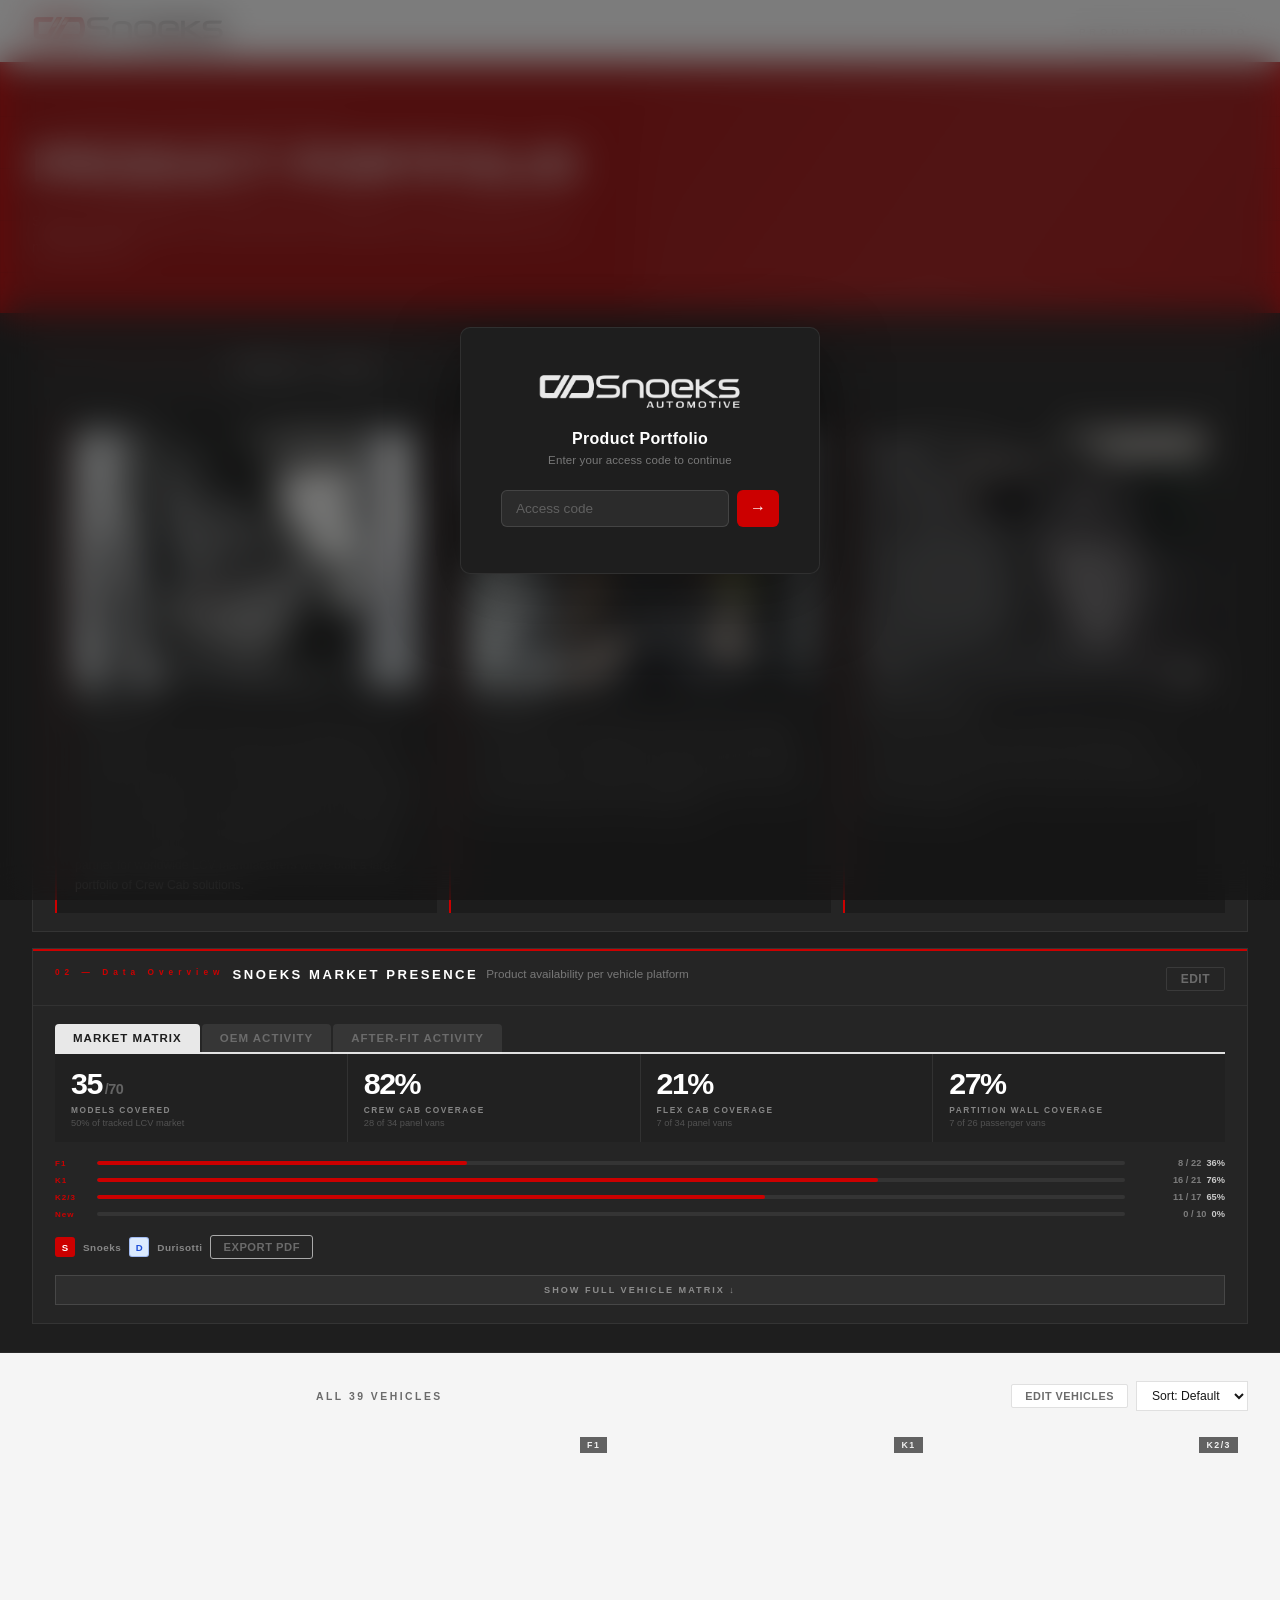
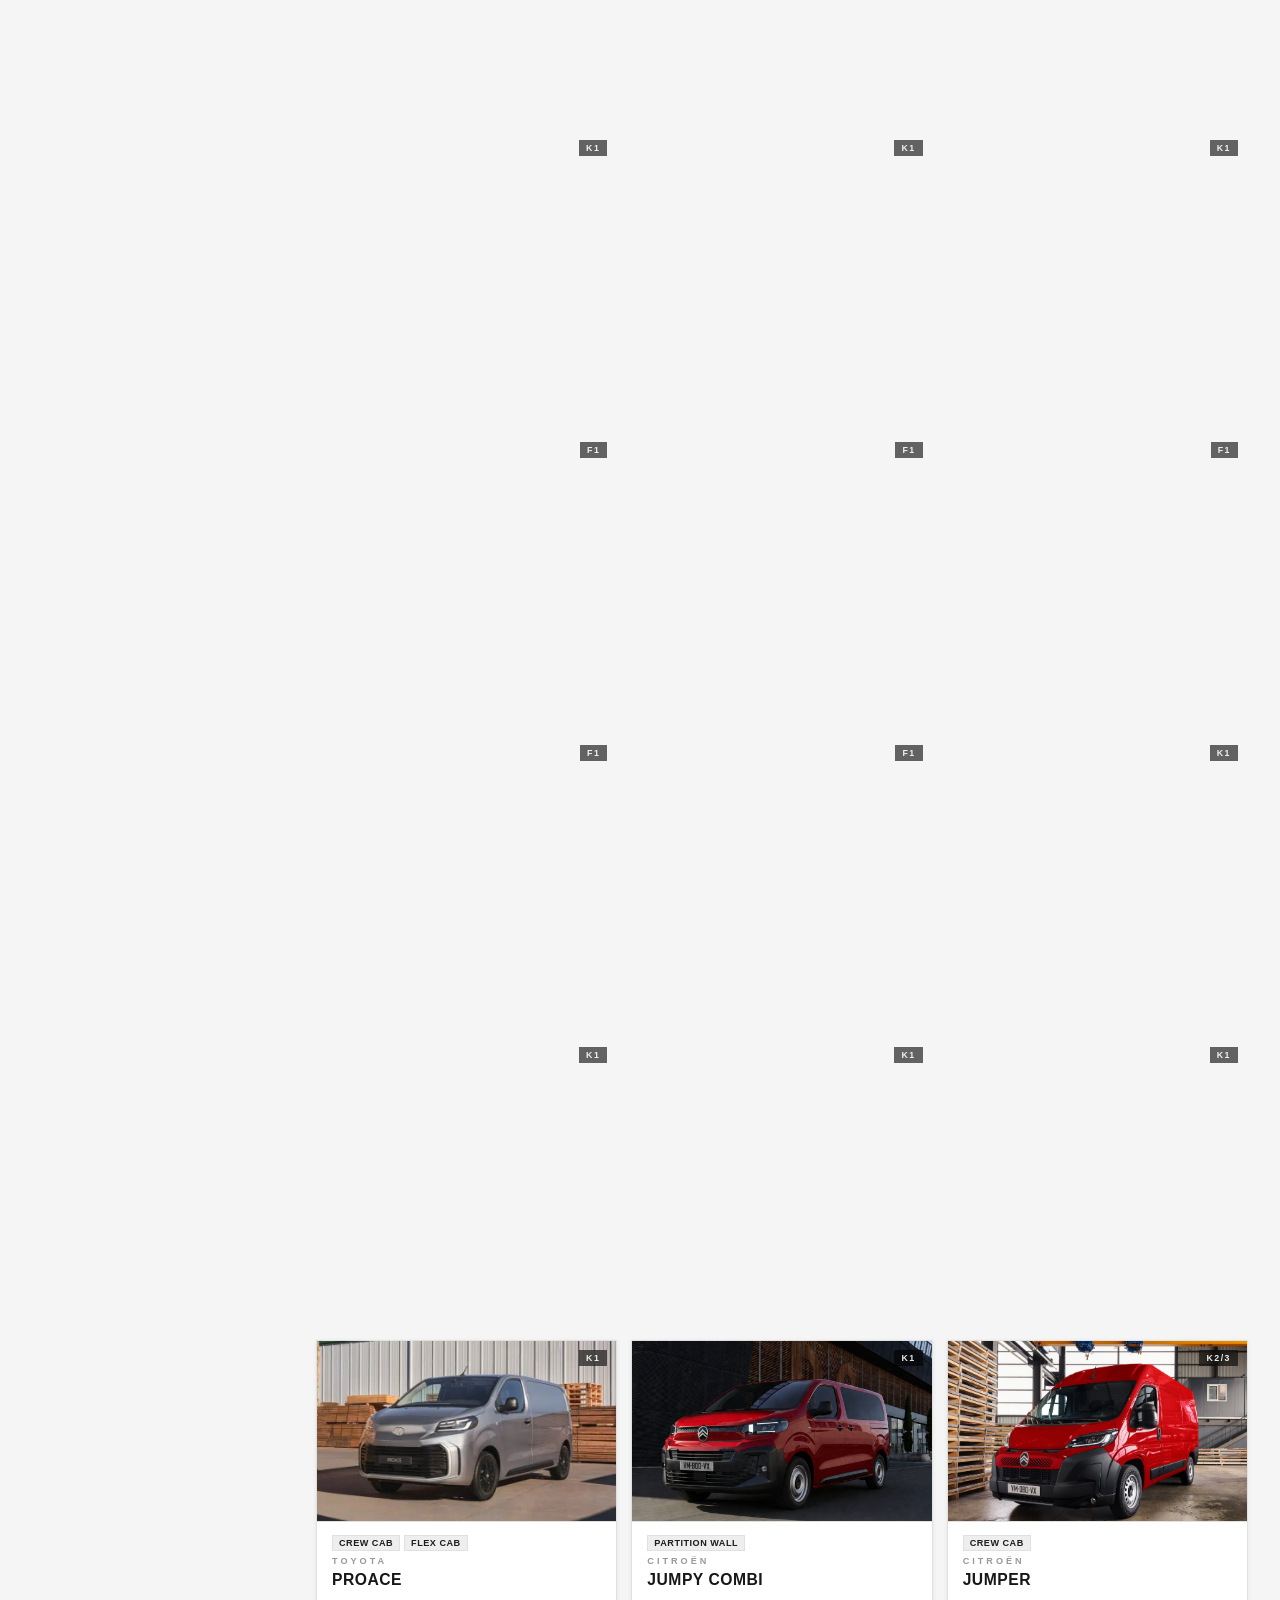
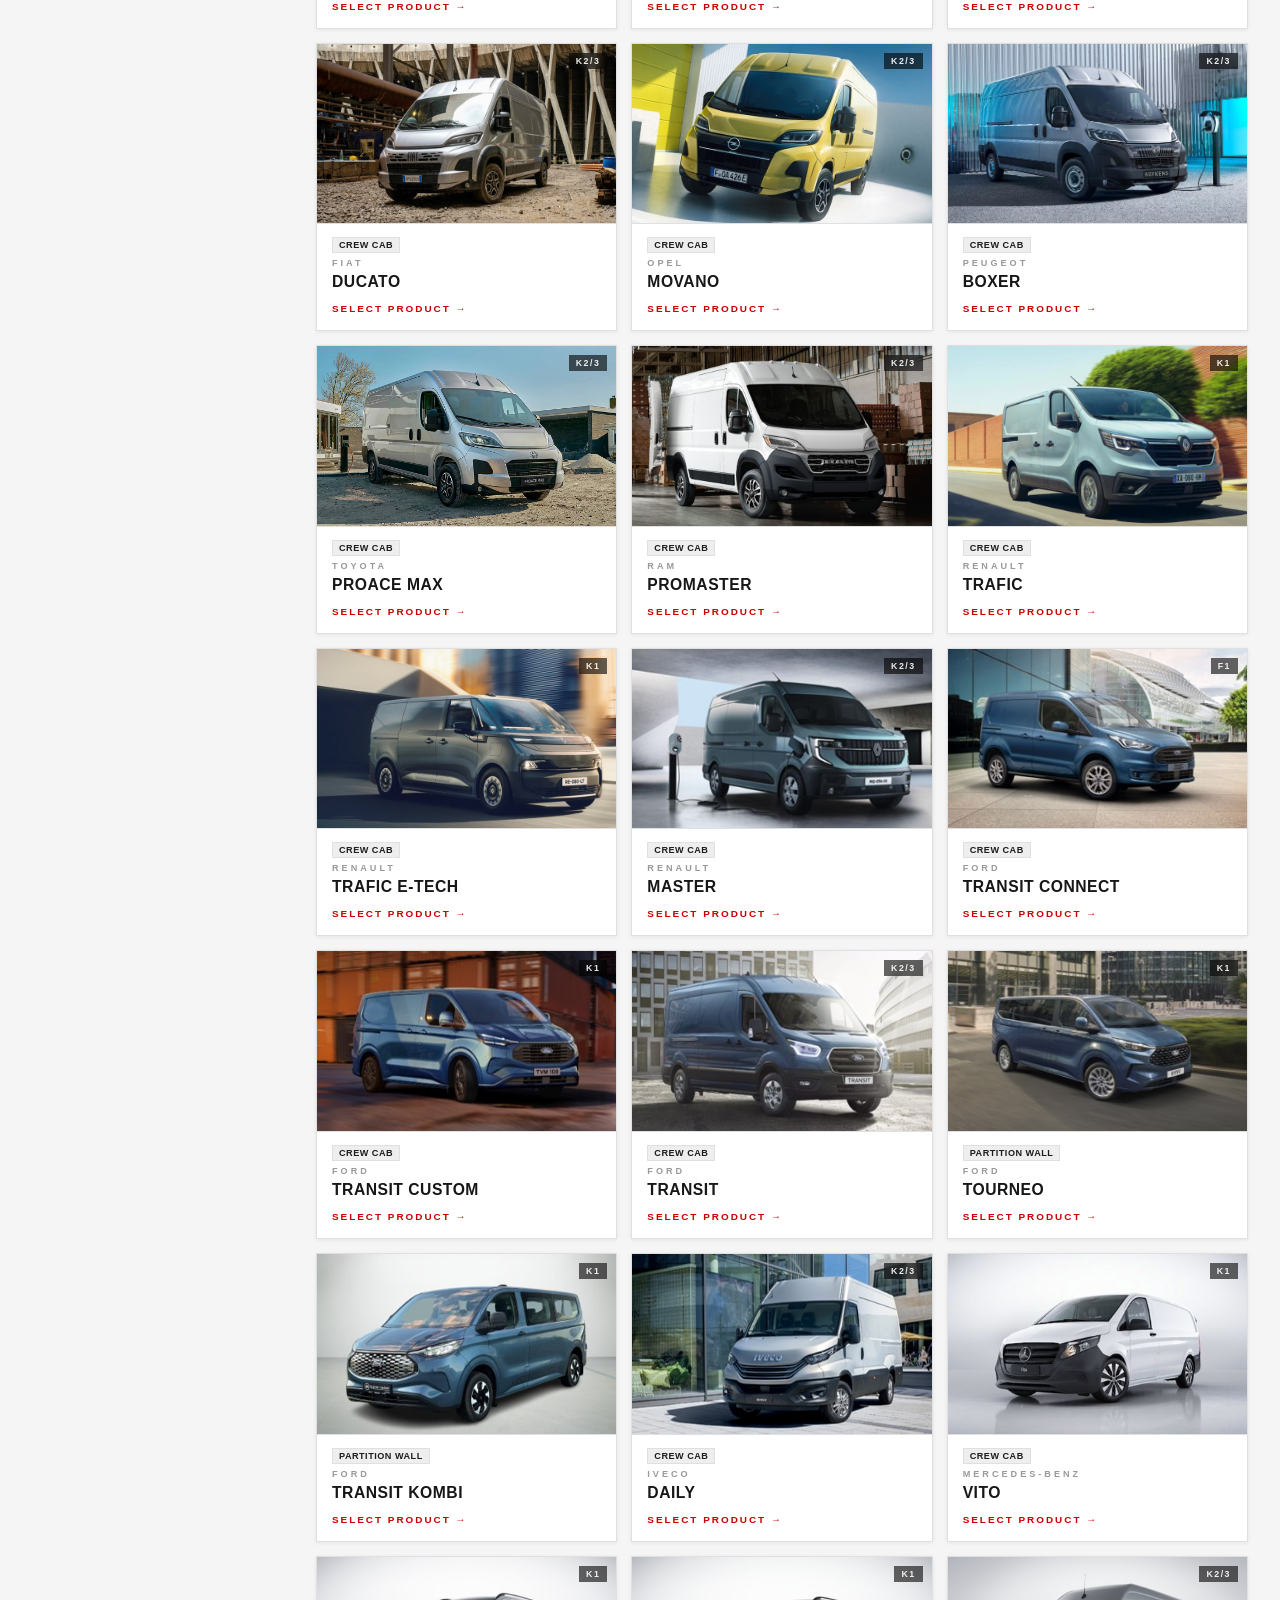
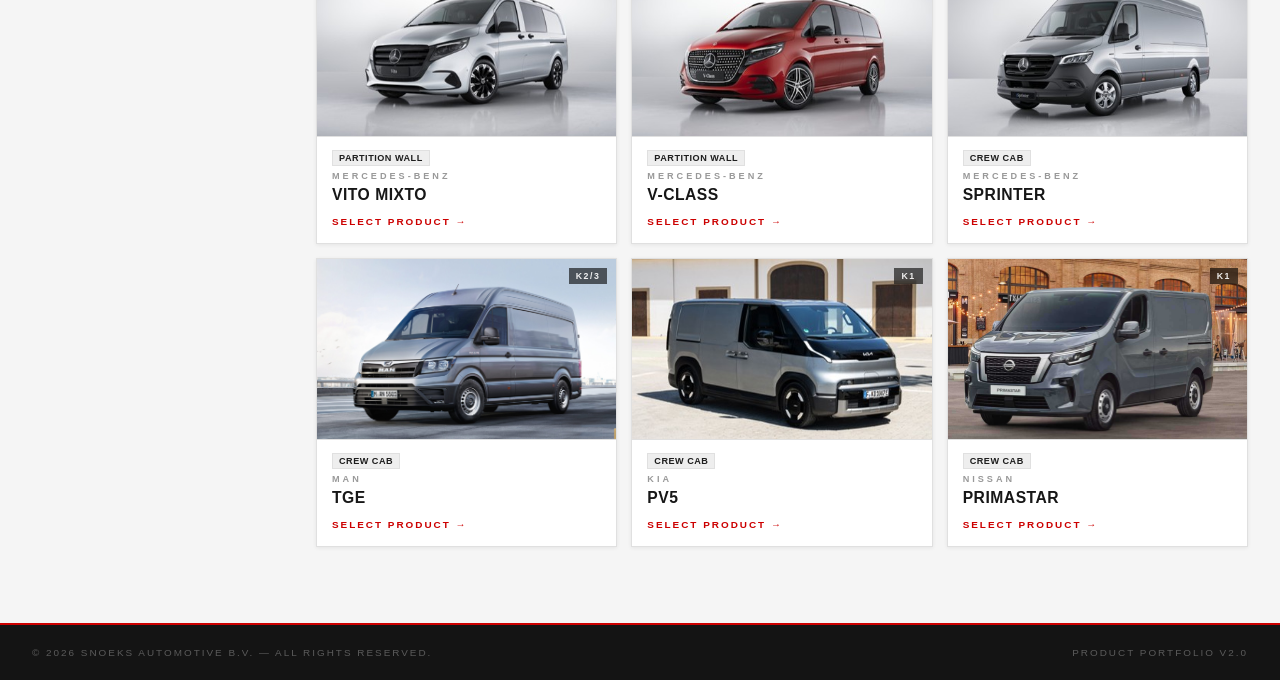
==== index.html @ d0c31b48 "Unlock all product columns for Incoming/Asian Market group Rows in the 'Incoming / Asian Market (202" ====
<!DOCTYPE html>
<html lang="en">
<head>
  <meta charset="UTF-8" />
  <meta name="viewport" content="width=device-width, initial-scale=1.0" />
  <title>Snoeks Automotive – Product Portfolio</title>
  <link rel="stylesheet" href="styles.css" />
</head>
<body>

  <!-- ── Login overlay ─────────────────────────────────────────────── -->
  <div id="login-overlay">
    <div id="login-card">
      <img src="Snoeks brand.png" alt="Snoeks Automotive" id="login-logo" />
      <p id="login-title">Product Portfolio</p>
      <p id="login-subtitle">Enter your access code to continue</p>
      <div id="login-field-wrap">
        <input id="login-pw" type="password" placeholder="Access code" autocomplete="current-password" />
        <button id="login-btn">→</button>
      </div>
      <p id="login-error">Incorrect access code</p>
    </div>
  </div>

  <script>
    (function () {
      function checkPw(v) { return v === atob('QUlAc25vZWtzMjY='); }
      const overlay = document.getElementById('login-overlay');
      if (sessionStorage.getItem('snoeks_auth') === '1') {
        overlay.style.display = 'none';
        return;
      }
      document.body.classList.add('login-active');
      function tryLogin() {
        const val = document.getElementById('login-pw').value;
        if (checkPw(val)) {
          sessionStorage.setItem('snoeks_auth', '1');
          overlay.classList.add('login-overlay--out');
          setTimeout(() => {
            overlay.style.display = 'none';
            document.body.classList.remove('login-active');
          }, 400);
        } else {
          document.getElementById('login-error').style.display = 'block';
          document.getElementById('login-pw').value = '';
          document.getElementById('login-pw').focus();
        }
      }
      document.getElementById('login-btn').addEventListener('click', tryLogin);
      document.getElementById('login-pw').addEventListener('keydown', e => {
        if (e.key === 'Enter') tryLogin();
        document.getElementById('login-error').style.display = 'none';
      });
    })();
  </script>

  <header>
    <div class="header-inner">
      <a href="index.html" class="logo">
        <img src="Snoeks brand.png" alt="Snoeks Automotive" class="logo-img" />
      </a>
      <div class="header-right">
        <span class="header-tag">Product Portfolio</span>
      </div>
    </div>
  </header>

  <section class="hero">
    <div class="hero-inner">
      <p class="hero-eyebrow">Internal Product Overview</p>
      <h1>Product Portfolio</h1>
      <p class="hero-desc">
        Select a vehicle platform to explore product configurations, market presence, and marketing tools.
      </p>
    </div>
  </section>

  <!-- ── Overview Info Squares ─────────────────────────────────────── -->
  <section class="overview-section">
    <div class="overview-inner">

      <!-- Card 1: Product Type Explanations -->
      <div class="overview-card overview-card--wide">
        <div class="overview-card-header">
          <div class="overview-card-eyebrow">01 — Product Guide</div>
          <h3 class="overview-card-title">Product Types</h3>
          <p class="overview-card-sub">Snoeks conversion product range explained</p>
        </div>
        <div class="overview-card-body">
          <div class="product-type-list">
            <div class="product-type-item">
              <div class="pt-img"><img src="Crew Cab.JPG" alt="Crew Cab" loading="lazy" /></div>
              <div class="pt-label">Crew Cab</div>
              <div class="pt-desc">The Crew Cab is a perfect solution for combining the transport of passengers and cargo. Transport safely, efficiently, and comfortably in one drive. The ideal solution for entrepreneurs to move crew and gear on the job and enjoy family outings during free time. We develop in close collaboration with our partners to ensure the product fits seamlessly with the vehicle and meets the needs of the customer and the end-user. As a preferred partner for worldwide LCV manufacturers we've built a large portfolio of Crew Cab solutions.</div>
            </div>
            <div class="product-type-item">
              <div class="pt-img"><img src="FlexCab.webp" alt="Flex Cab" loading="lazy" /></div>
              <div class="pt-label">Flex Cab</div>
              <div class="pt-desc">The FlexCab solution offers the best of both worlds. Offering more flexibility in the usability of the vehicle. The comfortable three-seater bench and partition wall can be folded as a whole in a forward position, creating a substantially larger cargo area that is easy accessible from the sliding door.</div>
            </div>
            <div class="product-type-item">
              <div class="pt-img"><img src="Partition wall.jpg" alt="Partition Wall" loading="lazy" /></div>
              <div class="pt-label">Partition Wall</div>
              <div class="pt-desc">By adding a partition wall in a closed panel van, both the driver and passengers will be protected from shifting cargo. Additionally, our partition walls prevent any unpleasant odors or dust coming from the cargo. It also improves the isolation in the driver's compartment.</div>
            </div>
          </div>
        </div>
      </div>

      <!-- Card 2: Market Presence & Competition -->
      <div class="overview-card overview-card--wide">
        <div class="overview-card-header">
          <div class="overview-card-eyebrow">02 — Data Overview</div>
          <h3 class="overview-card-title">Snoeks Market Presence</h3>
          <p class="overview-card-sub">Product availability per vehicle platform</p>
          <button class="matrix-edit-btn" id="matrix-edit-btn" title="Edit market presence">Edit</button>
        </div>
        <div class="overview-card-body">

          <!-- ── Activity Tabs ── -->
          <div class="mkt-ov-tabs">
            <button class="mkt-ov-tab mkt-ov-tab--active" data-tab="matrix">Market Matrix</button>
            <button class="mkt-ov-tab" data-tab="oem">OEM Activity</button>
            <button class="mkt-ov-tab" data-tab="af">After-fit Activity</button>
          </div>

          <!-- Matrix panel (existing content) -->
          <div class="mkt-ov-panel mkt-ov-panel--active" id="mkt-ov-matrix">

          <div class="market-summary-grid">
            <div class="ms-stat">
              <div class="ms-val-row"><span class="ms-val" id="ms-covered-val">35</span><span class="ms-of" id="ms-covered-of">/70</span></div>
              <div class="ms-label">Models Covered</div>
              <div class="ms-sub" id="ms-covered-pct">50% of tracked LCV market</div>
            </div>
            <div class="ms-stat">
              <div class="ms-val-row"><span class="ms-val" id="ms-cc-val">40%</span></div>
              <div class="ms-label">Crew Cab Coverage</div>
              <div class="ms-sub" id="ms-cc-sub">28 of 70 models</div>
            </div>
            <div class="ms-stat">
              <div class="ms-val-row"><span class="ms-val" id="ms-fc-val">10%</span></div>
              <div class="ms-label">Flex Cab Coverage</div>
              <div class="ms-sub" id="ms-fc-sub">7 of 70 models</div>
            </div>
            <div class="ms-stat">
              <div class="ms-val-row"><span class="ms-val" id="ms-pw-val">16%</span></div>
              <div class="ms-label">Partition Wall Coverage</div>
              <div class="ms-sub" id="ms-pw-sub">11 of 70 models</div>
            </div>
          </div>

          <div class="market-seg-summary">
            <div class="mss-item">
              <span class="mss-seg">F1</span>
              <span class="mss-bar"><span class="mss-fill" id="ms-f1-bar" style="width:36%"></span></span>
              <span class="mss-pct" id="ms-f1-pct">8 / 22 &nbsp;<em>36%</em></span>
            </div>
            <div class="mss-item">
              <span class="mss-seg">K1</span>
              <span class="mss-bar"><span class="mss-fill" id="ms-k1-bar" style="width:71%"></span></span>
              <span class="mss-pct" id="ms-k1-pct">15 / 21 &nbsp;<em>71%</em></span>
            </div>
            <div class="mss-item">
              <span class="mss-seg">K2/3</span>
              <span class="mss-bar"><span class="mss-fill" id="ms-k23-bar" style="width:65%"></span></span>
              <span class="mss-pct" id="ms-k23-pct">11 / 17 &nbsp;<em>65%</em></span>
            </div>
            <div class="mss-item">
              <span class="mss-seg">New</span>
              <span class="mss-bar"><span class="mss-fill" id="ms-new-bar" style="width:10%"></span></span>
              <span class="mss-pct" id="ms-new-pct">1 / 10 &nbsp;<em>10%</em></span>
            </div>
          </div>

          <!-- Legend + toggle -->
          <div class="matrix-legend">
            <span class="matrix-badge matrix-badge--s">S</span><span>Snoeks</span>
            <span class="matrix-badge matrix-badge--d">D</span><span>Durisotti</span>
            <button class="export-pdf-btn" onclick="printPDF('matrix')">Export PDF</button>
          </div>

          <button class="matrix-toggle-btn" id="matrix-toggle">
            Show full vehicle matrix ↓
          </button>

          <!-- Collapsible full table -->
          <div class="matrix-collapsible" id="matrix-collapsible">
          <div class="matrix-scroll">
          <table class="market-matrix">
            <thead>
              <tr>
                <th class="mm-seg">Seg.</th>
                <th class="mm-vehicle">Van Model</th>
                <th class="mm-prod" colspan="2">Crew Cab</th>
                <th class="mm-prod" colspan="2">Flex Cab</th>
                <th class="mm-prod" colspan="2">Partition Wall</th>
              </tr>
              <tr class="mm-subhead">
                <th></th><th></th>
                <th>OEM</th><th>AF</th>
                <th>OEM</th><th>AF</th>
                <th>OEM</th><th>AF</th>
              </tr>
            </thead>
            <tbody>

              <!-- F1 Panel -->
              <tr class="mm-group-label"><td colspan="8"><span class="mm-seg-badge">F1</span> Compact Van — Panel Vans</td></tr>
              <tr data-row="citroen-berlingo-van"><td class="mm-seg-cell">F1</td><td class="mm-vehicle-cell">Citroën Berlingo Van</td><td class="mm-cell" data-col="cc-oem"><span class="matrix-badge matrix-badge--s">S</span></td><td class="mm-cell" data-col="cc-af"></td><td class="mm-cell" data-col="fc-oem"></td><td class="mm-cell" data-col="fc-af"></td><td class="mm-cell" data-col="pw-oem"></td><td class="mm-cell" data-col="pw-af"></td></tr>
              <tr data-row="peugeot-partner"><td class="mm-seg-cell">F1</td><td class="mm-vehicle-cell">Peugeot Partner</td><td class="mm-cell" data-col="cc-oem"><span class="matrix-badge matrix-badge--s">S</span></td><td class="mm-cell" data-col="cc-af"></td><td class="mm-cell" data-col="fc-oem"></td><td class="mm-cell" data-col="fc-af"></td><td class="mm-cell" data-col="pw-oem"></td><td class="mm-cell" data-col="pw-af"></td></tr>
              <tr data-row="opel-combo-cargo"><td class="mm-seg-cell">F1</td><td class="mm-vehicle-cell">Opel Combo Cargo</td><td class="mm-cell" data-col="cc-oem"><span class="matrix-badge matrix-badge--s">S</span></td><td class="mm-cell" data-col="cc-af"></td><td class="mm-cell" data-col="fc-oem"></td><td class="mm-cell" data-col="fc-af"></td><td class="mm-cell" data-col="pw-oem"></td><td class="mm-cell" data-col="pw-af"></td></tr>
              <tr data-row="fiat-doblo-cargo"><td class="mm-seg-cell">F1</td><td class="mm-vehicle-cell">Fiat Doblò Cargo</td><td class="mm-cell" data-col="cc-oem"><span class="matrix-badge matrix-badge--s">S</span></td><td class="mm-cell" data-col="cc-af"></td><td class="mm-cell" data-col="fc-oem"></td><td class="mm-cell" data-col="fc-af"></td><td class="mm-cell" data-col="pw-oem"></td><td class="mm-cell" data-col="pw-af"></td></tr>
              <tr data-row="toyota-proace-city"><td class="mm-seg-cell">F1</td><td class="mm-vehicle-cell">Toyota ProAce City</td><td class="mm-cell" data-col="cc-oem"><span class="matrix-badge matrix-badge--s">S</span></td><td class="mm-cell" data-col="cc-af"></td><td class="mm-cell" data-col="fc-oem"></td><td class="mm-cell" data-col="fc-af"></td><td class="mm-cell" data-col="pw-oem"></td><td class="mm-cell" data-col="pw-af"></td></tr>
              <tr class="mm-row--uncovered" data-row="renault-kangoo-van"><td class="mm-seg-cell">F1</td><td class="mm-vehicle-cell">Renault Kangoo Van</td><td class="mm-cell" data-col="cc-oem"></td><td class="mm-cell" data-col="cc-af"></td><td class="mm-cell" data-col="fc-oem"><span class="matrix-badge matrix-badge--d">D</span></td><td class="mm-cell" data-col="fc-af"></td><td class="mm-cell" data-col="pw-oem"></td><td class="mm-cell" data-col="pw-af"></td></tr>
              <tr class="mm-row--uncovered" data-row="nissan-townstar-van"><td class="mm-seg-cell">F1</td><td class="mm-vehicle-cell">Nissan Townstar Van</td><td class="mm-cell" data-col="cc-oem"></td><td class="mm-cell" data-col="cc-af"></td><td class="mm-cell" data-col="fc-oem"><span class="matrix-badge matrix-badge--d">D</span></td><td class="mm-cell" data-col="fc-af"></td><td class="mm-cell" data-col="pw-oem"></td><td class="mm-cell" data-col="pw-af"></td></tr>
              <tr class="mm-row--uncovered" data-row="mercedes-benz-citan"><td class="mm-seg-cell">F1</td><td class="mm-vehicle-cell">Mercedes-Benz Citan</td><td class="mm-cell" data-col="cc-oem"></td><td class="mm-cell" data-col="cc-af"></td><td class="mm-cell" data-col="fc-oem"><span class="matrix-badge matrix-badge--d">D</span></td><td class="mm-cell" data-col="fc-af"></td><td class="mm-cell" data-col="pw-oem"></td><td class="mm-cell" data-col="pw-af"></td></tr>
              <tr data-row="volkswagen-caddy-cargo"><td class="mm-seg-cell">F1</td><td class="mm-vehicle-cell">Volkswagen Caddy Cargo</td><td class="mm-cell" data-col="cc-oem"></td><td class="mm-cell" data-col="cc-af"><span class="matrix-badge matrix-badge--s">S</span></td><td class="mm-cell" data-col="fc-oem"></td><td class="mm-cell" data-col="fc-af"><span class="matrix-badge matrix-badge--s">S</span></td><td class="mm-cell" data-col="pw-oem"></td><td class="mm-cell" data-col="pw-af"><span class="matrix-badge matrix-badge--s">S</span></td></tr>
              <tr data-row="ford-transit-connect"><td class="mm-seg-cell">F1</td><td class="mm-vehicle-cell">Ford Transit Connect</td><td class="mm-cell" data-col="cc-oem"></td><td class="mm-cell" data-col="cc-af"><span class="matrix-badge matrix-badge--s">S</span></td><td class="mm-cell" data-col="fc-oem"></td><td class="mm-cell" data-col="fc-af"></td><td class="mm-cell" data-col="pw-oem"></td><td class="mm-cell" data-col="pw-af"></td></tr>
              <tr class="mm-row--uncovered" data-row="ford-transit-courier"><td class="mm-seg-cell">F1</td><td class="mm-vehicle-cell">Ford Transit Courier</td><td class="mm-cell" data-col="cc-oem"></td><td class="mm-cell" data-col="cc-af"></td><td class="mm-cell" data-col="fc-oem"></td><td class="mm-cell" data-col="fc-af"></td><td class="mm-cell" data-col="pw-oem"></td><td class="mm-cell" data-col="pw-af"></td></tr>
              <tr class="mm-row--uncovered" data-row="fiat-fiorino"><td class="mm-seg-cell">F1</td><td class="mm-vehicle-cell">Fiat Fiorino</td><td class="mm-cell" data-col="cc-oem"></td><td class="mm-cell" data-col="cc-af"></td><td class="mm-cell" data-col="fc-oem"></td><td class="mm-cell" data-col="fc-af"></td><td class="mm-cell" data-col="pw-oem"></td><td class="mm-cell" data-col="pw-af"></td></tr>

              <!-- F1 Passenger -->
              <tr class="mm-group-label"><td colspan="8"><span class="mm-seg-badge">F1</span> Compact Van — Passenger Vans</td></tr>
              <tr class="mm-row--uncovered" data-row="citroen-berlingo"><td class="mm-seg-cell">F1</td><td class="mm-vehicle-cell">Citroën Berlingo</td><td class="mm-cell" data-col="cc-oem"></td><td class="mm-cell" data-col="cc-af"></td><td class="mm-cell" data-col="fc-oem"></td><td class="mm-cell" data-col="fc-af"></td><td class="mm-cell" data-col="pw-oem"></td><td class="mm-cell" data-col="pw-af"></td></tr>
              <tr class="mm-row--uncovered" data-row="peugeot-rifter"><td class="mm-seg-cell">F1</td><td class="mm-vehicle-cell">Peugeot Rifter</td><td class="mm-cell" data-col="cc-oem"></td><td class="mm-cell" data-col="cc-af"></td><td class="mm-cell" data-col="fc-oem"></td><td class="mm-cell" data-col="fc-af"></td><td class="mm-cell" data-col="pw-oem"></td><td class="mm-cell" data-col="pw-af"></td></tr>
              <tr class="mm-row--uncovered" data-row="opel-combo-life"><td class="mm-seg-cell">F1</td><td class="mm-vehicle-cell">Opel Combo Life</td><td class="mm-cell" data-col="cc-oem"></td><td class="mm-cell" data-col="cc-af"></td><td class="mm-cell" data-col="fc-oem"></td><td class="mm-cell" data-col="fc-af"></td><td class="mm-cell" data-col="pw-oem"></td><td class="mm-cell" data-col="pw-af"></td></tr>
              <tr class="mm-row--uncovered" data-row="fiat-doblo"><td class="mm-seg-cell">F1</td><td class="mm-vehicle-cell">Fiat Doblò</td><td class="mm-cell" data-col="cc-oem"></td><td class="mm-cell" data-col="cc-af"></td><td class="mm-cell" data-col="fc-oem"></td><td class="mm-cell" data-col="fc-af"></td><td class="mm-cell" data-col="pw-oem"></td><td class="mm-cell" data-col="pw-af"></td></tr>
              <tr class="mm-row--uncovered" data-row="toyota-proace-city-verso"><td class="mm-seg-cell">F1</td><td class="mm-vehicle-cell">Toyota ProAce City Verso</td><td class="mm-cell" data-col="cc-oem"></td><td class="mm-cell" data-col="cc-af"></td><td class="mm-cell" data-col="fc-oem"></td><td class="mm-cell" data-col="fc-af"></td><td class="mm-cell" data-col="pw-oem"></td><td class="mm-cell" data-col="pw-af"></td></tr>
              <tr class="mm-row--uncovered" data-row="renault-kangoo"><td class="mm-seg-cell">F1</td><td class="mm-vehicle-cell">Renault Kangoo</td><td class="mm-cell" data-col="cc-oem"></td><td class="mm-cell" data-col="cc-af"></td><td class="mm-cell" data-col="fc-oem"></td><td class="mm-cell" data-col="fc-af"></td><td class="mm-cell" data-col="pw-oem"></td><td class="mm-cell" data-col="pw-af"></td></tr>
              <tr class="mm-row--uncovered" data-row="nissan-townstar-combi"><td class="mm-seg-cell">F1</td><td class="mm-vehicle-cell">Nissan Townstar Combi</td><td class="mm-cell" data-col="cc-oem"></td><td class="mm-cell" data-col="cc-af"></td><td class="mm-cell" data-col="fc-oem"></td><td class="mm-cell" data-col="fc-af"></td><td class="mm-cell" data-col="pw-oem"></td><td class="mm-cell" data-col="pw-af"></td></tr>
              <tr class="mm-row--uncovered" data-row="mercedes-benz-t-class"><td class="mm-seg-cell">F1</td><td class="mm-vehicle-cell">Mercedes-Benz T-Class</td><td class="mm-cell" data-col="cc-oem"></td><td class="mm-cell" data-col="cc-af"></td><td class="mm-cell" data-col="fc-oem"></td><td class="mm-cell" data-col="fc-af"></td><td class="mm-cell" data-col="pw-oem"></td><td class="mm-cell" data-col="pw-af"></td></tr>
              <tr data-row="volkswagen-caddy-life"><td class="mm-seg-cell">F1</td><td class="mm-vehicle-cell">Volkswagen Caddy Life</td><td class="mm-cell" data-col="cc-oem"></td><td class="mm-cell" data-col="cc-af"></td><td class="mm-cell" data-col="fc-oem"></td><td class="mm-cell" data-col="fc-af"></td><td class="mm-cell" data-col="pw-oem"></td><td class="mm-cell" data-col="pw-af"><span class="matrix-badge matrix-badge--s">S</span></td></tr>
              <tr class="mm-row--uncovered" data-row="ford-tourneo-connect"><td class="mm-seg-cell">F1</td><td class="mm-vehicle-cell">Ford Tourneo Connect</td><td class="mm-cell" data-col="cc-oem"></td><td class="mm-cell" data-col="cc-af"></td><td class="mm-cell" data-col="fc-oem"></td><td class="mm-cell" data-col="fc-af"></td><td class="mm-cell" data-col="pw-oem"></td><td class="mm-cell" data-col="pw-af"></td></tr>

              <!-- K1 Panel -->
              <tr class="mm-group-label"><td colspan="8"><span class="mm-seg-badge">K1</span> Medium Van — Panel Vans</td></tr>
              <tr data-row="citroen-jumpy"><td class="mm-seg-cell">K1</td><td class="mm-vehicle-cell">Citroën Jumpy</td><td class="mm-cell" data-col="cc-oem"><span class="matrix-badge matrix-badge--s">S</span></td><td class="mm-cell" data-col="cc-af"><span class="matrix-badge matrix-badge--s">S</span></td><td class="mm-cell" data-col="fc-oem"><span class="matrix-badge matrix-badge--s">S</span></td><td class="mm-cell" data-col="fc-af"><span class="matrix-badge matrix-badge--s">S</span></td><td class="mm-cell" data-col="pw-oem"></td><td class="mm-cell" data-col="pw-af"><span class="matrix-badge matrix-badge--s">S</span></td></tr>
              <tr data-row="peugeot-expert"><td class="mm-seg-cell">K1</td><td class="mm-vehicle-cell">Peugeot Expert</td><td class="mm-cell" data-col="cc-oem"><span class="matrix-badge matrix-badge--s">S</span></td><td class="mm-cell" data-col="cc-af"><span class="matrix-badge matrix-badge--s">S</span></td><td class="mm-cell" data-col="fc-oem"><span class="matrix-badge matrix-badge--s">S</span></td><td class="mm-cell" data-col="fc-af"><span class="matrix-badge matrix-badge--s">S</span></td><td class="mm-cell" data-col="pw-oem"></td><td class="mm-cell" data-col="pw-af"></td></tr>
              <tr data-row="opel-vivaro"><td class="mm-seg-cell">K1</td><td class="mm-vehicle-cell">Opel Vivaro</td><td class="mm-cell" data-col="cc-oem"><span class="matrix-badge matrix-badge--s">S</span></td><td class="mm-cell" data-col="cc-af"><span class="matrix-badge matrix-badge--s">S</span></td><td class="mm-cell" data-col="fc-oem"><span class="matrix-badge matrix-badge--s">S</span></td><td class="mm-cell" data-col="fc-af"><span class="matrix-badge matrix-badge--s">S</span></td><td class="mm-cell" data-col="pw-oem"></td><td class="mm-cell" data-col="pw-af"></td></tr>
              <tr data-row="fiat-scudo"><td class="mm-seg-cell">K1</td><td class="mm-vehicle-cell">Fiat Scudo</td><td class="mm-cell" data-col="cc-oem"><span class="matrix-badge matrix-badge--s">S</span></td><td class="mm-cell" data-col="cc-af"><span class="matrix-badge matrix-badge--s">S</span></td><td class="mm-cell" data-col="fc-oem"><span class="matrix-badge matrix-badge--s">S</span></td><td class="mm-cell" data-col="fc-af"><span class="matrix-badge matrix-badge--s">S</span></td><td class="mm-cell" data-col="pw-oem"></td><td class="mm-cell" data-col="pw-af"></td></tr>
              <tr data-row="toyota-proace"><td class="mm-seg-cell">K1</td><td class="mm-vehicle-cell">Toyota ProAce</td><td class="mm-cell" data-col="cc-oem"><span class="matrix-badge matrix-badge--s">S</span></td><td class="mm-cell" data-col="cc-af"><span class="matrix-badge matrix-badge--s">S</span></td><td class="mm-cell" data-col="fc-oem"><span class="matrix-badge matrix-badge--s">S</span></td><td class="mm-cell" data-col="fc-af"><span class="matrix-badge matrix-badge--s">S</span></td><td class="mm-cell" data-col="pw-oem"></td><td class="mm-cell" data-col="pw-af"></td></tr>
              <tr data-row="ford-transit-custom"><td class="mm-seg-cell">K1</td><td class="mm-vehicle-cell">Ford Transit Custom</td><td class="mm-cell" data-col="cc-oem"></td><td class="mm-cell" data-col="cc-af"><span class="matrix-badge matrix-badge--s">S</span></td><td class="mm-cell" data-col="fc-oem"></td><td class="mm-cell" data-col="fc-af"></td><td class="mm-cell" data-col="pw-oem"></td><td class="mm-cell" data-col="pw-af"><span class="matrix-badge matrix-badge--s">S</span></td></tr>
              <tr data-row="volkswagen-transporter"><td class="mm-seg-cell">K1</td><td class="mm-vehicle-cell">Volkswagen Transporter</td><td class="mm-cell" data-col="cc-oem"></td><td class="mm-cell" data-col="cc-af"><span class="matrix-badge matrix-badge--s">S</span></td><td class="mm-cell" data-col="fc-oem"></td><td class="mm-cell" data-col="fc-af"><span class="matrix-badge matrix-badge--s">S</span></td><td class="mm-cell" data-col="pw-oem"></td><td class="mm-cell" data-col="pw-af"><span class="matrix-badge matrix-badge--s">S</span></td></tr>
              <tr data-row="mercedes-benz-vito"><td class="mm-seg-cell">K1</td><td class="mm-vehicle-cell">Mercedes-Benz Vito</td><td class="mm-cell" data-col="cc-oem"></td><td class="mm-cell" data-col="cc-af"><span class="matrix-badge matrix-badge--s">S</span></td><td class="mm-cell" data-col="fc-oem"></td><td class="mm-cell" data-col="fc-af"></td><td class="mm-cell" data-col="pw-oem"></td><td class="mm-cell" data-col="pw-af"></td></tr>
              <tr data-row="renault-trafic"><td class="mm-seg-cell">K1</td><td class="mm-vehicle-cell">Renault Trafic</td><td class="mm-cell" data-col="cc-oem"><span class="matrix-badge matrix-badge--s">S</span></td><td class="mm-cell" data-col="cc-af"></td><td class="mm-cell" data-col="fc-oem"></td><td class="mm-cell" data-col="fc-af"></td><td class="mm-cell" data-col="pw-oem"></td><td class="mm-cell" data-col="pw-af"></td></tr>
              <tr data-row="nissan-primastar"><td class="mm-seg-cell">K1</td><td class="mm-vehicle-cell">Nissan Primastar</td><td class="mm-cell" data-col="cc-oem"></td><td class="mm-cell" data-col="cc-af"><span class="matrix-badge matrix-badge--s">S</span></td><td class="mm-cell" data-col="fc-oem"></td><td class="mm-cell" data-col="fc-af"></td><td class="mm-cell" data-col="pw-oem"></td><td class="mm-cell" data-col="pw-af"></td></tr>

              <!-- K1 Passenger -->
              <tr class="mm-group-label"><td colspan="8"><span class="mm-seg-badge">K1</span> Medium Van — Passenger Vans</td></tr>
              <tr data-row="citroen-spacetourer"><td class="mm-seg-cell">K1</td><td class="mm-vehicle-cell">Citroën SpaceTourer</td><td class="mm-cell" data-col="cc-oem"></td><td class="mm-cell" data-col="cc-af"></td><td class="mm-cell" data-col="fc-oem"></td><td class="mm-cell" data-col="fc-af"></td><td class="mm-cell" data-col="pw-oem"></td><td class="mm-cell" data-col="pw-af"><span class="matrix-badge matrix-badge--s">S</span></td></tr>
              <tr class="mm-row--uncovered" data-row="peugeot-traveller"><td class="mm-seg-cell">K1</td><td class="mm-vehicle-cell">Peugeot Traveller</td><td class="mm-cell" data-col="cc-oem"></td><td class="mm-cell" data-col="cc-af"></td><td class="mm-cell" data-col="fc-oem"></td><td class="mm-cell" data-col="fc-af"></td><td class="mm-cell" data-col="pw-oem"></td><td class="mm-cell" data-col="pw-af"></td></tr>
              <tr class="mm-row--uncovered" data-row="opel-zafira-life"><td class="mm-seg-cell">K1</td><td class="mm-vehicle-cell">Opel Zafira Life</td><td class="mm-cell" data-col="cc-oem"></td><td class="mm-cell" data-col="cc-af"></td><td class="mm-cell" data-col="fc-oem"></td><td class="mm-cell" data-col="fc-af"></td><td class="mm-cell" data-col="pw-oem"></td><td class="mm-cell" data-col="pw-af"></td></tr>
              <tr class="mm-row--uncovered" data-row="fiat-ulysse"><td class="mm-seg-cell">K1</td><td class="mm-vehicle-cell">Fiat Ulysse</td><td class="mm-cell" data-col="cc-oem"></td><td class="mm-cell" data-col="cc-af"></td><td class="mm-cell" data-col="fc-oem"></td><td class="mm-cell" data-col="fc-af"></td><td class="mm-cell" data-col="pw-oem"></td><td class="mm-cell" data-col="pw-af"></td></tr>
              <tr class="mm-row--uncovered" data-row="toyota-proace-verso"><td class="mm-seg-cell">K1</td><td class="mm-vehicle-cell">Toyota ProAce Verso</td><td class="mm-cell" data-col="cc-oem"></td><td class="mm-cell" data-col="cc-af"></td><td class="mm-cell" data-col="fc-oem"></td><td class="mm-cell" data-col="fc-af"></td><td class="mm-cell" data-col="pw-oem"></td><td class="mm-cell" data-col="pw-af"></td></tr>
              <tr data-row="ford-tourneo-custom"><td class="mm-seg-cell">K1</td><td class="mm-vehicle-cell">Ford Tourneo Custom</td><td class="mm-cell" data-col="cc-oem"></td><td class="mm-cell" data-col="cc-af"></td><td class="mm-cell" data-col="fc-oem"></td><td class="mm-cell" data-col="fc-af"></td><td class="mm-cell" data-col="pw-oem"></td><td class="mm-cell" data-col="pw-af"><span class="matrix-badge matrix-badge--s">S</span></td></tr>
              <tr data-row="volkswagen-caravelle"><td class="mm-seg-cell">K1</td><td class="mm-vehicle-cell">Volkswagen Caravelle</td><td class="mm-cell" data-col="cc-oem"></td><td class="mm-cell" data-col="cc-af"></td><td class="mm-cell" data-col="fc-oem"></td><td class="mm-cell" data-col="fc-af"></td><td class="mm-cell" data-col="pw-oem"></td><td class="mm-cell" data-col="pw-af"><span class="matrix-badge matrix-badge--s">S</span></td></tr>
              <tr data-row="volkswagen-multivan"><td class="mm-seg-cell">K1</td><td class="mm-vehicle-cell">Volkswagen Multivan</td><td class="mm-cell" data-col="cc-oem"></td><td class="mm-cell" data-col="cc-af"></td><td class="mm-cell" data-col="fc-oem"></td><td class="mm-cell" data-col="fc-af"></td><td class="mm-cell" data-col="pw-oem"></td><td class="mm-cell" data-col="pw-af"><span class="matrix-badge matrix-badge--s">S</span></td></tr>
              <tr data-row="mercedes-benz-vito-tourer"><td class="mm-seg-cell">K1</td><td class="mm-vehicle-cell">Mercedes-Benz Vito Tourer</td><td class="mm-cell" data-col="cc-oem"></td><td class="mm-cell" data-col="cc-af"></td><td class="mm-cell" data-col="fc-oem"></td><td class="mm-cell" data-col="fc-af"></td><td class="mm-cell" data-col="pw-oem"></td><td class="mm-cell" data-col="pw-af"><span class="matrix-badge matrix-badge--s">S</span></td></tr>
              <tr data-row="mercedes-benz-v-class"><td class="mm-seg-cell">K1</td><td class="mm-vehicle-cell">Mercedes-Benz V-Class</td><td class="mm-cell" data-col="cc-oem"></td><td class="mm-cell" data-col="cc-af"></td><td class="mm-cell" data-col="fc-oem"></td><td class="mm-cell" data-col="fc-af"></td><td class="mm-cell" data-col="pw-oem"></td><td class="mm-cell" data-col="pw-af"><span class="matrix-badge matrix-badge--s">S</span></td></tr>
              <tr class="mm-row--uncovered" data-row="renault-trafic-passenger"><td class="mm-seg-cell">K1</td><td class="mm-vehicle-cell">Renault Trafic Passenger</td><td class="mm-cell" data-col="cc-oem"></td><td class="mm-cell" data-col="cc-af"></td><td class="mm-cell" data-col="fc-oem"></td><td class="mm-cell" data-col="fc-af"></td><td class="mm-cell" data-col="pw-oem"></td><td class="mm-cell" data-col="pw-af"></td></tr>

              <!-- K2/3 Panel -->
              <tr class="mm-group-label"><td colspan="8"><span class="mm-seg-badge">K2/3</span> Large Van — Panel Vans</td></tr>
              <tr data-row="fiat-ducato"><td class="mm-seg-cell">K2/3</td><td class="mm-vehicle-cell">Fiat Ducato</td><td class="mm-cell" data-col="cc-oem"><span class="matrix-badge matrix-badge--s">S</span><span class="matrix-badge matrix-badge--d">D</span></td><td class="mm-cell" data-col="cc-af"><span class="matrix-badge matrix-badge--s">S</span></td><td class="mm-cell" data-col="fc-oem"></td><td class="mm-cell" data-col="fc-af"></td><td class="mm-cell" data-col="pw-oem"></td><td class="mm-cell" data-col="pw-af"></td></tr>
              <tr data-row="peugeot-boxer"><td class="mm-seg-cell">K2/3</td><td class="mm-vehicle-cell">Peugeot Boxer</td><td class="mm-cell" data-col="cc-oem"><span class="matrix-badge matrix-badge--s">S</span><span class="matrix-badge matrix-badge--d">D</span></td><td class="mm-cell" data-col="cc-af"><span class="matrix-badge matrix-badge--s">S</span></td><td class="mm-cell" data-col="fc-oem"></td><td class="mm-cell" data-col="fc-af"></td><td class="mm-cell" data-col="pw-oem"></td><td class="mm-cell" data-col="pw-af"></td></tr>
              <tr data-row="citroen-jumper"><td class="mm-seg-cell">K2/3</td><td class="mm-vehicle-cell">Citroën Jumper</td><td class="mm-cell" data-col="cc-oem"><span class="matrix-badge matrix-badge--s">S</span><span class="matrix-badge matrix-badge--d">D</span></td><td class="mm-cell" data-col="cc-af"><span class="matrix-badge matrix-badge--s">S</span></td><td class="mm-cell" data-col="fc-oem"></td><td class="mm-cell" data-col="fc-af"></td><td class="mm-cell" data-col="pw-oem"></td><td class="mm-cell" data-col="pw-af"></td></tr>
              <tr data-row="opel-movano"><td class="mm-seg-cell">K2/3</td><td class="mm-vehicle-cell">Opel Movano</td><td class="mm-cell" data-col="cc-oem"><span class="matrix-badge matrix-badge--s">S</span><span class="matrix-badge matrix-badge--d">D</span></td><td class="mm-cell" data-col="cc-af"><span class="matrix-badge matrix-badge--s">S</span></td><td class="mm-cell" data-col="fc-oem"></td><td class="mm-cell" data-col="fc-af"></td><td class="mm-cell" data-col="pw-oem"></td><td class="mm-cell" data-col="pw-af"></td></tr>
              <tr data-row="toyota-proace-max"><td class="mm-seg-cell">K2/3</td><td class="mm-vehicle-cell">Toyota ProAce Max</td><td class="mm-cell" data-col="cc-oem"><span class="matrix-badge matrix-badge--s">S</span><span class="matrix-badge matrix-badge--d">D</span></td><td class="mm-cell" data-col="cc-af"><span class="matrix-badge matrix-badge--s">S</span></td><td class="mm-cell" data-col="fc-oem"></td><td class="mm-cell" data-col="fc-af"></td><td class="mm-cell" data-col="pw-oem"></td><td class="mm-cell" data-col="pw-af"></td></tr>
              <tr data-row="ford-transit"><td class="mm-seg-cell">K2/3</td><td class="mm-vehicle-cell">Ford Transit</td><td class="mm-cell" data-col="cc-oem"></td><td class="mm-cell" data-col="cc-af"><span class="matrix-badge matrix-badge--s">S</span></td><td class="mm-cell" data-col="fc-oem"></td><td class="mm-cell" data-col="fc-af"></td><td class="mm-cell" data-col="pw-oem"></td><td class="mm-cell" data-col="pw-af"></td></tr>
              <tr data-row="mercedes-benz-sprinter"><td class="mm-seg-cell">K2/3</td><td class="mm-vehicle-cell">Mercedes-Benz Sprinter</td><td class="mm-cell" data-col="cc-oem"></td><td class="mm-cell" data-col="cc-af"><span class="matrix-badge matrix-badge--s">S</span></td><td class="mm-cell" data-col="fc-oem"></td><td class="mm-cell" data-col="fc-af"></td><td class="mm-cell" data-col="pw-oem"></td><td class="mm-cell" data-col="pw-af"></td></tr>
              <tr data-row="volkswagen-crafter"><td class="mm-seg-cell">K2/3</td><td class="mm-vehicle-cell">Volkswagen Crafter</td><td class="mm-cell" data-col="cc-oem"></td><td class="mm-cell" data-col="cc-af"><span class="matrix-badge matrix-badge--s">S</span></td><td class="mm-cell" data-col="fc-oem"></td><td class="mm-cell" data-col="fc-af"></td><td class="mm-cell" data-col="pw-oem"></td><td class="mm-cell" data-col="pw-af"></td></tr>
              <tr data-row="man-tge"><td class="mm-seg-cell">K2/3</td><td class="mm-vehicle-cell">MAN TGE</td><td class="mm-cell" data-col="cc-oem"></td><td class="mm-cell" data-col="cc-af"><span class="matrix-badge matrix-badge--s">S</span></td><td class="mm-cell" data-col="fc-oem"></td><td class="mm-cell" data-col="fc-af"></td><td class="mm-cell" data-col="pw-oem"></td><td class="mm-cell" data-col="pw-af"></td></tr>
              <tr data-row="renault-master"><td class="mm-seg-cell">K2/3</td><td class="mm-vehicle-cell">Renault Master</td><td class="mm-cell" data-col="cc-oem"><span class="matrix-badge matrix-badge--d">D</span></td><td class="mm-cell" data-col="cc-af"><span class="matrix-badge matrix-badge--s">S</span></td><td class="mm-cell" data-col="fc-oem"></td><td class="mm-cell" data-col="fc-af"></td><td class="mm-cell" data-col="pw-oem"></td><td class="mm-cell" data-col="pw-af"></td></tr>
              <tr class="mm-row--uncovered" data-row="nissan-interstar"><td class="mm-seg-cell">K2/3</td><td class="mm-vehicle-cell">Nissan Interstar</td><td class="mm-cell" data-col="cc-oem"><span class="matrix-badge matrix-badge--d">D</span></td><td class="mm-cell" data-col="cc-af"></td><td class="mm-cell" data-col="fc-oem"></td><td class="mm-cell" data-col="fc-af"></td><td class="mm-cell" data-col="pw-oem"></td><td class="mm-cell" data-col="pw-af"></td></tr>
              <tr data-row="iveco-daily"><td class="mm-seg-cell">K2/3</td><td class="mm-vehicle-cell">Iveco Daily</td><td class="mm-cell" data-col="cc-oem"><span class="matrix-badge matrix-badge--s">S</span></td><td class="mm-cell" data-col="cc-af"><span class="matrix-badge matrix-badge--s">S</span></td><td class="mm-cell" data-col="fc-oem"></td><td class="mm-cell" data-col="fc-af"></td><td class="mm-cell" data-col="pw-oem"></td><td class="mm-cell" data-col="pw-af"></td></tr>

              <!-- K2/3 Passenger -->
              <tr class="mm-group-label"><td colspan="8"><span class="mm-seg-badge">K2/3</span> Large Van — Passenger Vans</td></tr>
              <tr class="mm-row--uncovered" data-row="ford-transit-minibus"><td class="mm-seg-cell">K2/3</td><td class="mm-vehicle-cell">Ford Transit Minibus</td><td class="mm-cell" data-col="cc-oem"></td><td class="mm-cell" data-col="cc-af"></td><td class="mm-cell" data-col="fc-oem"></td><td class="mm-cell" data-col="fc-af"></td><td class="mm-cell" data-col="pw-oem"></td><td class="mm-cell" data-col="pw-af"></td></tr>
              <tr class="mm-row--uncovered" data-row="mercedes-benz-sprinter-tourer"><td class="mm-seg-cell">K2/3</td><td class="mm-vehicle-cell">Mercedes-Benz Sprinter Tourer</td><td class="mm-cell" data-col="cc-oem"></td><td class="mm-cell" data-col="cc-af"></td><td class="mm-cell" data-col="fc-oem"></td><td class="mm-cell" data-col="fc-af"></td><td class="mm-cell" data-col="pw-oem"></td><td class="mm-cell" data-col="pw-af"></td></tr>
              <tr class="mm-row--uncovered" data-row="volkswagen-crafter-minibus"><td class="mm-seg-cell">K2/3</td><td class="mm-vehicle-cell">Volkswagen Crafter Minibus</td><td class="mm-cell" data-col="cc-oem"></td><td class="mm-cell" data-col="cc-af"></td><td class="mm-cell" data-col="fc-oem"></td><td class="mm-cell" data-col="fc-af"></td><td class="mm-cell" data-col="pw-oem"></td><td class="mm-cell" data-col="pw-af"></td></tr>
              <tr class="mm-row--uncovered" data-row="renault-master-passenger"><td class="mm-seg-cell">K2/3</td><td class="mm-vehicle-cell">Renault Master Passenger</td><td class="mm-cell" data-col="cc-oem"></td><td class="mm-cell" data-col="cc-af"></td><td class="mm-cell" data-col="fc-oem"></td><td class="mm-cell" data-col="fc-af"></td><td class="mm-cell" data-col="pw-oem"></td><td class="mm-cell" data-col="pw-af"></td></tr>
              <tr class="mm-row--uncovered" data-row="iveco-daily-minibus"><td class="mm-seg-cell">K2/3</td><td class="mm-vehicle-cell">Iveco Daily Minibus</td><td class="mm-cell" data-col="cc-oem"></td><td class="mm-cell" data-col="cc-af"></td><td class="mm-cell" data-col="fc-oem"></td><td class="mm-cell" data-col="fc-af"></td><td class="mm-cell" data-col="pw-oem"></td><td class="mm-cell" data-col="pw-af"></td></tr>

              <!-- Incoming / Asian -->
              <tr class="mm-group-label"><td colspan="8"><span class="mm-seg-badge mm-seg-badge--new">NEW</span> Incoming / Asian Market (2025–2028)</td></tr>
              <tr data-row="kia-pv5-cargo"><td class="mm-seg-cell">K1</td><td class="mm-vehicle-cell">Kia PV5 Cargo</td><td class="mm-cell" data-col="cc-oem"></td><td class="mm-cell" data-col="cc-af"><span class="matrix-badge matrix-badge--s">S</span></td><td class="mm-cell" data-col="fc-oem"></td><td class="mm-cell" data-col="fc-af"></td><td class="mm-cell" data-col="pw-oem"></td><td class="mm-cell" data-col="pw-af"></td></tr>
              <tr class="mm-row--uncovered" data-row="kia-pv5-passenger"><td class="mm-seg-cell">K1</td><td class="mm-vehicle-cell">Kia PV5 Passenger</td><td class="mm-cell" data-col="cc-oem"></td><td class="mm-cell" data-col="cc-af"></td><td class="mm-cell" data-col="fc-oem"></td><td class="mm-cell" data-col="fc-af"></td><td class="mm-cell" data-col="pw-oem"></td><td class="mm-cell" data-col="pw-af"></td></tr>
              <tr class="mm-row--uncovered" data-row="farizon-geely-sv-electric-van"><td class="mm-seg-cell">K1</td><td class="mm-vehicle-cell">Farizon (Geely) SV Electric Van</td><td class="mm-cell" data-col="cc-oem"></td><td class="mm-cell" data-col="cc-af"></td><td class="mm-cell" data-col="fc-oem"></td><td class="mm-cell" data-col="fc-af"></td><td class="mm-cell" data-col="pw-oem"></td><td class="mm-cell" data-col="pw-af"></td></tr>
              <tr class="mm-row--uncovered" data-row="farizon-geely-electric-van-range"><td class="mm-seg-cell">—</td><td class="mm-vehicle-cell">Farizon (Geely) Electric Van Range</td><td class="mm-cell" data-col="cc-oem"></td><td class="mm-cell" data-col="cc-af"></td><td class="mm-cell" data-col="fc-oem"></td><td class="mm-cell" data-col="fc-af"></td><td class="mm-cell" data-col="pw-oem"></td><td class="mm-cell" data-col="pw-af"></td></tr>
              <tr class="mm-row--uncovered" data-row="maxus-saic-edeliver-3"><td class="mm-seg-cell">F1</td><td class="mm-vehicle-cell">Maxus (SAIC) eDeliver 3</td><td class="mm-cell" data-col="cc-oem"></td><td class="mm-cell" data-col="cc-af"></td><td class="mm-cell" data-col="fc-oem"></td><td class="mm-cell" data-col="fc-af"></td><td class="mm-cell" data-col="pw-oem"></td><td class="mm-cell" data-col="pw-af"></td></tr>
              <tr class="mm-row--uncovered" data-row="maxus-saic-edeliver-5"><td class="mm-seg-cell">K1</td><td class="mm-vehicle-cell">Maxus (SAIC) eDeliver 5</td><td class="mm-cell" data-col="cc-oem"></td><td class="mm-cell" data-col="cc-af"></td><td class="mm-cell" data-col="fc-oem"></td><td class="mm-cell" data-col="fc-af"></td><td class="mm-cell" data-col="pw-oem"></td><td class="mm-cell" data-col="pw-af"></td></tr>
              <tr class="mm-row--uncovered" data-row="maxus-saic-edeliver-7"><td class="mm-seg-cell">K1</td><td class="mm-vehicle-cell">Maxus (SAIC) eDeliver 7</td><td class="mm-cell" data-col="cc-oem"></td><td class="mm-cell" data-col="cc-af"></td><td class="mm-cell" data-col="fc-oem"></td><td class="mm-cell" data-col="fc-af"></td><td class="mm-cell" data-col="pw-oem"></td><td class="mm-cell" data-col="pw-af"></td></tr>
              <tr class="mm-row--uncovered" data-row="maxus-saic-edeliver-9"><td class="mm-seg-cell">K2/3</td><td class="mm-vehicle-cell">Maxus (SAIC) eDeliver 9</td><td class="mm-cell" data-col="cc-oem"></td><td class="mm-cell" data-col="cc-af"></td><td class="mm-cell" data-col="fc-oem"></td><td class="mm-cell" data-col="fc-af"></td><td class="mm-cell" data-col="pw-oem"></td><td class="mm-cell" data-col="pw-af"></td></tr>
              <tr class="mm-row--uncovered" data-row="maxus-saic-mifa-7"><td class="mm-seg-cell">K1</td><td class="mm-vehicle-cell">Maxus (SAIC) MIFA 7</td><td class="mm-cell" data-col="cc-oem"></td><td class="mm-cell" data-col="cc-af"></td><td class="mm-cell" data-col="fc-oem"></td><td class="mm-cell" data-col="fc-af"></td><td class="mm-cell" data-col="pw-oem"></td><td class="mm-cell" data-col="pw-af"></td></tr>
              <tr class="mm-row--uncovered" data-row="changan-light-commercial-range"><td class="mm-seg-cell">—</td><td class="mm-vehicle-cell">Changan Light Commercial Range</td><td class="mm-cell" data-col="cc-oem"></td><td class="mm-cell" data-col="cc-af"></td><td class="mm-cell" data-col="fc-oem"></td><td class="mm-cell" data-col="fc-af"></td><td class="mm-cell" data-col="pw-oem"></td><td class="mm-cell" data-col="pw-af"></td></tr>

            </tbody>
          </table>
          </div>
          <p class="ov-footnote">* 70 models tracked across EU active market + incoming Asian/EV entrants. Dimmed rows = no current Snoeks product (market opportunity). S = Snoeks. D = Durisotti.</p>
          </div><!-- end matrix-collapsible -->

          </div><!-- end mkt-ov-matrix panel -->

          <!-- OEM Activity panel -->
          <div class="mkt-ov-panel" id="mkt-ov-oem"></div>

          <!-- After-fit Activity panel -->
          <div class="mkt-ov-panel" id="mkt-ov-af"></div>

        </div>
      </div>


    </div>
  </section>

  <main class="catalog-layout">

    <!-- ── Filter Panel ────────────────────────────────── -->
    <aside class="filters-panel">

      <div class="filters-header">
        <h2>Filter</h2>
        <button id="reset-btn">Reset</button>
      </div>

      <!-- 1: Brand -->
      <div class="filter-group">
        <span class="filter-label">
          <span class="filter-number">1</span>Brand
        </span>
        <div class="chip-group" id="brand-chips">
          <button class="chip active" data-value="all">All</button>
          <button class="chip" data-value="Citroën">Citroën</button>
          <button class="chip" data-value="Peugeot">Peugeot</button>
          <button class="chip" data-value="Opel">Opel</button>
          <button class="chip" data-value="Fiat">Fiat</button>
          <button class="chip" data-value="Toyota">Toyota</button>
          <button class="chip" data-value="Volkswagen">Volkswagen</button>
          <button class="chip" data-value="Ford">Ford</button>
          <button class="chip" data-value="Mercedes-Benz">Mercedes-Benz</button>
          <button class="chip" data-value="Renault">Renault</button>
          <button class="chip" data-value="MAN">MAN</button>
          <button class="chip" data-value="RAM">RAM</button>
          <button class="chip" data-value="IVECO">IVECO</button>
          <button class="chip" data-value="KIA">KIA</button>
          <button class="chip" data-value="Nissan">Nissan</button>
        </div>
      </div>

      <!-- 2: Segment -->
      <div class="filter-group">
        <span class="filter-label">
          <span class="filter-number">2</span>Segment
        </span>
        <div class="chip-group" id="segment-chips">
          <button class="chip active" data-value="all">All</button>
          <button class="chip"        data-value="F1">F1</button>
          <button class="chip"        data-value="K1">K1</button>
          <button class="chip"        data-value="K2/3">K2/3</button>
        </div>
        <div class="segment-legend">
          <div class="legend-item"><strong>F1</strong>Compact van</div>
          <div class="legend-item"><strong>K1</strong>Medium van</div>
          <div class="legend-item"><strong>K2/3</strong>Large van</div>
        </div>
      </div>

      <!-- 3: Product Type (optional pre-filter) -->
      <div class="filter-group">
        <span class="filter-label">
          <span class="filter-number">3</span>Product Type
          <span class="filter-optional">optional</span>
        </span>
        <div class="chip-group" id="type-chips">
          <button class="chip active"     data-value="all">All</button>
          <button class="chip chip--type" data-value="Crew Cab">Crew Cab</button>
          <button class="chip chip--type" data-value="Flex Cab">Flex Cab</button>
          <button class="chip chip--type" data-value="Partition Wall">Partition Wall</button>
        </div>
      </div>

    </aside>

    <!-- ── Product Grid ─────────────────────────────────── -->
    <section class="products-section">

      <div class="results-bar">
        <span id="results-count"></span>
        <div class="results-bar-right">
          <button class="mkt-edit-btn" id="vehicle-grid-edit-btn">Edit Vehicles</button>
          <select id="sort-select">
            <option value="default">Sort: Default</option>
            <option value="brand-az">Brand A–Z</option>
            <option value="segment">Segment</option>
          </select>
        </div>
      </div>

      <div id="add-vehicle-form" class="add-vehicle-form" style="display:none">
        <div class="avf-title">Add New Vehicle</div>
        <div class="avf-fields">
          <input class="avf-input" id="avf-brand" placeholder="Brand (e.g. Ford)"/>
          <input class="avf-input" id="avf-van" placeholder="Van model (e.g. Transit Custom)"/>
          <select class="avf-input" id="avf-segment">
            <option value="K1">K1 — Medium Van</option>
            <option value="F1">F1 — Compact Van</option>
            <option value="K2/3">K2/3 — Large Van</option>
          </select>
        </div>
        <div class="avf-fields">
          <div class="avf-check-group">
            <span class="avf-label">Product Types:</span>
            <label><input type="checkbox" class="avf-type-cb" value="Crew Cab" checked/> Crew Cab</label>
            <label><input type="checkbox" class="avf-type-cb" value="Flex Cab"/> Flex Cab</label>
            <label><input type="checkbox" class="avf-type-cb" value="Partition Wall"/> Partition Wall</label>
          </div>
          <div class="avf-check-group">
            <span class="avf-label">Market Segment:</span>
            <label><input type="checkbox" class="avf-fit-cb" value="OEM" checked/> OEM</label>
            <label><input type="checkbox" class="avf-fit-cb" value="After-fit" checked/> After-fit</label>
          </div>
        </div>
        <button class="plant-add-btn" id="avf-add-btn">+ Add Vehicle</button>
      </div>

      <div class="product-grid" id="product-grid"></div>

      <div class="no-results hidden" id="no-results">
        <h3>No Vehicles Found</h3>
        <p>Adjust the filters to see more results.</p>
      </div>

    </section>

  </main>

  <footer>
    <div class="footer-inner">
      <span>&copy; 2026 Snoeks Automotive B.V. — All rights reserved.</span>
      <span>Product Portfolio v2.0</span>
    </div>
  </footer>

  <script src="data.js"></script>
  <script src="app.js"></script>
  <script>
    (function() {
      var btn = document.getElementById('matrix-toggle');
      var panel = document.getElementById('matrix-collapsible');
      btn.addEventListener('click', function() {
        var open = panel.classList.toggle('matrix-collapsible--open');
        btn.textContent = open ? 'Hide vehicle matrix ↑' : 'Show full vehicle matrix ↓';
        btn.classList.toggle('matrix-toggle-btn--open', open);
      });
    })();
  </script>
  <script>
  // ── Editable Market Matrix ──────────────────────────────────────────
  (function(){
    const STORAGE_KEY = 'snoeks_matrix_state';
    const HIDDEN_VEH_KEY = 'snoeks_matrix_hidden';

    function getHiddenVehicles() {
      try { return new Set(JSON.parse(localStorage.getItem(HIDDEN_VEH_KEY)) || []); } catch(e) { return new Set(); }
    }
    function addHiddenVehicle(bv) {
      const s = getHiddenVehicles(); s.add(bv);
      localStorage.setItem(HIDDEN_VEH_KEY, JSON.stringify([...s]));
    }

    // Clean up all data for a deleted vehicle row
    function cascadeDeleteVehicle(vehicleName) {
      const name    = vehicleName.trim();
      const nameLow = name.toLowerCase();

      // 1. Directly remove all matching custom products (most reliable — no key guessing needed)
      let customProds = [];
      try { customProds = JSON.parse(localStorage.getItem('snoeks_custom_products')) || []; } catch(e) {}
      const matchedBVs = new Set();
      const remaining = customProds.filter(p => {
        const full = `${p.brand} ${p.van}`.trim().toLowerCase();
        if (nameLow === full) { matchedBVs.add(`${p.brand}|${p.van}`); return false; }
        return true;
      });
      if (remaining.length !== customProds.length) {
        localStorage.setItem('snoeks_custom_products', JSON.stringify(remaining));
      }

      // Also check catalogue products for the hidden-set key
      const catalogProds = typeof products !== 'undefined' ? [...products] : [];
      catalogProds.forEach(pr => {
        const full = `${pr.brand} ${pr.van}`.trim().toLowerCase();
        if (nameLow === full) matchedBVs.add(`${pr.brand}|${pr.van}`);
      });

      // Fallback for matrix-only rows that have no product entry
      if (matchedBVs.size === 0) {
        const parts = name.split(' ');
        matchedBVs.add(parts.length >= 2
          ? `${parts[0]}|${parts.slice(1).join(' ')}`
          : `${name}|`);
      }

      // 2. Add to matrix hidden set and wipe related localStorage keys
      const matHidden = getHiddenVehicles();
      const TYPES    = ['Crew Cab','Flex Cab','Partition Wall'];
      const FITMENTS = ['OEM','After-fit'];
      matchedBVs.forEach(brandVan => {
        matHidden.add(brandVan);
        TYPES.forEach(t => FITMENTS.forEach(f => {
          const k = `${brandVan}|${t}|${f}`;
          ['snoeks_plants_','snoeks_mkt_','snoeks_intro_','snoeks_img_prod_'].forEach(pfx =>
            localStorage.removeItem(pfx + k));
        }));
        const vanPart = brandVan.split('|')[1] || '';
        localStorage.removeItem(`snoeks_vmeta_${brandVan}`);
        if (vanPart) localStorage.removeItem(`snoeks_img_van_${vanPart}`);
        localStorage.removeItem(`snoeks_sel_hidden_${brandVan}`);
        try {
          const plants = JSON.parse(localStorage.getItem('snoeks_oem_plants')) || [];
          plants.forEach(pl => {
            pl.products = (pl.products || []).filter(k => !k.startsWith(brandVan + '|'));
          });
          localStorage.setItem('snoeks_oem_plants', JSON.stringify(plants));
        } catch(e) {}
      });
      localStorage.setItem(HIDDEN_VEH_KEY, JSON.stringify([...matHidden]));

      // 3. Rebuild visible activity panels
      const oemPanel = document.getElementById('mkt-ov-oem');
      if (oemPanel && oemPanel.classList.contains('mkt-ov-panel--active')) buildOEMPanel(oemPanel);
      const afPanel = document.getElementById('mkt-ov-af');
      if (afPanel && afPanel.classList.contains('mkt-ov-panel--active')) buildAFPanel(afPanel);
    }

    const OPTS = [
      { value: '',                   label: '—' },
      { value: 'Snoeks',             label: 'Snoeks' },
      { value: 'Durisotti',          label: 'Durisotti' },
      { value: 'Snoeks & Durisotti', label: 'Snoeks & Durisotti' },
      { value: 'Other',              label: 'Other' },
      { value: 'New',                label: 'New' },
      { value: 'Investigate',        label: 'Investigate' },
    ];

    const COLS = ['cc-oem','cc-af','fc-oem','fc-af','pw-oem','pw-af'];

    function makeBadgeHTML(val) {
      if (!val) return '';
      if (val === 'Snoeks & Durisotti' || val === 'SD')
        return '<span class="mm-badge-tag mm-badge-tag--s">Snoeks</span><span class="mm-badge-tag mm-badge-tag--d">Durisotti</span>';
      if (val === 'Snoeks'      || val === 'S') return '<span class="mm-badge-tag mm-badge-tag--s">Snoeks</span>';
      if (val === 'Durisotti'   || val === 'D') return '<span class="mm-badge-tag mm-badge-tag--d">Durisotti</span>';
      if (val === 'New')         return '<span class="mm-badge-tag mm-badge-tag--new">New</span>';
      if (val === 'Other')       return '<span class="mm-badge-tag mm-badge-tag--other">Other</span>';
      if (val === 'Investigate') return '<span class="mm-badge-tag mm-badge-tag--investigate">Investigate</span>';
      return '';
    }

    function normalizeVal(v) {
      if (v === 'S')  return 'Snoeks';
      if (v === 'D')  return 'Durisotti';
      if (v === 'SD') return 'Snoeks & Durisotti';
      return v || '';
    }

    function buildInitialState() {
      const state = {};
      document.querySelectorAll('#matrix-collapsible tbody tr[data-row]').forEach(tr => {
        const row = tr.dataset.row;
        state[row] = {};
        tr.querySelectorAll('td[data-col]').forEach(td => {
          const col = td.dataset.col;
          const hasS = !!td.querySelector('.matrix-badge--s');
          const hasD = !!td.querySelector('.matrix-badge--d');
          state[row][col] = hasS && hasD ? 'Snoeks & Durisotti' : hasS ? 'Snoeks' : hasD ? 'Durisotti' : '';
        });
      });
      return state;
    }

    function maybesMigrate(s) {
      const n = {};
      Object.keys(s).forEach(row => {
        n[row] = {};
        Object.keys(s[row]).forEach(col => {
          const v = s[row][col];
          if (Array.isArray(v)) {
            const hasS = v.includes('S'), hasD = v.includes('D');
            n[row][col] = hasS && hasD ? 'Snoeks & Durisotti' : hasS ? 'Snoeks' : hasD ? 'Durisotti' : '';
          } else {
            n[row][col] = normalizeVal(v);
          }
        });
      });
      return n;
    }

    function buildCell(td, row, col, val, state) {
      td.innerHTML = '';
      const disp = document.createElement('span');
      disp.className = 'mm-badge-display';
      disp.innerHTML = makeBadgeHTML(val);
      td.appendChild(disp);

      const sel = document.createElement('select');
      sel.className = 'mm-select';
      sel.disabled = true;
      sel.style.display = 'none';
      OPTS.forEach(opt => {
        const o = document.createElement('option');
        o.value = opt.value;
        o.textContent = opt.label;
        if (opt.value === val) o.selected = true;
        sel.appendChild(o);
      });
      sel.addEventListener('change', function() {
        const newVal = this.value;
        if (!state[row]) state[row] = {};
        state[row][col] = newVal;
        disp.innerHTML = makeBadgeHTML(newVal);
        const hasAny = COLS.some(c => state[row][c]);
        td.closest('tr').classList.toggle('mm-row--uncovered', !hasAny);
        localStorage.setItem(STORAGE_KEY, JSON.stringify(state));
        updateInsights(state);
      });
      td.appendChild(sel);
    }

    // Locked cols by van type
    const LOCKED = { passenger: ['cc-oem','cc-af','fc-oem','fc-af'], panel: ['pw-oem','pw-af'] };

    function buildSelects(state) {
      // Add delete column to thead if missing
      const thead = document.querySelector('.market-matrix thead');
      if (thead && !thead.querySelector('.mm-del-th')) {
        thead.querySelectorAll('tr').forEach(tr => {
          const th = document.createElement('th');
          th.className = 'mm-del-th';
          tr.appendChild(th);
        });
        document.querySelectorAll('#matrix-collapsible tbody tr.mm-group-label td[colspan]').forEach(td => {
          td.colSpan = parseInt(td.colSpan) + 1;
        });
      }

      let isPassengerGroup = false;
      let isNewGroup = false;
      const tbody = document.querySelector('.market-matrix tbody');
      if (!tbody) return;

      tbody.querySelectorAll('tr').forEach(tr => {
        if (tr.classList.contains('mm-group-label')) {
          isNewGroup       = !!tr.querySelector('.mm-seg-badge--new');
          isPassengerGroup = !isNewGroup && /passenger/i.test(tr.textContent);
          return;
        }
        const row = tr.dataset.row;
        if (!row) return;

        // Determine van type: stored value > group context
        // 'mixed' = Incoming/Asian group — all three product columns open
        const storedType = state.__types && state.__types[row];
        const vanType = storedType || (isNewGroup ? 'mixed' : isPassengerGroup ? 'passenger' : 'panel');
        tr.dataset.vanType = vanType;
        if (!storedType) { if (!state.__types) state.__types = {}; state.__types[row] = vanType; }

        const lockedCols = LOCKED[vanType] || []; // LOCKED['mixed'] === undefined → []

        tr.querySelectorAll('td[data-col]').forEach(td => {
          const col = td.dataset.col;
          if (lockedCols.includes(col)) {
            td.innerHTML = '';
            td.classList.add('mm-cell--locked');
          } else {
            td.classList.remove('mm-cell--locked');
            const val = normalizeVal((state[row] && state[row][col]) || '');
            buildCell(td, row, col, val, state);
          }
        });

        if (!tr.querySelector('.mm-del-cell')) {
          const delTd = document.createElement('td');
          delTd.className = 'mm-del-cell';
          const delBtn = document.createElement('button');
          delBtn.className = 'mm-del-btn';
          delBtn.title = 'Remove row';
          delBtn.textContent = '×';
          delBtn.style.display = 'none';
          delBtn.addEventListener('click', () => {
            const nameEl = tr.querySelector('.mm-vehicle-cell');
            if (nameEl) cascadeDeleteVehicle(nameEl.textContent.trim());
            delete state[row];
            if (state.__types) delete state.__types[row];
            tr.remove();
            localStorage.setItem(STORAGE_KEY, JSON.stringify(state));
            updateInsights(state);
          });
          delTd.appendChild(delBtn);
          tr.appendChild(delTd);
        }
      });

      // Inject a bottom-of-group "+ Add vehicle" row for each group (once)
      if (!tbody.querySelector('.mm-group-add-row')) {
        tbody.querySelectorAll('tr.mm-group-label').forEach(labelTr => {
          const badgeEl = labelTr.querySelector('.mm-seg-badge');
          const seg = badgeEl
            ? (badgeEl.classList.contains('mm-seg-badge--new') ? 'New' : badgeEl.textContent.trim())
            : 'F1';
          const isNew   = !!badgeEl && badgeEl.classList.contains('mm-seg-badge--new');
          const vanType = isNew ? 'mixed' : /passenger/i.test(labelTr.textContent) ? 'passenger' : 'panel';

          // Find the next group-label sibling (or null = end of tbody)
          let nextLabel = null;
          let sib = labelTr.nextElementSibling;
          while (sib) {
            if (sib.classList.contains('mm-group-label')) { nextLabel = sib; break; }
            sib = sib.nextElementSibling;
          }

          const addTr = document.createElement('tr');
          addTr.className = 'mm-group-add-row';
          addTr.style.display = 'none';
          const colCount = parseInt(labelTr.querySelector('td').colSpan) || 9;
          const addTd = document.createElement('td');
          addTd.colSpan = colCount;
          const addBtn = document.createElement('button');
          addBtn.className = 'mm-group-add-btn';
          addBtn.textContent = '+ Add vehicle';
          addBtn.addEventListener('click', () => addVehicleRow(state, seg, vanType, addTr));
          addTd.appendChild(addBtn);
          addTr.appendChild(addTd);

          if (nextLabel) {
            tbody.insertBefore(addTr, nextLabel);
          } else {
            tbody.appendChild(addTr);
          }
        });
      }
    }

    function addVehicleRow(state, seg, vanType, insertBeforeRow) {
      const name = prompt('Vehicle name:');
      if (!name || !name.trim()) return;

      const rowKey = name.trim().toLowerCase().replace(/[^a-z0-9]+/g,'-').replace(/(^-|-$)/g,'');
      if (state[rowKey]) { alert('A row with this name already exists.'); return; }

      state[rowKey] = {};
      COLS.forEach(c => { state[rowKey][c] = ''; });
      if (!state.__types) state.__types = {};
      state.__types[rowKey] = vanType;
      localStorage.setItem(STORAGE_KEY, JSON.stringify(state));

      const tbody = document.querySelector('.market-matrix tbody');
      const tr = document.createElement('tr');
      tr.dataset.row = rowKey;
      tr.dataset.vanType = vanType;
      tr.classList.add('mm-row--uncovered');

      const segTd = document.createElement('td');
      segTd.className = 'mm-seg-cell';
      segTd.textContent = seg;
      tr.appendChild(segTd);

      const nameTd = document.createElement('td');
      nameTd.className = 'mm-vehicle-cell';
      nameTd.textContent = name.trim();
      tr.appendChild(nameTd);

      const lockedCols = LOCKED[vanType] || [];
      COLS.forEach(col => {
        const td = document.createElement('td');
        td.className = 'mm-cell';
        td.dataset.col = col;
        if (lockedCols.includes(col)) {
          td.classList.add('mm-cell--locked');
        } else {
          buildCell(td, rowKey, col, '', state);
          td.querySelector('.mm-badge-display').style.display = 'none';
          const sel = td.querySelector('.mm-select');
          sel.style.display = 'inline-block';
          sel.disabled = false;
        }
        tr.appendChild(td);
      });

      const delTd = document.createElement('td');
      delTd.className = 'mm-del-cell';
      const delBtn = document.createElement('button');
      delBtn.className = 'mm-del-btn';
      delBtn.title = 'Remove row';
      delBtn.textContent = '×';
      delBtn.style.display = 'inline-block';
      delBtn.addEventListener('click', () => {
        const nameEl = tr.querySelector('.mm-vehicle-cell');
        if (nameEl) cascadeDeleteVehicle(nameEl.textContent.trim());
        delete state[rowKey];
        if (state.__types) delete state.__types[rowKey];
        tr.remove();
        localStorage.setItem(STORAGE_KEY, JSON.stringify(state));
        updateInsights(state);
      });
      delTd.appendChild(delBtn);
      tr.appendChild(delTd);

      if (insertBeforeRow) {
        tbody.insertBefore(tr, insertBeforeRow);
      } else {
        tbody.appendChild(tr);
      }
      updateInsights(state);
    }

    function updateInsights(state) {
      const tbody = document.querySelector('.market-matrix tbody');
      if (!tbody) return;
      const totals  = { F1: 0, K1: 0, 'K2/3': 0, New: 0 };
      const ccTotal = { F1: 0, K1: 0, 'K2/3': 0, New: 0 }; // panel vans only
      const pwTotal = { F1: 0, K1: 0, 'K2/3': 0, New: 0 }; // passenger vans only
      const covered = { all: 0, cc: 0, fc: 0, pw: 0, F1: 0, K1: 0, 'K2/3': 0, New: 0 };
      let inNew = false;
      tbody.querySelectorAll('tr').forEach(tr => {
        if (tr.classList.contains('mm-group-label')) {
          if (tr.querySelector('.mm-seg-badge--new')) inNew = true;
          return;
        }
        const row = tr.dataset.row;
        if (!row) return;
        const segCell = tr.querySelector('.mm-seg-cell');
        const seg = inNew ? 'New' : (segCell ? segCell.textContent.trim() : null);
        if (!seg || !(seg in totals)) return;
        totals[seg]++;
        const vanType = tr.dataset.vanType || 'panel';
        const rs = state[row] || {};
        const sn = v => v === 'Snoeks' || v === 'Snoeks & Durisotti';
        // CC/FC only applies to panel vans; PW only applies to passenger vans
        const hasCc = vanType === 'panel' && (sn(rs['cc-oem']) || sn(rs['cc-af']));
        const hasFc = vanType === 'panel' && (sn(rs['fc-oem']) || sn(rs['fc-af']));
        const hasPw = vanType === 'passenger' && (sn(rs['pw-oem']) || sn(rs['pw-af']));
        if (vanType === 'panel') ccTotal[seg]++;
        if (vanType === 'passenger') pwTotal[seg]++;
        if (hasCc || hasFc || hasPw) { covered.all++; covered[seg]++; }
        if (hasCc) covered.cc++;
        if (hasFc) covered.fc++;
        if (hasPw) covered.pw++;
      });
      const total   = totals.F1 + totals.K1 + totals['K2/3'] + totals.New;
      const totalCC = ccTotal.F1 + ccTotal.K1 + ccTotal['K2/3'] + ccTotal.New;
      const totalPW = pwTotal.F1 + pwTotal.K1 + pwTotal['K2/3'] + pwTotal.New;
      const pct = (n, t) => t ? Math.round(n / t * 100) : 0;
      const el = id => document.getElementById(id);
      if (el('ms-covered-val')) el('ms-covered-val').textContent = covered.all;
      if (el('ms-covered-of'))  el('ms-covered-of').textContent  = '/' + total;
      if (el('ms-covered-pct')) el('ms-covered-pct').textContent = pct(covered.all, total) + '% of tracked LCV market';
      if (el('ms-cc-val')) el('ms-cc-val').textContent = pct(covered.cc, totalCC) + '%';
      if (el('ms-cc-sub')) el('ms-cc-sub').textContent = covered.cc + ' of ' + totalCC + ' panel vans';
      if (el('ms-fc-val')) el('ms-fc-val').textContent = pct(covered.fc, totalCC) + '%';
      if (el('ms-fc-sub')) el('ms-fc-sub').textContent = covered.fc + ' of ' + totalCC + ' panel vans';
      if (el('ms-pw-val')) el('ms-pw-val').textContent = pct(covered.pw, totalPW) + '%';
      if (el('ms-pw-sub')) el('ms-pw-sub').textContent = covered.pw + ' of ' + totalPW + ' passenger vans';
      [['F1','f1'],['K1','k1'],['K2/3','k23'],['New','new']].forEach(([seg, id]) => {
        const t = totals[seg], c = covered[seg], p = pct(c, t);
        const b = el('ms-' + id + '-bar'), pe = el('ms-' + id + '-pct');
        if (b)  b.style.width = p + '%';
        if (pe) pe.innerHTML  = c + ' / ' + t + ' &nbsp;<em>' + p + '%</em>';
      });
    }

    // Load or init state
    let matrixState;
    try { matrixState = JSON.parse(localStorage.getItem(STORAGE_KEY)) || null; } catch(e){}
    if (!matrixState) {
      matrixState = buildInitialState();
      localStorage.setItem(STORAGE_KEY, JSON.stringify(matrixState));
    } else {
      matrixState = maybesMigrate(matrixState);
    }

    // Startup cleanup: remove any vehicle whose name contains the word "test"
    (function purgeTestVehicles() {
      try {
        const isTest = name => /\btest\b/i.test(name);
        // Custom products
        const cp = JSON.parse(localStorage.getItem('snoeks_custom_products')) || [];
        const testBVs = new Set(
          cp.filter(p => isTest(`${p.brand} ${p.van}`)).map(p => `${p.brand}|${p.van}`)
        );
        if (testBVs.size > 0) {
          localStorage.setItem('snoeks_custom_products', JSON.stringify(
            cp.filter(p => !testBVs.has(`${p.brand}|${p.van}`))
          ));
          const mh = new Set(JSON.parse(localStorage.getItem('snoeks_matrix_hidden') || '[]'));
          testBVs.forEach(bv => {
            mh.add(bv);
            ['Crew Cab','Flex Cab','Partition Wall'].forEach(t => ['OEM','After-fit'].forEach(f => {
              const k = `${bv}|${t}|${f}`;
              ['snoeks_plants_','snoeks_mkt_','snoeks_intro_','snoeks_img_prod_'].forEach(pfx =>
                localStorage.removeItem(pfx + k));
            }));
          });
          localStorage.setItem('snoeks_matrix_hidden', JSON.stringify([...mh]));
        }
        // Matrix state rows
        let changed = false;
        Object.keys(matrixState).forEach(k => {
          if (k !== '__types' && isTest(k.replace(/-/g, ' '))) {
            delete matrixState[k];
            if (matrixState.__types) delete matrixState.__types[k];
            changed = true;
          }
        });
        if (changed) localStorage.setItem(STORAGE_KEY, JSON.stringify(matrixState));
      } catch(e) {}
    })();

    buildSelects(matrixState);
    updateInsights(matrixState);

    let editMode = false;
    let unlocked = false;
    let activePopover = null;

    function closePopover() {
      if (activePopover) { activePopover.remove(); activePopover = null; }
    }

    function activateEditMode(btn) {
      editMode = true;
      btn.textContent = 'Done';
      btn.classList.add('matrix-edit-btn--active');
      document.body.classList.add('matrix-edit-active');
      document.querySelectorAll('.mm-badge-display').forEach(s => s.style.display = 'none');
      document.querySelectorAll('.mm-select').forEach(sel => { sel.style.display = 'inline-block'; sel.disabled = false; });
      document.querySelectorAll('.mm-del-btn').forEach(b => b.style.display = 'inline-block');
      document.querySelectorAll('.mm-group-add-row').forEach(r => r.style.display = '');
    }

    function deactivateEditMode(btn) {
      editMode = false;
      btn.textContent = 'Edit';
      btn.classList.remove('matrix-edit-btn--active');
      document.body.classList.remove('matrix-edit-active');
      document.querySelectorAll('.mm-select').forEach(sel => { sel.style.display = 'none'; sel.disabled = true; });
      document.querySelectorAll('.mm-badge-display').forEach(s => s.style.display = 'inline-flex');
      document.querySelectorAll('.mm-del-btn').forEach(b => b.style.display = 'none');
      document.querySelectorAll('.mm-group-add-row').forEach(r => r.style.display = 'none');
    }

    document.getElementById('matrix-edit-btn').addEventListener('click', function() {
      if (editMode) { deactivateEditMode(this); return; }
      if (unlocked) { activateEditMode(this); return; }
      if (activePopover) { closePopover(); return; }
      const btn = this;
      const pop = document.createElement('div');
      pop.className = 'matrix-cell-popover';
      pop.style.minWidth = '200px';
      pop.innerHTML = `
        <div style="font-size:0.72rem;color:rgba(255,255,255,0.5);margin-bottom:6px;font-weight:700;letter-spacing:0.05em;text-transform:uppercase;">Password required</div>
        <div class="mcp-pw-form">
          <input class="mcp-pw-input" type="password" placeholder="Enter password" />
          <button class="mcp-pw-submit">OK</button>
        </div>
        <div class="mcp-pw-error" style="display:none">Incorrect password</div>
      `;
      pop.addEventListener('click', e => e.stopPropagation());

      function tryUnlock() {
        const val = pop.querySelector('.mcp-pw-input').value;
        if (val === 'PM26') {
          unlocked = true;
          closePopover();
          activateEditMode(btn);
        } else {
          pop.querySelector('.mcp-pw-error').style.display = 'block';
          pop.querySelector('.mcp-pw-input').value = '';
          pop.querySelector('.mcp-pw-input').focus();
        }
      }
      pop.querySelector('.mcp-pw-submit').addEventListener('click', tryUnlock);
      pop.querySelector('.mcp-pw-input').addEventListener('keydown', e => { if (e.key === 'Enter') tryUnlock(); });

      const rect = btn.getBoundingClientRect();
      pop.style.position = 'fixed';
      pop.style.top  = (rect.bottom + 6) + 'px';
      pop.style.left = (rect.right - 210) + 'px';
      pop.style.zIndex = '9999';
      document.body.appendChild(pop);
      activePopover = pop;
      setTimeout(() => pop.querySelector('.mcp-pw-input').focus(), 50);
    });

    document.addEventListener('click', function(e) {
      if (activePopover && !activePopover.contains(e.target) && e.target.id !== 'matrix-edit-btn') {
        closePopover();
      }
    });
  })();
  </script>
  <script>
  // ── OEM & After-fit Activity Panels ────────────────────────────────
  (function() {
    const ALL_C = [
      {code:"NL",name:"Netherlands"},{code:"BE",name:"Belgium"},{code:"DE",name:"Germany"},
      {code:"FR",name:"France"},{code:"ES",name:"Spain"},{code:"GB",name:"United Kingdom"},
      {code:"IT",name:"Italy"},{code:"CZ",name:"Czech Republic"},{code:"DK",name:"Denmark"},
      {code:"AT",name:"Austria"},{code:"PL",name:"Poland"},{code:"SE",name:"Sweden"},
      {code:"FI",name:"Finland"},{code:"PT",name:"Portugal"},{code:"HU",name:"Hungary"},
      {code:"EE",name:"Estonia"},{code:"LT",name:"Lithuania"},{code:"LV",name:"Latvia"},
      {code:"RO",name:"Romania"},{code:"SI",name:"Slovenia"},{code:"SK",name:"Slovakia"},
      {code:"BG",name:"Bulgaria"},
    ];

    // Tab switching
    document.querySelectorAll('.mkt-ov-tab').forEach(tab => {
      tab.addEventListener('click', function() {
        document.querySelectorAll('.mkt-ov-tab').forEach(t => t.classList.remove('mkt-ov-tab--active'));
        document.querySelectorAll('.mkt-ov-panel').forEach(p => p.classList.remove('mkt-ov-panel--active'));
        this.classList.add('mkt-ov-tab--active');
        const panel = document.getElementById('mkt-ov-' + this.dataset.tab);
        if (!panel) return;
        panel.classList.add('mkt-ov-panel--active');
        if (this.dataset.tab === 'oem') buildOEMPanel(panel);
        if (this.dataset.tab === 'af')  buildAFPanel(panel);
      });
    });

    let actUnlocked = false;

    function showActPw(anchor, onSuccess) {
      const ex = document.getElementById('act-pw-pop');
      if (ex) { ex.remove(); return; }
      const pop = document.createElement('div');
      pop.id = 'act-pw-pop';
      pop.className = 'matrix-cell-popover';
      pop.style.minWidth = '200px';
      pop.innerHTML = `
        <div style="font-size:0.72rem;color:rgba(255,255,255,0.5);margin-bottom:6px;font-weight:700;letter-spacing:0.05em;text-transform:uppercase;">Password required</div>
        <div class="mcp-pw-form">
          <input class="mcp-pw-input" type="password" placeholder="Enter password"/>
          <button class="mcp-pw-submit">OK</button>
        </div>
        <div class="mcp-pw-error" style="display:none">Incorrect password</div>`;
      pop.addEventListener('click', e => e.stopPropagation());
      function tryUnlock() {
        if (pop.querySelector('.mcp-pw-input').value === 'PM26') {
          actUnlocked = true; pop.remove(); onSuccess();
        } else {
          pop.querySelector('.mcp-pw-error').style.display = 'block';
          pop.querySelector('.mcp-pw-input').value = '';
          pop.querySelector('.mcp-pw-input').focus();
        }
      }
      pop.querySelector('.mcp-pw-submit').addEventListener('click', tryUnlock);
      pop.querySelector('.mcp-pw-input').addEventListener('keydown', e => { if (e.key==='Enter') tryUnlock(); });
      const r = anchor.getBoundingClientRect();
      pop.style.cssText = `position:fixed;top:${r.bottom+6}px;left:${Math.max(8,r.right-210)}px;z-index:9999`;
      document.body.appendChild(pop);
      setTimeout(() => pop.querySelector('.mcp-pw-input').focus(), 50);
      function outside(e) { if (!pop.contains(e.target) && e.target !== anchor) { pop.remove(); document.removeEventListener('click', outside); } }
      setTimeout(() => document.addEventListener('click', outside), 0);
    }

    // ── OEM Panel (plant-centric) ──────────────────────────────────────
    function buildOEMPanel(container) {
      function getCustomProds() { try { return JSON.parse(localStorage.getItem('snoeks_custom_products')) || []; } catch(e) { return []; } }
      const _oemHidden = new Set(JSON.parse(localStorage.getItem('snoeks_matrix_hidden') || '[]'));
      const oemProds = (typeof products !== 'undefined') ? [...products, ...getCustomProds()].filter(p => p.fitment === 'OEM' && !_oemHidden.has(`${p.brand}|${p.van}`)) : [];
      const PLANTS_KEY = 'snoeks_oem_plants';
      const oemExpanded = new Set();

      function loadPlants() {
        try { return JSON.parse(localStorage.getItem(PLANTS_KEY)) || []; } catch(e) { return []; }
      }

      function savePlants(plants) {
        localStorage.setItem(PLANTS_KEY, JSON.stringify(plants));
        // Keep per-product keys in sync so product detail pages stay current
        oemProds.forEach(p => {
          const pkey = `${p.brand}|${p.van}|${p.type}|${p.fitment}`;
          const pPlants = plants
            .filter(pl => (pl.products || []).includes(pkey))
            .map(pl => ({ name: pl.name, country: pl.country, introYear: pl.introYear }));
          localStorage.setItem(`snoeks_plants_${pkey}`, JSON.stringify(pPlants));
        });
      }

      function renderOEMList() {
        const plants = loadPlants();

        container.innerHTML = `
          <div class="act-toolbar">
            <p class="act-desc">Plants are the primary record — assign OEM products to each plant. Changes sync to product detail pages automatically.</p>
            <button class="mkt-edit-btn" id="oem-act-edit">${actUnlocked ? 'Done' : 'Edit'}</button>
            <button class="export-pdf-btn" onclick="printPDF('oem')">Export PDF</button>
          </div>
          <div id="oem-plant-list"></div>
          ${actUnlocked ? `
          <div class="plant-add-form act-add-plant-form" style="display:flex;gap:6px;padding:10px 0 4px;flex-wrap:wrap">
            <input class="plant-input" placeholder="Plant name" data-role="pname"/>
            <input class="plant-input" placeholder="Country / Location" data-role="pcountry"/>
            <input class="plant-input plant-input--narrow" placeholder="Intro year" data-role="pyear"/>
            <button class="plant-add-btn" id="oem-add-plant-btn">+ Add Plant</button>
          </div>` : ''}`;

        const list = container.querySelector('#oem-plant-list');

        if (!plants.length) {
          list.innerHTML = `<p class="mkt-empty-msg" style="padding:12px 0">${actUnlocked ? 'No plants yet — add one below.' : 'No plants defined. Use Edit to add plants.'}</p>`;
        } else {
          list.innerHTML = plants.map((pl, pidx) => {
            const expanded = oemExpanded.has(pidx);
            const assigned = pl.products || [];
            const unusedProds = oemProds.filter(p => !assigned.includes(`${p.brand}|${p.van}|${p.type}|${p.fitment}`));

            const prodRows = assigned.length
              ? assigned.map((pkey, ri) => {
                  const prod = oemProds.find(p => `${p.brand}|${p.van}|${p.type}|${p.fitment}` === pkey);
                  return `<tr>
                    <td>${prod ? `${prod.brand} ${prod.van}` : pkey}</td>
                    <td>${prod ? prod.type : '—'}</td>
                    <td>${prod ? prod.segment : '—'}</td>
                    <td>${actUnlocked ? `<button class="oem-prod-rm" data-pidx="${pidx}" data-ri="${ri}">✕</button>` : ''}</td>
                  </tr>`;
                }).join('')
              : `<tr><td colspan="4" class="mkt-empty-row">No products assigned to this plant</td></tr>`;

            const addProdRow = (actUnlocked && unusedProds.length) ? `
              <tr class="ct-customer-add-row">
                <td colspan="2">
                  <select class="ct-select oem-prod-sel" data-pidx="${pidx}">
                    <option value="">— select product —</option>
                    ${unusedProds.map(p => `<option value="${p.brand}|${p.van}|${p.type}|${p.fitment}">${p.brand} ${p.van} — ${p.type}</option>`).join('')}
                  </select>
                </td>
                <td></td>
                <td><button class="plant-add-btn oem-prod-add" data-pidx="${pidx}">+ Add</button></td>
              </tr>` : '';

            return `
              <div class="act-product-card${expanded ? ' act-product-card--expanded' : ''}">
                <div class="act-product-header act-product-header--toggle" data-pidx="${pidx}">
                  <span class="act-product-chevron">${expanded ? '▾' : '▸'}</span>
                  <span class="act-product-name">${pl.name}</span>
                  <span class="act-product-badge">${pl.country || '—'}</span>
                  <span class="act-product-seg">${pl.introYear || '—'}</span>
                  <span class="act-product-count">${assigned.length} product${assigned.length !== 1 ? 's' : ''}</span>
                  ${actUnlocked ? `<button class="oem-plant-rm" data-pidx="${pidx}">✕ Remove plant</button>` : ''}
                </div>
                <div class="act-product-body">
                  <table class="plant-table" style="width:100%">
                    <thead><tr><th>Product</th><th>Type</th><th>Segment</th><th></th></tr></thead>
                    <tbody>${prodRows}${addProdRow}</tbody>
                  </table>
                </div>
              </div>`;
          }).join('');
        }

        // Toggle expand/collapse
        list.querySelectorAll('.act-product-header--toggle').forEach(hdr => {
          hdr.addEventListener('click', e => {
            if (e.target.closest('button, select, input')) return;
            const idx = parseInt(hdr.dataset.pidx);
            if (oemExpanded.has(idx)) oemExpanded.delete(idx); else oemExpanded.add(idx);
            renderOEMList();
          });
        });

        // Remove product from plant
        list.querySelectorAll('.oem-prod-rm').forEach(btn => {
          btn.addEventListener('click', e => {
            e.stopPropagation();
            const plants = loadPlants();
            plants[parseInt(btn.dataset.pidx)].products.splice(parseInt(btn.dataset.ri), 1);
            savePlants(plants);
            renderOEMList();
          });
        });

        // Add product to plant
        list.querySelectorAll('.oem-prod-add').forEach(btn => {
          btn.addEventListener('click', e => {
            e.stopPropagation();
            const pidx = parseInt(btn.dataset.pidx);
            const sel  = list.querySelector(`.oem-prod-sel[data-pidx="${pidx}"]`);
            if (!sel.value) { sel.focus(); return; }
            const plants = loadPlants();
            if (!plants[pidx].products) plants[pidx].products = [];
            if (!plants[pidx].products.includes(sel.value)) plants[pidx].products.push(sel.value);
            savePlants(plants);
            renderOEMList();
          });
        });

        // Remove plant
        list.querySelectorAll('.oem-plant-rm').forEach(btn => {
          btn.addEventListener('click', e => {
            e.stopPropagation();
            const plants = loadPlants();
            plants.splice(parseInt(btn.dataset.pidx), 1);
            oemExpanded.clear();
            savePlants(plants);
            renderOEMList();
          });
        });

        // Edit / Done button
        const editBtn = container.querySelector('#oem-act-edit');
        if (editBtn) {
          editBtn.addEventListener('click', function() {
            if (actUnlocked) { actUnlocked = false; renderOEMList(); return; }
            showActPw(this, () => { renderOEMList(); });
          });
        }

        // Add plant form
        const addPlantBtn = container.querySelector('#oem-add-plant-btn');
        if (addPlantBtn) {
          addPlantBtn.addEventListener('click', () => {
            const form = container.querySelector('.act-add-plant-form');
            const name    = form.querySelector('[data-role="pname"]').value.trim();
            const country = form.querySelector('[data-role="pcountry"]').value.trim();
            const year    = form.querySelector('[data-role="pyear"]').value.trim();
            if (!name) { form.querySelector('[data-role="pname"]').focus(); return; }
            const plants = loadPlants();
            const newIdx = plants.length;
            plants.push({ name, country, introYear: year || '—', products: [] });
            savePlants(plants);
            oemExpanded.add(newIdx);
            renderOEMList();
          });
        }
      }
      renderOEMList();
    }

    // ── AF Panel ──────────────────────────────────────────────────────
    function buildAFPanel(container) {
      function getCustomProdsAF() { try { return JSON.parse(localStorage.getItem('snoeks_custom_products')) || []; } catch(e) { return []; } }
      const _afHidden = new Set(JSON.parse(localStorage.getItem('snoeks_matrix_hidden') || '[]'));
      const afProds = (typeof products !== 'undefined') ? [...products, ...getCustomProdsAF()].filter(p => p.fitment !== 'OEM' && !_afHidden.has(`${p.brand}|${p.van}`)) : [];
      const afExpanded = new Set();
      function normH(v) { return Array.isArray(v) ? v : (!v||v==='—') ? [] : [v]; }
      function certCls(v) { return v==='YES'?'ct-cert--yes':v==='NO'?'ct-cert--no':'ct-cert--interest'; }

      container.innerHTML = `
        <div class="act-toolbar">
          <p class="act-desc">Market &amp; homologation data is synced with product detail pages — changes here update all After-fit overviews.</p>
          <button class="mkt-edit-btn" id="af-act-edit">${actUnlocked ? 'Done' : 'Edit'}</button>
          <button class="export-pdf-btn" onclick="printPDF('af')">Export PDF</button>
        </div>
        <div id="af-act-list"></div>`;

      if (!afProds.length) {
        container.querySelector('#af-act-list').innerHTML = '<p class="mkt-empty-msg" style="padding:12px 0">No After-fit products found.</p>';
        return;
      }

      function renderAFList() {
        const list = container.querySelector('#af-act-list');
        list.innerHTML = afProds.map((p, idx) => {
          const KEY = `snoeks_mkt_${p.brand}|${p.van}|${p.type}|${p.fitment}`;
          const expanded = afExpanded.has(idx);
          let saved = {}; try { saved = JSON.parse(localStorage.getItem(KEY)) || {}; } catch(e) {}
          const md = (typeof getMarketData === 'function') ? (getMarketData(p) || {}) : {};
          const cd = md.countryData || {};

          const state = {};
          ALL_C.forEach(c => {
            const base = cd[c.code] || { active: false, homologation: [] };
            const s = saved[c.code] || { active: base.active, homologation: normH(base.homologation) };
            s.homologation = normH(s.homologation);
            if (!s.customers) s.customers = [];
            if (!s.notes) s.notes = '';
            state[c.code] = s;
          });

          const activeCount = ALL_C.filter(c => state[c.code].active).length;

          const rows = ALL_C.map(c => {
            const st = state[c.code]; const hArr = st.homologation;
            const custRows = st.active ? (st.customers||[]).map((cu, ci) => `
              <tr class="ct-customer-row">
                <td class="ct-cust-indent">↳</td>
                <td class="ct-cust-name">${cu.name||'—'}</td>
                <td class="ct-cust-loc">${cu.location||'—'}</td>
                <td><span class="ct-cert ${certCls(cu.certified)}">${cu.certified}</span></td>
                <td>${actUnlocked ? `<button class="af-cust-rm" data-key="${KEY}" data-code="${c.code}" data-cidx="${ci}">✕</button>` : ''}</td>
              </tr>`).join('') : '';
            const addRow = (actUnlocked && st.active) ? `
              <tr class="ct-customer-add-row">
                <td class="ct-cust-indent"></td>
                <td><input class="cust-input" placeholder="Customer name" data-role="cname"/></td>
                <td><input class="cust-input" placeholder="Location" data-role="cloc"/></td>
                <td><select class="cust-cert-sel"><option>YES</option><option>NO</option><option>INTEREST</option></select></td>
                <td><button class="af-cust-add" data-key="${KEY}" data-code="${c.code}">+</button></td>
              </tr>` : '';
            const homolCbs = ['CoC','GWC','IVA'].map(opt => `
              <label class="ct-homol-check${actUnlocked ? '' : ' ct-homol-check--locked'}">
                <input type="checkbox" class="ct-check af-homol-cb" data-key="${KEY}" data-code="${c.code}" data-val="${opt}"
                       ${actUnlocked ? '' : 'disabled'} ${hArr.includes(opt) ? 'checked' : ''}/>
                <span>${opt}</span>
              </label>`).join('');
            const notesCell = actUnlocked
              ? `<td class="ct-notes-cell"><input type="text" class="ct-notes-input af-notes-input" data-key="${KEY}" data-code="${c.code}" value="${(st.notes||'').replace(/"/g,'&quot;')}" placeholder="Notes…"/></td>`
              : `<td class="ct-notes-cell">${st.notes ? `<span class="ct-notes-text">${st.notes}</span>` : ''}</td>`;

            return `
              <tr class="ct-country-row${st.active ? ' ct-country-row--active' : ''}">
                <td class="ct-code">${c.code}</td><td class="ct-name">${c.name}</td>
                <td><select class="ct-select ct-select--status af-status-sel" data-key="${KEY}" data-code="${c.code}" ${actUnlocked ? '' : 'disabled'}>
                  <option value="true"  ${st.active  ? 'selected':''}>Active</option>
                  <option value="false" ${!st.active ? 'selected':''}>Not active</option>
                </select></td>
                <td class="ct-homol">${homolCbs}</td>${notesCell}<td></td>
              </tr>${custRows}${addRow}`;
          }).join('');

          return `
            <div class="act-product-card${expanded ? ' act-product-card--expanded' : ''}" data-pidx="${idx}">
              <div class="act-product-header act-product-header--toggle" data-pidx="${idx}">
                <span class="act-product-chevron">${expanded ? '▾' : '▸'}</span>
                <span class="act-product-name">${p.brand} ${p.van}</span>
                <span class="act-product-badge">${p.type}</span>
                <span class="act-product-seg">${p.segment}</span>
                <span class="act-product-count">${activeCount} active market${activeCount !== 1 ? 's' : ''}</span>
              </div>
              <div class="act-product-body">
                <div class="country-table-wrap">
                  <table class="country-table">
                    <thead><tr><th></th><th>Country</th><th>Status</th><th>Homologation</th><th>Notes</th><th></th></tr></thead>
                    <tbody>${rows}</tbody>
                  </table>
                </div>
              </div>
            </div>`;
        }).join('');

        // Toggle expand/collapse
        list.querySelectorAll('.act-product-header--toggle').forEach(hdr => {
          hdr.addEventListener('click', function(e) {
            if (e.target.closest('button, input, select')) return;
            const idx = parseInt(this.dataset.pidx);
            if (afExpanded.has(idx)) afExpanded.delete(idx); else afExpanded.add(idx);
            renderAFList();
          });
        });

        // Wire status selects
        list.querySelectorAll('.af-status-sel').forEach(sel => {
          sel.addEventListener('change', function() {
            const KEY = this.dataset.key; const code = this.dataset.code;
            let s = {}; try { s = JSON.parse(localStorage.getItem(KEY)) || {}; } catch(e) {}
            if (!s[code]) s[code] = { active: false, homologation: [], customers: [] };
            s[code].active = (this.value === 'true');
            if (!s[code].homologation) s[code].homologation = [];
            if (!s[code].customers)   s[code].customers = [];
            localStorage.setItem(KEY, JSON.stringify(s));
            renderAFList();
          });
        });
        // Wire homologation checkboxes
        list.querySelectorAll('.af-homol-cb').forEach(cb => {
          cb.addEventListener('change', function() {
            const KEY = this.dataset.key; const code = this.dataset.code; const val = this.dataset.val;
            let s = {}; try { s = JSON.parse(localStorage.getItem(KEY)) || {}; } catch(e) {}
            if (!s[code]) s[code] = { active: false, homologation: [], customers: [] };
            let arr = normH(s[code].homologation);
            s[code].homologation = this.checked ? (arr.includes(val) ? arr : [...arr, val]) : arr.filter(v => v !== val);
            localStorage.setItem(KEY, JSON.stringify(s));
          });
        });
        // Add customer
        list.querySelectorAll('.af-cust-add').forEach(btn => {
          btn.addEventListener('click', function() {
            const KEY = this.dataset.key; const code = this.dataset.code;
            const row = this.closest('tr');
            const name = row.querySelector('[data-role="cname"]').value.trim();
            const loc  = row.querySelector('[data-role="cloc"]').value.trim();
            const cert = row.querySelector('.cust-cert-sel').value;
            if (!name) { row.querySelector('[data-role="cname"]').focus(); return; }
            let s = {}; try { s = JSON.parse(localStorage.getItem(KEY)) || {}; } catch(e) {}
            if (!s[code]) s[code] = { active: true, homologation: [], customers: [] };
            if (!s[code].customers) s[code].customers = [];
            s[code].customers.push({ name, location: loc, certified: cert });
            localStorage.setItem(KEY, JSON.stringify(s));
            renderAFList();
          });
        });
        // Remove customer
        list.querySelectorAll('.af-cust-rm').forEach(btn => {
          btn.addEventListener('click', function() {
            const KEY = this.dataset.key; const code = this.dataset.code;
            let s = {}; try { s = JSON.parse(localStorage.getItem(KEY)) || {}; } catch(e) {}
            if (s[code] && s[code].customers) { s[code].customers.splice(parseInt(this.dataset.cidx), 1); localStorage.setItem(KEY, JSON.stringify(s)); }
            renderAFList();
          });
        });
        // Notes
        list.querySelectorAll('.af-notes-input').forEach(inp => {
          inp.addEventListener('input', function() {
            const KEY = this.dataset.key; const code = this.dataset.code;
            let s = {}; try { s = JSON.parse(localStorage.getItem(KEY)) || {}; } catch(e) {}
            if (!s[code]) s[code] = { active: false, homologation: [], customers: [], notes: '' };
            s[code].notes = this.value;
            localStorage.setItem(KEY, JSON.stringify(s));
          });
        });
      }
      renderAFList();

      container.querySelector('#af-act-edit').addEventListener('click', function() {
        if (actUnlocked) { actUnlocked = false; this.textContent = 'Edit'; renderAFList(); return; }
        showActPw(this, () => { container.querySelector('#af-act-edit').textContent = 'Done'; renderAFList(); });
      });
    }
  })();
  </script>
  <script>
function renderMatrixRow(tr) {
  if (tr.classList.contains('mm-group-label')) {
    return `<tr class="group-label"><td colspan="8">${tr.querySelector('.mm-seg-badge') ? tr.querySelector('.mm-seg-badge').textContent + ' ' : ''}${tr.querySelector('td').textContent.trim()}</td></tr>`;
  }
  const cells = Array.from(tr.querySelectorAll('td')).map(td => {
    if (td.classList.contains('mm-cell')) {
      const sel = td.querySelector('select.mm-select');
      let badge = '';
      if (sel) {
        const v = sel.value;
        if (v === 'S')   badge = '<span class="b bs">S</span>';
        else if (v === 'D')   badge = '<span class="b bd">D</span>';
        else if (v === 'S&D') badge = '<span class="b bsd">S&D</span>';
        else if (v === 'New') badge = '<span class="b bnew">New</span>';
        else if (v === 'Other') badge = '<span class="b both">Other</span>';
      } else {
        badge = Array.from(td.querySelectorAll('.matrix-badge')).map(b => {
          const cls = b.classList.contains('matrix-badge--s') ? 'bs' : b.classList.contains('matrix-badge--d') ? 'bd' : '';
          return `<span class="b ${cls}">${b.textContent.trim()}</span>`;
        }).join('');
      }
      return `<td style="text-align:center;padding:3px 6px">${badge}</td>`;
    } else if (td.classList.contains('mm-seg-cell')) {
      return `<td style="font-size:7pt;color:#666;font-weight:bold;padding:3px 6px">${td.textContent.trim()}</td>`;
    } else {
      return `<td style="padding:3px 6px">${td.textContent.trim()}</td>`;
    }
  });
  return `<tr>${cells.join('')}</tr>`;
}

function printPDF(type) {
  const dateStr = new Date().toLocaleDateString('en-GB', {day:'2-digit',month:'short',year:'numeric'});
  const logoBar = `<div style="display:flex;justify-content:space-between;align-items:center;margin-bottom:10px;padding-bottom:6px;border-bottom:2px solid #CC0000">
    <strong style="font-size:11pt;color:#1e1e1e">Snoeks Automotive — Product Portfolio</strong>
    <span style="font-size:7pt;color:#999">Exported ${dateStr}</span>
  </div>`;

  const css = `
    *{box-sizing:border-box;margin:0;padding:0}
    body{font-family:Arial,sans-serif;font-size:9pt;color:#111;background:#fff}
    @page{margin:12mm 14mm;size:A4 portrait}
    table{width:100%;border-collapse:collapse;font-size:8pt}
    th{padding:5px 8px;background:#1e1e1e;color:#ccc;font-size:6.5pt;text-transform:uppercase;letter-spacing:1px;text-align:center;border:1px solid #333}
    th.left{text-align:left}
    td{padding:4px 8px;border:1px solid #ddd;vertical-align:middle}
    tr.group-label td{background:#f0f0f0;font-size:7.5pt;font-weight:bold;border-color:#ccc}
    .b{display:inline-block;padding:1px 5px;border-radius:2px;font-size:7pt;font-weight:bold;margin:1px}
    .bs{background:#CC0000;color:#fff}
    .bd{background:#1a56db;color:#fff}
    .bsd{background:#7a00cc;color:#fff}
    .bnew{background:#1a8040;color:#fff}
    .both{background:#8a5c00;color:#fff}
    .plant-block{margin-bottom:14px;page-break-inside:avoid}
    .plant-hd{background:#1e1e1e;color:#fff;padding:6px 10px;font-size:9pt;font-weight:bold}
    .vehicle-block{margin-bottom:16px;page-break-inside:avoid}
    .vehicle-hd{background:#1e1e1e;color:#fff;padding:6px 10px;font-size:9pt;font-weight:bold;display:flex;gap:8px;align-items:center}
    .type-badge{background:#CC0000;color:#fff;padding:1px 6px;border-radius:2px;font-size:7pt;font-weight:bold}
    .seg-tag{font-size:7pt;color:#bbb}
    .active{color:#1a8040;font-weight:bold}
    .inactive{color:#bbb}
    .hom{display:inline-block;background:#e8f0fe;color:#1a56db;border:1px solid #c0d0f0;border-radius:2px;padding:1px 4px;font-size:7pt;margin:1px}
    .cust-row td{background:#f8f8f8;font-size:7.5pt}
    .cert-yes{color:#1a8040;font-weight:bold}
    .cert-no{color:#CC0000;font-weight:bold}
    .cert-int{color:#8a5c00;font-weight:bold}
    .page-break{page-break-after:always}
  `;

  let body = '';

  if (type === 'matrix') {
    const tbody = document.querySelector('.market-matrix tbody');
    const rows = Array.from(tbody.querySelectorAll('tr'));
    const segs = {F1:[],K1:[],'K2/3':[]};
    let cur = null;
    rows.forEach(tr => {
      const lbl = tr.querySelector('.mm-seg-badge');
      if (tr.classList.contains('mm-group-label')) {
        const t = tr.textContent;
        if (t.includes('F1')) cur = 'F1';
        else if (t.includes('K2') || t.includes('K2/3')) cur = 'K2/3';
        else if (t.includes('K1')) cur = 'K1';
        if (cur) segs[cur].push(renderMatrixRow(tr));
      } else if (cur) {
        segs[cur].push(renderMatrixRow(tr));
      }
    });

    const thead = `<thead>
      <tr>
        <th class="left">Seg.</th><th class="left">Van Model</th>
        <th colspan="2">Crew Cab</th>
        <th colspan="2">Flex Cab</th>
        <th colspan="2">Partition Wall</th>
      </tr>
      <tr>
        <th></th><th></th>
        <th>OEM</th><th>AF</th>
        <th>OEM</th><th>AF</th>
        <th>OEM</th><th>AF</th>
      </tr>
    </thead>`;

    const segTitles = {F1:'F1 — Compact Van', K1:'K1 — Medium Van', 'K2/3':'K2/3 — Large Van'};
    const entries = Object.entries(segs);
    entries.forEach(([seg, rowsH], i) => {
      const pb = i < entries.length - 1 ? ' class="page-break"' : '';
      body += `<div${pb}>
        ${logoBar}
        <div style="font-size:13pt;font-weight:bold;color:#CC0000;margin-bottom:2px">Market Matrix</div>
        <div style="font-size:8pt;color:#666;margin-bottom:12px">${segTitles[seg]}</div>
        <table>${thead}<tbody>${rowsH.join('')}</tbody></table>
      </div>`;
    });

  } else if (type === 'oem') {
    let plants = [];
    try { plants = JSON.parse(localStorage.getItem('snoeks_oem_plants')) || []; } catch(e) {}
    const oemProds = (typeof products !== 'undefined') ? products.filter(p => p.fitment === 'OEM') : [];

    body += `<div>
      ${logoBar}
      <div style="font-size:13pt;font-weight:bold;color:#CC0000;margin-bottom:2px">OEM Activity</div>
      <div style="font-size:8pt;color:#666;margin-bottom:14px">Plants and assigned OEM products</div>`;

    if (!plants.length) {
      body += '<p style="color:#999;font-style:italic">No plants defined.</p>';
    } else {
      plants.forEach(pl => {
        const assigned = (pl.products || []).map(pkey => {
          const prod = oemProds.find(p => `${p.brand}|${p.van}|${p.type}|${p.fitment}` === pkey);
          return prod ? `<tr><td>${prod.brand} ${prod.van}</td><td>${prod.type}</td><td>${prod.segment}</td></tr>` : '';
        }).join('') || '<tr><td colspan="3" style="color:#999;font-style:italic">No products assigned</td></tr>';
        body += `<div class="plant-block">
          <div class="plant-hd">${pl.name} <span style="font-size:7pt;color:#aaa;font-weight:normal;margin-left:8px">${pl.country||''}</span> <span style="font-size:7pt;color:#888;font-weight:normal;margin-left:4px">${pl.introYear||''}</span></div>
          <table><thead><tr><th class="left">Product</th><th class="left">Type</th><th class="left">Segment</th></tr></thead><tbody>${assigned}</tbody></table>
        </div>`;
      });
    }
    body += '</div>';

  } else if (type === 'af') {
    const afProds = (typeof products !== 'undefined') ? products.filter(p => p.fitment !== 'OEM') : [];
    const ALL_C = [
      {code:'NL',name:'Netherlands'},{code:'BE',name:'Belgium'},{code:'DE',name:'Germany'},
      {code:'FR',name:'France'},{code:'ES',name:'Spain'},{code:'GB',name:'United Kingdom'},
      {code:'IT',name:'Italy'},{code:'CZ',name:'Czech Republic'},{code:'DK',name:'Denmark'},
      {code:'AT',name:'Austria'},{code:'PL',name:'Poland'},{code:'SE',name:'Sweden'},
      {code:'FI',name:'Finland'},{code:'PT',name:'Portugal'},{code:'HU',name:'Hungary'},
      {code:'EE',name:'Estonia'},{code:'LT',name:'Lithuania'},{code:'LV',name:'Latvia'},
      {code:'RO',name:'Romania'},{code:'SI',name:'Slovenia'},{code:'SK',name:'Slovakia'},
      {code:'BG',name:'Bulgaria'}
    ];
    function normH(v){return Array.isArray(v)?v:(!v||v==='—')?[]:[v];}

    // Group into pairs (2 per page)
    for (let i = 0; i < afProds.length; i += 2) {
      const pair = afProds.slice(i, i + 2);
      const isLast = i + 2 >= afProds.length;
      let pageContent = pair.map(p => {
        const KEY = `snoeks_mkt_${p.brand}|${p.van}|${p.type}|${p.fitment}`;
        let saved = {}; try { saved = JSON.parse(localStorage.getItem(KEY)) || {}; } catch(e) {}
        const md = (typeof getMarketData === 'function') ? (getMarketData(p) || {}) : {};
        const cd = md.countryData || {};

        const rows = ALL_C.map(c => {
          const base = cd[c.code] || {active:false,homologation:[]};
          const s = saved[c.code] || {active:base.active,homologation:normH(base.homologation)};
          s.homologation = normH(s.homologation);
          if (!s.customers) s.customers = [];
          const hom = s.homologation.map(h => `<span class="hom">${h}</span>`).join('');
          const custRows = s.active ? s.customers.map(cu => {
            const certCls = cu.certified==='YES'?'cert-yes':cu.certified==='NO'?'cert-no':'cert-int';
            return `<tr class="cust-row"><td style="padding-left:16px">↳ ${cu.name||'—'}</td><td>${cu.location||'—'}</td><td></td><td><span class="${certCls}">${cu.certified}</span></td></tr>`;
          }).join('') : '';
          if (!s.active && !s.customers.length && !s.homologation.length) return '';
          return `<tr>
            <td>${c.code}</td><td>${c.name}</td>
            <td class="${s.active?'active':'inactive'}">${s.active?'Active':'Not active'}</td>
            <td>${hom}</td>
          </tr>${custRows}`;
        }).filter(Boolean).join('') || '<tr><td colspan="4" style="color:#999;font-style:italic">No active markets</td></tr>';

        return `<div class="vehicle-block">
          <div class="vehicle-hd">
            <span>${p.brand} ${p.van}</span>
            <span class="type-badge">${p.type}</span>
            <span class="seg-tag">${p.segment}</span>
          </div>
          <table>
            <thead><tr><th>Code</th><th class="left">Country</th><th>Status</th><th class="left">Homologation</th></tr></thead>
            <tbody>${rows}</tbody>
          </table>
        </div>`;
      }).join('');

      body += `<div${isLast?'':' class="page-break"'}>${i===0?logoBar+'<div style="font-size:13pt;font-weight:bold;color:#CC0000;margin-bottom:2px">After-fit Activity</div><div style="font-size:8pt;color:#666;margin-bottom:12px">Market &amp; Homologation per product</div>':''
      }${pageContent}</div>`;
    }

    if (!afProds.length) body = `<div>${logoBar}<p style="color:#999;font-style:italic">No After-fit products found.</p></div>`;
  }

  const win = window.open('', '_blank');
  win.document.write(`<!DOCTYPE html><html><head><title>Snoeks Export</title><style>${css}</style></head><body>${body}</body></html>`);
  win.document.close();
  setTimeout(() => { win.focus(); win.print(); }, 500);
}
  </script>
</body>
</html>
---- styles.css ----
/* ═══════════════════════════════════════════════════════════════
   SNOEKS AUTOMOTIVE – Product Portfolio Design System
   Clean & Futuristic Edition
═══════════════════════════════════════════════════════════════ */
*, *::before, *::after { box-sizing: border-box; margin: 0; padding: 0; }

:root {
  --red:          #CC0000;
  --red-dark:     #A80000;
  --red-glow:     rgba(204,0,0,0.18);
  --dark:         #1E1E1E;
  --dark-2:       #2D2D2D;
  --dark-3:       #3A3A3A;
  --surface:      #141414;
  --white:        #FFFFFF;
  --grey-0:       #F5F5F5;
  --grey-1:       #EEEEEE;
  --grey-2:       #E0E0E0;
  --grey-3:       #AAAAAA;
  --text:         #171717;
  --text-muted:   #6B6B6B;
  --text-faint:   #999999;

  --radius:       2px;
  --radius-lg:    3px;
  --shadow-sm:    0 1px 4px rgba(0,0,0,0.07);
  --shadow:       0 4px 18px rgba(0,0,0,0.09);
  --shadow-lg:    0 8px 40px rgba(0,0,0,0.13);
  --shadow-red:   0 6px 28px rgba(204,0,0,0.14);
  --transition:   0.15s ease;
  --transition-md:0.25s ease;
}

body {
  font-family: 'Segoe UI', 'Inter', Arial, sans-serif;
  background: var(--grey-0);
  color: var(--text);
  min-height: 100vh;
  display: flex;
  flex-direction: column;
  font-size: 15px;
  -webkit-font-smoothing: antialiased;
}

a { color: inherit; text-decoration: none; }
button { font-family: inherit; cursor: pointer; }

/* ── HEADER ───────────────────────────────────────────────────────── */
header {
  background: var(--white);
  border-bottom: 2px solid var(--red);
  height: 64px;
  position: sticky;
  top: 0;
  z-index: 300;
  box-shadow: 0 2px 12px rgba(0,0,0,0.07), 0 1px 0 rgba(204,0,0,0.06);
}

.header-inner {
  max-width: 1400px;
  margin: 0 auto;
  padding: 0 32px;
  height: 100%;
  display: flex;
  align-items: center;
  justify-content: space-between;
}

.logo {
  display: flex;
  align-items: center;
  text-decoration: none;
  flex-shrink: 0;
}

.logo-img {
  height: 34px;
  width: auto;
  display: block;
}

.header-right {
  display: flex;
  align-items: center;
  gap: 24px;
}

.header-tag {
  font-size: 0.62rem;
  letter-spacing: 3.5px;
  text-transform: uppercase;
  color: var(--text-faint);
  font-weight: 700;
}

.back-link {
  font-size: 0.68rem;
  font-weight: 700;
  letter-spacing: 1.5px;
  text-transform: uppercase;
  color: var(--text-muted);
  transition: color var(--transition);
  display: flex;
  align-items: center;
  gap: 6px;
}

.back-link:hover { color: var(--red); }

/* ── HERO ──────────────────────────────────────────────────────────── */
.hero {
  background: var(--red);
  padding: 52px 32px;
  position: relative;
  overflow: hidden;
}

/* Geometric grid overlay */
.hero::before {
  content: '';
  position: absolute;
  inset: 0;
  background-image:
    linear-gradient(rgba(0,0,0,0.07) 1px, transparent 1px),
    linear-gradient(90deg, rgba(0,0,0,0.07) 1px, transparent 1px);
  background-size: 52px 52px;
  pointer-events: none;
  z-index: 0;
}

/* Diagonal light sweep */
.hero::after {
  content: '';
  position: absolute;
  top: -60%;
  right: -5%;
  width: 55%;
  height: 220%;
  background: linear-gradient(125deg, transparent 0%, rgba(255,255,255,0.06) 50%, transparent 100%);
  pointer-events: none;
  z-index: 0;
}

.hero-inner {
  max-width: 1400px;
  margin: 0 auto;
  position: relative;
  z-index: 1;
}

.hero-eyebrow {
  font-size: 0.6rem;
  text-transform: uppercase;
  letter-spacing: 5px;
  color: rgba(255,255,255,0.55);
  font-weight: 800;
  margin-bottom: 14px;
  display: flex;
  align-items: center;
  gap: 10px;
}

.hero-eyebrow::before {
  content: '';
  display: inline-block;
  width: 24px;
  height: 1px;
  background: rgba(255,255,255,0.4);
}

.hero h1 {
  font-size: clamp(1.9rem, 4vw, 3rem);
  font-weight: 900;
  color: var(--white);
  text-transform: uppercase;
  letter-spacing: 1px;
  line-height: 1.05;
  margin-bottom: 18px;
}

.hero-desc {
  color: rgba(255,255,255,0.72);
  font-size: 0.9rem;
  max-width: 580px;
  line-height: 1.8;
  letter-spacing: 0.2px;
}

/* ── OVERVIEW SECTION (two info squares) ─────────────────────────── */
.overview-section {
  background: var(--dark);
  border-bottom: 1px solid rgba(255,255,255,0.05);
}

.overview-inner {
  max-width: 1400px;
  margin: 0 auto;
  padding: 28px 32px;
  display: grid;
  grid-template-columns: 1fr 1fr;
  gap: 16px;
}

.overview-card {
  background: rgba(255,255,255,0.03);
  border: 1px solid rgba(255,255,255,0.07);
  overflow: clip;
  position: relative;
}

.overview-card::before {
  content: '';
  position: absolute;
  top: 0; left: 0; right: 0;
  height: 2px;
  background: var(--red);
}

.overview-card-header {
  padding: 18px 22px 14px;
  border-bottom: 1px solid rgba(255,255,255,0.06);
  display: flex;
  flex-wrap: wrap;
  align-items: flex-start;
  gap: 8px;
}

.overview-card-eyebrow {
  font-size: 0.52rem;
  font-weight: 900;
  letter-spacing: 5px;
  color: var(--red);
  margin-bottom: 7px;
  font-variant-numeric: tabular-nums;
}

.overview-card-title {
  font-size: 0.82rem;
  font-weight: 900;
  text-transform: uppercase;
  letter-spacing: 2.5px;
  color: var(--white);
  margin-bottom: 4px;
}

.overview-card-sub {
  font-size: 0.73rem;
  color: rgba(255,255,255,0.38);
  font-weight: 500;
}

.overview-card-body { padding: 18px 22px; }

/* Market presence table */
.overview-table {
  width: 100%;
  border-collapse: collapse;
  font-size: 0.76rem;
  margin-bottom: 16px;
}

.overview-table th {
  text-align: left;
  padding: 5px 8px;
  font-size: 0.52rem;
  font-weight: 800;
  letter-spacing: 2px;
  text-transform: uppercase;
  color: rgba(255,255,255,0.28);
  border-bottom: 1px solid rgba(255,255,255,0.06);
  white-space: nowrap;
}

.overview-table td {
  padding: 6px 8px;
  color: rgba(255,255,255,0.6);
  border-bottom: 1px solid rgba(255,255,255,0.04);
  white-space: nowrap;
}

.overview-table tbody tr:last-child td { border-bottom: none; }
.overview-table tbody tr:hover td { color: rgba(255,255,255,0.85); background: rgba(255,255,255,0.02); }

.ov-snoeks  { color: rgba(255,255,255,0.92) !important; font-weight: 800; font-variant-numeric: tabular-nums; }
.ov-comp    { color: rgba(255,255,255,0.38) !important; font-variant-numeric: tabular-nums; }
.ov-delta   { font-weight: 800; font-size: 0.68rem; font-variant-numeric: tabular-nums; }
.ov-delta.pos { color: #5FD47A; }

.overview-stats-row {
  display: grid;
  grid-template-columns: repeat(4, 1fr);
  gap: 1px;
  background: rgba(255,255,255,0.06);
}

.overview-stat {
  background: rgba(0,0,0,0.35);
  padding: 11px 10px;
  display: flex;
  flex-direction: column;
  gap: 4px;
}

.ov-stat-val {
  font-size: 1.05rem;
  font-weight: 900;
  color: var(--white);
  font-variant-numeric: tabular-nums;
  letter-spacing: -0.5px;
}

.ov-stat-lbl {
  font-size: 0.52rem;
  font-weight: 700;
  text-transform: uppercase;
  letter-spacing: 1.5px;
  color: rgba(255,255,255,0.3);
}

.ov-footnote {
  font-size: 0.6rem;
  color: rgba(255,255,255,0.22);
  margin-top: 8px;
  font-style: italic;
}

/* Wide card spans full grid width */
.overview-card--wide {
  grid-column: 1 / -1;
}

/* ── Market summary stats grid ───────────────────────────────────── */
.market-summary-grid {
  display: grid;
  grid-template-columns: repeat(4, 1fr);
  gap: 1px;
  background: rgba(255,255,255,0.06);
  margin-bottom: 16px;
}

.ms-stat {
  background: rgba(0,0,0,0.35);
  padding: 14px 16px;
  display: flex;
  flex-direction: column;
  gap: 3px;
}

.ms-val-row {
  display: flex;
  align-items: baseline;
  gap: 3px;
}

.ms-val {
  font-size: 1.9rem;
  font-weight: 900;
  color: var(--white);
  font-variant-numeric: tabular-nums;
  letter-spacing: -1.5px;
  line-height: 1;
}

.ms-of {
  font-size: 0.9rem;
  font-weight: 700;
  color: rgba(255,255,255,0.3);
  letter-spacing: -0.5px;
}

.ms-label {
  font-size: 0.52rem;
  font-weight: 800;
  text-transform: uppercase;
  letter-spacing: 1.5px;
  color: rgba(255,255,255,0.45);
  margin-top: 4px;
}

.ms-sub {
  font-size: 0.58rem;
  color: rgba(255,255,255,0.22);
}

/* ── Segment coverage bars ───────────────────────────────────────── */
.market-seg-summary {
  display: flex;
  flex-direction: column;
  gap: 7px;
  margin-bottom: 16px;
}

.mss-item {
  display: flex;
  align-items: center;
  gap: 10px;
}

.mss-seg {
  font-size: 0.5rem;
  font-weight: 900;
  letter-spacing: 1px;
  color: var(--red);
  width: 32px;
  flex-shrink: 0;
}

.mss-bar {
  flex: 1;
  height: 4px;
  background: rgba(255,255,255,0.07);
  border-radius: 2px;
  overflow: hidden;
}

.mss-fill {
  display: block;
  height: 100%;
  background: var(--red);
  border-radius: 2px;
}

.mss-pct {
  font-size: 0.58rem;
  font-weight: 700;
  color: rgba(255,255,255,0.4);
  white-space: nowrap;
  width: 90px;
  text-align: right;
  flex-shrink: 0;
}

.mss-pct em {
  font-style: normal;
  color: rgba(255,255,255,0.75);
}

/* ── Toggle button ───────────────────────────────────────────────── */
.matrix-toggle-btn {
  display: flex;
  align-items: center;
  justify-content: center;
  width: 100%;
  padding: 9px 16px;
  margin-top: 16px;
  background: rgba(255,255,255,0.03);
  border: 1px solid rgba(255,255,255,0.1);
  color: rgba(255,255,255,0.45);
  font-size: 0.57rem;
  font-weight: 800;
  letter-spacing: 2px;
  text-transform: uppercase;
  cursor: pointer;
  transition: border-color 0.2s ease, color 0.2s ease, background 0.2s ease;
}

.matrix-toggle-btn:hover,
.matrix-toggle-btn--open {
  border-color: rgba(204,0,0,0.35);
  color: rgba(255,255,255,0.75);
  background: rgba(204,0,0,0.05);
}

/* ── Collapsible table panel ─────────────────────────────────────── */
.matrix-collapsible {
  display: none;
  margin-top: 14px;
}

.matrix-collapsible--open {
  display: block;
}

/* Uncovered rows (no Snoeks product) */
.mm-row--uncovered td {
  opacity: 0.45;
}


/* Market matrix legend */
.matrix-legend {
  display: flex;
  align-items: center;
  gap: 8px;
  flex-wrap: wrap;
  margin-bottom: 14px;
  font-size: 0.62rem;
  color: rgba(255,255,255,0.38);
  font-weight: 600;
  letter-spacing: 0.5px;
}

.matrix-badge {
  display: inline-flex;
  align-items: center;
  justify-content: center;
  width: 20px;
  height: 20px;
  border-radius: 3px;
  font-size: 0.6rem;
  font-weight: 900;
  letter-spacing: 0;
  flex-shrink: 0;
}
.matrix-badge--s {
  background: var(--red);
  color: #fff;
}
.matrix-badge--d {
  background: #dbeafe;
  color: #1d4ed8;
  border: 1px solid rgba(29,78,216,0.3);
}

.matrix-fit-tag {
  display: inline-flex;
  align-items: center;
  padding: 1px 5px;
  border-radius: 3px;
  font-size: 0.52rem;
  font-weight: 800;
  letter-spacing: 0.5px;
  background: rgba(255,255,255,0.07);
  color: rgba(255,255,255,0.5);
  border: 1px solid rgba(255,255,255,0.1);
  margin-left: 8px;
}
.matrix-fit-tag--af {
  background: rgba(204,0,0,0.12);
  color: rgba(204,0,0,0.7);
  border-color: rgba(204,0,0,0.2);
}

/* Market matrix scroll wrapper */
.matrix-scroll {
  overflow-x: auto;
  margin-bottom: 10px;
}

/* Market matrix table */
.market-matrix {
  width: 100%;
  border-collapse: collapse;
  font-size: 0.71rem;
  min-width: 900px;
  table-layout: fixed;
}

.market-matrix th.mm-seg     { width: 36px; }
.market-matrix th.mm-vehicle { width: auto; }
.market-matrix th.mm-prod    { width: 260px; } /* each product group = 2 × 130px */
.mm-del-th                   { width: 32px !important; }
.mm-subhead th:nth-child(n+3):not(.mm-del-th) { width: 130px; }

.market-matrix thead th {
  position: sticky;
  top: 0;
  z-index: 5;
  background: #1e1e1e;
}
.market-matrix th {
  padding: 5px 10px;
  font-size: 0.5rem;
  font-weight: 800;
  letter-spacing: 1.5px;
  text-transform: uppercase;
  color: rgba(255,255,255,0.28);
  border-bottom: 1px solid rgba(255,255,255,0.08);
  text-align: center;
  white-space: nowrap;
}
.market-matrix th.mm-vehicle,
.market-matrix th.mm-seg {
  text-align: left;
}
.market-matrix th.mm-prod {
  border-left: 1px solid rgba(255,255,255,0.06);
  color: rgba(255,255,255,0.42);
  font-size: 0.54rem;
}

.mm-subhead th {
  font-size: 0.48rem;
  color: rgba(255,255,255,0.2);
  padding: 3px 10px 6px;
  border-bottom: 1px solid rgba(255,255,255,0.06);
}
.mm-subhead th:nth-child(n+3) {
  border-left: 1px solid rgba(255,255,255,0.04);
}

.market-matrix td {
  padding: 4px 8px;
  border-bottom: 1px solid rgba(0,0,0,0.07);
  color: rgba(0,0,0,0.65);
  vertical-align: middle;
}

.mm-seg-cell {
  font-size: 0.5rem;
  font-weight: 800;
  letter-spacing: 1px;
  color: rgba(255,255,255,0.22) !important;
  text-transform: uppercase;
  white-space: nowrap;
  padding-right: 4px !important;
}

.mm-vehicle-cell {
  font-size: 0.72rem;
  font-weight: 700;
  color: rgba(255,255,255,0.75) !important;
  line-height: 1.3;
}
.mm-vehicle-cell .mm-sub {
  display: block;
  font-size: 0.57rem;
  font-weight: 500;
  color: rgba(255,255,255,0.28);
  margin-top: 1px;
}

.mm-cell {
  text-align: center;
  border-left: 1px solid rgba(255,255,255,0.04);
  width: 130px;
}
.mm-cell .matrix-badge {
  margin: 1px;
}

.mm-group-label td {
  padding: 7px 8px 2px;
  border-bottom: none;
}
.mm-group-add-row td {
  padding: 3px 8px 6px;
  border-bottom: none;
  text-align: right;
}
.mm-group-add-btn {
  padding: 3px 10px;
  background: rgba(0,0,0,0.04);
  border: 1px dashed rgba(0,0,0,0.22);
  border-radius: 3px;
  color: rgba(0,0,0,0.4);
  font-size: 0.55rem;
  font-weight: 800;
  letter-spacing: 1px;
  text-transform: uppercase;
  cursor: pointer;
  white-space: nowrap;
}
.mm-group-add-btn:hover {
  background: rgba(0,0,0,0.07);
  border-color: rgba(0,0,0,0.38);
  color: rgba(0,0,0,0.6);
}
.mm-seg-badge {
  display: inline-flex;
  align-items: center;
  padding: 2px 7px;
  border-radius: 3px;
  background: rgba(204,0,0,0.12);
  border: 1px solid rgba(204,0,0,0.25);
  color: var(--red);
  font-size: 0.52rem;
  font-weight: 900;
  letter-spacing: 1px;
  margin-right: 8px;
}
.mm-group-label td {
  font-size: 0.58rem;
  font-weight: 700;
  letter-spacing: 1px;
  text-transform: uppercase;
  color: rgba(255,255,255,0.3);
}

.market-matrix tbody tr:not(.mm-group-label):hover td {
  background: rgba(255,255,255,0.02);
}

/* Product type list */
.product-type-list {
  display: grid;
  grid-template-columns: repeat(3, 1fr);
  gap: 12px;
}

.product-type-item {
  padding: 18px 18px;
  background: rgba(0,0,0,0.25);
  border-left: 2px solid var(--red);
  transition: background var(--transition);
}

.product-type-item:hover { background: rgba(255,255,255,0.04); }

.pt-label {
  font-size: 0.65rem;
  font-weight: 900;
  text-transform: uppercase;
  letter-spacing: 2px;
  color: rgba(255,255,255,0.9);
  margin-bottom: 5px;
}

.pt-badge {
  display: inline-block;
  font-size: 0.5rem;
  font-weight: 800;
  letter-spacing: 1.5px;
  text-transform: uppercase;
  padding: 1px 6px;
  margin-left: 6px;
  vertical-align: middle;
  background: var(--red);
  color: var(--white);
  position: relative;
  top: -1px;
}

.pt-badge--oem {
  background: rgba(0, 80, 200, 0.7);
}

.pt-desc {
  font-size: 0.76rem;
  color: rgba(255,255,255,0.42);
  line-height: 1.65;
}

/* ── CATALOG LAYOUT ────────────────────────────────────────────────── */
.catalog-layout {
  display: grid;
  grid-template-columns: 260px 1fr;
  gap: 24px;
  max-width: 1400px;
  margin: 28px auto;
  padding: 0 32px;
  flex: 1;
  width: 100%;
  align-items: start;
}

/* ── FILTERS PANEL ─────────────────────────────────────────────────── */
.filters-panel {
  background: var(--white);
  border: 1px solid var(--grey-2);
  box-shadow: var(--shadow-sm);
  position: sticky;
  top: 80px;
}

.filters-header {
  background: var(--dark);
  padding: 11px 18px;
  display: flex;
  align-items: center;
  justify-content: space-between;
  border-bottom: 1px solid rgba(255,255,255,0.04);
}

.filters-header h2 {
  font-size: 0.58rem;
  font-weight: 900;
  letter-spacing: 3.5px;
  text-transform: uppercase;
  color: rgba(255,255,255,0.65);
}

#reset-btn {
  font-size: 0.56rem;
  font-weight: 700;
  letter-spacing: 1.5px;
  text-transform: uppercase;
  color: rgba(255,255,255,0.35);
  background: none;
  border: 1px solid rgba(255,255,255,0.12);
  padding: 3px 9px;
  transition: all var(--transition);
}

#reset-btn:hover { border-color: var(--red); color: var(--red); }

.filter-group {
  padding: 15px 18px;
  border-bottom: 1px solid var(--grey-2);
}

.filter-group:last-child { border-bottom: none; }

.filter-label {
  display: flex;
  align-items: center;
  gap: 8px;
  font-size: 0.57rem;
  font-weight: 900;
  text-transform: uppercase;
  letter-spacing: 2.5px;
  color: var(--text-muted);
  margin-bottom: 10px;
}

.filter-number {
  width: 16px;
  height: 16px;
  border-radius: 50%;
  background: var(--red);
  color: var(--white);
  font-size: 0.55rem;
  font-weight: 900;
  display: flex;
  align-items: center;
  justify-content: center;
  flex-shrink: 0;
}

.chip-group { display: flex; flex-wrap: wrap; gap: 4px; }

.chip {
  background: var(--grey-0);
  border: 1px solid var(--grey-2);
  color: var(--text-muted);
  padding: 4px 9px;
  font-size: 0.7rem;
  font-weight: 600;
  cursor: pointer;
  transition: all var(--transition);
  white-space: nowrap;
  letter-spacing: 0.2px;
}

.chip:hover { border-color: var(--red); color: var(--red); }

.chip.active {
  background: var(--red);
  border-color: var(--red);
  color: var(--white);
}

.chip--type:hover  { border-color: var(--dark); color: var(--dark); }
.chip--type.active { background: var(--dark); border-color: var(--dark); color: var(--white); }

.segment-legend {
  margin-top: 9px;
  display: flex;
  flex-direction: column;
  gap: 2px;
}

.legend-item { font-size: 0.66rem; color: var(--text-muted); }
.legend-item strong { color: var(--text); margin-right: 4px; }

.filter-optional {
  font-size: 0.52rem;
  font-weight: 600;
  color: var(--grey-3);
  background: var(--grey-1);
  padding: 1px 5px;
  letter-spacing: 1px;
  text-transform: uppercase;
}

/* ── PRODUCTS SECTION ──────────────────────────────────────────────── */
.products-section { min-width: 0; }

.results-bar {
  display: flex;
  align-items: center;
  justify-content: space-between;
  margin-bottom: 16px;
  flex-wrap: wrap;
  gap: 10px;
}

#results-count {
  font-size: 0.65rem;
  font-weight: 800;
  letter-spacing: 2.5px;
  text-transform: uppercase;
  color: var(--text-muted);
}

.results-bar-right { display: flex; gap: 8px; align-items: center; }

#sort-select {
  padding: 6px 11px;
  border: 1px solid var(--grey-2);
  font-size: 0.76rem;
  background: var(--white);
  cursor: pointer;
  color: var(--text);
  transition: border-color var(--transition);
  font-family: inherit;
}

#sort-select:focus { outline: none; border-color: var(--red); }

/* ── PRODUCT GRID ──────────────────────────────────────────────────── */
.product-grid {
  display: grid;
  grid-template-columns: repeat(auto-fill, minmax(240px, 1fr));
  gap: 14px;
}

/* ── PRODUCT CARD ──────────────────────────────────────────────────── */
.product-card {
  background: var(--white);
  border: 1px solid var(--grey-2);
  box-shadow: var(--shadow-sm);
  overflow: hidden;
  cursor: pointer;
  transition: transform var(--transition-md), box-shadow var(--transition-md), border-color var(--transition-md);
  display: flex;
  flex-direction: column;
  text-decoration: none;
  color: inherit;
  position: relative;
}

.product-card:hover {
  transform: translateY(-4px);
  box-shadow: 0 12px 36px rgba(0,0,0,0.13), 0 0 0 1px rgba(204,0,0,0.25);
  border-color: rgba(204,0,0,0.2);
}

.product-card::after {
  content: '';
  position: absolute;
  top: 0; left: 0; right: 0;
  height: 2px;
  background: var(--red);
  transform: scaleX(0);
  transform-origin: left;
  transition: transform var(--transition-md);
  z-index: 2;
}

.product-card:hover::after { transform: scaleX(1); }

.card-image {
  aspect-ratio: 5/3;
  position: relative;
  overflow: hidden;
  background: #0D0D0D;
}

.card-image > img {
  width: 100%;
  height: 100%;
  object-fit: cover;
  display: block;
  transition: transform 0.4s ease;
}

.product-card:hover .card-image > img { transform: scale(1.05); }

.card-img-fallback {
  position: absolute;
  inset: 0;
  display: flex;
  flex-direction: column;
  align-items: center;
  justify-content: center;
  gap: 4px;
}

.ci-abbr {
  font-size: 1.9rem;
  font-weight: 900;
  letter-spacing: 3px;
}

.ci-van {
  font-size: 0.6rem;
  font-weight: 700;
  text-align: center;
  padding: 0 12px;
  text-transform: uppercase;
  letter-spacing: 2px;
}

.ci-segment {
  position: absolute;
  top: 9px;
  right: 9px;
  font-size: 0.55rem;
  font-weight: 900;
  letter-spacing: 1.5px;
  text-transform: uppercase;
  padding: 3px 7px;
  background: rgba(0,0,0,0.6);
  color: rgba(255,255,255,0.9);
  backdrop-filter: blur(4px);
}

.card-body {
  padding: 13px 15px 16px;
  flex: 1;
  display: flex;
  flex-direction: column;
  gap: 5px;
  border-top: 1px solid var(--grey-2);
}

.card-badges { display: flex; gap: 4px; flex-wrap: wrap; }

.badge {
  display: inline-block;
  padding: 2px 6px;
  font-size: 0.57rem;
  font-weight: 800;
  text-transform: uppercase;
  letter-spacing: 0.5px;
  background: var(--grey-1);
  color: var(--text-muted);
  border: 1px solid var(--grey-2);
}

.badge--type { background: var(--grey-1); color: var(--dark); border-color: var(--grey-2); }

.card-brand {
  font-size: 0.57rem;
  font-weight: 800;
  text-transform: uppercase;
  letter-spacing: 3px;
  color: var(--text-faint);
}

.card-van {
  font-size: 0.98rem;
  font-weight: 900;
  color: var(--text);
  text-transform: uppercase;
  letter-spacing: 0.5px;
}

.card-cta {
  margin-top: auto;
  font-size: 0.62rem;
  font-weight: 800;
  color: var(--red);
  letter-spacing: 2px;
  text-transform: uppercase;
  padding-top: 7px;
  display: flex;
  align-items: center;
  gap: 5px;
  transition: gap var(--transition);
}

.product-card:hover .card-cta { gap: 8px; }

/* ── NO RESULTS ────────────────────────────────────────────────────── */
.no-results {
  text-align: center;
  padding: 80px 20px;
  color: var(--text-muted);
  background: var(--white);
  border: 1px solid var(--grey-2);
}

.no-results-icon { font-size: 2.5rem; margin-bottom: 16px; opacity: 0.2; }

.no-results h3 {
  font-size: 0.85rem;
  font-weight: 900;
  text-transform: uppercase;
  letter-spacing: 2.5px;
  margin-bottom: 8px;
  color: var(--text);
}

.no-results p { font-size: 0.83rem; }

.hidden { display: none !important; }

/* ── FOOTER ────────────────────────────────────────────────────────── */
footer {
  background: var(--surface);
  border-top: 2px solid var(--red);
  padding: 22px 32px;
  margin-top: 48px;
}

.footer-inner {
  max-width: 1400px;
  margin: 0 auto;
  display: flex;
  gap: 16px;
  justify-content: space-between;
  align-items: center;
  font-size: 0.62rem;
  color: rgba(255,255,255,0.3);
  letter-spacing: 2px;
  text-transform: uppercase;
}

/* ═══════════════════════════════════════════════════════════════
   DETAIL PAGE
═══════════════════════════════════════════════════════════════ */
.breadcrumb-bar {
  background: var(--white);
  border-bottom: 1px solid var(--grey-2);
  padding: 10px 32px;
}

.breadcrumb-inner {
  max-width: 1400px;
  margin: 0 auto;
  display: flex;
  align-items: center;
  gap: 8px;
  font-size: 0.67rem;
  color: var(--text-muted);
  font-weight: 600;
  letter-spacing: 0.5px;
  text-transform: uppercase;
}

.breadcrumb-inner a:hover { color: var(--red); }
.bc-sep { color: var(--grey-2); }

.detail-main {
  max-width: 1400px;
  margin: 28px auto;
  padding: 0 32px;
  flex: 1;
  width: 100%;
  display: flex;
  flex-direction: column;
  gap: 22px;
}

/* ── Detail top ── */
.detail-top {
  display: grid;
  grid-template-columns: 1fr 290px;
  gap: 22px;
  align-items: start;
}

.detail-images {
  display: grid;
  grid-template-columns: 20fr 9fr;
  gap: 14px;
}

.image-card {
  background: var(--white);
  border: 1px solid var(--grey-2);
  box-shadow: var(--shadow-sm);
  overflow: hidden;
  display: flex;
  flex-direction: column;
}

.image-label {
  padding: 7px 13px;
  font-size: 0.57rem;
  font-weight: 900;
  text-transform: uppercase;
  letter-spacing: 3px;
  color: var(--text-muted);
  border-bottom: 1px solid var(--grey-2);
  background: var(--grey-0);
}

.vehicle-placeholder {
  aspect-ratio: 5/3;
  flex-shrink: 0;
  position: relative;
  overflow: hidden;
  background: #0D0D0D;
}

.vehicle-placeholder > img {
  width: 100%;
  height: 100%;
  object-fit: cover;
  display: block;
}

.vp-fallback {
  position: absolute;
  inset: 0;
  display: flex;
  flex-direction: column;
  align-items: center;
  justify-content: center;
  gap: 8px;
}

.vp-brand { font-size: 2.6rem; font-weight: 900; letter-spacing: 3px; }
.vp-van   { font-size: 0.68rem; font-weight: 700; text-transform: uppercase; letter-spacing: 2px; }

.product-placeholder {
  flex: 1;
  position: relative;
  overflow: hidden;
  background: linear-gradient(135deg, #111111 0%, #222222 100%);
}

.product-placeholder > img {
  width: 100%;
  height: 100%;
  object-fit: cover;
  display: block;
}

.pp-fallback {
  position: absolute;
  inset: 0;
  display: flex;
  flex-direction: column;
  align-items: center;
  justify-content: center;
  gap: 10px;
}

.pp-icon  { display: none; }

.pp-type {
  font-size: 0.92rem;
  font-weight: 900;
  color: var(--white);
  text-transform: uppercase;
  letter-spacing: 2.5px;
}

.pp-label {
  font-size: 0.58rem;
  font-weight: 700;
  color: rgba(255,255,255,0.3);
  text-transform: uppercase;
  letter-spacing: 2.5px;
}

/* Meta panel */
.detail-meta {
  background: var(--white);
  border: 1px solid var(--grey-2);
  box-shadow: var(--shadow-sm);
  overflow: hidden;
}

.meta-header {
  background: var(--dark);
  padding: 16px 20px;
  position: relative;
  overflow: hidden;
}

.meta-header::after {
  content: '';
  position: absolute;
  bottom: 0; left: 0; right: 0;
  height: 1px;
  background: rgba(255,255,255,0.05);
}

.meta-eyebrow {
  font-size: 0.55rem;
  font-weight: 900;
  letter-spacing: 3.5px;
  text-transform: uppercase;
  color: var(--red);
  margin-bottom: 7px;
}

.meta-title {
  font-size: 1rem;
  font-weight: 900;
  color: var(--white);
  text-transform: uppercase;
  letter-spacing: 1px;
  line-height: 1.2;
}

.meta-body { padding: 14px 20px; }

.meta-table {
  width: 100%;
  border-collapse: collapse;
  font-size: 0.8rem;
}

.meta-table tr { border-bottom: 1px solid var(--grey-2); }
.meta-table tr:last-child { border-bottom: none; }

.meta-table td {
  padding: 8px 0;
  vertical-align: middle;
}

.meta-table td:first-child {
  font-size: 0.57rem;
  font-weight: 900;
  text-transform: uppercase;
  letter-spacing: 1.5px;
  color: var(--text-muted);
  width: 110px;
  padding-right: 12px;
}

.meta-table td:last-child { font-weight: 700; }

.fitment-badge {
  display: inline-block;
  padding: 2px 9px;
  font-size: 0.6rem;
  font-weight: 800;
  text-transform: uppercase;
  letter-spacing: 0.5px;
}

.fitment-badge--oem      { background: #EEF4FF; color: #0055CC; }
.fitment-badge--afterfit { background: var(--grey-1); color: var(--dark); border: 1px solid var(--grey-2); }

/* ── Product Selector ──────────────────────────────────────────────── */
.product-selector-section {
  background: var(--white);
  border: 1px solid var(--grey-2);
  box-shadow: var(--shadow-sm);
  overflow: hidden;
}

.selector-header {
  background: var(--dark);
  padding: 11px 22px;
  font-size: 0.58rem;
  font-weight: 900;
  text-transform: uppercase;
  letter-spacing: 3.5px;
  color: rgba(255,255,255,0.88);
  display: flex;
  align-items: center;
  gap: 10px;
}

.selector-header-icon { display: none; }

.selector-body {
  display: flex;
  align-items: flex-start;
  padding: 20px 22px;
  gap: 22px;
  flex-wrap: wrap;
}

.selector-step { flex: 1; min-width: 200px; }
.selector-step--locked { opacity: 0.3; pointer-events: none; }

.selector-step-label {
  display: flex;
  align-items: center;
  gap: 8px;
  font-size: 0.57rem;
  font-weight: 900;
  text-transform: uppercase;
  letter-spacing: 2.5px;
  color: var(--text);
  margin-bottom: 12px;
}

.selector-step-num {
  width: 19px;
  height: 19px;
  border-radius: 50%;
  background: var(--red);
  color: var(--white);
  font-size: 0.58rem;
  font-weight: 900;
  display: flex;
  align-items: center;
  justify-content: center;
  flex-shrink: 0;
}

.selector-btns {
  display: flex;
  flex-wrap: wrap;
  gap: 7px;
  align-items: center;
}

.selector-divider {
  width: 1px;
  background: var(--grey-2);
  align-self: stretch;
  flex-shrink: 0;
}

.selector-hint {
  font-size: 0.76rem;
  color: var(--text-muted);
  font-style: italic;
}

.sel-btn {
  padding: 8px 16px;
  border: 1px solid var(--grey-3);
  background: var(--grey-2);
  color: var(--text);
  font-size: 0.76rem;
  font-weight: 700;
  cursor: pointer;
  transition: all var(--transition);
  letter-spacing: 0.5px;
  font-family: inherit;
  text-transform: uppercase;
}

.sel-btn:hover { border-color: var(--dark); background: var(--grey-1); }

.sel-btn.active {
  background: var(--dark);
  border-color: var(--dark);
  color: var(--white);
}

.sel-btn--fitment:hover  { border-color: var(--red); color: var(--red); }
.sel-btn--fitment.active { background: var(--red); border-color: var(--red); color: var(--white); }

/* ── Tabs ── */
.detail-tabs-section {
  background: var(--white);
  border: 1px solid var(--grey-2);
  box-shadow: var(--shadow-sm);
  overflow: hidden;
  position: relative;
}

.tabs-lock-overlay {
  position: absolute;
  inset: 0;
  z-index: 10;
  background: rgba(248,248,248,0.94);
  display: flex;
  flex-direction: column;
  align-items: center;
  justify-content: center;
  gap: 12px;
  backdrop-filter: blur(3px);
}

.tabs-lock-overlay.hidden { display: none; }
.tabs-lock-icon { display: none; }

.tabs-lock-overlay::before {
  content: 'SELECT TYPE & FITMENT';
  font-size: 0.55rem;
  font-weight: 900;
  letter-spacing: 5px;
  color: var(--grey-3);
}

.tabs-lock-overlay p {
  font-size: 0.78rem;
  font-weight: 700;
  text-transform: uppercase;
  letter-spacing: 1.5px;
  color: var(--text-muted);
  text-align: center;
  max-width: 300px;
  line-height: 1.65;
}

.tabs-bar {
  display: flex;
  border-bottom: 2px solid var(--grey-2);
  background: var(--grey-0);
}

.tab-btn {
  padding: 15px 26px;
  font-size: 0.65rem;
  font-weight: 900;
  letter-spacing: 2.5px;
  text-transform: uppercase;
  color: var(--text-muted);
  background: none;
  border: none;
  cursor: pointer;
  position: relative;
  transition: color var(--transition);
}

.tab-btn::after {
  content: '';
  position: absolute;
  bottom: -2px; left: 0; right: 0;
  height: 2px;
  background: var(--red);
  transform: scaleX(0);
  transition: transform var(--transition-md);
}

.tab-btn:hover { color: var(--text); }
.tab-btn.active { color: var(--red); }
.tab-btn.active::after { transform: scaleX(1); }

.tab-panel { display: none; padding: 26px; }
.tab-panel.active { display: block; }

.tab-header { margin-bottom: 22px; }

.tab-header h2 {
  font-size: 0.75rem;
  font-weight: 900;
  text-transform: uppercase;
  letter-spacing: 3px;
  margin-bottom: 5px;
  color: var(--text);
}

.tab-header p {
  font-size: 0.8rem;
  color: var(--text-muted);
}

/* ── Market Presence ─────────────────────────────────────────────── */
.mkt-overview-row {
  display: grid;
  grid-template-columns: repeat(auto-fill, minmax(185px, 1fr));
  gap: 1px;
  margin-bottom: 22px;
  border: 1px solid var(--grey-2);
  background: var(--grey-2);
}

.mkt-stat-card {
  background: var(--white);
  padding: 18px 20px;
  position: relative;
  overflow: hidden;
}

.mkt-stat-card::before {
  content: '';
  position: absolute;
  top: 0; left: 0; right: 0;
  height: 2px;
  background: transparent;
  transition: background var(--transition);
}

.mkt-stat-card:hover::before { background: var(--red); }

.mkt-stat-label {
  font-size: 0.55rem;
  font-weight: 900;
  text-transform: uppercase;
  letter-spacing: 2.5px;
  color: var(--text-muted);
  margin-bottom: 9px;
}

.mkt-stat-value {
  font-size: 1.05rem;
  font-weight: 900;
  color: var(--text);
  line-height: 1.25;
}

.mkt-sections {
  display: grid;
  grid-template-columns: 1fr 1fr;
  gap: 14px;
}

.mkt-section {
  background: var(--grey-0);
  border: 1px solid var(--grey-2);
  padding: 20px;
}

.mkt-section-header {
  margin-bottom: 14px;
  padding-bottom: 11px;
  border-bottom: 2px solid var(--grey-2);
}

.mkt-section-icon { display: none; }

.mkt-section-title {
  font-size: 0.67rem;
  font-weight: 900;
  text-transform: uppercase;
  letter-spacing: 2px;
  color: var(--text);
  margin-bottom: 4px;
}

.mkt-section-sub {
  font-size: 0.73rem;
  color: var(--text-muted);
  line-height: 1.4;
}

.mkt-country-tags { display: flex; flex-wrap: wrap; gap: 5px; }

.mkt-country-tag {
  display: inline-block;
  padding: 4px 9px;
  font-size: 0.68rem;
  font-weight: 700;
  background: var(--white);
  border: 1px solid var(--grey-2);
  color: var(--text);
  text-transform: uppercase;
  letter-spacing: 0.5px;
  transition: border-color var(--transition);
}

.mkt-country-tag:hover { border-color: var(--grey-3); }

.mkt-empty { font-size: 0.8rem; color: var(--grey-3); font-style: italic; }
.mkt-empty-msg { color: var(--text-muted); font-size: 0.83rem; padding: 20px 0; }

/* ── BOM Blocking Questions ──────────────────────────────────────── */
.cfg-blocking-section {
  background: #141008;
  border: 1px solid rgba(255,176,32,0.25);
  margin-bottom: 10px;
}

.cfg-blocking-header {
  padding: 10px 20px;
  border-bottom: 1px solid rgba(255,176,32,0.12);
  display: flex;
  align-items: center;
  gap: 12px;
}

.cfg-blocking-tag {
  font-size: 0.5rem;
  font-weight: 900;
  letter-spacing: 3px;
  text-transform: uppercase;
  color: #FFB020;
  background: rgba(255,176,32,0.12);
  padding: 2px 7px;
  flex-shrink: 0;
  border: 1px solid rgba(255,176,32,0.25);
}

.cfg-blocking-title {
  font-size: 0.62rem;
  font-weight: 900;
  text-transform: uppercase;
  letter-spacing: 2px;
  color: rgba(255,176,32,0.85);
}

.cfg-blocking-sub {
  font-size: 0.7rem;
  color: rgba(255,176,32,0.35);
  margin-left: auto;
}

.cfg-blocking-questions {
  padding: 16px 20px;
  display: grid;
  grid-template-columns: repeat(auto-fill, minmax(260px, 1fr));
  gap: 16px 24px;
}

.cfg-blocking-questions .cfg-question-label {
  color: rgba(255,176,32,0.55);
}

.cfg-blocking-questions .cfg-opt-btn {
  border-color: rgba(255,176,32,0.15);
  color: rgba(255,176,32,0.55);
}

.cfg-blocking-questions .cfg-opt-btn:hover {
  border-color: rgba(255,176,32,0.45);
  color: rgba(255,176,32,0.9);
  background: rgba(255,176,32,0.06);
}

.cfg-blocking-questions .cfg-opt-btn.active {
  background: #FFB020;
  border-color: #FFB020;
  color: #111;
  font-weight: 900;
}

.cfg-q-note {
  display: block;
  font-size: 0.62rem;
  font-weight: 500;
  color: rgba(255,176,32,0.4);
  margin-top: 3px;
  font-style: italic;
}

.cfg-opt-incompatible.active {
  background: rgba(204,0,0,0.8) !important;
  border-color: var(--red) !important;
  color: #fff !important;
}

.bom-configurator.cfg-blocked {
  opacity: 0.28;
  pointer-events: none;
  user-select: none;
}

/* ── BOM Configurator ────────────────────────────────────────────── */
.bom-configurator {
  background: var(--dark);
  margin-bottom: 18px;
  transition: opacity 0.2s ease;
}

.cfg-header {
  display: flex;
  align-items: center;
  gap: 10px;
  padding: 11px 20px;
  font-size: 0.58rem;
  font-weight: 900;
  text-transform: uppercase;
  letter-spacing: 3.5px;
  color: rgba(255,255,255,0.45);
  border-bottom: 1px solid rgba(255,255,255,0.06);
}

.cfg-header-icon { display: none; }

.cfg-questions {
  padding: 18px 20px;
  display: grid;
  grid-template-columns: repeat(auto-fill, minmax(260px, 1fr));
  gap: 16px 22px;
}

.cfg-question-label {
  font-size: 0.55rem;
  font-weight: 900;
  text-transform: uppercase;
  letter-spacing: 2px;
  color: rgba(255,255,255,0.4);
  margin-bottom: 8px;
}

.cfg-options { display: flex; flex-wrap: wrap; gap: 5px; }

.cfg-opt-btn {
  padding: 6px 13px;
  border: 1px solid rgba(255,255,255,0.1);
  background: rgba(255,255,255,0.03);
  color: rgba(255,255,255,0.5);
  font-size: 0.73rem;
  font-weight: 700;
  cursor: pointer;
  transition: all var(--transition);
  font-family: inherit;
  letter-spacing: 0.4px;
  text-transform: uppercase;
}

.cfg-opt-btn:hover {
  border-color: rgba(255,255,255,0.28);
  color: var(--white);
  background: rgba(255,255,255,0.07);
}

.cfg-opt-btn.active {
  background: var(--red);
  border-color: var(--red);
  color: var(--white);
  font-weight: 800;
}

.cfg-footer {
  display: flex;
  align-items: center;
  justify-content: space-between;
  gap: 12px;
  padding: 10px 20px;
  border-top: 1px solid rgba(255,255,255,0.06);
  flex-wrap: wrap;
}

.cfg-reset-btn {
  font-size: 0.56rem;
  font-weight: 700;
  letter-spacing: 1.5px;
  text-transform: uppercase;
  color: rgba(255,255,255,0.35);
  background: none;
  border: 1px solid rgba(255,255,255,0.12);
  padding: 4px 10px;
  cursor: pointer;
  transition: all var(--transition);
  font-family: inherit;
}

.cfg-reset-btn:hover { border-color: var(--red); color: var(--red); }

.cfg-status {
  font-size: 0.68rem;
  color: rgba(255,255,255,0.38);
  font-weight: 600;
  letter-spacing: 0.3px;
}

.cfg-status--done { color: #5FD47A; font-weight: 700; }

/* ── BOM Layout ──────────────────────────────────────────────────── */
.bom-cfg-layout {
  display: grid;
  grid-template-columns: 235px 1fr;
  gap: 18px;
  align-items: start;
}

.bom-modules-panel {
  background: var(--grey-0);
  border: 1px solid var(--grey-2);
  overflow: hidden;
}

.bom-modules-header {
  padding: 9px 13px;
  background: var(--dark);
  display: flex;
  align-items: center;
  justify-content: space-between;
}

.bom-modules-header h3 {
  font-size: 0.55rem;
  font-weight: 900;
  text-transform: uppercase;
  letter-spacing: 3px;
  color: rgba(255,255,255,0.45);
}

.bom-toggle-all {
  font-size: 0.55rem;
  font-weight: 700;
  letter-spacing: 1px;
  text-transform: uppercase;
  color: rgba(255,255,255,0.35);
  background: none;
  border: 1px solid rgba(255,255,255,0.12);
  padding: 3px 7px;
  cursor: pointer;
  transition: all var(--transition);
  font-family: inherit;
}

.bom-toggle-all:hover { border-color: var(--red); color: var(--red); }

.bom-module-check {
  display: flex;
  align-items: center;
  gap: 9px;
  padding: 9px 13px;
  cursor: pointer;
  border-bottom: 1px solid var(--grey-2);
  transition: background var(--transition);
  user-select: none;
}

.bom-module-check:last-child { border-bottom: none; }
.bom-module-check:hover  { background: var(--white); }
.bom-module-check.active { background: var(--white); }

.bom-module-check input[type="checkbox"] {
  accent-color: var(--red);
  width: 13px;
  height: 13px;
  flex-shrink: 0;
  cursor: pointer;
}

.bom-module-label { flex: 1; font-size: 0.76rem; font-weight: 600; color: var(--text); }

.bom-module-count {
  font-size: 0.58rem;
  font-weight: 700;
  color: var(--grey-3);
  background: var(--grey-2);
  padding: 1px 5px;
}

.bom-table-panel { min-width: 0; }

.bom-table-wrap {
  overflow-x: auto;
  border: 1px solid var(--grey-2);
}

.bom-table {
  width: 100%;
  border-collapse: collapse;
  font-size: 0.8rem;
}

.bom-table thead tr { background: var(--dark); }

.bom-table th {
  text-align: left;
  padding: 9px 15px;
  font-size: 0.55rem;
  font-weight: 900;
  text-transform: uppercase;
  letter-spacing: 2.5px;
  color: rgba(255,255,255,0.45);
  border: none;
}

.bom-table td {
  padding: 9px 15px;
  border-bottom: 1px solid var(--grey-2);
}

.bom-table tbody tr:last-child td { border-bottom: none; }
.bom-table tbody tr:hover { background: var(--grey-0); }

.bom-table td:first-child {
  font-family: 'Courier New', monospace;
  font-size: 0.72rem;
  color: var(--red);
  font-weight: 700;
}

.bom-table td:nth-child(3) { font-weight: 800; text-align: center; }

.bom-footer {
  margin-top: 13px;
  display: flex;
  align-items: center;
  justify-content: space-between;
  gap: 12px;
  flex-wrap: wrap;
}

.bom-count {
  font-size: 0.67rem;
  font-weight: 700;
  color: var(--text-muted);
  letter-spacing: 0.5px;
  text-transform: uppercase;
}

.bom-module-badge {
  display: inline-block;
  padding: 2px 6px;
  font-size: 0.58rem;
  font-weight: 700;
  background: var(--grey-1);
  color: var(--text-muted);
  border: 1px solid var(--grey-2);
  text-transform: uppercase;
  letter-spacing: 0.5px;
}

.bom-empty-row {
  text-align: center;
  color: var(--text-muted);
  font-size: 0.8rem;
  padding: 30px 0;
  font-style: italic;
}

/* ── Marketing Tools ─────────────────────────────────────────────── */
.mkt-tools-layout {
  display: grid;
  grid-template-columns: 320px 1fr;
  gap: 22px;
  align-items: start;
}

/* When docs column is absent (OEM), photography fills the full row
   but is constrained to the same max-width as the images column in 2-col layout */
.mkt-tools-layout .mkt-tools-images:only-child {
  max-width: 640px;
}

.mkt-tools-section-title {
  font-size: 0.6rem;
  font-weight: 900;
  text-transform: uppercase;
  letter-spacing: 3px;
  color: var(--text-muted);
  margin-bottom: 13px;
  padding-bottom: 9px;
  border-bottom: 2px solid var(--grey-2);
}

.mkt-tools-section-header-row {
  display: flex;
  align-items: center;
  justify-content: space-between;
  margin-bottom: 13px;
  padding-bottom: 9px;
  border-bottom: 2px solid var(--grey-2);
}

.mkt-tools-section-header-row .mkt-tools-section-title {
  margin-bottom: 0;
  padding-bottom: 0;
  border-bottom: none;
}

/* ── Document link buttons ──────────────────────────────────────── */
.mkt-link-row {
  display: flex;
  align-items: center;
  gap: 8px;
  margin-bottom: 7px;
}

.mkt-link-btn {
  flex: 1;
  display: flex;
  align-items: center;
  justify-content: space-between;
  padding: 9px 14px;
  background: var(--white);
  border: 1px solid var(--grey-2);
  border-radius: 5px;
  font-size: 0.82rem;
  font-weight: 600;
  color: var(--text);
  font-family: inherit;
  cursor: pointer;
  text-align: left;
  transition: background 0.15s, border-color 0.15s, box-shadow 0.15s;
}

.mkt-link-btn::after {
  content: "↗";
  font-size: 0.85rem;
  color: var(--text-muted);
  flex-shrink: 0;
  margin-left: 8px;
}

.mkt-link-btn:hover {
  background: var(--grey-1);
  border-color: var(--grey-3);
  box-shadow: 0 2px 6px rgba(0,0,0,0.06);
}

.mkt-link-del {
  flex-shrink: 0;
  padding: 5px 9px;
  font-size: 0.7rem;
  border: 1px solid rgba(204,0,0,0.3);
  border-radius: 4px;
  background: rgba(204,0,0,0.05);
  color: var(--red);
  cursor: pointer;
  font-family: inherit;
}

.mkt-link-del:hover {
  background: var(--red);
  color: #fff;
}

.mkt-link-add-form {
  display: flex;
  gap: 6px;
  margin-top: 8px;
  flex-wrap: wrap;
}

.mkt-link-input {
  flex: 1;
  min-width: 120px;
  padding: 6px 10px;
  font-size: 0.78rem;
  font-family: inherit;
  border: 1px solid var(--grey-2);
  border-radius: 4px;
  background: var(--white);
  color: var(--text);
}

.mkt-link-input--url {
  flex: 2;
  min-width: 200px;
}

.mkt-link-input:focus {
  outline: none;
  border-color: var(--dark);
}

.mkt-docs-list { display: flex; flex-direction: column; gap: 7px; }

.mkt-doc-card {
  display: flex;
  align-items: center;
  gap: 13px;
  padding: 13px 15px;
  background: var(--grey-0);
  border: 1px solid var(--grey-2);
  text-decoration: none;
  color: inherit;
  transition: all var(--transition);
  cursor: pointer;
}

.mkt-doc-card:hover {
  border-color: var(--red);
  background: var(--white);
  border-left: 3px solid var(--red);
  padding-left: 13px;
}

.mkt-doc-icon { display: none; }
.mkt-doc-info { flex: 1; min-width: 0; }

.mkt-doc-type {
  font-size: 0.52rem;
  font-weight: 900;
  text-transform: uppercase;
  letter-spacing: 2px;
  color: var(--text-muted);
  margin-bottom: 3px;
}

.mkt-doc-title {
  font-size: 0.8rem;
  font-weight: 700;
  color: var(--text);
  line-height: 1.3;
  white-space: nowrap;
  overflow: hidden;
  text-overflow: ellipsis;
}

.mkt-doc-arrow {
  font-size: 0.82rem;
  color: var(--red);
  flex-shrink: 0;
  font-weight: 900;
}

.mkt-no-docs {
  text-align: center;
  padding: 34px 20px;
  background: var(--grey-0);
  border: 1px dashed var(--grey-2);
  color: var(--text-muted);
}

.mkt-no-docs-icon { display: none; }
.mkt-no-docs p { font-size: 0.83rem; margin-bottom: 4px; }

/* Gallery */
.gallery-hero {
  position: relative;
  overflow: hidden;
  aspect-ratio: 16/7;
  background: #0D0D0D;
}

.gallery-hero > img {
  width: 100%;
  height: 100%;
  object-fit: cover;
  display: block;
}

.gallery-hero-fallback {
  position: absolute;
  inset: 0;
  display: flex;
  flex-direction: column;
  align-items: center;
  justify-content: center;
  gap: 8px;
}

.gallery-hero-label {
  position: absolute;
  bottom: 0; left: 0; right: 0;
  background: linear-gradient(transparent, rgba(0,0,0,0.75));
  color: var(--white);
  padding: 22px 15px 11px;
  font-size: 0.72rem;
  font-weight: 700;
  text-transform: uppercase;
  letter-spacing: 1px;
}

/* ── Uploaded images grid ─────────────────────────────────────── */
.gallery-uploads {
  display: grid;
  grid-template-columns: repeat(auto-fill, minmax(140px, 1fr));
  gap: 8px;
  margin-top: 10px;
}

.gallery-upload-tile {
  position: relative;
  aspect-ratio: 4/3;
  overflow: hidden;
  border-radius: 4px;
  border: 1px solid var(--grey-2);
  background: var(--grey-1);
}

.gallery-upload-tile img {
  width: 100%;
  height: 100%;
  object-fit: cover;
  display: block;
}

.gallery-upload-overlay {
  position: absolute;
  inset: 0;
  background: rgba(0,0,0,0.55);
  display: flex;
  align-items: center;
  justify-content: center;
  gap: 8px;
  opacity: 0;
  transition: opacity 0.18s;
}

.gallery-upload-tile:hover .gallery-upload-overlay {
  opacity: 1;
}

.gallery-upload-action {
  display: inline-block;
  padding: 5px 10px;
  background: #fff;
  color: #111;
  border-radius: 3px;
  font-size: 0.68rem;
  font-weight: 700;
  text-decoration: none;
  white-space: nowrap;
}

.gallery-upload-action:hover {
  background: var(--grey-1);
}

.gallery-upload-del {
  padding: 5px 8px;
  background: var(--red);
  color: #fff;
  border: none;
  border-radius: 3px;
  font-size: 0.68rem;
  font-weight: 700;
  cursor: pointer;
  font-family: inherit;
}

.gallery-upload-name {
  position: absolute;
  bottom: 0; left: 0; right: 0;
  background: rgba(0,0,0,0.6);
  color: #fff;
  font-size: 0.58rem;
  padding: 3px 6px;
  white-space: nowrap;
  overflow: hidden;
  text-overflow: ellipsis;
}

.gallery-upload-btn {
  display: inline-block;
  margin-top: 10px;
  padding: 7px 16px;
  font-size: 0.72rem;
  font-weight: 700;
  font-family: inherit;
  border: 1px dashed var(--grey-3);
  border-radius: 4px;
  background: var(--grey-1);
  color: var(--text-muted);
  cursor: pointer;
  transition: background 0.15s, color 0.15s, border-color 0.15s;
  letter-spacing: 0.5px;
  text-transform: uppercase;
}

.gallery-upload-btn:hover {
  background: var(--grey-2);
  color: var(--text);
  border-color: var(--grey-3);
}

/* ── Action buttons ──────────────────────────────────────────────── */
.action-btn {
  display: inline-block;
  padding: 9px 20px;
  background: var(--red);
  color: var(--white);
  border: none;
  font-size: 0.65rem;
  font-weight: 900;
  letter-spacing: 2px;
  text-transform: uppercase;
  cursor: pointer;
  transition: background var(--transition), transform var(--transition);
  text-align: center;
  white-space: nowrap;
  font-family: inherit;
}

.action-btn:hover { background: var(--red-dark); transform: translateY(-1px); }

.action-btn--outline {
  background: transparent;
  border: 1px solid var(--grey-3);
  color: var(--text);
}

.action-btn--outline:hover {
  background: var(--grey-0);
  border-color: var(--dark);
  color: var(--text);
  transform: translateY(-1px);
}

/* ── mm-seg-badge--new ────────────────────────────────────────────── */
.mm-seg-badge--new {
  background: rgba(80,180,120,0.12);
  border-color: rgba(80,180,120,0.3);
  color: #50b478;
}

/* ── World map ────────────────────────────────────────────────────── */
.world-map-frame {
  position: relative;
  aspect-ratio: 2/1;
  background: #080c10;
  border: 1px solid rgba(255,255,255,0.06);
  overflow: hidden;
  background-image:
    linear-gradient(rgba(255,255,255,0.03) 1px, transparent 1px),
    linear-gradient(90deg, rgba(255,255,255,0.03) 1px, transparent 1px);
  background-size: 12.5% 16.67%;
}

@keyframes dot-pulse {
  0%   { box-shadow: 0 0 0 0 rgba(204,0,0,0.55), 0 0 8px rgba(204,0,0,0.4); }
  60%  { box-shadow: 0 0 0 7px rgba(204,0,0,0),   0 0 16px rgba(204,0,0,0.2); }
  100% { box-shadow: 0 0 0 0 rgba(204,0,0,0),     0 0 8px rgba(204,0,0,0.1); }
}

.map-dot {
  position: absolute;
  transform: translate(-50%, -50%);
  z-index: 2;
}

.map-dot-ring {
  display: block;
  width: 13px;
  height: 13px;
  border-radius: 50%;
  background: var(--red);
  border: 2px solid rgba(255,255,255,0.7);
  animation: dot-pulse 2.2s ease-out infinite;
}

.map-dot-label {
  display: block;
  position: absolute;
  top: 17px;
  left: 50%;
  transform: translateX(-50%);
  font-size: 0.55rem;
  font-weight: 800;
  letter-spacing: 0.5px;
  color: #fff;
  white-space: nowrap;
  background: rgba(10,10,14,0.82);
  padding: 2px 5px;
  border-radius: 2px;
  border: 1px solid rgba(255,255,255,0.15);
  backdrop-filter: blur(6px);
  pointer-events: none;
}

/* ── Country table (after-fit) ────────────────────────────────────── */
.country-table-wrap {
  overflow-x: auto;
  margin-top: 10px;
  border: 1px solid var(--grey-2);
  border-radius: var(--radius);
  background: var(--white);
}

.country-table {
  width: 100%;
  border-collapse: collapse;
  font-size: 0.78rem;
}

.country-table th {
  padding: 8px 12px;
  text-align: left;
  font-size: 0.55rem;
  font-weight: 800;
  letter-spacing: 1.5px;
  text-transform: uppercase;
  color: rgba(0,0,0,0.45);
  background: var(--grey-1);
  border-bottom: 1px solid var(--grey-2);
}

.country-table td {
  padding: 7px 12px;
  border-bottom: 1px solid var(--grey-2);
  color: rgba(0,0,0,0.75);
}

.country-table tr:last-child td { border-bottom: none; }
.country-table tr:hover td { background: var(--grey-1); }

.ct-code { font-weight: 800; font-size: 0.65rem; letter-spacing: 1px; color: rgba(0,0,0,0.4) !important; }
.ct-name { color: rgba(0,0,0,0.85) !important; font-weight: 500; }

.country-status {
  display: inline-block;
  padding: 2px 8px;
  font-size: 0.55rem;
  font-weight: 800;
  letter-spacing: 0.5px;
  text-transform: uppercase;
  border-radius: 2px;
}
.country-status--active   { background: rgba(40,160,80,0.12); color: #1a8040; border: 1px solid rgba(40,160,80,0.3); }
.country-status--inactive { background: rgba(0,0,0,0.04); color: rgba(0,0,0,0.4); border: 1px solid rgba(0,0,0,0.1); }

.mkt-homol-note {
  font-size: 0.62rem;
  color: rgba(0,0,0,0.4);
  margin-top: 12px;
  line-height: 1.6;
  font-style: italic;
}

/* ── Quickcode display ────────────────────────────────────────────── */
.quickcode-display {
  margin: 16px 0;
  padding: 16px 20px;
  background: rgba(204,0,0,0.07);
  border: 1px solid rgba(204,0,0,0.25);
  position: relative;
}

.quickcode-display--pending {
  background: rgba(255,255,255,0.03);
  border-color: rgba(255,255,255,0.1);
}

.qc-label {
  font-size: 0.5rem;
  font-weight: 900;
  letter-spacing: 2px;
  text-transform: uppercase;
  color: rgba(255,255,255,0.3);
  margin-bottom: 6px;
}

.qc-value {
  font-size: 1rem;
  font-weight: 900;
  letter-spacing: 2px;
  color: var(--white);
  font-variant-numeric: tabular-nums;
}

.quickcode-display--pending .qc-value {
  font-size: 0.72rem;
  font-weight: 500;
  letter-spacing: 0;
  color: rgba(255,255,255,0.3);
}

.qc-hint {
  font-size: 0.57rem;
  color: rgba(255,255,255,0.25);
  margin-top: 5px;
}

/* ═══════════════════════════════════════════════════════════════
   RESPONSIVE
═══════════════════════════════════════════════════════════════ */
@media (max-width: 1200px) {
  .overview-inner { grid-template-columns: 1fr; }
}

@media (max-width: 1100px) {
  .detail-top { grid-template-columns: 1fr; }
  .detail-images { grid-template-columns: 20fr 9fr; }
}

@media (max-width: 900px) {
  .catalog-layout    { grid-template-columns: 1fr; padding: 0 16px; }
  .filters-panel     { position: static; }
  .bom-cfg-layout    { grid-template-columns: 1fr; }
  .selector-body     { flex-direction: column; }
  .selector-divider  { width: 100%; height: 1px; align-self: auto; }
  .mkt-sections      { grid-template-columns: 1fr; }
  .mkt-tools-layout  { grid-template-columns: 1fr; }
  .cfg-questions     { grid-template-columns: 1fr 1fr; }
  .cfg-blocking-questions { grid-template-columns: 1fr 1fr; }
  .overview-stats-row { grid-template-columns: repeat(2, 1fr); }
  .product-type-list { grid-template-columns: 1fr; }
}

@media (max-width: 640px) {
  .hero              { padding: 36px 20px; }
  .catalog-layout    { margin: 16px auto; }
  .detail-images     { grid-template-columns: 1fr; }
  .detail-main       { padding: 0 16px; }
  .tabs-bar          { overflow-x: auto; }
  .tab-btn           { padding: 13px 16px; white-space: nowrap; }
  .tab-panel         { padding: 18px 14px; }
  .footer-inner      { flex-direction: column; gap: 6px; text-align: center; }
  .cfg-questions     { grid-template-columns: 1fr; }
  .cfg-blocking-questions { grid-template-columns: 1fr; }
  .mkt-overview-row  { grid-template-columns: 1fr 1fr; }
  .overview-inner    { padding: 16px; }
  .overview-stats-row { grid-template-columns: repeat(2, 1fr); }
}

/* ── Product type images ────────────────────────────────────────────── */
.product-type-item { display: flex; flex-direction: column; }
.pt-img { width: 100%; aspect-ratio: 4/3; overflow: hidden; border-radius: var(--radius); margin-bottom: 10px; background: var(--dark-2); }
.pt-img img { width: 100%; height: 100%; object-fit: cover; display: block; }
.pt-img--placeholder { display: flex; align-items: center; justify-content: center; }
.pt-img--placeholder span { font-size: 2rem; font-weight: 700; color: var(--text-muted); letter-spacing: 2px; }

/* ── Map image frame ─────────────────────────────────────────────────── */
.map-img-frame {
  position: relative;
  width: 100%;
  aspect-ratio: 16/9;
  border-radius: var(--radius);
  overflow: hidden;
  background: #2a2a2a;
  margin-top: 12px;
  border: 1px solid rgba(0,0,0,0.2);
  box-shadow: 0 4px 16px rgba(0,0,0,0.25);
}
.map-img-frame--eu { aspect-ratio: 5/3; }
.map-bg-img {
  width: 100%;
  height: 100%;
  object-fit: cover;
  display: block;
  filter: grayscale(1) brightness(0.22) contrast(1.6);
}
.map-empty {
  position: absolute;
  inset: 0;
  display: flex;
  align-items: center;
  justify-content: center;
  color: rgba(255,255,255,0.4);
  font-size: 0.85rem;
}

/* ── Matrix edit button ──────────────────────────────────────────────── */
.matrix-edit-btn {
  margin-left: auto;
  padding: 4px 14px;
  font-size: 0.75rem;
  font-weight: 600;
  letter-spacing: .04em;
  text-transform: uppercase;
  background: transparent;
  border: 1px solid var(--dark-3);
  color: var(--text-muted);
  border-radius: var(--radius);
  cursor: pointer;
  transition: var(--transition);
}
.matrix-edit-btn:hover, .matrix-edit-btn--active {
  background: var(--red);
  border-color: var(--red);
  color: #fff;
}

/* ── Matrix cell popover ─────────────────────────────────────────────── */
.matrix-cell-popover {
  background: var(--dark);
  border: 1px solid var(--dark-3);
  border-radius: var(--radius-lg);
  padding: 10px 14px;
  box-shadow: var(--shadow-lg);
  min-width: 160px;
}
.mcp-item {
  display: flex;
  align-items: center;
  gap: 8px;
  padding: 5px 0;
  cursor: pointer;
  font-size: 0.82rem;
  color: var(--grey-0);
}
.mcp-item input[type=radio]    { cursor: pointer; accent-color: var(--red); }
.mcp-item--active { color: #fff; }
.mcp-pw-form { display: flex; gap: 6px; margin-bottom: 8px; }
.mcp-pw-input {
  flex: 1;
  background: rgba(255,255,255,0.07);
  border: 1px solid rgba(255,255,255,0.2);
  color: #fff;
  border-radius: 3px;
  padding: 4px 8px;
  font-size: 0.82rem;
}
.mcp-pw-input:focus { outline: none; border-color: var(--red); }
.mcp-pw-submit {
  background: var(--red);
  color: #fff;
  border: none;
  border-radius: 3px;
  padding: 4px 10px;
  font-size: 0.82rem;
  cursor: pointer;
}
.mcp-pw-error { font-size: 0.72rem; color: #ff6b6b; margin-top: 3px; }

/* Highlight mm-cell in edit mode */
body.matrix-edit-active td.mm-cell {
  cursor: pointer;
  background: rgba(204,0,0,0.04);
  outline: 1px dashed rgba(204,0,0,0.3);
  outline-offset: -1px;
}

/* ── Country table select dropdowns ─────────────────────────────────── */
.ct-select {
  background: var(--white);
  border: 1px solid var(--grey-2);
  color: rgba(0,0,0,0.8);
  border-radius: var(--radius);
  padding: 4px 8px;
  font-size: 0.78rem;
  cursor: pointer;
  transition: border-color 0.15s;
}
.ct-select:hover  { border-color: rgba(0,0,0,0.3); }
.ct-select--status { min-width: 110px; }
.ct-select--homol  { min-width: 90px; }
.ct-select:focus   { outline: none; border-color: var(--red); box-shadow: 0 0 0 2px rgba(204,0,0,0.15); }

/* ── Incompatible blocking message ──────────────────────────────────── */
.cfg-incompatible-msg {
  margin: 12px 0 0;
  padding: 10px 14px;
  background: rgba(204,0,0,0.12);
  border: 1px solid rgba(204,0,0,0.4);
  border-radius: var(--radius);
  color: #ff6b6b;
  font-size: 0.8rem;
  font-weight: 600;
}

/* ── BOM product hero image ─────────────────────────────────────── */
.bom-product-hero {
  margin-bottom: 20px;
  border-radius: var(--radius);
  overflow: hidden;
  border: 1px solid var(--grey-2);
  max-height: 320px;
}
.bom-hero-img {
  width: 100%;
  max-height: 320px;
  object-fit: cover;
  display: block;
}

/* ── BOM 3-section configurator ──────────────────────────────────── */
.cfg-section {
  background: var(--white);
  border: 1px solid var(--grey-2);
  border-radius: var(--radius);
  margin-bottom: 12px;
  overflow: hidden;
}

.cfg-section-header {
  display: flex;
  align-items: flex-start;
  gap: 14px;
  padding: 14px 20px;
  background: var(--grey-1);
  border-bottom: 1px solid var(--grey-2);
}

.cfg-section-num {
  display: flex;
  align-items: center;
  justify-content: center;
  width: 28px;
  height: 28px;
  border-radius: 50%;
  background: var(--dark);
  color: var(--white);
  font-size: 0.72rem;
  font-weight: 900;
  flex-shrink: 0;
  margin-top: 1px;
}

.cfg-section-num--specific {
  background: #FFB020;
  color: #111;
}

.cfg-section--specific {
  border-color: rgba(255,176,32,0.4);
  background: #fffdf5;
}
.cfg-section--specific .cfg-section-header {
  background: #fff8e6;
  border-bottom-color: rgba(255,176,32,0.3);
}

.cfg-section-title {
  font-size: 0.72rem;
  font-weight: 900;
  text-transform: uppercase;
  letter-spacing: 1.5px;
  color: var(--text);
}

.cfg-section-sub {
  font-size: 0.72rem;
  color: var(--text-muted);
  margin-top: 2px;
}

/* Override cfg-questions colours inside light sections */
.cfg-section .cfg-questions {
  padding: 16px 20px;
  grid-template-columns: repeat(auto-fill, minmax(220px, 1fr));
  /* background already white from .cfg-section */
}

.cfg-section .cfg-question-label {
  color: var(--text-muted);
}

.cfg-section .cfg-opt-btn {
  border-color: var(--grey-2);
  background: var(--grey-0);
  color: var(--text);
}

.cfg-section .cfg-opt-btn:hover {
  border-color: var(--dark);
  background: var(--white);
  color: var(--text);
}

.cfg-section .cfg-opt-btn.active {
  background: var(--dark);
  border-color: var(--dark);
  color: var(--white);
  font-weight: 800;
}

.cfg-section--specific .cfg-opt-btn {
  border-color: rgba(255,176,32,0.25);
  color: rgba(100,70,0,0.7);
  background: rgba(255,248,230,0.6);
}

.cfg-section--specific .cfg-opt-btn:hover {
  border-color: rgba(255,176,32,0.6);
  color: #7a5000;
  background: rgba(255,248,210,0.9);
}

.cfg-section--specific .cfg-opt-btn.active {
  background: #FFB020;
  border-color: #FFB020;
  color: #111;
  font-weight: 900;
}

/* cfg-footer in light context */
.cfg-footer {
  background: var(--grey-0);
  border-top: 1px solid var(--grey-2);
  border-radius: 0 0 var(--radius) var(--radius);
  margin-bottom: 14px;
}

.cfg-footer .cfg-reset-btn {
  color: var(--text-muted);
  border-color: var(--grey-2);
  background: var(--white);
}

.cfg-footer .cfg-reset-btn:hover {
  border-color: var(--red);
  color: var(--red);
  background: var(--white);
}

.cfg-footer .cfg-status {
  color: var(--text-muted);
}

.cfg-footer .cfg-status--done {
  color: #1a8040;
}

/* Quickcode in light context */
.quickcode-display {
  background: rgba(204,0,0,0.07);
  border: 1px solid rgba(204,0,0,0.25);
}

.quickcode-display--pending {
  background: var(--grey-0);
  border-color: var(--grey-2);
}

.qc-label {
  color: var(--text-muted);
}

.qc-value {
  color: var(--text);
}

.quickcode-display--pending .qc-value {
  color: var(--text-muted);
}

.qc-hint {
  color: var(--text-faint);
}

/* ── BOM result section ───────────────────────────────────────────── */
.bom-result-header {
  display: flex;
  align-items: center;
  justify-content: space-between;
  margin: 20px 0 10px;
  padding-bottom: 10px;
  border-bottom: 2px solid var(--grey-2);
}

.bom-result-title {
  font-size: 0.75rem;
  font-weight: 900;
  text-transform: uppercase;
  letter-spacing: 2px;
  color: var(--text);
  margin: 0;
}

.bom-part-code {
  font-family: monospace;
  font-size: 0.78rem;
  color: rgba(0,0,0,0.6);
}

/* ── BOM table light-theme overrides ─────────────────────────────── */
#bom-result .bom-table {
  background: var(--white);
  color: var(--text);
  border-collapse: collapse;
  width: 100%;
}

#bom-result .bom-table thead {
  background: var(--grey-1);
}

#bom-result .bom-table th {
  color: var(--text);
  background: var(--grey-1);
  font-size: 0.7rem;
  font-weight: 800;
  text-transform: uppercase;
  letter-spacing: 1px;
  padding: 10px 14px;
  border-bottom: 2px solid var(--grey-2);
  text-align: left;
}

#bom-result .bom-table td {
  color: var(--text);
  background: var(--white);
  padding: 9px 14px;
  border-bottom: 1px solid var(--grey-1);
  font-size: 0.8rem;
}

#bom-result .bom-table tbody tr:nth-child(even) td {
  background: var(--grey-0);
}

#bom-result .bom-table tbody tr:hover td {
  background: rgba(204,0,0,0.04);
}

.bom-empty-row {
  color: var(--text-muted) !important;
  text-align: center;
  font-style: italic;
  padding: 20px !important;
}

/* ── Matrix inline select ─────────────────────────────────────────── */
.mm-select {
  font-size: 0.72rem;
  font-weight: 700;
  font-family: inherit;
  border: 1px solid var(--grey-2);
  border-radius: 4px;
  background: var(--white);
  color: var(--text);
  padding: 2px 2px;
  cursor: pointer;
  min-width: 54px;
  max-width: 60px;
}

/* Read-only (disabled) — transparent, no border, just show the value */
.mm-select:disabled {
  opacity: 1;
  cursor: default;
  border-color: transparent;
  background: transparent;
  -webkit-appearance: none;
  appearance: none;
  pointer-events: none;
  padding: 0;
  min-width: 0;
}

.mm-select--S:disabled   { color: var(--red); font-weight: 800; }
.mm-select--D:disabled   { color: #1a56db; font-weight: 800; }
.mm-select--SD:disabled  { color: #7a00cc; font-weight: 800; }
.mm-select--New:disabled { color: #1a8040; font-weight: 800; }
.mm-select--none:disabled { color: rgba(0,0,0,0.18); font-size: 0.65rem; }

/* Edit mode — show full select with border */
.matrix-edit-active .mm-select {
  border-color: var(--grey-3, #bbb);
  background: var(--white);
  cursor: pointer;
  -webkit-appearance: auto;
  appearance: auto;
  pointer-events: auto;
  padding: 2px 2px;
  min-width: 54px;
}

.matrix-edit-active .mm-select--S   { color: var(--red); }
.matrix-edit-active .mm-select--D   { color: #1a56db; }
.matrix-edit-active .mm-select--SD  { color: #7a00cc; }
.matrix-edit-active .mm-select--New { color: #1a8040; }
.matrix-edit-active .mm-select--none { color: var(--text-muted); }

/* ── mkt-section-header flex (title + edit btn) ───────────────────── */
.mkt-section-header--flex {
  display: flex;
  align-items: flex-start;
  justify-content: space-between;
  gap: 12px;
}

/* ── Map tabs (Europe / World) ────────────────────────────────────── */
.mkt-map-tabs {
  display: flex;
  gap: 4px;
  margin-bottom: 8px;
}

.mkt-map-tab {
  padding: 5px 14px;
  font-size: 0.7rem;
  font-weight: 700;
  letter-spacing: 0.5px;
  border: 1px solid var(--grey-2);
  border-radius: var(--radius);
  background: var(--white);
  color: var(--text-muted);
  cursor: pointer;
  transition: background var(--transition), color var(--transition), border-color var(--transition);
}

.mkt-map-tab:hover {
  border-color: var(--grey-3, #bbb);
  color: var(--text);
}

.mkt-map-tab.active {
  background: var(--dark);
  border-color: var(--dark);
  color: var(--white);
}

/* ── Market section edit button ───────────────────────────────────── */
.mkt-edit-btn {
  flex-shrink: 0;
  padding: 5px 13px;
  font-size: 0.68rem;
  font-weight: 700;
  letter-spacing: 0.5px;
  text-transform: uppercase;
  border: 1px solid var(--grey-2);
  border-radius: var(--radius);
  background: var(--white);
  color: var(--text-muted);
  cursor: pointer;
  transition: background var(--transition), color var(--transition), border-color var(--transition);
}

.mkt-edit-btn:hover {
  border-color: var(--dark);
  color: var(--text);
}

/* ── Country table select — locked/unlocked ───────────────────────── */
.ct-select {
  font-size: 0.75rem;
  font-family: inherit;
  padding: 3px 6px;
  border: 1px solid var(--grey-2);
  border-radius: 4px;
  background: var(--white);
  color: var(--text);
  cursor: pointer;
}

.ct-select:disabled {
  opacity: 1;
  cursor: default;
  border-color: transparent;
  background: transparent;
  -webkit-appearance: none;
  appearance: none;
  pointer-events: none;
  color: var(--text-muted);
}

.ct-select--status:disabled { font-weight: 600; }

/* ── Plant table ──────────────────────────────────────────────────── */
.plant-table-wrap {
  overflow-x: auto;
  margin-top: 10px;
  border: 1px solid var(--grey-2);
  border-radius: var(--radius);
  background: var(--white);
}

.plant-table {
  width: 100%;
  border-collapse: collapse;
  font-size: 0.78rem;
}

.plant-table th {
  padding: 8px 12px;
  text-align: left;
  font-size: 0.55rem;
  font-weight: 800;
  letter-spacing: 1.5px;
  text-transform: uppercase;
  color: rgba(0,0,0,0.45);
  background: var(--grey-1);
  border-bottom: 1px solid var(--grey-2);
}

.plant-table td {
  padding: 7px 12px;
  border-bottom: 1px solid var(--grey-2);
  color: rgba(0,0,0,0.75);
}

.plant-table tr:last-child td { border-bottom: none; }
.plant-table tr:hover td { background: var(--grey-1); }

.plant-remove-btn {
  padding: 2px 7px;
  font-size: 0.7rem;
  border: 1px solid rgba(204,0,0,0.3);
  border-radius: 3px;
  background: rgba(204,0,0,0.06);
  color: var(--red);
  cursor: pointer;
  line-height: 1;
}

.plant-remove-btn:hover {
  background: var(--red);
  color: var(--white);
  border-color: var(--red);
}

.mkt-empty-row {
  color: var(--text-muted) !important;
  text-align: center;
  font-style: italic;
  padding: 16px !important;
}

/* ── Add plant form ───────────────────────────────────────────────── */
.plant-add-form {
  display: flex;
  flex-wrap: wrap;
  gap: 8px;
  align-items: center;
  margin-top: 12px;
  padding: 12px;
  background: var(--grey-1);
  border: 1px solid var(--grey-2);
  border-radius: var(--radius);
}

.plant-input {
  flex: 1;
  min-width: 110px;
  padding: 6px 10px;
  font-size: 0.78rem;
  font-family: inherit;
  border: 1px solid var(--grey-2);
  border-radius: 4px;
  background: var(--white);
  color: var(--text);
}

.plant-input--narrow {
  flex: 0 0 80px;
  min-width: 80px;
}

.plant-input:focus {
  outline: none;
  border-color: var(--dark);
}

.plant-add-btn {
  padding: 6px 14px;
  font-size: 0.75rem;
  font-weight: 700;
  font-family: inherit;
  border: 1px solid var(--dark);
  border-radius: var(--radius);
  background: var(--dark);
  color: var(--white);
  cursor: pointer;
  white-space: nowrap;
  transition: background var(--transition);
}

.plant-add-btn:hover {
  background: #111;
}

/* ── Country table — active row highlight ─────────────────────────── */
.ct-country-row--active > td { background: rgba(40,160,80,0.04); }
.ct-country-row--active .ct-code { color: #1a8040 !important; }

/* ── Customer sub-rows ────────────────────────────────────────────── */
.ct-customer-row td {
  background: rgba(40,160,80,0.03);
  border-bottom: 1px solid rgba(40,160,80,0.08);
  font-size: 0.75rem;
  padding: 5px 12px;
}

.ct-cust-indent {
  color: rgba(40,160,80,0.5);
  font-size: 0.65rem;
  text-align: center;
  width: 28px;
}

.ct-cust-name { font-weight: 600; color: rgba(0,0,0,0.8) !important; }
.ct-cust-loc  { color: var(--text-muted) !important; font-style: italic; }

/* Snoeks Certified badge */
.ct-cert {
  display: inline-block;
  padding: 2px 8px;
  font-size: 0.6rem;
  font-weight: 800;
  letter-spacing: 0.5px;
  text-transform: uppercase;
  border-radius: 3px;
}
.ct-cert--yes      { background: rgba(40,160,80,0.12); color: #1a8040; border: 1px solid rgba(40,160,80,0.3); }
.ct-cert--no       { background: rgba(204,0,0,0.08);   color: var(--red); border: 1px solid rgba(204,0,0,0.25); }
.ct-cert--interest { background: rgba(255,176,32,0.12); color: #8a5c00; border: 1px solid rgba(255,176,32,0.35); }

/* Add-customer inline row */
.ct-customer-add-row td {
  background: rgba(0,0,0,0.02);
  border-bottom: 1px dashed var(--grey-2);
  padding: 5px 12px;
}

.cust-input {
  width: 100%;
  padding: 4px 8px;
  font-size: 0.75rem;
  font-family: inherit;
  border: 1px solid var(--grey-2);
  border-radius: 4px;
  background: var(--white);
  color: var(--text);
  box-sizing: border-box;
}

.cust-input:focus {
  outline: none;
  border-color: var(--dark);
}

.cust-cert-sel {
  width: 100%;
  padding: 4px 6px;
  font-size: 0.75rem;
  font-family: inherit;
  border: 1px solid var(--grey-2);
  border-radius: 4px;
  background: var(--white);
  color: var(--text);
}

.cust-add-btn {
  padding: 4px 10px;
  font-size: 0.8rem;
  font-weight: 700;
  border: 1px solid rgba(40,160,80,0.4);
  border-radius: 4px;
  background: rgba(40,160,80,0.1);
  color: #1a8040;
  cursor: pointer;
}

.cust-add-btn:hover {
  background: rgba(40,160,80,0.2);
  border-color: rgba(40,160,80,0.7);
}

.cust-remove-btn {
  padding: 2px 7px;
  font-size: 0.7rem;
  border: 1px solid rgba(204,0,0,0.3);
  border-radius: 3px;
  background: rgba(204,0,0,0.06);
  color: var(--red);
  cursor: pointer;
  line-height: 1;
}

.cust-remove-btn:hover {
  background: var(--red);
  color: var(--white);
  border-color: var(--red);
}

/* ── Homologation checkboxes ──────────────────────────────────────── */
.ct-homol {
  white-space: nowrap;
}

.ct-homol-check {
  display: inline-flex;
  align-items: center;
  gap: 4px;
  margin-right: 8px;
  font-size: 0.7rem;
  font-weight: 700;
  cursor: pointer;
  user-select: none;
  color: var(--text);
}

.ct-homol-check input[type="checkbox"] {
  width: 13px;
  height: 13px;
  cursor: pointer;
  accent-color: var(--dark);
}

.ct-homol-check--locked {
  cursor: default;
  color: var(--text-muted);
}

.ct-homol-check--locked input[type="checkbox"] {
  cursor: default;
}

/* Highlight checked labels when locked (read mode) */
.ct-homol-check--locked input:checked + span {
  color: var(--text);
  font-weight: 800;
}

/* ── Matrix select — Other variant ───────────────────────────────── */
.mm-select--Other:disabled { color: #7a5a00; font-weight: 800; }
.matrix-edit-active .mm-select--Other { color: #7a5a00; }

/* ── Marketing doc sections ───────────────────────────────────────── */
.mkt-doc-sections {
  display: flex;
  flex-direction: column;
  gap: 10px;
  margin-top: 6px;
}

.mkt-doc-section {
  border: 1px solid var(--grey-2);
  border-radius: var(--radius);
  background: var(--white);
  overflow: hidden;
}

.mkt-doc-section-header {
  display: flex;
  align-items: center;
  gap: 10px;
  padding: 10px 14px;
  background: var(--grey-1);
  border-bottom: 1px solid var(--grey-2);
}

.mkt-doc-section-eyebrow {
  font-size: 0.6rem;
  font-weight: 900;
  color: rgba(0,0,0,0.3);
  letter-spacing: 1.5px;
  text-transform: uppercase;
  flex-shrink: 0;
}

.mkt-doc-section-title {
  font-size: 0.72rem;
  font-weight: 800;
  text-transform: uppercase;
  letter-spacing: 1.5px;
  color: var(--text);
}

.mkt-doc-section-body {
  padding: 10px 14px;
}

.mkt-doc-empty {
  display: flex;
  align-items: center;
  gap: 10px;
  padding: 8px 0;
  color: var(--text-muted);
}

.mkt-doc-empty-icon {
  font-size: 1.2rem;
  opacity: 0.4;
}

.mkt-doc-empty-text {
  font-size: 0.75rem;
  font-style: italic;
}

/* ── Activity Tabs (OEM / After-fit) ─────────────────────────── */
.mkt-ov-tabs {
  display: flex;
  gap: 0;
  border-bottom: 2px solid var(--grey-2);
  margin-bottom: 0;
}

.mkt-ov-tab {
  padding: 8px 18px;
  font-size: 0.72rem;
  font-weight: 700;
  text-transform: uppercase;
  letter-spacing: 1px;
  background: none;
  border: none;
  border-bottom: 2px solid transparent;
  margin-bottom: -2px;
  cursor: pointer;
  color: var(--text-muted);
  transition: color 0.15s, border-color 0.15s;
}

.mkt-ov-tab:hover {
  color: var(--text);
}

.mkt-ov-tab--active {
  color: var(--accent);
  border-bottom-color: var(--accent);
}

.mkt-ov-panel {
  display: none;
}

.mkt-ov-panel--active {
  display: block;
}

/* ── Activity panel content ───────────────────────────────────── */
.act-toolbar {
  display: flex;
  align-items: center;
  justify-content: space-between;
  gap: 12px;
  padding: 10px 0 12px;
}

.act-desc {
  font-size: 0.75rem;
  color: var(--text-muted);
  margin: 0;
  flex: 1;
}

.act-product-card {
  border: 1px solid var(--grey-2);
  border-radius: 6px;
  margin-bottom: 14px;
  overflow: hidden;
}

.act-product-header {
  display: flex;
  align-items: center;
  gap: 8px;
  padding: 8px 12px;
  background: var(--grey-1);
  border-bottom: 1px solid var(--grey-2);
}

.act-product-name {
  font-size: 0.78rem;
  font-weight: 800;
  color: var(--text);
  text-transform: uppercase;
  letter-spacing: 0.5px;
}

.act-product-badge {
  display: inline-block;
  padding: 2px 7px;
  border-radius: 3px;
  font-size: 0.65rem;
  font-weight: 700;
  text-transform: uppercase;
  letter-spacing: 0.5px;
  background: var(--accent);
  color: #fff;
}

.act-product-seg {
  font-size: 0.68rem;
  color: var(--text-muted);
  margin-left: auto;
  text-transform: uppercase;
  letter-spacing: 0.5px;
}

.act-product-chevron {
  font-size: 0.75rem;
  color: var(--text-muted);
  flex-shrink: 0;
  transition: transform 0.15s;
  width: 14px;
}

.act-product-count {
  font-size: 0.68rem;
  color: var(--text-muted);
  font-weight: 600;
  flex-shrink: 0;
}

.act-product-header--toggle {
  cursor: pointer;
  user-select: none;
}

.act-product-header--toggle:hover {
  background: var(--grey-2);
}

/* collapsed: body hidden */
.act-product-body {
  display: none;
}

/* expanded: body visible */
.act-product-card--expanded .act-product-body {
  display: block;
}

/* contrast fixes for activity tables on light bg */
.act-product-card .plant-table th,
.act-product-card .country-table th {
  background: #E8E8E8;
  color: #171717;
  font-weight: 700;
  font-size: 0.68rem;
  text-transform: uppercase;
  letter-spacing: 0.5px;
}

.act-product-card .plant-table td,
.act-product-card .country-table td {
  color: #171717;
  font-size: 0.78rem;
  background: #fff;
}

.act-product-card .plant-table tr:hover td,
.act-product-card .country-table tr:hover td {
  background: #F0F0F0;
}

/* OEM product table: visible container */
.act-product-card .plant-table {
  border: 1px solid #D0D0D0;
  border-radius: 4px;
  overflow: hidden;
  border-collapse: separate;
  border-spacing: 0;
  margin: 10px 12px 4px;
  width: calc(100% - 24px);
}

.act-product-card .plant-table th:first-child { border-radius: 4px 0 0 0; }
.act-product-card .plant-table th:last-child  { border-radius: 0 4px 0 0; }

.act-product-card .plant-table td {
  border-bottom: 1px solid #E8E8E8;
}

.act-product-card .plant-table tr:last-child td {
  border-bottom: none;
}

/* Add-product row inside OEM panel */
.act-product-card .ct-customer-add-row td {
  background: #F5F9FF;
  border-top: 1px dashed #B0C4DE;
  border-bottom: none;
  padding: 7px 12px;
}

.act-product-card .oem-prod-sel {
  background: #fff;
  color: #171717;
  border: 1px solid #C0C0C0;
  border-radius: 4px;
  padding: 4px 8px;
  font-size: 0.78rem;
  font-family: inherit;
}

/* Add-plant form at the bottom */
.act-add-plant-form {
  margin: 8px 0 4px;
  padding: 10px 12px;
  background: #F0F4FF;
  border: 1px dashed #B0C4DE;
  border-radius: 4px;
}

.act-product-card .ct-code {
  color: var(--text-muted);
  font-size: 0.68rem;
}

.act-product-card .mkt-empty-row {
  color: #6B6B6B;
  font-style: italic;
  text-align: center;
  background: #fafafa !important;
}

.oem-plant-rm {
  margin-left: auto;
  padding: 2px 8px;
  font-size: 0.65rem;
  font-weight: 700;
  background: none;
  border: 1px solid #e57373;
  color: #c62828;
  border-radius: 3px;
  cursor: pointer;
  flex-shrink: 0;
}

.oem-plant-rm:hover {
  background: #ffebee;
}

.act-plant-prod-table {
  width: 100%;
}

.oem-prod-sel {
  width: 100%;
  min-width: 220px;
}

/* ── Export PDF button ─────────────────────────────────────────────── */
.export-pdf-btn {
  padding: 5px 12px;
  font-size: 0.7rem;
  font-weight: 700;
  font-family: inherit;
  border: 1px solid rgba(255,255,255,0.2);
  border-radius: 3px;
  background: transparent;
  color: rgba(255,255,255,0.6);
  cursor: pointer;
  white-space: nowrap;
  transition: background 0.15s, color 0.15s;
  letter-spacing: 0.5px;
  text-transform: uppercase;
}
.export-pdf-btn:hover {
  background: rgba(255,255,255,0.1);
  color: rgba(255,255,255,0.9);
}
/* For buttons inside light-bg panels (OEM/AF activity) */
.mkt-ov-panel--active .export-pdf-btn,
#mkt-ov-oem .export-pdf-btn,
#mkt-ov-af .export-pdf-btn {
  border-color: var(--grey-3);
  color: var(--text-muted);
  background: transparent;
}
#mkt-ov-oem .export-pdf-btn:hover,
#mkt-ov-af .export-pdf-btn:hover {
  background: var(--grey-1);
  color: var(--text);
}

/* ── META EDIT INPUT ──────────────────────────────────────────────── */
.meta-edit-input {
  width: 100%;
  padding: 3px 6px;
  font-size: 0.82rem;
  font-family: inherit;
  border: 1px solid var(--grey-3);
  border-radius: 3px;
  background: var(--white);
  color: var(--text);
}
.meta-edit-input:focus { outline: none; border-color: var(--dark); }

/* ── IMAGE CARD EDIT OVERLAYS ─────────────────────────────────────── */
.image-card { position: relative; }
.img-edit-icon-btn {
  position: absolute;
  top: 6px; right: 6px;
  padding: 3px 8px;
  font-size: 0.65rem;
  font-weight: 700;
  background: rgba(0,0,0,0.5);
  color: #fff;
  border: none;
  border-radius: 3px;
  cursor: pointer;
  z-index: 10;
  font-family: inherit;
}
.img-upload-btn {
  display: inline-block;
  padding: 5px 12px;
  font-size: 0.7rem;
  font-weight: 700;
  background: rgba(255,255,255,0.9);
  color: #111;
  border-radius: 3px;
  cursor: pointer;
  font-family: inherit;
}
.img-remove-btn {
  padding: 5px 10px;
  font-size: 0.7rem;
  font-weight: 700;
  background: rgba(204,0,0,0.85);
  color: #fff;
  border: none;
  border-radius: 3px;
  cursor: pointer;
  font-family: inherit;
}
.img-edit-overlay {
  position: absolute;
  bottom: 30px; left: 0; right: 0;
  display: flex;
  justify-content: center;
  gap: 8px;
  z-index: 10;
}

/* ── ADD VEHICLE FORM ─────────────────────────────────────────────── */
.add-vehicle-form {
  display: flex;
  flex-wrap: wrap;
  gap: 10px;
  align-items: flex-start;
  padding: 14px 16px;
  background: var(--grey-1);
  border: 1px dashed var(--grey-3);
  border-radius: 6px;
  margin-bottom: 16px;
}
.avf-title {
  width: 100%;
  font-size: 0.72rem;
  font-weight: 800;
  text-transform: uppercase;
  letter-spacing: 1px;
  color: var(--text-muted);
}
.avf-fields {
  display: flex;
  flex-wrap: wrap;
  gap: 8px;
  align-items: center;
}
.avf-input {
  padding: 6px 10px;
  font-size: 0.82rem;
  font-family: inherit;
  border: 1px solid var(--grey-2);
  border-radius: 4px;
  background: var(--white);
  color: var(--text);
  min-width: 160px;
}
.avf-check-group {
  display: flex;
  align-items: center;
  gap: 10px;
  font-size: 0.78rem;
  color: var(--text);
  flex-wrap: wrap;
}
.avf-label {
  font-weight: 700;
  color: var(--text-muted);
  font-size: 0.7rem;
  text-transform: uppercase;
  letter-spacing: 0.5px;
}

/* ── VEHICLE DELETE BUTTON ────────────────────────────────────────── */
.vehicle-delete-btn {
  position: absolute;
  top: 6px; right: 6px;
  padding: 3px 8px;
  font-size: 0.62rem;
  font-weight: 700;
  background: rgba(204,0,0,0.85);
  color: #fff;
  border: none;
  border-radius: 3px;
  cursor: pointer;
  z-index: 5;
  font-family: inherit;
}
.product-card { position: relative; }
.product-card--editing { pointer-events: auto; }

/* ── Selector Edit Panel ─────────────────────────────────────────── */
.sel-edit-panel {
  background: var(--grey-1);
  border: 1px solid var(--grey-3);
  border-radius: 6px;
  padding: 14px 16px;
  margin: 0 22px 16px;
}
.sel-edit-title {
  font-size: 0.68rem;
  font-weight: 800;
  letter-spacing: 0.08em;
  text-transform: uppercase;
  color: var(--text-muted);
  margin-bottom: 10px;
}
.sel-edit-combos { display: flex; flex-direction: column; gap: 6px; margin-bottom: 14px; }
.sel-edit-combo-row {
  display: flex;
  align-items: center;
  gap: 8px;
  padding: 7px 12px;
  background: var(--white);
  border: 1px solid var(--grey-2);
  border-radius: 5px;
}
.sel-edit-type { font-weight: 700; color: var(--text); font-size: 0.84rem; }
.sel-edit-sep { color: var(--grey-3); font-weight: 400; }
.sel-edit-fit { color: var(--text-muted); font-size: 0.84rem; font-weight: 600; }
.sel-edit-rm {
  margin-left: auto;
  background: #fff0f0;
  border: 1px solid #f5c0c0;
  color: #cc0000;
  border-radius: 4px;
  padding: 3px 9px;
  font-size: 0.72rem;
  font-weight: 700;
  cursor: pointer;
}
.sel-edit-rm:hover { background: #ffe0e0; border-color: #cc0000; }
.sel-edit-empty { color: var(--text-muted); font-style: italic; font-size: 0.82rem; }
.sel-edit-add-form { border-top: 1px solid var(--grey-2); padding-top: 12px; }
.sel-edit-add-title {
  font-size: 0.68rem;
  font-weight: 700;
  color: var(--text-muted);
  text-transform: uppercase;
  letter-spacing: 0.06em;
  margin-bottom: 8px;
}
.sel-edit-add-row { display: flex; gap: 8px; align-items: center; flex-wrap: wrap; }
.sel-edit-select {
  background: var(--white);
  border: 1px solid var(--grey-3);
  color: var(--text);
  border-radius: 5px;
  padding: 6px 10px;
  font-size: 0.82rem;
  font-family: inherit;
}
.sel-edit-select option { background: var(--white); color: var(--text); }

/* ── Intro year edit icon ─────────────────────────────────────────── */
.mkt-intro-edit-icon {
  background: none;
  border: none;
  color: rgba(255,255,255,0.35);
  cursor: pointer;
  font-size: 0.9rem;
  padding: 2px 4px;
  line-height: 1;
  border-radius: 3px;
}
.mkt-intro-edit-icon:hover { color: rgba(255,255,255,0.7); background: rgba(255,255,255,0.08); }

/* ── Country notes column ─────────────────────────────────────────── */
.ct-notes-cell { min-width: 140px; max-width: 220px; }
.ct-notes-input {
  width: 100%;
  background: #ffffff !important;
  border: 1px solid #bbb !important;
  border-radius: 4px;
  color: #111111 !important;
  font-size: 0.76rem;
  font-family: inherit;
  padding: 4px 7px;
  box-sizing: border-box;
  -webkit-text-fill-color: #111111 !important;
}
.ct-notes-input::placeholder { color: #999 !important; -webkit-text-fill-color: #999 !important; }
.ct-notes-input:focus { outline: none; border-color: #555 !important; }
.ct-notes-text {
  font-size: 0.76rem;
  color: #111111 !important;
  font-style: italic;
  line-height: 1.3;
}

/* ── Market Matrix light-grey background ─────────────────────────── */
#mkt-ov-matrix {
  background: transparent;
  padding: 0;
  margin: 0;
}
#mkt-ov-matrix .matrix-collapsible {
  background: transparent;
  margin: 0 -22px;
  padding: 0;
}
#mkt-ov-matrix .matrix-legend { color: rgba(255,255,255,0.45); }
#mkt-ov-matrix .matrix-toggle-btn {
  background: rgba(255,255,255,0.04);
  border-color: rgba(255,255,255,0.12);
  color: rgba(255,255,255,0.45);
}
#mkt-ov-matrix .matrix-toggle-btn:hover,
#mkt-ov-matrix .matrix-toggle-btn--open {
  border-color: rgba(204,0,0,0.4);
  color: var(--red);
  background: rgba(204,0,0,0.05);
}
#mkt-ov-matrix .matrix-scroll {
  background: #ececec;
  border: none;
  border-radius: 0;
  padding: 12px 22px 12px;
}
#mkt-ov-matrix .market-matrix thead th {
  background: #e2e2e2;
}
#mkt-ov-matrix .market-matrix th {
  color: rgba(0,0,0,0.45);
  border-bottom-color: rgba(0,0,0,0.1);
}
#mkt-ov-matrix .market-matrix th.mm-prod {
  border-left-color: rgba(0,0,0,0.08);
  color: rgba(0,0,0,0.55);
}
#mkt-ov-matrix .mm-subhead th {
  color: rgba(0,0,0,0.35);
  border-bottom-color: rgba(0,0,0,0.08);
}
#mkt-ov-matrix .mm-subhead th:nth-child(n+3) {
  border-left-color: rgba(0,0,0,0.06);
}
#mkt-ov-matrix .market-matrix td {
  border-bottom-color: rgba(0,0,0,0.07);
  color: rgba(0,0,0,0.65);
}
#mkt-ov-matrix .mm-seg-cell {
  color: rgba(0,0,0,0.3) !important;
}
#mkt-ov-matrix .mm-vehicle-cell {
  color: rgba(0,0,0,0.85) !important;
}
#mkt-ov-matrix .mm-vehicle-cell .mm-sub {
  color: rgba(0,0,0,0.38);
}
#mkt-ov-matrix .mm-cell {
  border-left-color: rgba(0,0,0,0.06);
}
#mkt-ov-matrix .mm-group-label td {
  color: rgba(0,0,0,0.4);
}
#mkt-ov-matrix .market-matrix tbody tr:not(.mm-group-label):hover td {
  background: rgba(0,0,0,0.04);
}
#mkt-ov-matrix .mm-row--uncovered td {
  opacity: 0.55;
}
#mkt-ov-matrix .matrix-fit-tag {
  background: rgba(0,0,0,0.06);
  color: rgba(0,0,0,0.5);
  border-color: rgba(0,0,0,0.14);
}

/* ── Market Matrix badge pill tags ───────────────────────────────── */
.mm-badge-display {
  display: inline-flex;
  align-items: center;
  justify-content: center;
  gap: 3px;
  flex-wrap: wrap;
}
.mm-badge-tag {
  display: inline-flex;
  align-items: center;
  justify-content: center;
  padding: 2px 7px;
  border-radius: 3px;
  font-size: 0.58rem;
  font-weight: 900;
  letter-spacing: 0.5px;
  white-space: nowrap;
}
.mm-badge-tag--s {
  background: var(--red);
  color: #fff;
}
.mm-badge-tag--d {
  background: #dbeafe;
  color: #1d4ed8;
  border: 1px solid rgba(29,78,216,0.3);
}
.mm-badge-tag--new {
  background: #dcfce7;
  color: #166534;
  border: 1px solid rgba(22,101,52,0.25);
}
.mm-badge-tag--other {
  background: #fef9c3;
  color: #854d0e;
  border: 1px solid rgba(133,77,14,0.25);
}
.mm-badge-tag--investigate {
  background: #f3e8ff;
  color: #6b21a8;
  border: 1px solid rgba(107,33,168,0.25);
}

/* ── Delete row button ───────────────────────────────────────────── */
.mm-del-th {
  width: 28px;
  min-width: 28px;
}
.mm-del-cell {
  text-align: center;
  padding: 0 4px !important;
  border-left: none !important;
}
.mm-del-btn {
  background: none;
  border: 1px solid rgba(204,0,0,0.3);
  color: rgba(204,0,0,0.7);
  border-radius: 3px;
  width: 20px;
  height: 20px;
  font-size: 0.75rem;
  line-height: 1;
  cursor: pointer;
  padding: 0;
  display: none;
}
.mm-del-btn:hover {
  background: rgba(204,0,0,0.08);
  border-color: var(--red);
  color: var(--red);
}
.mm-cell--locked {
  background: repeating-linear-gradient(
    45deg,
    transparent,
    transparent 4px,
    rgba(0,0,0,0.045) 4px,
    rgba(0,0,0,0.045) 8px
  );
  cursor: not-allowed;
  pointer-events: none;
}

/* ── Add vehicle button ──────────────────────────────────────────── */
.mm-add-row-btn {
  display: none;
  width: 100%;
  margin-top: 8px;
  padding: 7px 16px;
  background: rgba(0,0,0,0.04);
  border: 1px dashed rgba(0,0,0,0.2);
  border-radius: 3px;
  color: rgba(0,0,0,0.45);
  font-size: 0.6rem;
  font-weight: 800;
  letter-spacing: 1.5px;
  text-transform: uppercase;
  cursor: pointer;
}
.mm-add-row-btn:hover {
  background: rgba(204,0,0,0.05);
  border-color: rgba(204,0,0,0.35);
  color: var(--red);
}

/* ── Market Matrix tab visibility ────────────────────────────────── */
.mkt-ov-tab {
  background: rgba(255,255,255,0.08);
  border-radius: 4px 4px 0 0;
  margin-right: 2px;
}
.mkt-ov-tab:hover {
  background: rgba(255,255,255,0.14);
  color: rgba(255,255,255,0.85);
}
.mkt-ov-tab--active {
  background: #e8e8e8;
  color: var(--dark) !important;
  border-bottom-color: #e8e8e8;
}

/* ── Login overlay ──────────────────────────────────────────────────── */
body.login-active { overflow: hidden; }

#login-overlay {
  position: fixed;
  inset: 0;
  z-index: 9999;
  display: flex;
  align-items: center;
  justify-content: center;
  /* blurred snapshot of whatever is behind */
  background: rgba(18, 18, 18, 0.55);
  backdrop-filter: blur(18px) saturate(0.7);
  -webkit-backdrop-filter: blur(18px) saturate(0.7);
  transition: opacity 0.4s ease;
}
#login-overlay.login-overlay--out {
  opacity: 0;
  pointer-events: none;
}

#login-card {
  background: #1e1e1e;
  border: 1px solid rgba(255,255,255,0.08);
  border-radius: 10px;
  padding: 44px 40px 36px;
  width: 100%;
  max-width: 360px;
  box-shadow: 0 24px 64px rgba(0,0,0,0.55);
  display: flex;
  flex-direction: column;
  align-items: center;
  gap: 0;
}

#login-logo {
  height: 36px;
  width: auto;
  margin-bottom: 22px;
  filter: brightness(0) invert(1);
  opacity: 0.9;
}

#login-title {
  font-size: 1rem;
  font-weight: 700;
  color: #fff;
  letter-spacing: 0.02em;
  margin: 0 0 6px;
}

#login-subtitle {
  font-size: 0.72rem;
  color: rgba(255,255,255,0.4);
  margin: 0 0 24px;
  letter-spacing: 0.01em;
}

#login-field-wrap {
  display: flex;
  width: 100%;
  gap: 8px;
  margin-bottom: 10px;
}

#login-pw {
  flex: 1;
  background: rgba(255,255,255,0.06);
  border: 1px solid rgba(255,255,255,0.12);
  border-radius: 6px;
  color: #fff;
  font-size: 0.85rem;
  padding: 10px 14px;
  outline: none;
  transition: border-color 0.2s;
}
#login-pw::placeholder { color: rgba(255,255,255,0.25); }
#login-pw:focus { border-color: var(--red); }

#login-btn {
  background: var(--red);
  border: none;
  border-radius: 6px;
  color: #fff;
  font-size: 1rem;
  font-weight: 700;
  width: 42px;
  cursor: pointer;
  transition: background 0.2s;
  flex-shrink: 0;
}
#login-btn:hover { background: var(--red-dark); }

#login-error {
  display: none;
  font-size: 0.68rem;
  color: #ff6b6b;
  margin: 0;
  letter-spacing: 0.02em;
}
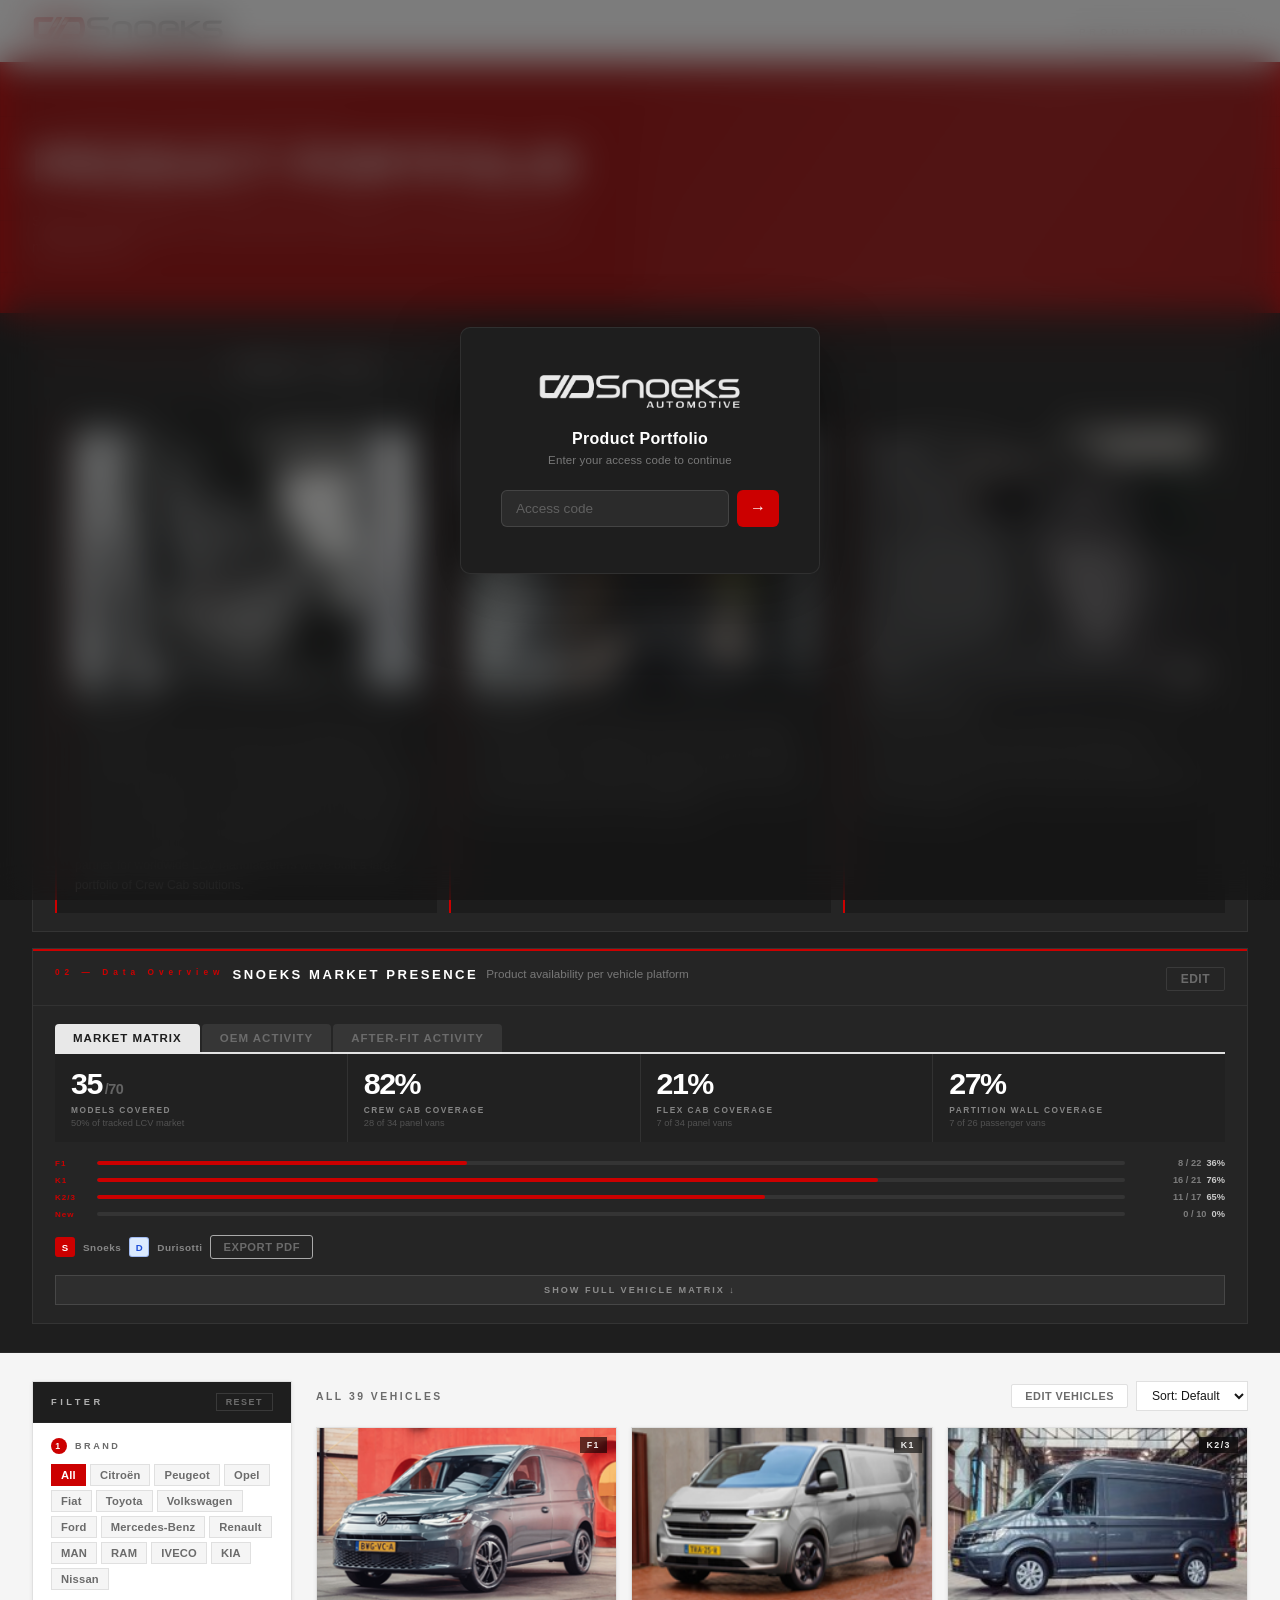
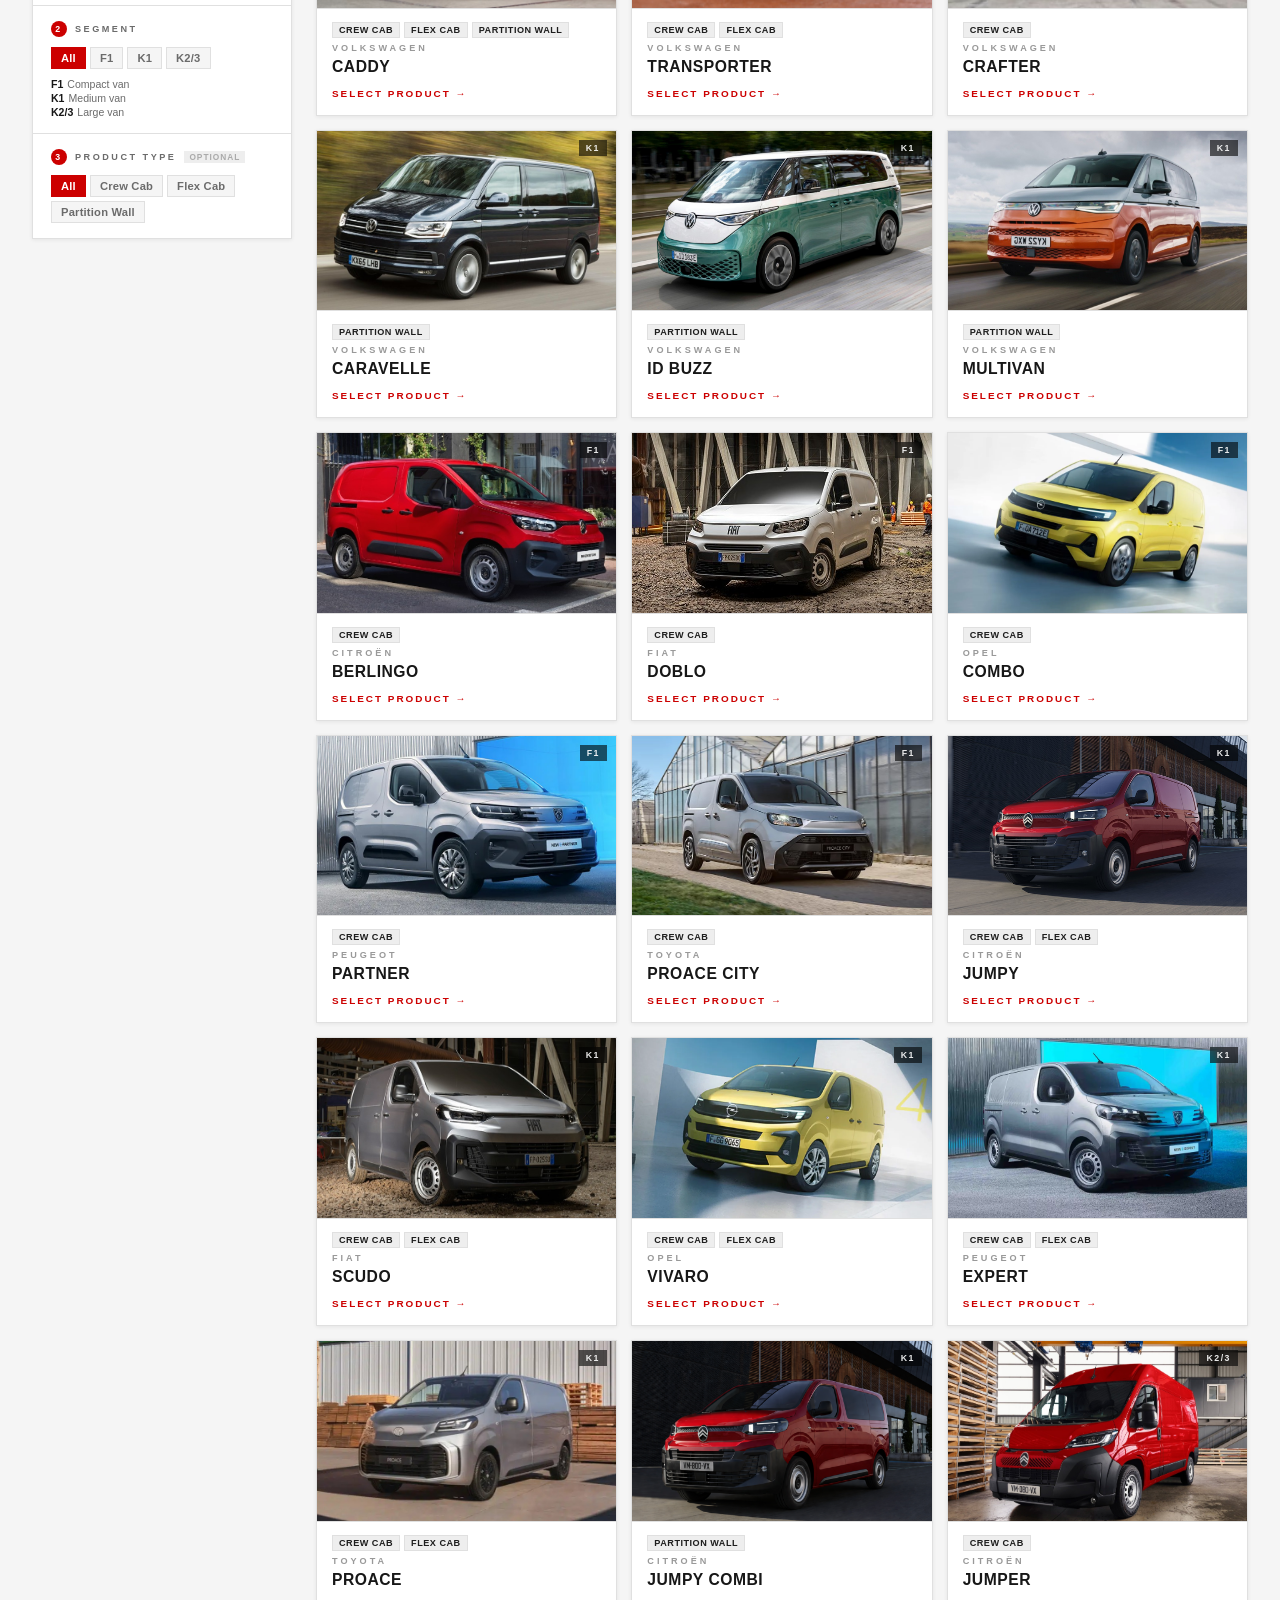
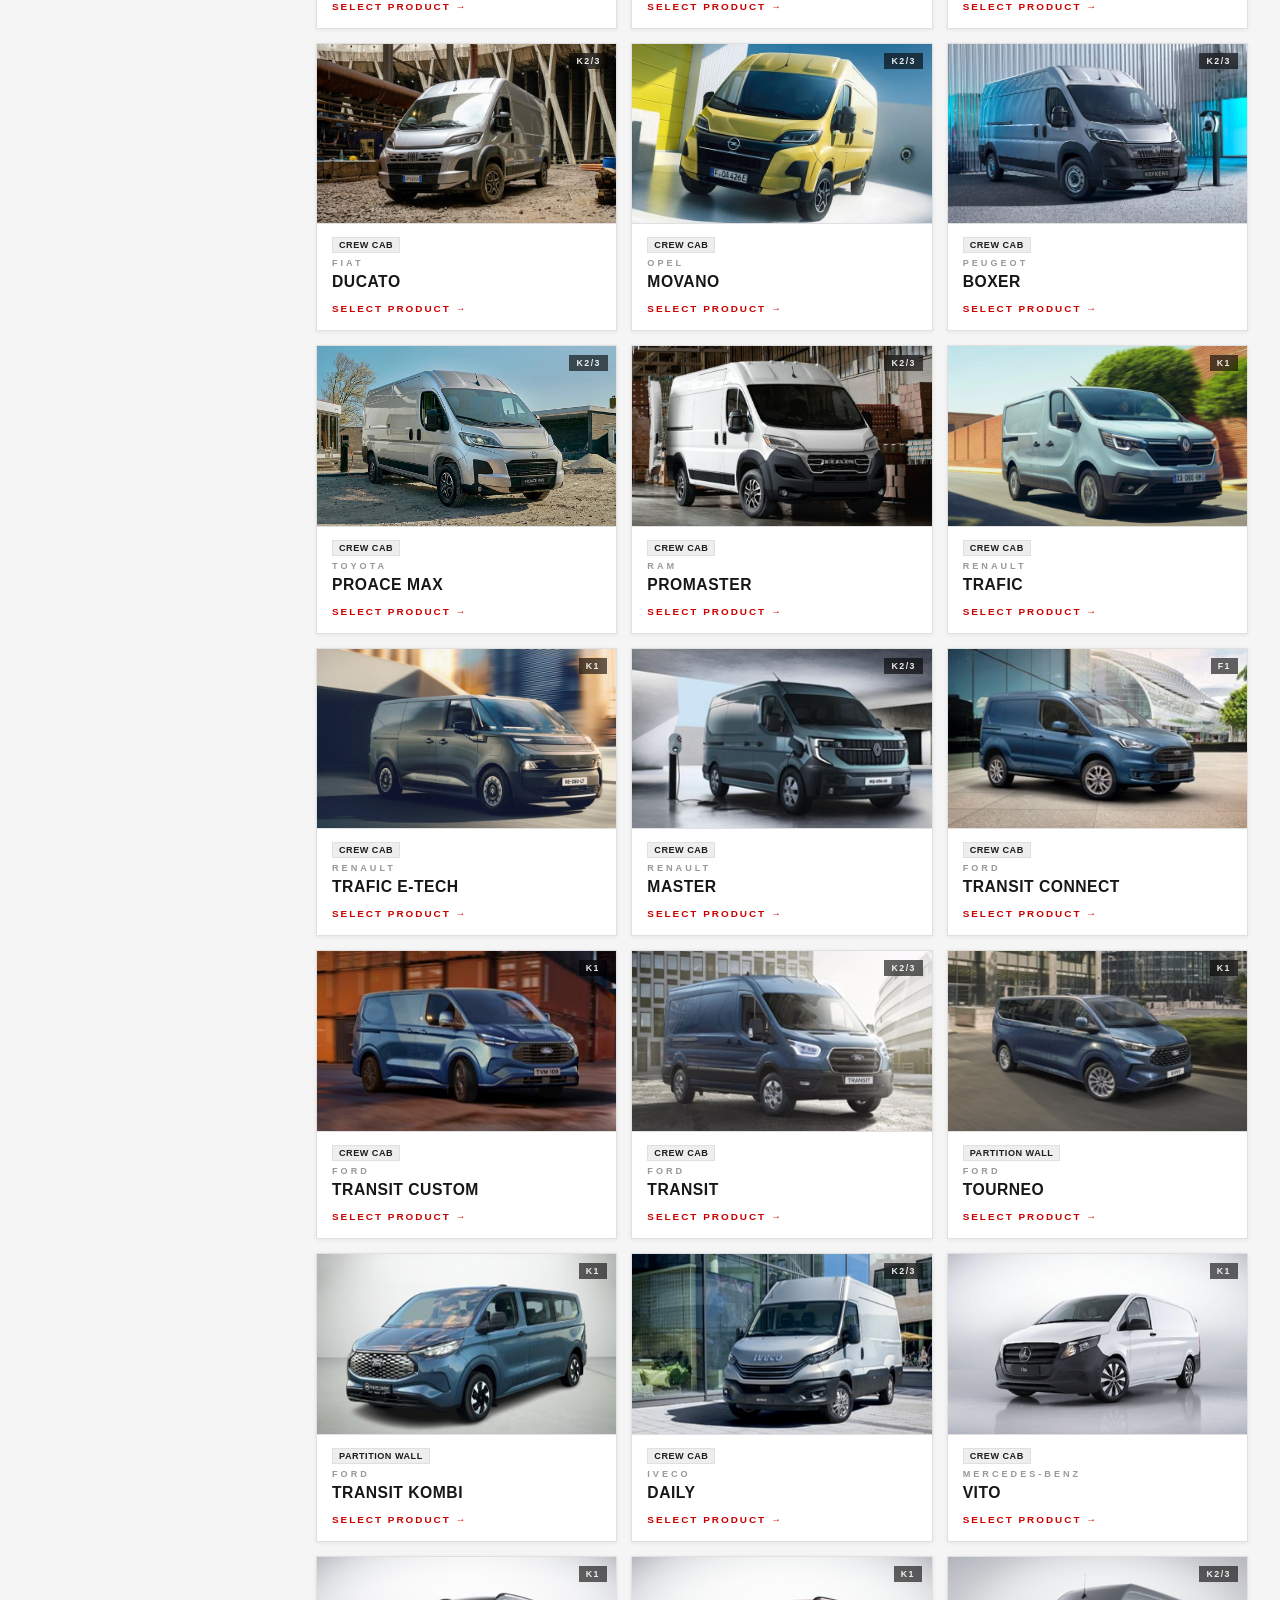
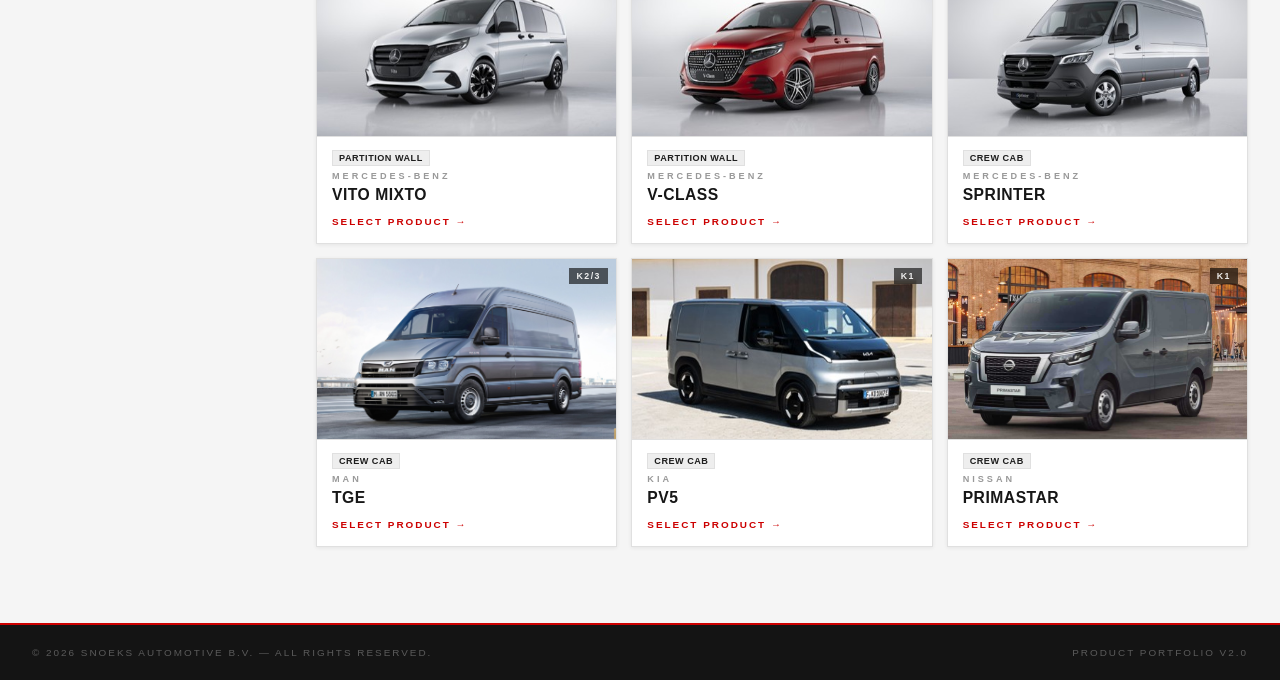
==== commit acc28f6c: "Force vanType=mixed for all existing Incoming/Asian rows Stored 'panel' type in state.__types was ov" ====
--- a/index.html
+++ b/index.html
@@ -662,12 +662,15 @@
         const row = tr.dataset.row;
         if (!row) return;
 
-        // Determine van type: stored value > group context
-        // 'mixed' = Incoming/Asian group — all three product columns open
+        // Determine van type — Incoming/Asian group always 'mixed' (overrides stored value)
         const storedType = state.__types && state.__types[row];
-        const vanType = storedType || (isNewGroup ? 'mixed' : isPassengerGroup ? 'passenger' : 'panel');
+        const vanType = isNewGroup ? 'mixed'
+                      : storedType || (isPassengerGroup ? 'passenger' : 'panel');
         tr.dataset.vanType = vanType;
-        if (!storedType) { if (!state.__types) state.__types = {}; state.__types[row] = vanType; }
+        if (vanType !== storedType) {
+          if (!state.__types) state.__types = {};
+          state.__types[row] = vanType;
+        }
 
         const lockedCols = LOCKED[vanType] || []; // LOCKED['mixed'] === undefined → []
 
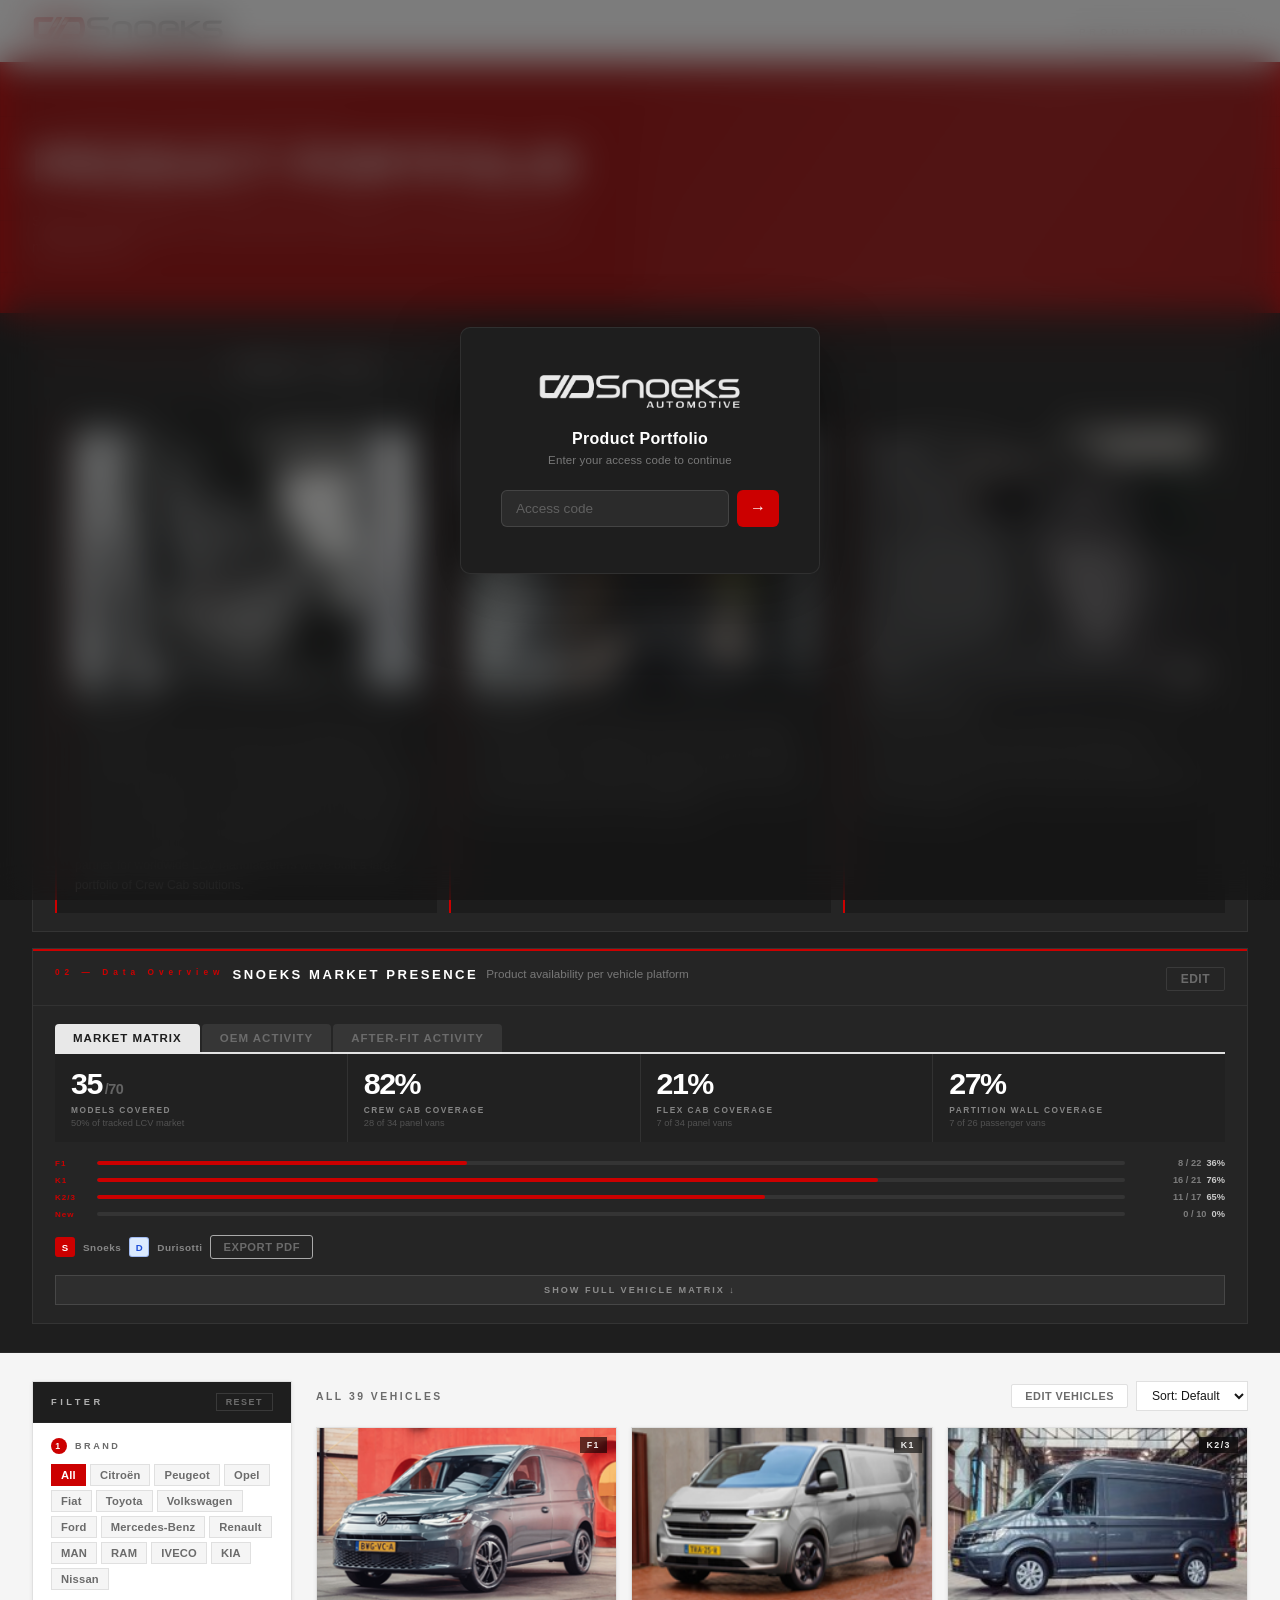
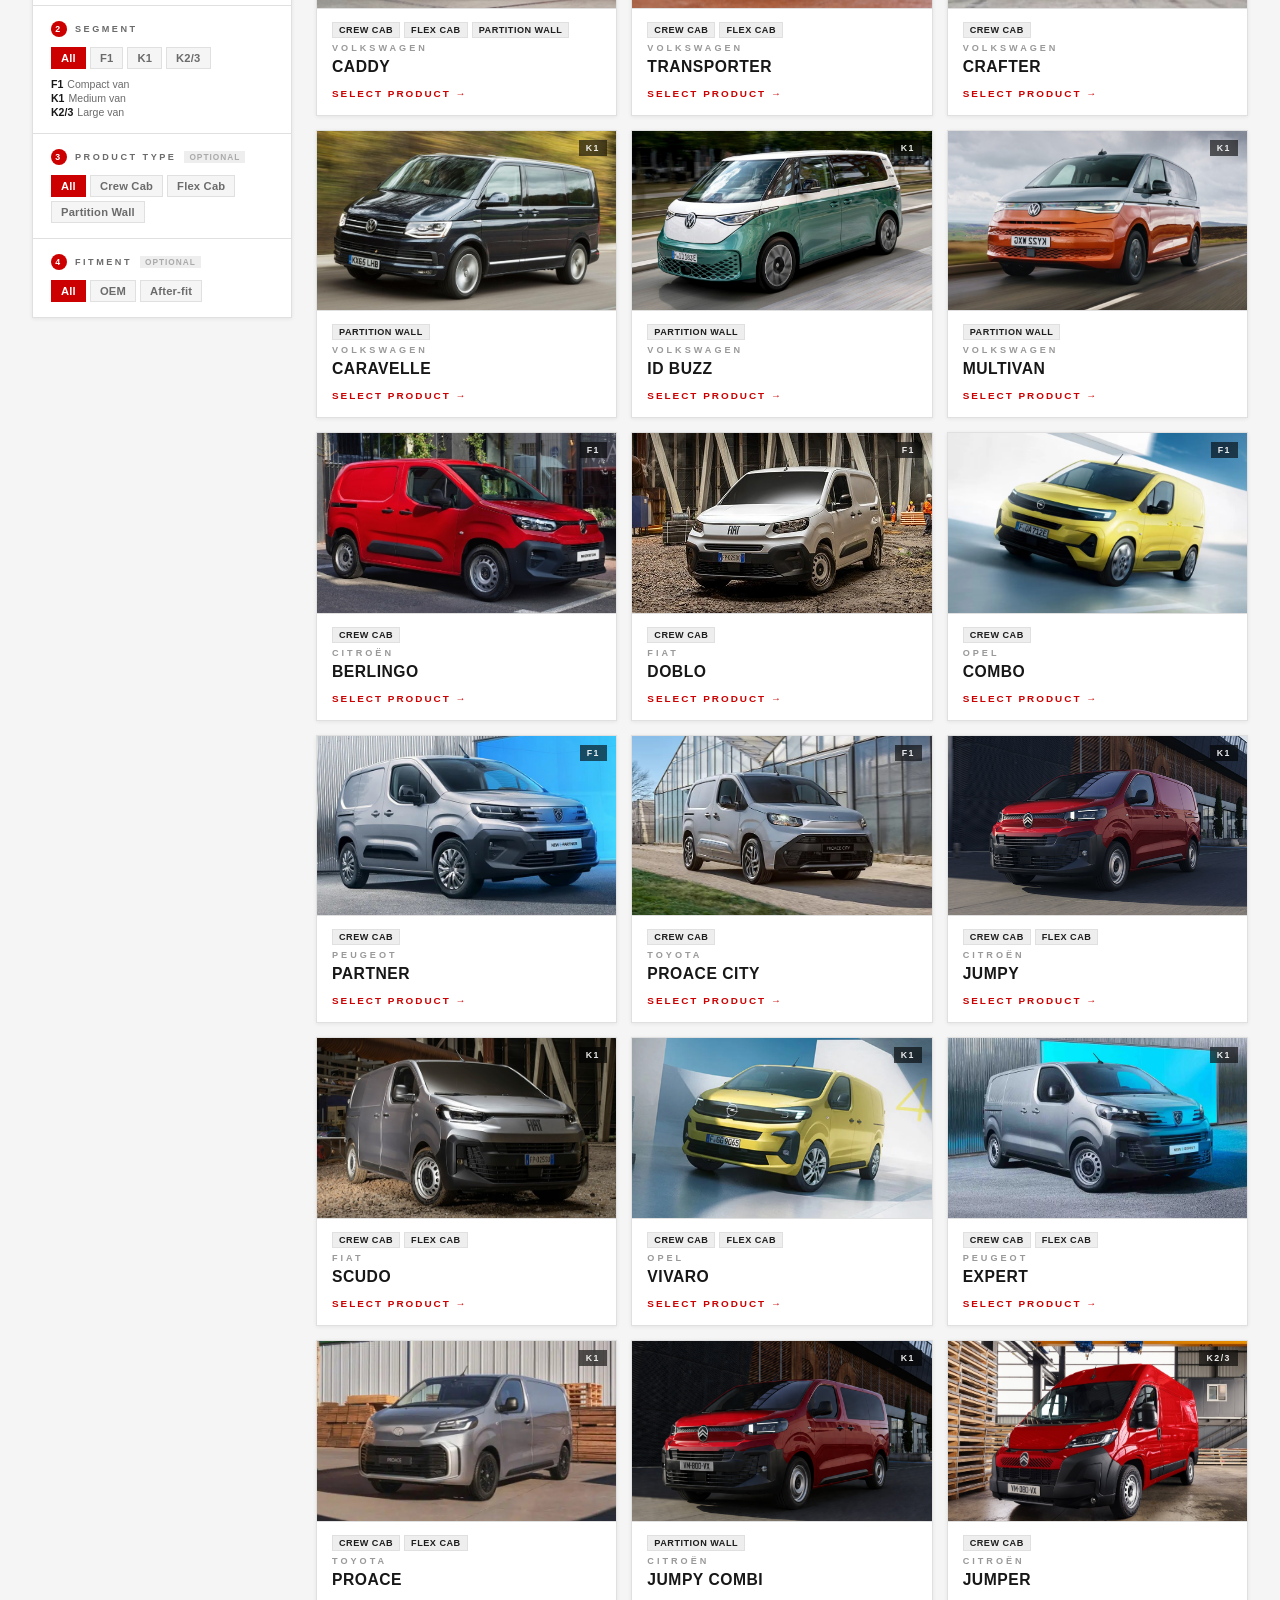
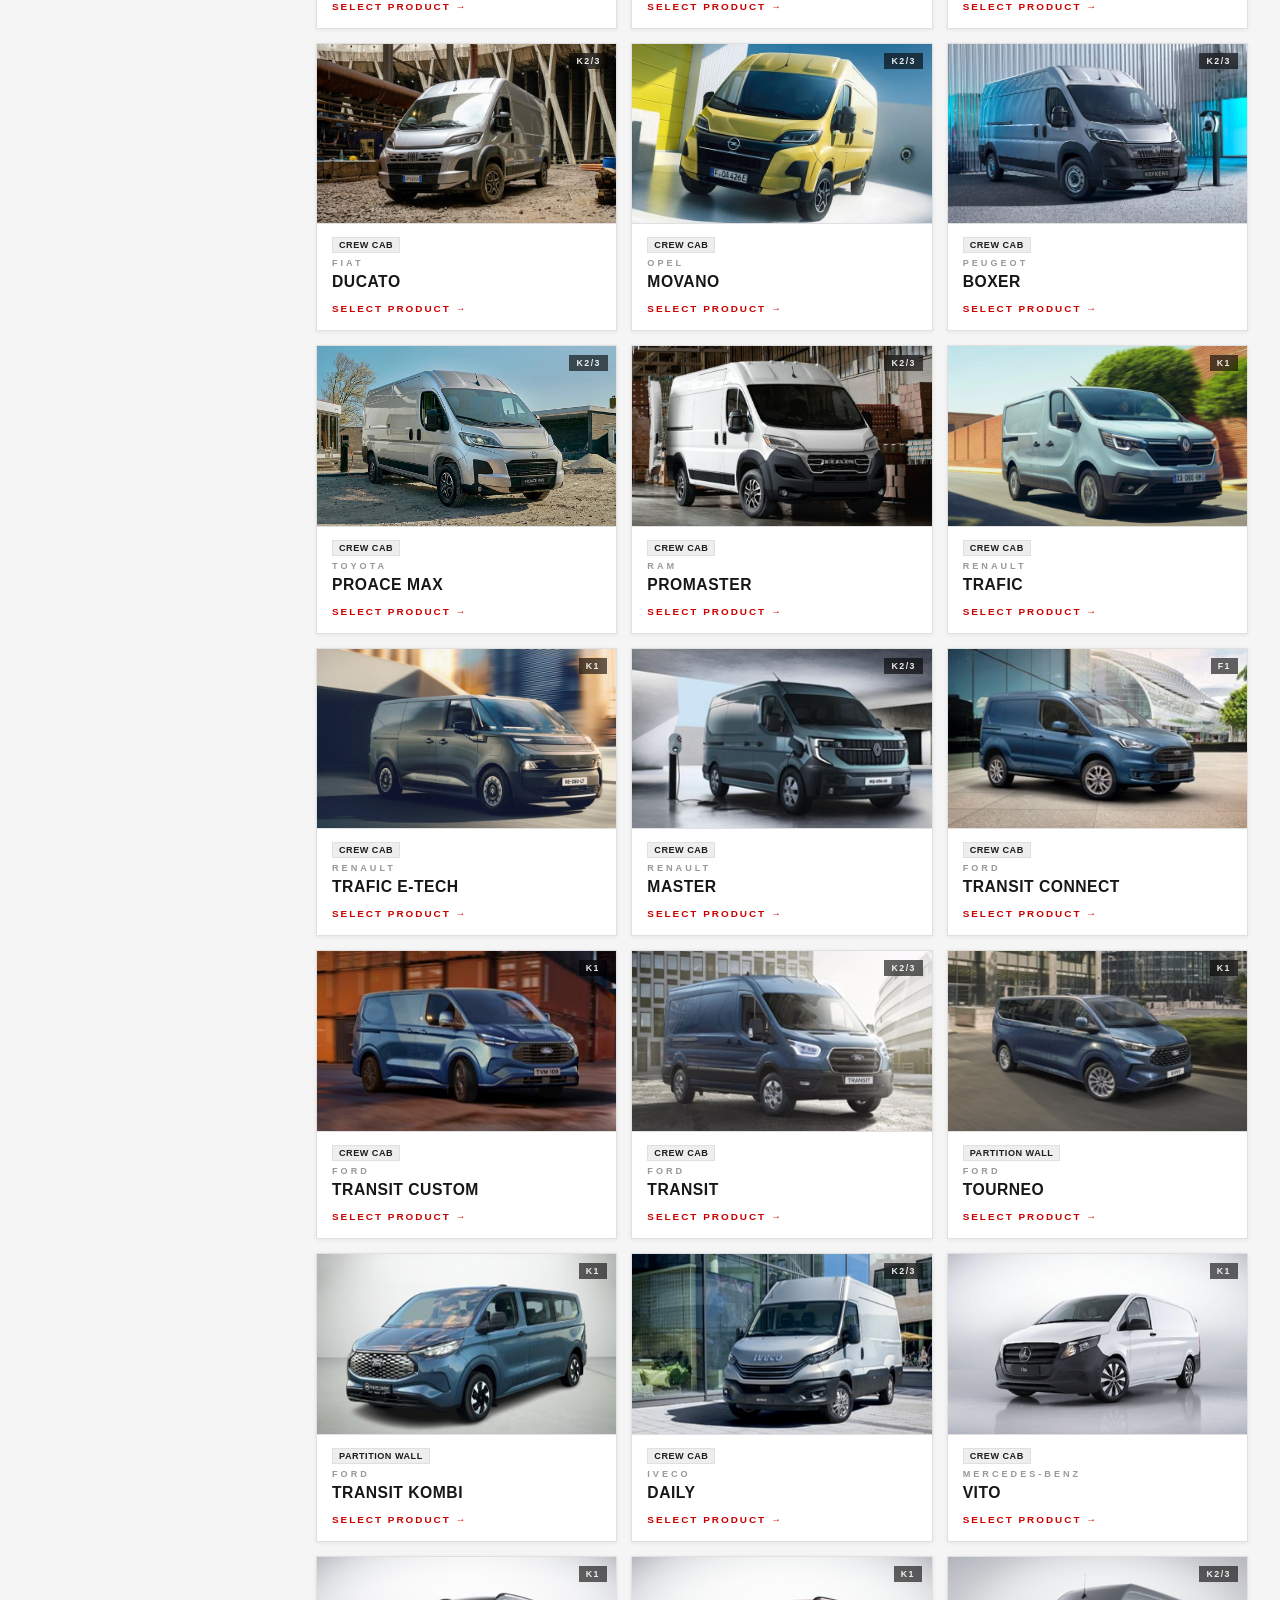
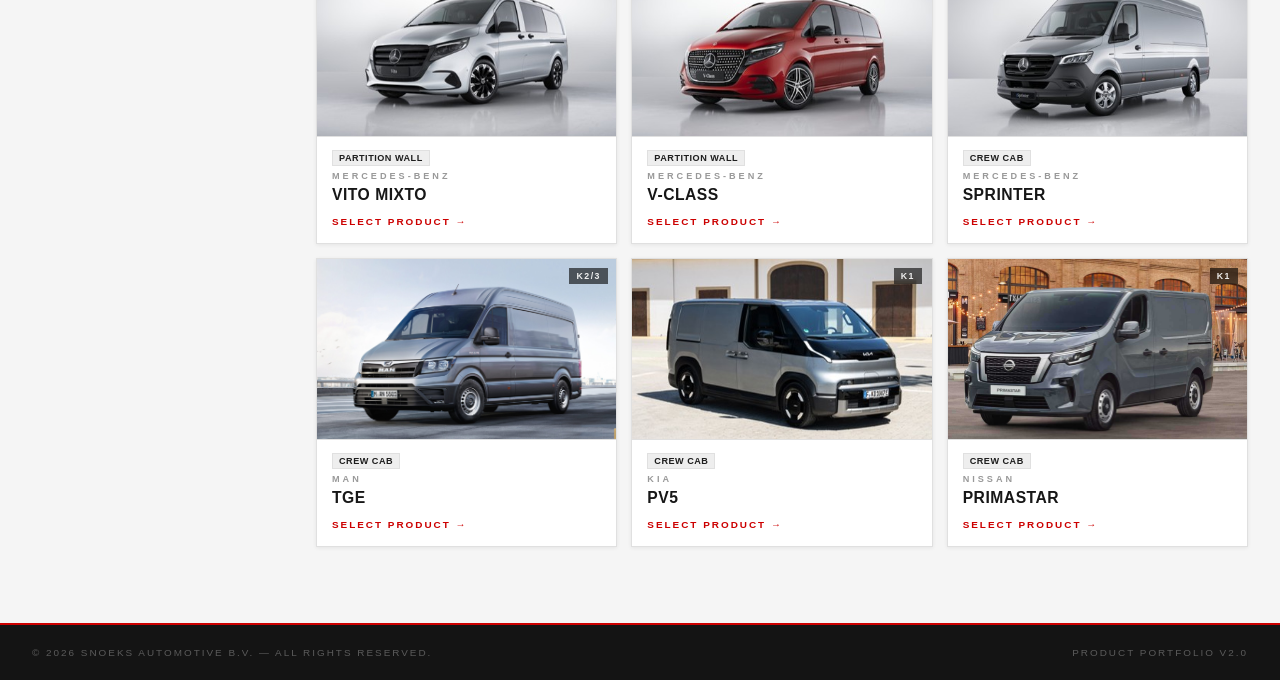
==== commit 8cec21c7: "Add Fitment filter (OEM / After-fit) to vehicle overview Adds a fourth filter group below Product Ty" ====
--- a/index.html
+++ b/index.html
@@ -380,6 +380,19 @@
           <button class="chip chip--type" data-value="Crew Cab">Crew Cab</button>
           <button class="chip chip--type" data-value="Flex Cab">Flex Cab</button>
           <button class="chip chip--type" data-value="Partition Wall">Partition Wall</button>
+        </div>
+      </div>
+
+      <!-- 4: Fitment -->
+      <div class="filter-group">
+        <span class="filter-label">
+          <span class="filter-number">4</span>Fitment
+          <span class="filter-optional">optional</span>
+        </span>
+        <div class="chip-group" id="fitment-chips">
+          <button class="chip active"          data-value="all">All</button>
+          <button class="chip chip--fitment"   data-value="OEM">OEM</button>
+          <button class="chip chip--fitment"   data-value="After-fit">After-fit</button>
         </div>
       </div>
 
--- a/styles.css
+++ b/styles.css
@@ -842,6 +842,8 @@
 
 .chip--type:hover  { border-color: var(--dark); color: var(--dark); }
 .chip--type.active { background: var(--dark); border-color: var(--dark); color: var(--white); }
+.chip--fitment:hover  { border-color: #1d6fa4; color: #1d6fa4; }
+.chip--fitment.active { background: #1d6fa4; border-color: #1d6fa4; color: #fff; }
 
 .segment-legend {
   margin-top: 9px;
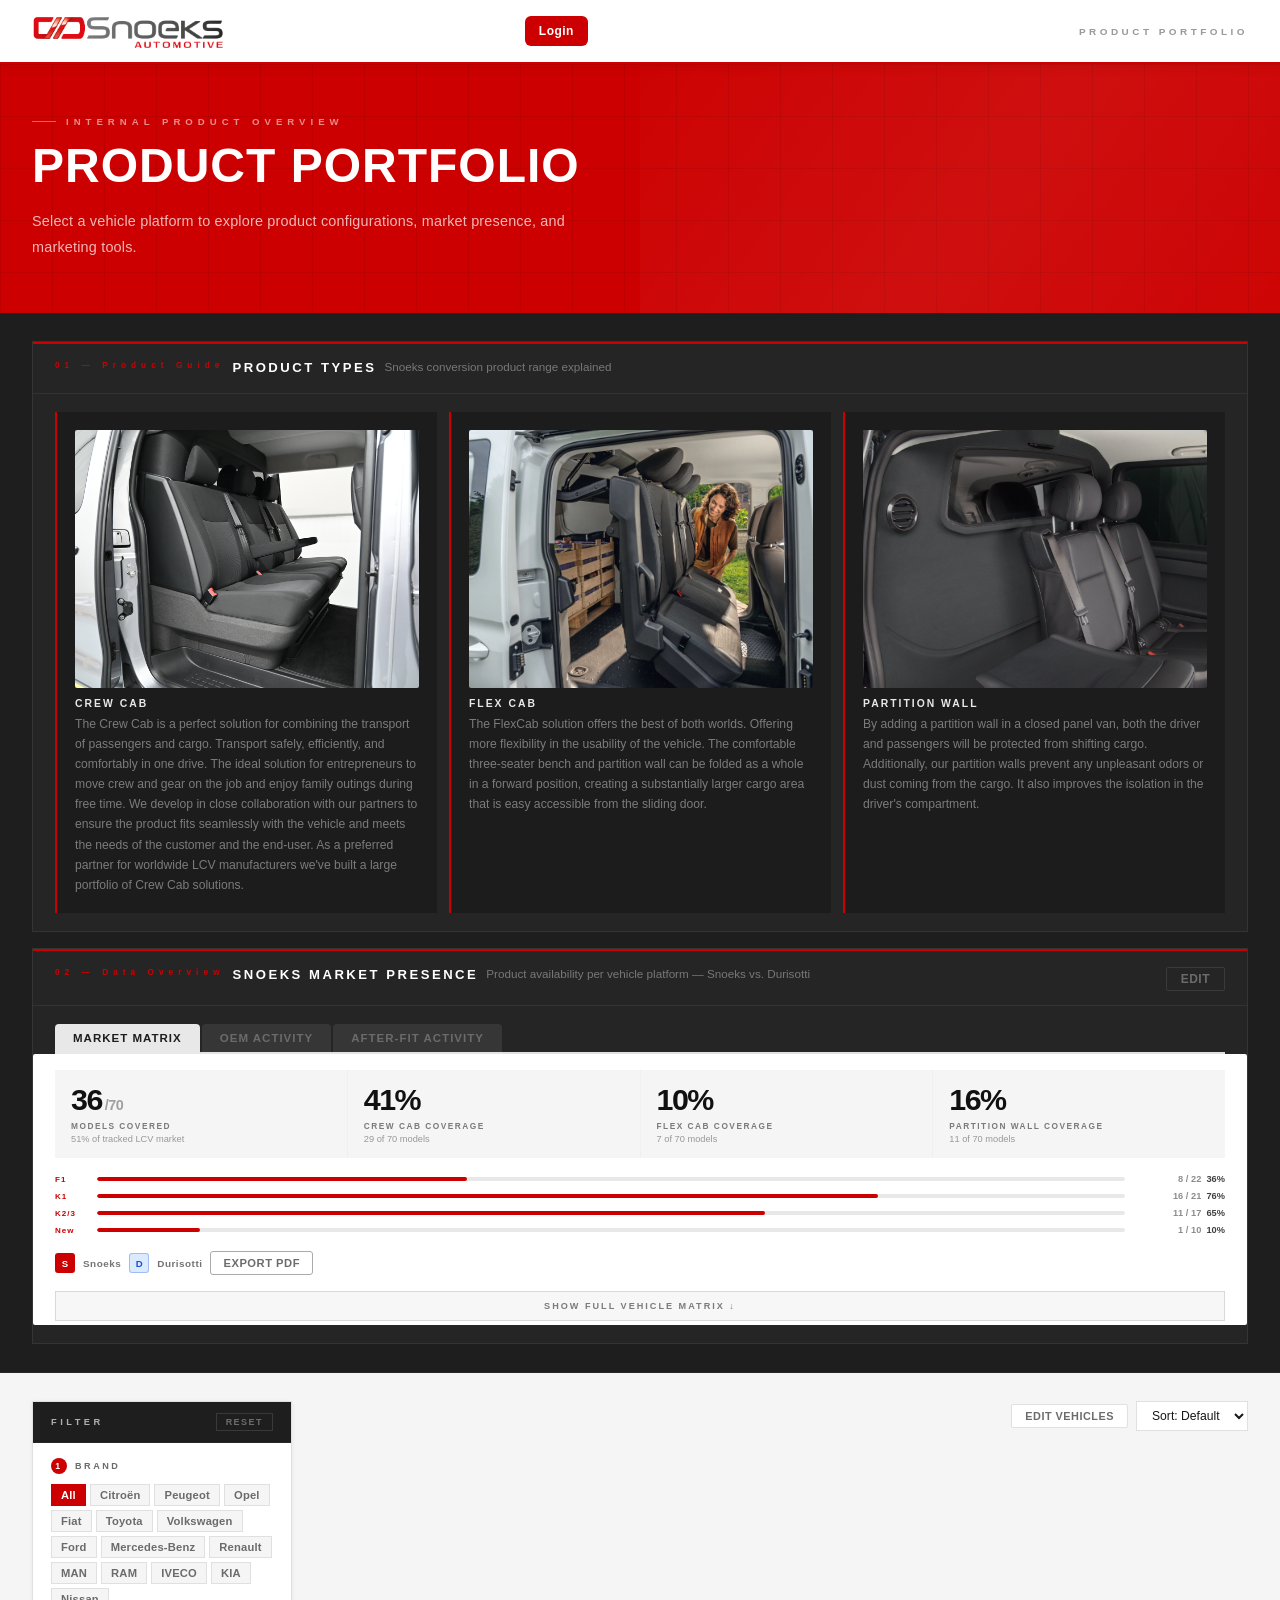
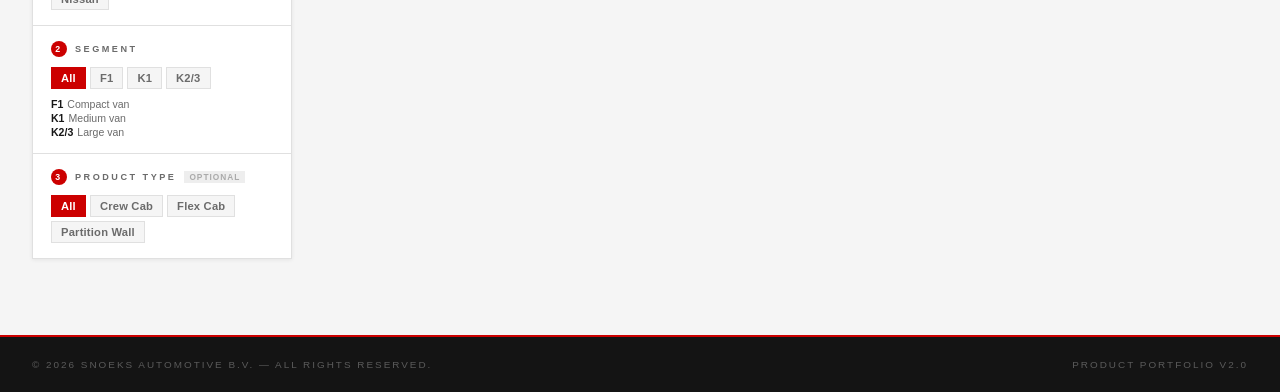
==== commit dcbe4f6a: "Add header login widget; remove full-page login overlay - Add username/password login to header (use" ====
--- a/index.html
+++ b/index.html
@@ -8,62 +8,73 @@
 </head>
 <body>
 
-  <!-- ── Login overlay ─────────────────────────────────────────────── -->
-  <div id="login-overlay">
-    <div id="login-card">
-      <img src="Snoeks brand.png" alt="Snoeks Automotive" id="login-logo" />
-      <p id="login-title">Product Portfolio</p>
-      <p id="login-subtitle">Enter your access code to continue</p>
-      <div id="login-field-wrap">
-        <input id="login-pw" type="password" placeholder="Access code" autocomplete="current-password" />
-        <button id="login-btn">→</button>
-      </div>
-      <p id="login-error">Incorrect access code</p>
-    </div>
-  </div>
-
   <script>
-    (function () {
-      function checkPw(v) { return v === atob('QUlAc25vZWtzMjY='); }
-      const overlay = document.getElementById('login-overlay');
-      if (sessionStorage.getItem('snoeks_auth') === '1') {
-        overlay.style.display = 'none';
-        return;
-      }
-      document.body.classList.add('login-active');
-      function tryLogin() {
-        const val = document.getElementById('login-pw').value;
-        if (checkPw(val)) {
-          sessionStorage.setItem('snoeks_auth', '1');
-          overlay.classList.add('login-overlay--out');
-          setTimeout(() => {
-            overlay.style.display = 'none';
-            document.body.classList.remove('login-active');
-          }, 400);
-        } else {
-          document.getElementById('login-error').style.display = 'block';
-          document.getElementById('login-pw').value = '';
-          document.getElementById('login-pw').focus();
-        }
-      }
-      document.getElementById('login-btn').addEventListener('click', tryLogin);
-      document.getElementById('login-pw').addEventListener('keydown', e => {
-        if (e.key === 'Enter') tryLogin();
-        document.getElementById('login-error').style.display = 'none';
-      });
-    })();
+    // ── Global PM unlock state (shared across all edit panels) ──────────
+    window.isPMUnlocked = function() { return sessionStorage.getItem('pm_unlocked') === '1'; };
+    window.setPMUnlocked = function(val) {
+      if (val) { sessionStorage.setItem('pm_unlocked', '1'); } else { sessionStorage.removeItem('pm_unlocked'); }
+      document.dispatchEvent(new CustomEvent('pm-lock-change', { detail: { unlocked: !!val } }));
+    };
   </script>
-
   <header>
     <div class="header-inner">
       <a href="index.html" class="logo">
         <img src="Snoeks brand.png" alt="Snoeks Automotive" class="logo-img" />
       </a>
+      <!-- ── PM Login widget ─────────────────────────────────────────── -->
+      <div id="pm-login-widget">
+        <div id="pm-login-form">
+          <input id="pm-login-user" type="text" placeholder="Username" autocomplete="username" />
+          <input id="pm-login-pw" type="password" placeholder="Password" autocomplete="current-password" />
+          <button id="pm-login-btn">Login</button>
+          <span id="pm-login-error">Incorrect credentials</span>
+        </div>
+        <div id="pm-logged-in" style="display:none">
+          <span id="pm-logged-label">Product Managers</span>
+          <button id="pm-logout-btn">Logout</button>
+        </div>
+      </div>
       <div class="header-right">
         <span class="header-tag">Product Portfolio</span>
       </div>
     </div>
   </header>
+
+  <script>
+    (function() {
+      function applyLoginState(unlocked) {
+        document.getElementById('pm-login-form').style.display  = unlocked ? 'none'  : 'flex';
+        document.getElementById('pm-logged-in').style.display   = unlocked ? 'flex'  : 'none';
+        document.getElementById('pm-login-error').style.display = 'none';
+      }
+      // Restore state from sessionStorage on load
+      applyLoginState(window.isPMUnlocked());
+
+      document.getElementById('pm-login-btn').addEventListener('click', function() {
+        const user = document.getElementById('pm-login-user').value.trim();
+        const pw   = document.getElementById('pm-login-pw').value;
+        if (user === 'Product Managers' && pw === 'PM26') {
+          window.setPMUnlocked(true);
+          applyLoginState(true);
+        } else {
+          document.getElementById('pm-login-error').style.display = 'inline';
+          document.getElementById('pm-login-pw').value = '';
+          document.getElementById('pm-login-pw').focus();
+        }
+      });
+      document.getElementById('pm-login-pw').addEventListener('keydown', function(e) {
+        if (e.key === 'Enter') document.getElementById('pm-login-btn').click();
+        document.getElementById('pm-login-error').style.display = 'none';
+      });
+      document.getElementById('pm-login-user').addEventListener('keydown', function(e) {
+        if (e.key === 'Enter') document.getElementById('pm-login-pw').focus();
+      });
+      document.getElementById('pm-logout-btn').addEventListener('click', function() {
+        window.setPMUnlocked(false);
+        applyLoginState(false);
+      });
+    })();
+  </script>
 
   <section class="hero">
     <div class="hero-inner">
@@ -112,7 +123,7 @@
         <div class="overview-card-header">
           <div class="overview-card-eyebrow">02 — Data Overview</div>
           <h3 class="overview-card-title">Snoeks Market Presence</h3>
-          <p class="overview-card-sub">Product availability per vehicle platform</p>
+          <p class="overview-card-sub">Product availability per vehicle platform — Snoeks vs. Durisotti</p>
           <button class="matrix-edit-btn" id="matrix-edit-btn" title="Edit market presence">Edit</button>
         </div>
         <div class="overview-card-body">
@@ -383,19 +394,6 @@
         </div>
       </div>
 
-      <!-- 4: Fitment -->
-      <div class="filter-group">
-        <span class="filter-label">
-          <span class="filter-number">4</span>Fitment
-          <span class="filter-optional">optional</span>
-        </span>
-        <div class="chip-group" id="fitment-chips">
-          <button class="chip active"          data-value="all">All</button>
-          <button class="chip chip--fitment"   data-value="OEM">OEM</button>
-          <button class="chip chip--fitment"   data-value="After-fit">After-fit</button>
-        </div>
-      </div>
-
     </aside>
 
     <!-- ── Product Grid ─────────────────────────────────── -->
@@ -475,112 +473,17 @@
   // ── Editable Market Matrix ──────────────────────────────────────────
   (function(){
     const STORAGE_KEY = 'snoeks_matrix_state';
-    const HIDDEN_VEH_KEY = 'snoeks_matrix_hidden';
-
-    function getHiddenVehicles() {
-      try { return new Set(JSON.parse(localStorage.getItem(HIDDEN_VEH_KEY)) || []); } catch(e) { return new Set(); }
-    }
-    function addHiddenVehicle(bv) {
-      const s = getHiddenVehicles(); s.add(bv);
-      localStorage.setItem(HIDDEN_VEH_KEY, JSON.stringify([...s]));
-    }
-
-    // Clean up all data for a deleted vehicle row
-    function cascadeDeleteVehicle(vehicleName) {
-      const name    = vehicleName.trim();
-      const nameLow = name.toLowerCase();
-
-      // 1. Directly remove all matching custom products (most reliable — no key guessing needed)
-      let customProds = [];
-      try { customProds = JSON.parse(localStorage.getItem('snoeks_custom_products')) || []; } catch(e) {}
-      const matchedBVs = new Set();
-      const remaining = customProds.filter(p => {
-        const full = `${p.brand} ${p.van}`.trim().toLowerCase();
-        if (nameLow === full) { matchedBVs.add(`${p.brand}|${p.van}`); return false; }
-        return true;
-      });
-      if (remaining.length !== customProds.length) {
-        localStorage.setItem('snoeks_custom_products', JSON.stringify(remaining));
-      }
-
-      // Also check catalogue products for the hidden-set key
-      const catalogProds = typeof products !== 'undefined' ? [...products] : [];
-      catalogProds.forEach(pr => {
-        const full = `${pr.brand} ${pr.van}`.trim().toLowerCase();
-        if (nameLow === full) matchedBVs.add(`${pr.brand}|${pr.van}`);
-      });
-
-      // Fallback for matrix-only rows that have no product entry
-      if (matchedBVs.size === 0) {
-        const parts = name.split(' ');
-        matchedBVs.add(parts.length >= 2
-          ? `${parts[0]}|${parts.slice(1).join(' ')}`
-          : `${name}|`);
-      }
-
-      // 2. Add to matrix hidden set and wipe related localStorage keys
-      const matHidden = getHiddenVehicles();
-      const TYPES    = ['Crew Cab','Flex Cab','Partition Wall'];
-      const FITMENTS = ['OEM','After-fit'];
-      matchedBVs.forEach(brandVan => {
-        matHidden.add(brandVan);
-        TYPES.forEach(t => FITMENTS.forEach(f => {
-          const k = `${brandVan}|${t}|${f}`;
-          ['snoeks_plants_','snoeks_mkt_','snoeks_intro_','snoeks_img_prod_'].forEach(pfx =>
-            localStorage.removeItem(pfx + k));
-        }));
-        const vanPart = brandVan.split('|')[1] || '';
-        localStorage.removeItem(`snoeks_vmeta_${brandVan}`);
-        if (vanPart) localStorage.removeItem(`snoeks_img_van_${vanPart}`);
-        localStorage.removeItem(`snoeks_sel_hidden_${brandVan}`);
-        try {
-          const plants = JSON.parse(localStorage.getItem('snoeks_oem_plants')) || [];
-          plants.forEach(pl => {
-            pl.products = (pl.products || []).filter(k => !k.startsWith(brandVan + '|'));
-          });
-          localStorage.setItem('snoeks_oem_plants', JSON.stringify(plants));
-        } catch(e) {}
-      });
-      localStorage.setItem(HIDDEN_VEH_KEY, JSON.stringify([...matHidden]));
-
-      // 3. Rebuild visible activity panels
-      const oemPanel = document.getElementById('mkt-ov-oem');
-      if (oemPanel && oemPanel.classList.contains('mkt-ov-panel--active')) buildOEMPanel(oemPanel);
-      const afPanel = document.getElementById('mkt-ov-af');
-      if (afPanel && afPanel.classList.contains('mkt-ov-panel--active')) buildAFPanel(afPanel);
-    }
 
     const OPTS = [
-      { value: '',                   label: '—' },
-      { value: 'Snoeks',             label: 'Snoeks' },
-      { value: 'Durisotti',          label: 'Durisotti' },
-      { value: 'Snoeks & Durisotti', label: 'Snoeks & Durisotti' },
-      { value: 'Other',              label: 'Other' },
-      { value: 'New',                label: 'New' },
-      { value: 'Investigate',        label: 'Investigate' },
+      { value: '',      label: '—' },
+      { value: 'S',     label: 'S' },
+      { value: 'D',     label: 'D' },
+      { value: 'SD',    label: 'S & D' },
+      { value: 'New',   label: 'New' },
+      { value: 'Other', label: 'Other' },
     ];
 
-    const COLS = ['cc-oem','cc-af','fc-oem','fc-af','pw-oem','pw-af'];
-
-    function makeBadgeHTML(val) {
-      if (!val) return '';
-      if (val === 'Snoeks & Durisotti' || val === 'SD')
-        return '<span class="mm-badge-tag mm-badge-tag--s">Snoeks</span><span class="mm-badge-tag mm-badge-tag--d">Durisotti</span>';
-      if (val === 'Snoeks'      || val === 'S') return '<span class="mm-badge-tag mm-badge-tag--s">Snoeks</span>';
-      if (val === 'Durisotti'   || val === 'D') return '<span class="mm-badge-tag mm-badge-tag--d">Durisotti</span>';
-      if (val === 'New')         return '<span class="mm-badge-tag mm-badge-tag--new">New</span>';
-      if (val === 'Other')       return '<span class="mm-badge-tag mm-badge-tag--other">Other</span>';
-      if (val === 'Investigate') return '<span class="mm-badge-tag mm-badge-tag--investigate">Investigate</span>';
-      return '';
-    }
-
-    function normalizeVal(v) {
-      if (v === 'S')  return 'Snoeks';
-      if (v === 'D')  return 'Durisotti';
-      if (v === 'SD') return 'Snoeks & Durisotti';
-      return v || '';
-    }
-
+    // Build initial state from current HTML badges
     function buildInitialState() {
       const state = {};
       document.querySelectorAll('#matrix-collapsible tbody tr[data-row]').forEach(tr => {
@@ -590,256 +493,78 @@
           const col = td.dataset.col;
           const hasS = !!td.querySelector('.matrix-badge--s');
           const hasD = !!td.querySelector('.matrix-badge--d');
-          state[row][col] = hasS && hasD ? 'Snoeks & Durisotti' : hasS ? 'Snoeks' : hasD ? 'Durisotti' : '';
+          state[row][col] = hasS && hasD ? 'SD' : hasS ? 'S' : hasD ? 'D' : '';
         });
       });
       return state;
     }
 
+    // Migrate old array format → new string format
     function maybesMigrate(s) {
+      const firstRow = Object.values(s)[0];
+      if (!firstRow) return s;
+      const firstCell = Object.values(firstRow)[0];
+      if (!Array.isArray(firstCell)) return s;
       const n = {};
       Object.keys(s).forEach(row => {
         n[row] = {};
         Object.keys(s[row]).forEach(col => {
           const v = s[row][col];
-          if (Array.isArray(v)) {
-            const hasS = v.includes('S'), hasD = v.includes('D');
-            n[row][col] = hasS && hasD ? 'Snoeks & Durisotti' : hasS ? 'Snoeks' : hasD ? 'Durisotti' : '';
-          } else {
-            n[row][col] = normalizeVal(v);
-          }
+          const hasS = Array.isArray(v) && v.includes('S');
+          const hasD = Array.isArray(v) && v.includes('D');
+          n[row][col] = hasS && hasD ? 'SD' : hasS ? 'S' : hasD ? 'D' : '';
         });
       });
       return n;
     }
 
-    function buildCell(td, row, col, val, state) {
-      td.innerHTML = '';
-      const disp = document.createElement('span');
-      disp.className = 'mm-badge-display';
-      disp.innerHTML = makeBadgeHTML(val);
-      td.appendChild(disp);
-
-      const sel = document.createElement('select');
-      sel.className = 'mm-select';
-      sel.disabled = true;
-      sel.style.display = 'none';
-      OPTS.forEach(opt => {
-        const o = document.createElement('option');
-        o.value = opt.value;
-        o.textContent = opt.label;
-        if (opt.value === val) o.selected = true;
-        sel.appendChild(o);
-      });
-      sel.addEventListener('change', function() {
-        const newVal = this.value;
-        if (!state[row]) state[row] = {};
-        state[row][col] = newVal;
-        disp.innerHTML = makeBadgeHTML(newVal);
-        const hasAny = COLS.some(c => state[row][c]);
-        td.closest('tr').classList.toggle('mm-row--uncovered', !hasAny);
-        localStorage.setItem(STORAGE_KEY, JSON.stringify(state));
-        updateInsights(state);
-      });
-      td.appendChild(sel);
-    }
-
-    // Locked cols by van type
-    const LOCKED = { passenger: ['cc-oem','cc-af','fc-oem','fc-af'], panel: ['pw-oem','pw-af'] };
-
+    // Replace badge content with select elements in every mm-cell
     function buildSelects(state) {
-      // Add delete column to thead if missing
-      const thead = document.querySelector('.market-matrix thead');
-      if (thead && !thead.querySelector('.mm-del-th')) {
-        thead.querySelectorAll('tr').forEach(tr => {
-          const th = document.createElement('th');
-          th.className = 'mm-del-th';
-          tr.appendChild(th);
-        });
-        document.querySelectorAll('#matrix-collapsible tbody tr.mm-group-label td[colspan]').forEach(td => {
-          td.colSpan = parseInt(td.colSpan) + 1;
-        });
-      }
-
-      let isPassengerGroup = false;
-      let isNewGroup = false;
-      const tbody = document.querySelector('.market-matrix tbody');
-      if (!tbody) return;
-
-      tbody.querySelectorAll('tr').forEach(tr => {
-        if (tr.classList.contains('mm-group-label')) {
-          isNewGroup       = !!tr.querySelector('.mm-seg-badge--new');
-          isPassengerGroup = !isNewGroup && /passenger/i.test(tr.textContent);
-          return;
-        }
+      document.querySelectorAll('#matrix-collapsible tbody tr[data-row]').forEach(tr => {
         const row = tr.dataset.row;
-        if (!row) return;
-
-        // Determine van type — Incoming/Asian group always 'mixed' (overrides stored value)
-        const storedType = state.__types && state.__types[row];
-        const vanType = isNewGroup ? 'mixed'
-                      : storedType || (isPassengerGroup ? 'passenger' : 'panel');
-        tr.dataset.vanType = vanType;
-        if (vanType !== storedType) {
-          if (!state.__types) state.__types = {};
-          state.__types[row] = vanType;
-        }
-
-        const lockedCols = LOCKED[vanType] || []; // LOCKED['mixed'] === undefined → []
-
         tr.querySelectorAll('td[data-col]').forEach(td => {
           const col = td.dataset.col;
-          if (lockedCols.includes(col)) {
-            td.innerHTML = '';
-            td.classList.add('mm-cell--locked');
-          } else {
-            td.classList.remove('mm-cell--locked');
-            const val = normalizeVal((state[row] && state[row][col]) || '');
-            buildCell(td, row, col, val, state);
-          }
-        });
-
-        if (!tr.querySelector('.mm-del-cell')) {
-          const delTd = document.createElement('td');
-          delTd.className = 'mm-del-cell';
-          const delBtn = document.createElement('button');
-          delBtn.className = 'mm-del-btn';
-          delBtn.title = 'Remove row';
-          delBtn.textContent = '×';
-          delBtn.style.display = 'none';
-          delBtn.addEventListener('click', () => {
-            const nameEl = tr.querySelector('.mm-vehicle-cell');
-            if (nameEl) cascadeDeleteVehicle(nameEl.textContent.trim());
-            delete state[row];
-            if (state.__types) delete state.__types[row];
-            tr.remove();
+          const val = (state[row] && state[row][col]) || '';
+          td.innerHTML = '';
+          const sel = document.createElement('select');
+          sel.className = 'mm-select mm-select--' + (val || 'none');
+          sel.disabled = true;
+          OPTS.forEach(opt => {
+            const o = document.createElement('option');
+            o.value = opt.value;
+            o.textContent = opt.label;
+            if (opt.value === val) o.selected = true;
+            sel.appendChild(o);
+          });
+          sel.addEventListener('change', function() {
+            const newVal = this.value;
+            if (!state[row]) state[row] = {};
+            state[row][col] = newVal;
+            this.className = 'mm-select mm-select--' + (newVal || 'none');
+            const hasAny = Object.values(state[row]).some(v => v !== '');
+            tr.classList.toggle('mm-row--uncovered', !hasAny);
             localStorage.setItem(STORAGE_KEY, JSON.stringify(state));
             updateInsights(state);
           });
-          delTd.appendChild(delBtn);
-          tr.appendChild(delTd);
-        }
+          td.appendChild(sel);
+        });
       });
-
-      // Inject a bottom-of-group "+ Add vehicle" row for each group (once)
-      if (!tbody.querySelector('.mm-group-add-row')) {
-        tbody.querySelectorAll('tr.mm-group-label').forEach(labelTr => {
-          const badgeEl = labelTr.querySelector('.mm-seg-badge');
-          const seg = badgeEl
-            ? (badgeEl.classList.contains('mm-seg-badge--new') ? 'New' : badgeEl.textContent.trim())
-            : 'F1';
-          const isNew   = !!badgeEl && badgeEl.classList.contains('mm-seg-badge--new');
-          const vanType = isNew ? 'mixed' : /passenger/i.test(labelTr.textContent) ? 'passenger' : 'panel';
-
-          // Find the next group-label sibling (or null = end of tbody)
-          let nextLabel = null;
-          let sib = labelTr.nextElementSibling;
-          while (sib) {
-            if (sib.classList.contains('mm-group-label')) { nextLabel = sib; break; }
-            sib = sib.nextElementSibling;
-          }
-
-          const addTr = document.createElement('tr');
-          addTr.className = 'mm-group-add-row';
-          addTr.style.display = 'none';
-          const colCount = parseInt(labelTr.querySelector('td').colSpan) || 9;
-          const addTd = document.createElement('td');
-          addTd.colSpan = colCount;
-          const addBtn = document.createElement('button');
-          addBtn.className = 'mm-group-add-btn';
-          addBtn.textContent = '+ Add vehicle';
-          addBtn.addEventListener('click', () => addVehicleRow(state, seg, vanType, addTr));
-          addTd.appendChild(addBtn);
-          addTr.appendChild(addTd);
-
-          if (nextLabel) {
-            tbody.insertBefore(addTr, nextLabel);
-          } else {
-            tbody.appendChild(addTr);
-          }
-        });
-      }
     }
 
-    function addVehicleRow(state, seg, vanType, insertBeforeRow) {
-      const name = prompt('Vehicle name:');
-      if (!name || !name.trim()) return;
-
-      const rowKey = name.trim().toLowerCase().replace(/[^a-z0-9]+/g,'-').replace(/(^-|-$)/g,'');
-      if (state[rowKey]) { alert('A row with this name already exists.'); return; }
-
-      state[rowKey] = {};
-      COLS.forEach(c => { state[rowKey][c] = ''; });
-      if (!state.__types) state.__types = {};
-      state.__types[rowKey] = vanType;
-      localStorage.setItem(STORAGE_KEY, JSON.stringify(state));
-
-      const tbody = document.querySelector('.market-matrix tbody');
-      const tr = document.createElement('tr');
-      tr.dataset.row = rowKey;
-      tr.dataset.vanType = vanType;
-      tr.classList.add('mm-row--uncovered');
-
-      const segTd = document.createElement('td');
-      segTd.className = 'mm-seg-cell';
-      segTd.textContent = seg;
-      tr.appendChild(segTd);
-
-      const nameTd = document.createElement('td');
-      nameTd.className = 'mm-vehicle-cell';
-      nameTd.textContent = name.trim();
-      tr.appendChild(nameTd);
-
-      const lockedCols = LOCKED[vanType] || [];
-      COLS.forEach(col => {
-        const td = document.createElement('td');
-        td.className = 'mm-cell';
-        td.dataset.col = col;
-        if (lockedCols.includes(col)) {
-          td.classList.add('mm-cell--locked');
-        } else {
-          buildCell(td, rowKey, col, '', state);
-          td.querySelector('.mm-badge-display').style.display = 'none';
-          const sel = td.querySelector('.mm-select');
-          sel.style.display = 'inline-block';
-          sel.disabled = false;
-        }
-        tr.appendChild(td);
-      });
-
-      const delTd = document.createElement('td');
-      delTd.className = 'mm-del-cell';
-      const delBtn = document.createElement('button');
-      delBtn.className = 'mm-del-btn';
-      delBtn.title = 'Remove row';
-      delBtn.textContent = '×';
-      delBtn.style.display = 'inline-block';
-      delBtn.addEventListener('click', () => {
-        const nameEl = tr.querySelector('.mm-vehicle-cell');
-        if (nameEl) cascadeDeleteVehicle(nameEl.textContent.trim());
-        delete state[rowKey];
-        if (state.__types) delete state.__types[rowKey];
-        tr.remove();
-        localStorage.setItem(STORAGE_KEY, JSON.stringify(state));
-        updateInsights(state);
-      });
-      delTd.appendChild(delBtn);
-      tr.appendChild(delTd);
-
-      if (insertBeforeRow) {
-        tbody.insertBefore(tr, insertBeforeRow);
-      } else {
-        tbody.appendChild(tr);
-      }
-      updateInsights(state);
+    // Load or init state
+    let matrixState;
+    try { matrixState = JSON.parse(localStorage.getItem(STORAGE_KEY)) || null; } catch(e){}
+    if (!matrixState) {
+      matrixState = buildInitialState();
+      localStorage.setItem(STORAGE_KEY, JSON.stringify(matrixState));
+    } else {
+      matrixState = maybesMigrate(matrixState);
     }
 
     function updateInsights(state) {
       const tbody = document.querySelector('.market-matrix tbody');
       if (!tbody) return;
       const totals  = { F1: 0, K1: 0, 'K2/3': 0, New: 0 };
-      const ccTotal = { F1: 0, K1: 0, 'K2/3': 0, New: 0 }; // panel vans only
-      const pwTotal = { F1: 0, K1: 0, 'K2/3': 0, New: 0 }; // passenger vans only
       const covered = { all: 0, cc: 0, fc: 0, pw: 0, F1: 0, K1: 0, 'K2/3': 0, New: 0 };
       let inNew = false;
       tbody.querySelectorAll('tr').forEach(tr => {
@@ -853,34 +578,28 @@
         const seg = inNew ? 'New' : (segCell ? segCell.textContent.trim() : null);
         if (!seg || !(seg in totals)) return;
         totals[seg]++;
-        const vanType = tr.dataset.vanType || 'panel';
         const rs = state[row] || {};
-        const sn = v => v === 'Snoeks' || v === 'Snoeks & Durisotti';
-        // CC/FC only applies to panel vans; PW only applies to passenger vans
-        const hasCc = vanType === 'panel' && (sn(rs['cc-oem']) || sn(rs['cc-af']));
-        const hasFc = vanType === 'panel' && (sn(rs['fc-oem']) || sn(rs['fc-af']));
-        const hasPw = vanType === 'passenger' && (sn(rs['pw-oem']) || sn(rs['pw-af']));
-        if (vanType === 'panel') ccTotal[seg]++;
-        if (vanType === 'passenger') pwTotal[seg]++;
+        const sn = v => v === 'S' || v === 'SD';
+        const hasCc  = sn(rs['cc-oem'])  || sn(rs['cc-af']);
+        const hasFc  = sn(rs['fc-oem'])  || sn(rs['fc-af']);
+        const hasPw  = sn(rs['pw-oem'])  || sn(rs['pw-af']);
         if (hasCc || hasFc || hasPw) { covered.all++; covered[seg]++; }
         if (hasCc) covered.cc++;
         if (hasFc) covered.fc++;
         if (hasPw) covered.pw++;
       });
-      const total   = totals.F1 + totals.K1 + totals['K2/3'] + totals.New;
-      const totalCC = ccTotal.F1 + ccTotal.K1 + ccTotal['K2/3'] + ccTotal.New;
-      const totalPW = pwTotal.F1 + pwTotal.K1 + pwTotal['K2/3'] + pwTotal.New;
+      const total = totals.F1 + totals.K1 + totals['K2/3'] + totals.New;
       const pct = (n, t) => t ? Math.round(n / t * 100) : 0;
       const el = id => document.getElementById(id);
       if (el('ms-covered-val')) el('ms-covered-val').textContent = covered.all;
       if (el('ms-covered-of'))  el('ms-covered-of').textContent  = '/' + total;
       if (el('ms-covered-pct')) el('ms-covered-pct').textContent = pct(covered.all, total) + '% of tracked LCV market';
-      if (el('ms-cc-val')) el('ms-cc-val').textContent = pct(covered.cc, totalCC) + '%';
-      if (el('ms-cc-sub')) el('ms-cc-sub').textContent = covered.cc + ' of ' + totalCC + ' panel vans';
-      if (el('ms-fc-val')) el('ms-fc-val').textContent = pct(covered.fc, totalCC) + '%';
-      if (el('ms-fc-sub')) el('ms-fc-sub').textContent = covered.fc + ' of ' + totalCC + ' panel vans';
-      if (el('ms-pw-val')) el('ms-pw-val').textContent = pct(covered.pw, totalPW) + '%';
-      if (el('ms-pw-sub')) el('ms-pw-sub').textContent = covered.pw + ' of ' + totalPW + ' passenger vans';
+      if (el('ms-cc-val')) el('ms-cc-val').textContent = pct(covered.cc, total) + '%';
+      if (el('ms-cc-sub')) el('ms-cc-sub').textContent = covered.cc + ' of ' + total + ' models';
+      if (el('ms-fc-val')) el('ms-fc-val').textContent = pct(covered.fc, total) + '%';
+      if (el('ms-fc-sub')) el('ms-fc-sub').textContent = covered.fc + ' of ' + total + ' models';
+      if (el('ms-pw-val')) el('ms-pw-val').textContent = pct(covered.pw, total) + '%';
+      if (el('ms-pw-sub')) el('ms-pw-sub').textContent = covered.pw + ' of ' + total + ' models';
       [['F1','f1'],['K1','k1'],['K2/3','k23'],['New','new']].forEach(([seg, id]) => {
         const t = totals[seg], c = covered[seg], p = pct(c, t);
         const b = el('ms-' + id + '-bar'), pe = el('ms-' + id + '-pct');
@@ -889,53 +608,6 @@
       });
     }
 
-    // Load or init state
-    let matrixState;
-    try { matrixState = JSON.parse(localStorage.getItem(STORAGE_KEY)) || null; } catch(e){}
-    if (!matrixState) {
-      matrixState = buildInitialState();
-      localStorage.setItem(STORAGE_KEY, JSON.stringify(matrixState));
-    } else {
-      matrixState = maybesMigrate(matrixState);
-    }
-
-    // Startup cleanup: remove any vehicle whose name contains the word "test"
-    (function purgeTestVehicles() {
-      try {
-        const isTest = name => /\btest\b/i.test(name);
-        // Custom products
-        const cp = JSON.parse(localStorage.getItem('snoeks_custom_products')) || [];
-        const testBVs = new Set(
-          cp.filter(p => isTest(`${p.brand} ${p.van}`)).map(p => `${p.brand}|${p.van}`)
-        );
-        if (testBVs.size > 0) {
-          localStorage.setItem('snoeks_custom_products', JSON.stringify(
-            cp.filter(p => !testBVs.has(`${p.brand}|${p.van}`))
-          ));
-          const mh = new Set(JSON.parse(localStorage.getItem('snoeks_matrix_hidden') || '[]'));
-          testBVs.forEach(bv => {
-            mh.add(bv);
-            ['Crew Cab','Flex Cab','Partition Wall'].forEach(t => ['OEM','After-fit'].forEach(f => {
-              const k = `${bv}|${t}|${f}`;
-              ['snoeks_plants_','snoeks_mkt_','snoeks_intro_','snoeks_img_prod_'].forEach(pfx =>
-                localStorage.removeItem(pfx + k));
-            }));
-          });
-          localStorage.setItem('snoeks_matrix_hidden', JSON.stringify([...mh]));
-        }
-        // Matrix state rows
-        let changed = false;
-        Object.keys(matrixState).forEach(k => {
-          if (k !== '__types' && isTest(k.replace(/-/g, ' '))) {
-            delete matrixState[k];
-            if (matrixState.__types) delete matrixState.__types[k];
-            changed = true;
-          }
-        });
-        if (changed) localStorage.setItem(STORAGE_KEY, JSON.stringify(matrixState));
-      } catch(e) {}
-    })();
-
     buildSelects(matrixState);
     updateInsights(matrixState);
 
@@ -952,10 +624,7 @@
       btn.textContent = 'Done';
       btn.classList.add('matrix-edit-btn--active');
       document.body.classList.add('matrix-edit-active');
-      document.querySelectorAll('.mm-badge-display').forEach(s => s.style.display = 'none');
-      document.querySelectorAll('.mm-select').forEach(sel => { sel.style.display = 'inline-block'; sel.disabled = false; });
-      document.querySelectorAll('.mm-del-btn').forEach(b => b.style.display = 'inline-block');
-      document.querySelectorAll('.mm-group-add-row').forEach(r => r.style.display = '');
+      document.querySelectorAll('.mm-select').forEach(sel => sel.disabled = false);
     }
 
     function deactivateEditMode(btn) {
@@ -963,15 +632,12 @@
       btn.textContent = 'Edit';
       btn.classList.remove('matrix-edit-btn--active');
       document.body.classList.remove('matrix-edit-active');
-      document.querySelectorAll('.mm-select').forEach(sel => { sel.style.display = 'none'; sel.disabled = true; });
-      document.querySelectorAll('.mm-badge-display').forEach(s => s.style.display = 'inline-flex');
-      document.querySelectorAll('.mm-del-btn').forEach(b => b.style.display = 'none');
-      document.querySelectorAll('.mm-group-add-row').forEach(r => r.style.display = 'none');
+      document.querySelectorAll('.mm-select').forEach(sel => sel.disabled = true);
     }
 
     document.getElementById('matrix-edit-btn').addEventListener('click', function() {
       if (editMode) { deactivateEditMode(this); return; }
-      if (unlocked) { activateEditMode(this); return; }
+      if (unlocked || window.isPMUnlocked()) { unlocked = true; activateEditMode(this); return; }
       if (activePopover) { closePopover(); return; }
       const btn = this;
       const pop = document.createElement('div');
@@ -1050,6 +716,7 @@
     let actUnlocked = false;
 
     function showActPw(anchor, onSuccess) {
+      if (window.isPMUnlocked && window.isPMUnlocked()) { actUnlocked = true; onSuccess(); return; }
       const ex = document.getElementById('act-pw-pop');
       if (ex) { ex.remove(); return; }
       const pop = document.createElement('div');
@@ -1086,8 +753,7 @@
     // ── OEM Panel (plant-centric) ──────────────────────────────────────
     function buildOEMPanel(container) {
       function getCustomProds() { try { return JSON.parse(localStorage.getItem('snoeks_custom_products')) || []; } catch(e) { return []; } }
-      const _oemHidden = new Set(JSON.parse(localStorage.getItem('snoeks_matrix_hidden') || '[]'));
-      const oemProds = (typeof products !== 'undefined') ? [...products, ...getCustomProds()].filter(p => p.fitment === 'OEM' && !_oemHidden.has(`${p.brand}|${p.van}`)) : [];
+      const oemProds = (typeof products !== 'undefined') ? [...products, ...getCustomProds()].filter(p => p.fitment === 'OEM') : [];
       const PLANTS_KEY = 'snoeks_oem_plants';
       const oemExpanded = new Set();
 
@@ -1260,8 +926,7 @@
     // ── AF Panel ──────────────────────────────────────────────────────
     function buildAFPanel(container) {
       function getCustomProdsAF() { try { return JSON.parse(localStorage.getItem('snoeks_custom_products')) || []; } catch(e) { return []; } }
-      const _afHidden = new Set(JSON.parse(localStorage.getItem('snoeks_matrix_hidden') || '[]'));
-      const afProds = (typeof products !== 'undefined') ? [...products, ...getCustomProdsAF()].filter(p => p.fitment !== 'OEM' && !_afHidden.has(`${p.brand}|${p.van}`)) : [];
+      const afProds = (typeof products !== 'undefined') ? [...products, ...getCustomProdsAF()].filter(p => p.fitment !== 'OEM') : [];
       const afExpanded = new Set();
       function normH(v) { return Array.isArray(v) ? v : (!v||v==='—') ? [] : [v]; }
       function certCls(v) { return v==='YES'?'ct-cert--yes':v==='NO'?'ct-cert--no':'ct-cert--interest'; }
--- a/styles.css
+++ b/styles.css
@@ -85,6 +85,80 @@
   gap: 24px;
 }
 
+/* ── PM Login widget ──────────────────────────────────────────────────── */
+#pm-login-widget {
+  display: flex;
+  align-items: center;
+  margin-right: auto;
+  margin-left: 28px;
+}
+#pm-login-form {
+  display: flex;
+  align-items: center;
+  gap: 6px;
+  flex-wrap: wrap;
+}
+#pm-login-user,
+#pm-login-pw {
+  height: 30px;
+  padding: 0 10px;
+  border-radius: 6px;
+  border: 1px solid rgba(255,255,255,0.15);
+  background: rgba(255,255,255,0.07);
+  color: #fff;
+  font-size: 0.76rem;
+  outline: none;
+  width: 130px;
+  transition: border-color 0.15s;
+}
+#pm-login-user:focus,
+#pm-login-pw:focus { border-color: rgba(255,255,255,0.4); }
+#pm-login-user::placeholder,
+#pm-login-pw::placeholder { color: rgba(255,255,255,0.35); }
+#pm-login-btn {
+  height: 30px;
+  padding: 0 14px;
+  border-radius: 6px;
+  border: none;
+  background: var(--red);
+  color: #fff;
+  font-size: 0.75rem;
+  font-weight: 700;
+  cursor: pointer;
+  letter-spacing: 0.04em;
+  transition: opacity 0.15s;
+}
+#pm-login-btn:hover { opacity: 0.85; }
+#pm-login-error {
+  font-size: 0.72rem;
+  color: #ff6b6b;
+  display: none;
+  margin-left: 2px;
+}
+#pm-logged-in {
+  display: flex;
+  align-items: center;
+  gap: 10px;
+}
+#pm-logged-label {
+  font-size: 0.75rem;
+  font-weight: 700;
+  color: rgba(255,255,255,0.75);
+  letter-spacing: 0.04em;
+}
+#pm-logout-btn {
+  height: 28px;
+  padding: 0 12px;
+  border-radius: 6px;
+  border: 1px solid rgba(255,255,255,0.2);
+  background: transparent;
+  color: rgba(255,255,255,0.6);
+  font-size: 0.72rem;
+  cursor: pointer;
+  transition: border-color 0.15s, color 0.15s;
+}
+#pm-logout-btn:hover { border-color: rgba(255,255,255,0.5); color: #fff; }
+
 .header-tag {
   font-size: 0.62rem;
   letter-spacing: 3.5px;
@@ -476,6 +550,14 @@
   opacity: 0.45;
 }
 
+.mm-row--uncovered .mm-vehicle-cell::after {
+  content: ' — opportunity';
+  font-size: 0.5rem;
+  font-weight: 600;
+  color: rgba(255,200,80,0.55);
+  letter-spacing: 0.5px;
+  margin-left: 6px;
+}
 
 /* Market matrix legend */
 .matrix-legend {
@@ -542,15 +624,8 @@
   width: 100%;
   border-collapse: collapse;
   font-size: 0.71rem;
-  min-width: 900px;
-  table-layout: fixed;
-}
-
-.market-matrix th.mm-seg     { width: 36px; }
-.market-matrix th.mm-vehicle { width: auto; }
-.market-matrix th.mm-prod    { width: 260px; } /* each product group = 2 × 130px */
-.mm-del-th                   { width: 32px !important; }
-.mm-subhead th:nth-child(n+3):not(.mm-del-th) { width: 130px; }
+  min-width: 600px;
+}
 
 .market-matrix thead th {
   position: sticky;
@@ -623,7 +698,7 @@
 .mm-cell {
   text-align: center;
   border-left: 1px solid rgba(255,255,255,0.04);
-  width: 130px;
+  min-width: 44px;
 }
 .mm-cell .matrix-badge {
   margin: 1px;
@@ -632,29 +707,6 @@
 .mm-group-label td {
   padding: 7px 8px 2px;
   border-bottom: none;
-}
-.mm-group-add-row td {
-  padding: 3px 8px 6px;
-  border-bottom: none;
-  text-align: right;
-}
-.mm-group-add-btn {
-  padding: 3px 10px;
-  background: rgba(0,0,0,0.04);
-  border: 1px dashed rgba(0,0,0,0.22);
-  border-radius: 3px;
-  color: rgba(0,0,0,0.4);
-  font-size: 0.55rem;
-  font-weight: 800;
-  letter-spacing: 1px;
-  text-transform: uppercase;
-  cursor: pointer;
-  white-space: nowrap;
-}
-.mm-group-add-btn:hover {
-  background: rgba(0,0,0,0.07);
-  border-color: rgba(0,0,0,0.38);
-  color: rgba(0,0,0,0.6);
 }
 .mm-seg-badge {
   display: inline-flex;
@@ -842,8 +894,6 @@
 
 .chip--type:hover  { border-color: var(--dark); color: var(--dark); }
 .chip--type.active { background: var(--dark); border-color: var(--dark); color: var(--white); }
-.chip--fitment:hover  { border-color: #1d6fa4; color: #1d6fa4; }
-.chip--fitment.active { background: #1d6fa4; border-color: #1d6fa4; color: #fff; }
 
 .segment-legend {
   margin-top: 9px;
@@ -3896,55 +3946,65 @@
   line-height: 1.3;
 }
 
-/* ── Market Matrix light-grey background ─────────────────────────── */
+/* ── Market Matrix white background ──────────────────────────────── */
 #mkt-ov-matrix {
-  background: transparent;
-  padding: 0;
-  margin: 0;
-}
-#mkt-ov-matrix .matrix-collapsible {
-  background: transparent;
+  background: #fff;
+  border-radius: 2px;
+  padding: 16px 0 4px;
   margin: 0 -22px;
-  padding: 0;
-}
-#mkt-ov-matrix .matrix-legend { color: rgba(255,255,255,0.45); }
+  padding-left: 22px;
+  padding-right: 22px;
+}
+#mkt-ov-matrix .market-summary-grid {
+  background: rgba(0,0,0,0.06);
+}
+#mkt-ov-matrix .ms-stat {
+  background: #f5f5f5;
+}
+#mkt-ov-matrix .ms-val { color: #111; }
+#mkt-ov-matrix .ms-of { color: rgba(0,0,0,0.35); }
+#mkt-ov-matrix .ms-label { color: rgba(0,0,0,0.5); }
+#mkt-ov-matrix .ms-sub { color: rgba(0,0,0,0.38); }
+#mkt-ov-matrix .mss-bar { background: rgba(0,0,0,0.09); }
+#mkt-ov-matrix .mss-pct { color: rgba(0,0,0,0.45); }
+#mkt-ov-matrix .mss-pct em { color: rgba(0,0,0,0.75); }
+#mkt-ov-matrix .matrix-legend { color: rgba(0,0,0,0.55); }
 #mkt-ov-matrix .matrix-toggle-btn {
-  background: rgba(255,255,255,0.04);
-  border-color: rgba(255,255,255,0.12);
-  color: rgba(255,255,255,0.45);
+  background: rgba(0,0,0,0.03);
+  border-color: rgba(0,0,0,0.12);
+  color: rgba(0,0,0,0.5);
 }
 #mkt-ov-matrix .matrix-toggle-btn:hover,
 #mkt-ov-matrix .matrix-toggle-btn--open {
   border-color: rgba(204,0,0,0.4);
   color: var(--red);
-  background: rgba(204,0,0,0.05);
+  background: rgba(204,0,0,0.04);
 }
 #mkt-ov-matrix .matrix-scroll {
-  background: #ececec;
-  border: none;
-  border-radius: 0;
-  padding: 12px 22px 12px;
+  background: #fff;
+  border: 1px solid rgba(0,0,0,0.08);
+  border-radius: 2px;
 }
 #mkt-ov-matrix .market-matrix thead th {
-  background: #e2e2e2;
+  background: #f0f0f0;
 }
 #mkt-ov-matrix .market-matrix th {
   color: rgba(0,0,0,0.45);
   border-bottom-color: rgba(0,0,0,0.1);
 }
 #mkt-ov-matrix .market-matrix th.mm-prod {
-  border-left-color: rgba(0,0,0,0.08);
+  border-left-color: rgba(0,0,0,0.07);
   color: rgba(0,0,0,0.55);
 }
 #mkt-ov-matrix .mm-subhead th {
   color: rgba(0,0,0,0.35);
-  border-bottom-color: rgba(0,0,0,0.08);
+  border-bottom-color: rgba(0,0,0,0.07);
 }
 #mkt-ov-matrix .mm-subhead th:nth-child(n+3) {
-  border-left-color: rgba(0,0,0,0.06);
+  border-left-color: rgba(0,0,0,0.05);
 }
 #mkt-ov-matrix .market-matrix td {
-  border-bottom-color: rgba(0,0,0,0.07);
+  border-bottom-color: rgba(0,0,0,0.06);
   color: rgba(0,0,0,0.65);
 }
 #mkt-ov-matrix .mm-seg-cell {
@@ -3957,16 +4017,19 @@
   color: rgba(0,0,0,0.38);
 }
 #mkt-ov-matrix .mm-cell {
-  border-left-color: rgba(0,0,0,0.06);
+  border-left-color: rgba(0,0,0,0.05);
 }
 #mkt-ov-matrix .mm-group-label td {
   color: rgba(0,0,0,0.4);
 }
 #mkt-ov-matrix .market-matrix tbody tr:not(.mm-group-label):hover td {
-  background: rgba(0,0,0,0.04);
+  background: rgba(0,0,0,0.025);
 }
 #mkt-ov-matrix .mm-row--uncovered td {
   opacity: 0.55;
+}
+#mkt-ov-matrix .mm-row--uncovered .mm-vehicle-cell::after {
+  color: rgba(180,120,0,0.8);
 }
 #mkt-ov-matrix .matrix-fit-tag {
   background: rgba(0,0,0,0.06);
@@ -4096,98 +4159,12 @@
   border-bottom-color: #e8e8e8;
 }
 
-/* ── Login overlay ──────────────────────────────────────────────────── */
+/* ── Login overlay (disabled) ───────────────────────────────────────── */
 body.login-active { overflow: hidden; }
 
 #login-overlay {
-  position: fixed;
-  inset: 0;
-  z-index: 9999;
-  display: flex;
-  align-items: center;
-  justify-content: center;
-  /* blurred snapshot of whatever is behind */
-  background: rgba(18, 18, 18, 0.55);
-  backdrop-filter: blur(18px) saturate(0.7);
-  -webkit-backdrop-filter: blur(18px) saturate(0.7);
-  transition: opacity 0.4s ease;
-}
-#login-overlay.login-overlay--out {
-  opacity: 0;
-  pointer-events: none;
-}
-
-#login-card {
-  background: #1e1e1e;
-  border: 1px solid rgba(255,255,255,0.08);
-  border-radius: 10px;
-  padding: 44px 40px 36px;
-  width: 100%;
-  max-width: 360px;
-  box-shadow: 0 24px 64px rgba(0,0,0,0.55);
-  display: flex;
-  flex-direction: column;
-  align-items: center;
-  gap: 0;
-}
-
-#login-logo {
-  height: 36px;
-  width: auto;
-  margin-bottom: 22px;
-  filter: brightness(0) invert(1);
-  opacity: 0.9;
-}
-
-#login-title {
-  font-size: 1rem;
-  font-weight: 700;
-  color: #fff;
-  letter-spacing: 0.02em;
-  margin: 0 0 6px;
-}
-
-#login-subtitle {
-  font-size: 0.72rem;
-  color: rgba(255,255,255,0.4);
-  margin: 0 0 24px;
-  letter-spacing: 0.01em;
-}
-
-#login-field-wrap {
-  display: flex;
-  width: 100%;
-  gap: 8px;
-  margin-bottom: 10px;
-}
-
-#login-pw {
-  flex: 1;
-  background: rgba(255,255,255,0.06);
-  border: 1px solid rgba(255,255,255,0.12);
-  border-radius: 6px;
-  color: #fff;
-  font-size: 0.85rem;
-  padding: 10px 14px;
-  outline: none;
-  transition: border-color 0.2s;
-}
-#login-pw::placeholder { color: rgba(255,255,255,0.25); }
-#login-pw:focus { border-color: var(--red); }
-
-#login-btn {
-  background: var(--red);
-  border: none;
-  border-radius: 6px;
-  color: #fff;
-  font-size: 1rem;
-  font-weight: 700;
-  width: 42px;
-  cursor: pointer;
-  transition: background 0.2s;
-  flex-shrink: 0;
-}
-#login-btn:hover { background: var(--red-dark); }
+  display: none !important;
+}
 
 #login-error {
   display: none;
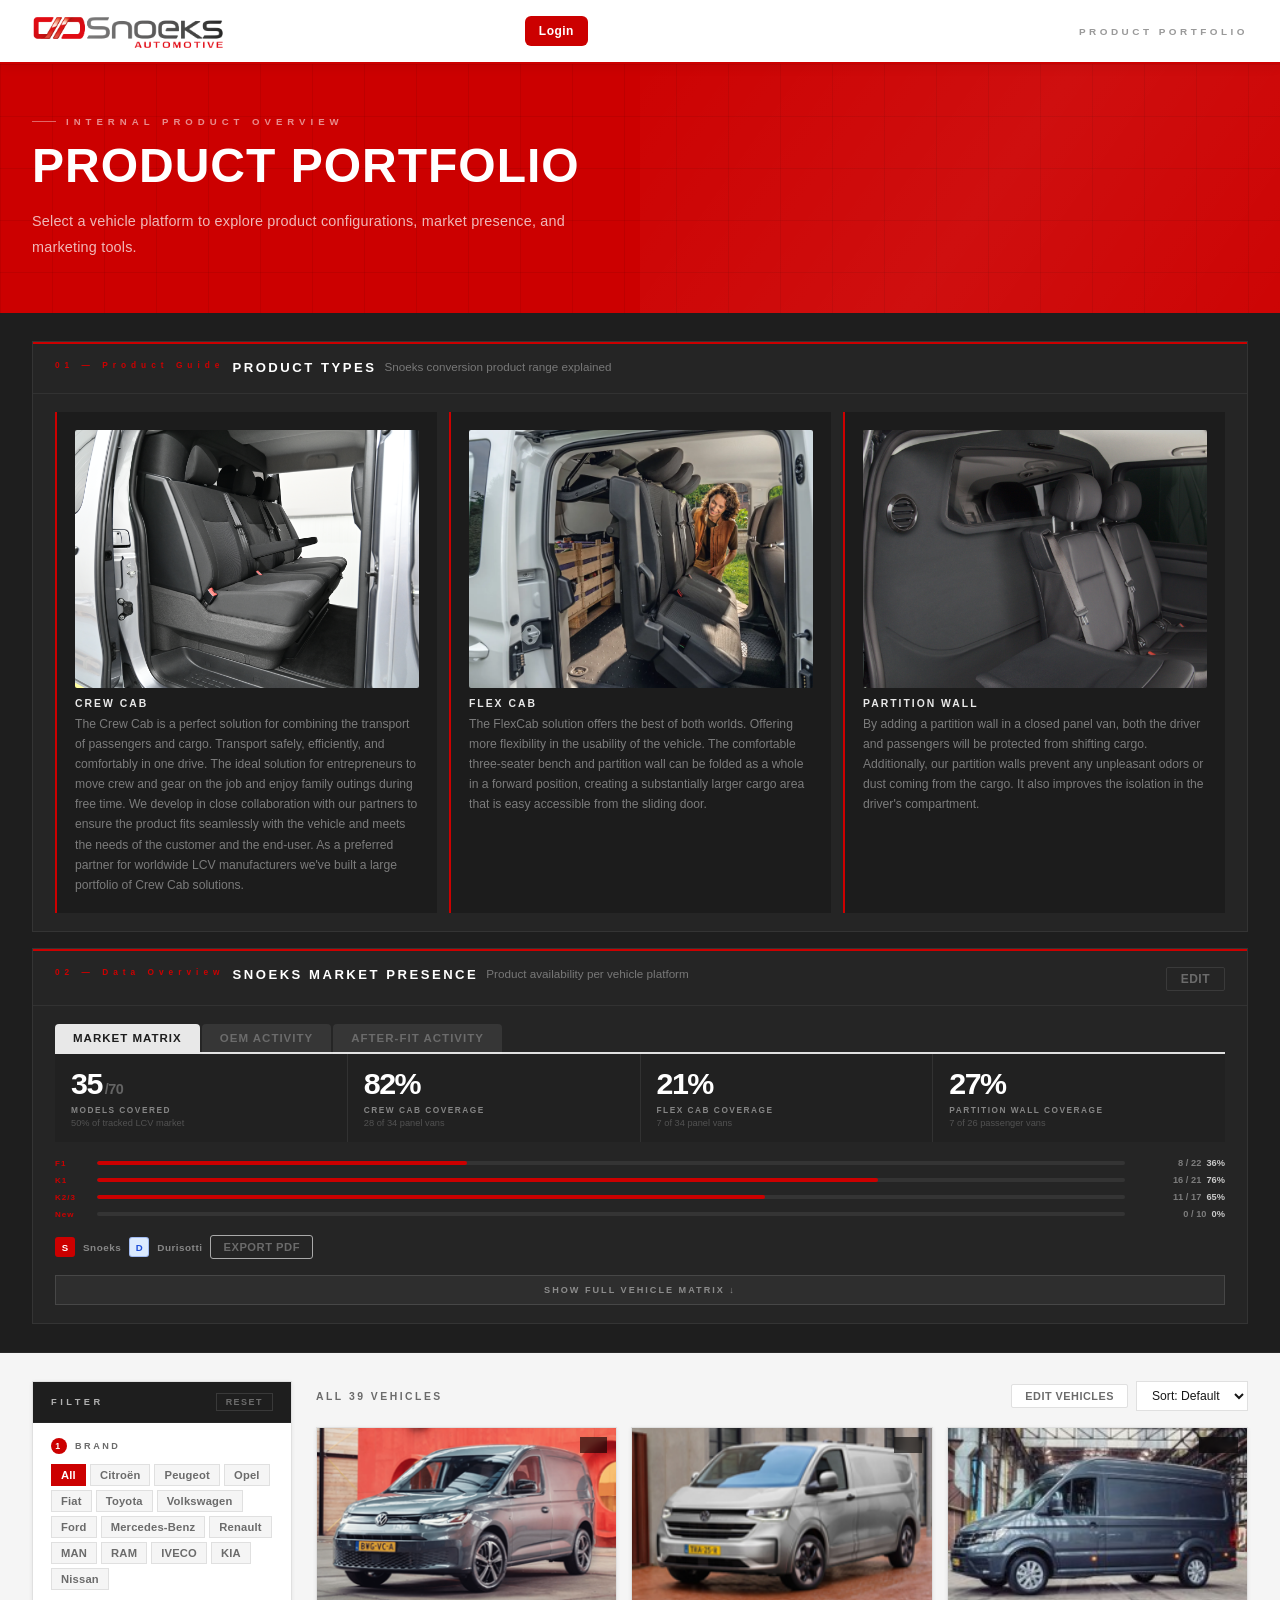
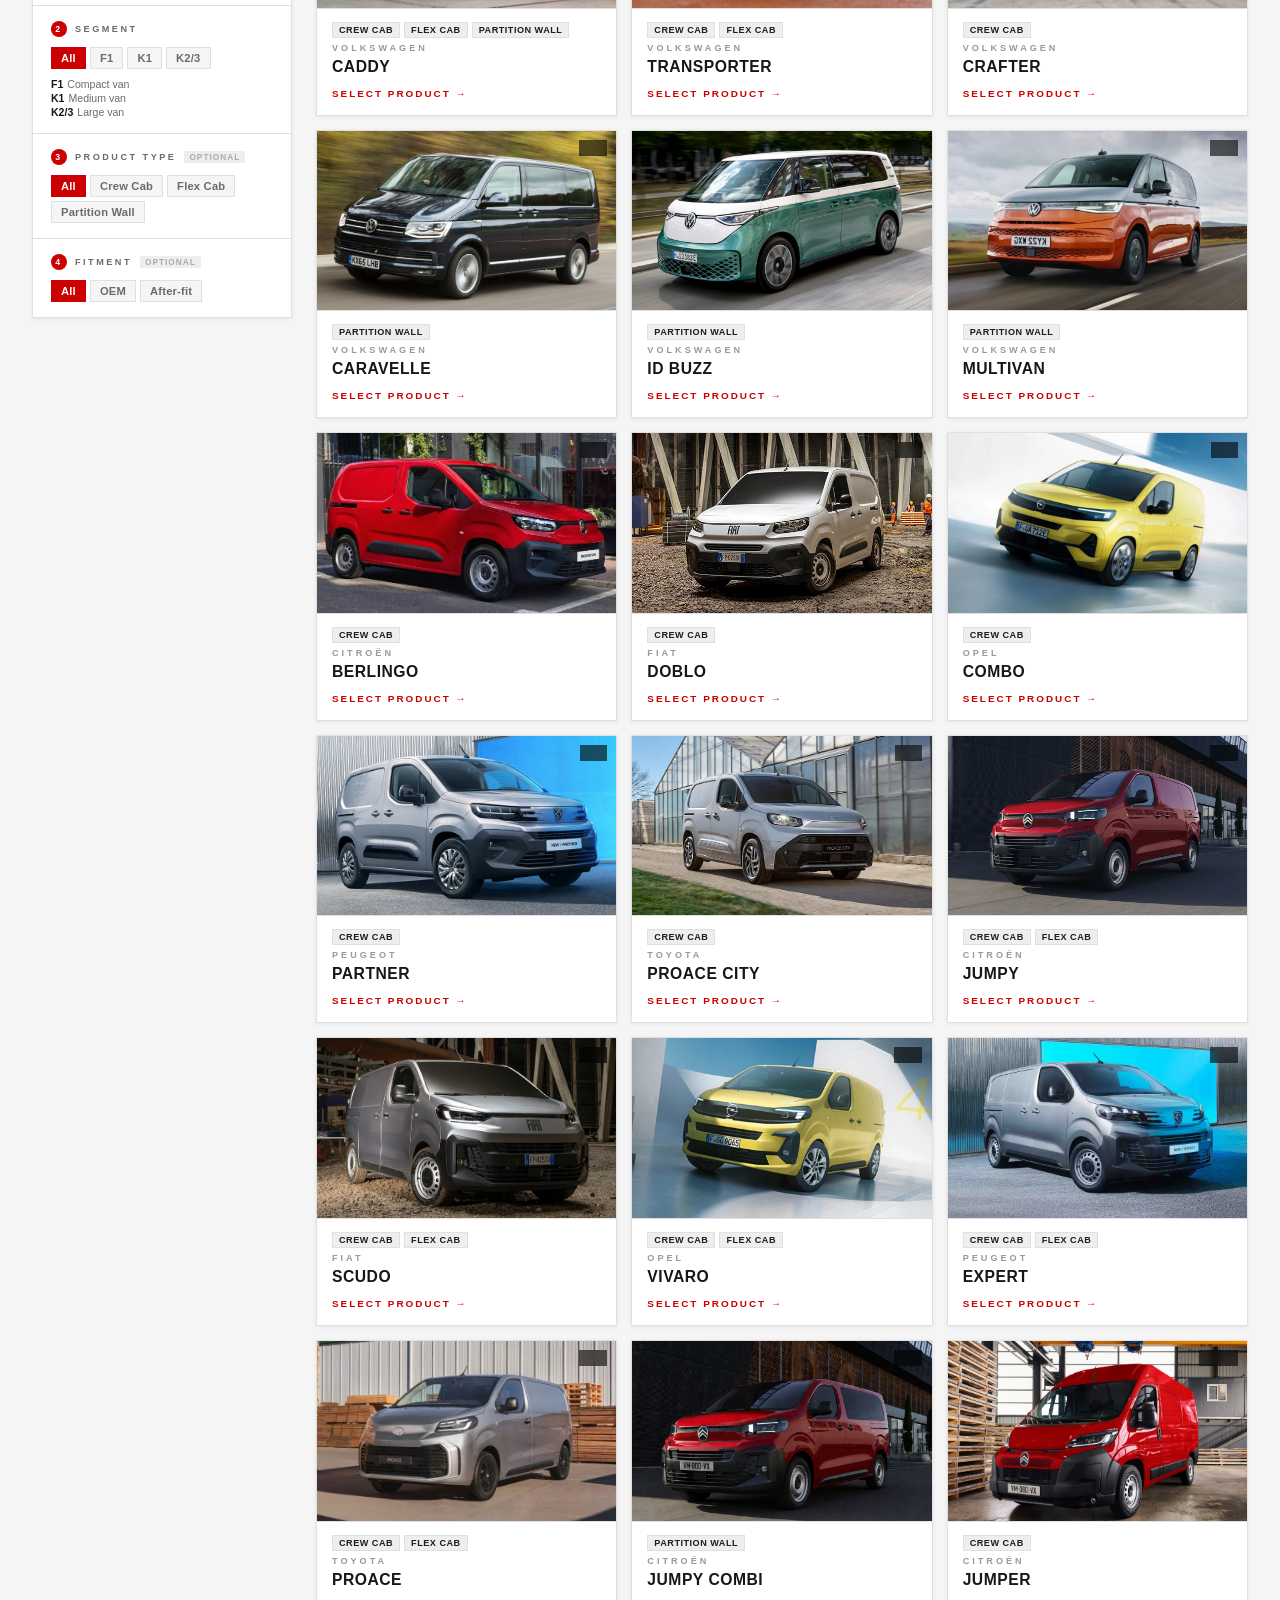
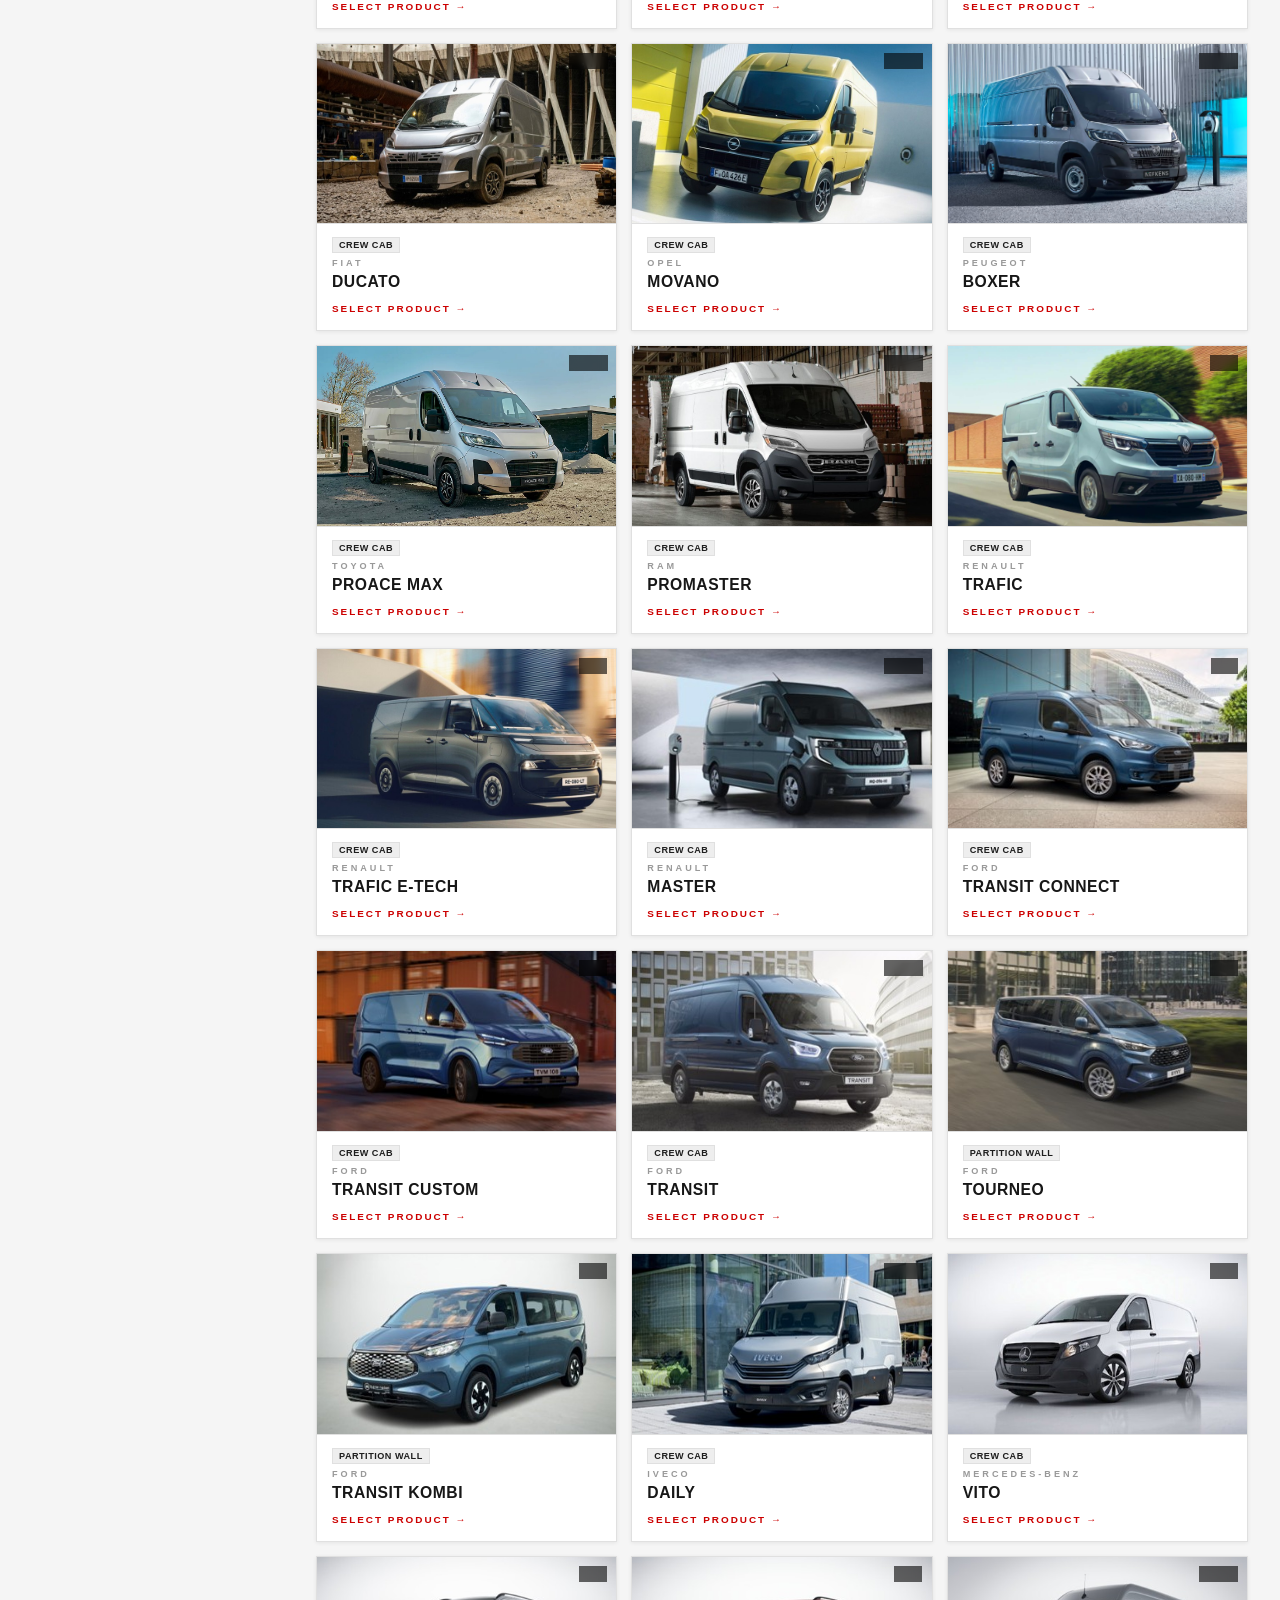
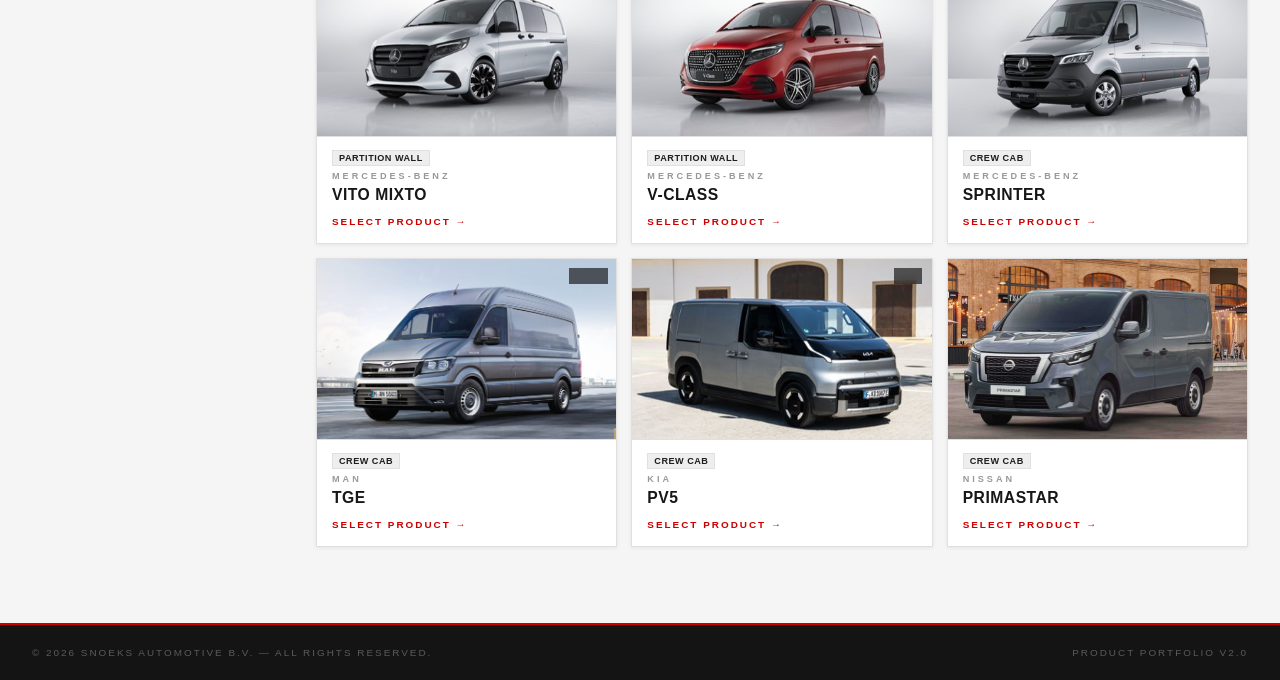
==== commit 81b2fc2d: "Add header login widget; remove full-page login overlay - Add username/password login to header (use" ====
--- a/index.html
+++ b/index.html
@@ -123,7 +123,7 @@
         <div class="overview-card-header">
           <div class="overview-card-eyebrow">02 — Data Overview</div>
           <h3 class="overview-card-title">Snoeks Market Presence</h3>
-          <p class="overview-card-sub">Product availability per vehicle platform — Snoeks vs. Durisotti</p>
+          <p class="overview-card-sub">Product availability per vehicle platform</p>
           <button class="matrix-edit-btn" id="matrix-edit-btn" title="Edit market presence">Edit</button>
         </div>
         <div class="overview-card-body">
@@ -391,6 +391,19 @@
           <button class="chip chip--type" data-value="Crew Cab">Crew Cab</button>
           <button class="chip chip--type" data-value="Flex Cab">Flex Cab</button>
           <button class="chip chip--type" data-value="Partition Wall">Partition Wall</button>
+        </div>
+      </div>
+
+      <!-- 4: Fitment -->
+      <div class="filter-group">
+        <span class="filter-label">
+          <span class="filter-number">4</span>Fitment
+          <span class="filter-optional">optional</span>
+        </span>
+        <div class="chip-group" id="fitment-chips">
+          <button class="chip active"          data-value="all">All</button>
+          <button class="chip chip--fitment"   data-value="OEM">OEM</button>
+          <button class="chip chip--fitment"   data-value="After-fit">After-fit</button>
         </div>
       </div>
 
@@ -473,17 +486,112 @@
   // ── Editable Market Matrix ──────────────────────────────────────────
   (function(){
     const STORAGE_KEY = 'snoeks_matrix_state';
+    const HIDDEN_VEH_KEY = 'snoeks_matrix_hidden';
+
+    function getHiddenVehicles() {
+      try { return new Set(JSON.parse(localStorage.getItem(HIDDEN_VEH_KEY)) || []); } catch(e) { return new Set(); }
+    }
+    function addHiddenVehicle(bv) {
+      const s = getHiddenVehicles(); s.add(bv);
+      localStorage.setItem(HIDDEN_VEH_KEY, JSON.stringify([...s]));
+    }
+
+    // Clean up all data for a deleted vehicle row
+    function cascadeDeleteVehicle(vehicleName) {
+      const name    = vehicleName.trim();
+      const nameLow = name.toLowerCase();
+
+      // 1. Directly remove all matching custom products (most reliable — no key guessing needed)
+      let customProds = [];
+      try { customProds = JSON.parse(localStorage.getItem('snoeks_custom_products')) || []; } catch(e) {}
+      const matchedBVs = new Set();
+      const remaining = customProds.filter(p => {
+        const full = `${p.brand} ${p.van}`.trim().toLowerCase();
+        if (nameLow === full) { matchedBVs.add(`${p.brand}|${p.van}`); return false; }
+        return true;
+      });
+      if (remaining.length !== customProds.length) {
+        localStorage.setItem('snoeks_custom_products', JSON.stringify(remaining));
+      }
+
+      // Also check catalogue products for the hidden-set key
+      const catalogProds = typeof products !== 'undefined' ? [...products] : [];
+      catalogProds.forEach(pr => {
+        const full = `${pr.brand} ${pr.van}`.trim().toLowerCase();
+        if (nameLow === full) matchedBVs.add(`${pr.brand}|${pr.van}`);
+      });
+
+      // Fallback for matrix-only rows that have no product entry
+      if (matchedBVs.size === 0) {
+        const parts = name.split(' ');
+        matchedBVs.add(parts.length >= 2
+          ? `${parts[0]}|${parts.slice(1).join(' ')}`
+          : `${name}|`);
+      }
+
+      // 2. Add to matrix hidden set and wipe related localStorage keys
+      const matHidden = getHiddenVehicles();
+      const TYPES    = ['Crew Cab','Flex Cab','Partition Wall'];
+      const FITMENTS = ['OEM','After-fit'];
+      matchedBVs.forEach(brandVan => {
+        matHidden.add(brandVan);
+        TYPES.forEach(t => FITMENTS.forEach(f => {
+          const k = `${brandVan}|${t}|${f}`;
+          ['snoeks_plants_','snoeks_mkt_','snoeks_intro_','snoeks_img_prod_'].forEach(pfx =>
+            localStorage.removeItem(pfx + k));
+        }));
+        const vanPart = brandVan.split('|')[1] || '';
+        localStorage.removeItem(`snoeks_vmeta_${brandVan}`);
+        if (vanPart) localStorage.removeItem(`snoeks_img_van_${vanPart}`);
+        localStorage.removeItem(`snoeks_sel_hidden_${brandVan}`);
+        try {
+          const plants = JSON.parse(localStorage.getItem('snoeks_oem_plants')) || [];
+          plants.forEach(pl => {
+            pl.products = (pl.products || []).filter(k => !k.startsWith(brandVan + '|'));
+          });
+          localStorage.setItem('snoeks_oem_plants', JSON.stringify(plants));
+        } catch(e) {}
+      });
+      localStorage.setItem(HIDDEN_VEH_KEY, JSON.stringify([...matHidden]));
+
+      // 3. Rebuild visible activity panels
+      const oemPanel = document.getElementById('mkt-ov-oem');
+      if (oemPanel && oemPanel.classList.contains('mkt-ov-panel--active')) buildOEMPanel(oemPanel);
+      const afPanel = document.getElementById('mkt-ov-af');
+      if (afPanel && afPanel.classList.contains('mkt-ov-panel--active')) buildAFPanel(afPanel);
+    }
 
     const OPTS = [
-      { value: '',      label: '—' },
-      { value: 'S',     label: 'S' },
-      { value: 'D',     label: 'D' },
-      { value: 'SD',    label: 'S & D' },
-      { value: 'New',   label: 'New' },
-      { value: 'Other', label: 'Other' },
+      { value: '',                   label: '—' },
+      { value: 'Snoeks',             label: 'Snoeks' },
+      { value: 'Durisotti',          label: 'Durisotti' },
+      { value: 'Snoeks & Durisotti', label: 'Snoeks & Durisotti' },
+      { value: 'Other',              label: 'Other' },
+      { value: 'New',                label: 'New' },
+      { value: 'Investigate',        label: 'Investigate' },
     ];
 
-    // Build initial state from current HTML badges
+    const COLS = ['cc-oem','cc-af','fc-oem','fc-af','pw-oem','pw-af'];
+
+    function makeBadgeHTML(val) {
+      if (!val) return '';
+      if (val === 'Snoeks & Durisotti' || val === 'SD')
+        return '<span class="mm-badge-tag mm-badge-tag--s">Snoeks</span><span class="mm-badge-tag mm-badge-tag--d">Durisotti</span>';
+      if (val === 'Snoeks'      || val === 'S') return '<span class="mm-badge-tag mm-badge-tag--s">Snoeks</span>';
+      if (val === 'Durisotti'   || val === 'D') return '<span class="mm-badge-tag mm-badge-tag--d">Durisotti</span>';
+      if (val === 'New')         return '<span class="mm-badge-tag mm-badge-tag--new">New</span>';
+      if (val === 'Other')       return '<span class="mm-badge-tag mm-badge-tag--other">Other</span>';
+      if (val === 'Investigate') return '<span class="mm-badge-tag mm-badge-tag--investigate">Investigate</span>';
+      return '';
+    }
+
+    function normalizeVal(v) {
+      if (v === 'S')  return 'Snoeks';
+      if (v === 'D')  return 'Durisotti';
+      if (v === 'SD') return 'Snoeks & Durisotti';
+      return v || '';
+    }
+
     function buildInitialState() {
       const state = {};
       document.querySelectorAll('#matrix-collapsible tbody tr[data-row]').forEach(tr => {
@@ -493,78 +601,256 @@
           const col = td.dataset.col;
           const hasS = !!td.querySelector('.matrix-badge--s');
           const hasD = !!td.querySelector('.matrix-badge--d');
-          state[row][col] = hasS && hasD ? 'SD' : hasS ? 'S' : hasD ? 'D' : '';
+          state[row][col] = hasS && hasD ? 'Snoeks & Durisotti' : hasS ? 'Snoeks' : hasD ? 'Durisotti' : '';
         });
       });
       return state;
     }
 
-    // Migrate old array format → new string format
     function maybesMigrate(s) {
-      const firstRow = Object.values(s)[0];
-      if (!firstRow) return s;
-      const firstCell = Object.values(firstRow)[0];
-      if (!Array.isArray(firstCell)) return s;
       const n = {};
       Object.keys(s).forEach(row => {
         n[row] = {};
         Object.keys(s[row]).forEach(col => {
           const v = s[row][col];
-          const hasS = Array.isArray(v) && v.includes('S');
-          const hasD = Array.isArray(v) && v.includes('D');
-          n[row][col] = hasS && hasD ? 'SD' : hasS ? 'S' : hasD ? 'D' : '';
+          if (Array.isArray(v)) {
+            const hasS = v.includes('S'), hasD = v.includes('D');
+            n[row][col] = hasS && hasD ? 'Snoeks & Durisotti' : hasS ? 'Snoeks' : hasD ? 'Durisotti' : '';
+          } else {
+            n[row][col] = normalizeVal(v);
+          }
         });
       });
       return n;
     }
 
-    // Replace badge content with select elements in every mm-cell
+    function buildCell(td, row, col, val, state) {
+      td.innerHTML = '';
+      const disp = document.createElement('span');
+      disp.className = 'mm-badge-display';
+      disp.innerHTML = makeBadgeHTML(val);
+      td.appendChild(disp);
+
+      const sel = document.createElement('select');
+      sel.className = 'mm-select';
+      sel.disabled = true;
+      sel.style.display = 'none';
+      OPTS.forEach(opt => {
+        const o = document.createElement('option');
+        o.value = opt.value;
+        o.textContent = opt.label;
+        if (opt.value === val) o.selected = true;
+        sel.appendChild(o);
+      });
+      sel.addEventListener('change', function() {
+        const newVal = this.value;
+        if (!state[row]) state[row] = {};
+        state[row][col] = newVal;
+        disp.innerHTML = makeBadgeHTML(newVal);
+        const hasAny = COLS.some(c => state[row][c]);
+        td.closest('tr').classList.toggle('mm-row--uncovered', !hasAny);
+        localStorage.setItem(STORAGE_KEY, JSON.stringify(state));
+        updateInsights(state);
+      });
+      td.appendChild(sel);
+    }
+
+    // Locked cols by van type
+    const LOCKED = { passenger: ['cc-oem','cc-af','fc-oem','fc-af'], panel: ['pw-oem','pw-af'] };
+
     function buildSelects(state) {
-      document.querySelectorAll('#matrix-collapsible tbody tr[data-row]').forEach(tr => {
+      // Add delete column to thead if missing
+      const thead = document.querySelector('.market-matrix thead');
+      if (thead && !thead.querySelector('.mm-del-th')) {
+        thead.querySelectorAll('tr').forEach(tr => {
+          const th = document.createElement('th');
+          th.className = 'mm-del-th';
+          tr.appendChild(th);
+        });
+        document.querySelectorAll('#matrix-collapsible tbody tr.mm-group-label td[colspan]').forEach(td => {
+          td.colSpan = parseInt(td.colSpan) + 1;
+        });
+      }
+
+      let isPassengerGroup = false;
+      let isNewGroup = false;
+      const tbody = document.querySelector('.market-matrix tbody');
+      if (!tbody) return;
+
+      tbody.querySelectorAll('tr').forEach(tr => {
+        if (tr.classList.contains('mm-group-label')) {
+          isNewGroup       = !!tr.querySelector('.mm-seg-badge--new');
+          isPassengerGroup = !isNewGroup && /passenger/i.test(tr.textContent);
+          return;
+        }
         const row = tr.dataset.row;
+        if (!row) return;
+
+        // Determine van type — Incoming/Asian group always 'mixed' (overrides stored value)
+        const storedType = state.__types && state.__types[row];
+        const vanType = isNewGroup ? 'mixed'
+                      : storedType || (isPassengerGroup ? 'passenger' : 'panel');
+        tr.dataset.vanType = vanType;
+        if (vanType !== storedType) {
+          if (!state.__types) state.__types = {};
+          state.__types[row] = vanType;
+        }
+
+        const lockedCols = LOCKED[vanType] || []; // LOCKED['mixed'] === undefined → []
+
         tr.querySelectorAll('td[data-col]').forEach(td => {
           const col = td.dataset.col;
-          const val = (state[row] && state[row][col]) || '';
-          td.innerHTML = '';
-          const sel = document.createElement('select');
-          sel.className = 'mm-select mm-select--' + (val || 'none');
-          sel.disabled = true;
-          OPTS.forEach(opt => {
-            const o = document.createElement('option');
-            o.value = opt.value;
-            o.textContent = opt.label;
-            if (opt.value === val) o.selected = true;
-            sel.appendChild(o);
-          });
-          sel.addEventListener('change', function() {
-            const newVal = this.value;
-            if (!state[row]) state[row] = {};
-            state[row][col] = newVal;
-            this.className = 'mm-select mm-select--' + (newVal || 'none');
-            const hasAny = Object.values(state[row]).some(v => v !== '');
-            tr.classList.toggle('mm-row--uncovered', !hasAny);
+          if (lockedCols.includes(col)) {
+            td.innerHTML = '';
+            td.classList.add('mm-cell--locked');
+          } else {
+            td.classList.remove('mm-cell--locked');
+            const val = normalizeVal((state[row] && state[row][col]) || '');
+            buildCell(td, row, col, val, state);
+          }
+        });
+
+        if (!tr.querySelector('.mm-del-cell')) {
+          const delTd = document.createElement('td');
+          delTd.className = 'mm-del-cell';
+          const delBtn = document.createElement('button');
+          delBtn.className = 'mm-del-btn';
+          delBtn.title = 'Remove row';
+          delBtn.textContent = '×';
+          delBtn.style.display = 'none';
+          delBtn.addEventListener('click', () => {
+            const nameEl = tr.querySelector('.mm-vehicle-cell');
+            if (nameEl) cascadeDeleteVehicle(nameEl.textContent.trim());
+            delete state[row];
+            if (state.__types) delete state.__types[row];
+            tr.remove();
             localStorage.setItem(STORAGE_KEY, JSON.stringify(state));
             updateInsights(state);
           });
-          td.appendChild(sel);
-        });
-      });
-    }
-
-    // Load or init state
-    let matrixState;
-    try { matrixState = JSON.parse(localStorage.getItem(STORAGE_KEY)) || null; } catch(e){}
-    if (!matrixState) {
-      matrixState = buildInitialState();
-      localStorage.setItem(STORAGE_KEY, JSON.stringify(matrixState));
-    } else {
-      matrixState = maybesMigrate(matrixState);
+          delTd.appendChild(delBtn);
+          tr.appendChild(delTd);
+        }
+      });
+
+      // Inject a bottom-of-group "+ Add vehicle" row for each group (once)
+      if (!tbody.querySelector('.mm-group-add-row')) {
+        tbody.querySelectorAll('tr.mm-group-label').forEach(labelTr => {
+          const badgeEl = labelTr.querySelector('.mm-seg-badge');
+          const seg = badgeEl
+            ? (badgeEl.classList.contains('mm-seg-badge--new') ? 'New' : badgeEl.textContent.trim())
+            : 'F1';
+          const isNew   = !!badgeEl && badgeEl.classList.contains('mm-seg-badge--new');
+          const vanType = isNew ? 'mixed' : /passenger/i.test(labelTr.textContent) ? 'passenger' : 'panel';
+
+          // Find the next group-label sibling (or null = end of tbody)
+          let nextLabel = null;
+          let sib = labelTr.nextElementSibling;
+          while (sib) {
+            if (sib.classList.contains('mm-group-label')) { nextLabel = sib; break; }
+            sib = sib.nextElementSibling;
+          }
+
+          const addTr = document.createElement('tr');
+          addTr.className = 'mm-group-add-row';
+          addTr.style.display = 'none';
+          const colCount = parseInt(labelTr.querySelector('td').colSpan) || 9;
+          const addTd = document.createElement('td');
+          addTd.colSpan = colCount;
+          const addBtn = document.createElement('button');
+          addBtn.className = 'mm-group-add-btn';
+          addBtn.textContent = '+ Add vehicle';
+          addBtn.addEventListener('click', () => addVehicleRow(state, seg, vanType, addTr));
+          addTd.appendChild(addBtn);
+          addTr.appendChild(addTd);
+
+          if (nextLabel) {
+            tbody.insertBefore(addTr, nextLabel);
+          } else {
+            tbody.appendChild(addTr);
+          }
+        });
+      }
+    }
+
+    function addVehicleRow(state, seg, vanType, insertBeforeRow) {
+      const name = prompt('Vehicle name:');
+      if (!name || !name.trim()) return;
+
+      const rowKey = name.trim().toLowerCase().replace(/[^a-z0-9]+/g,'-').replace(/(^-|-$)/g,'');
+      if (state[rowKey]) { alert('A row with this name already exists.'); return; }
+
+      state[rowKey] = {};
+      COLS.forEach(c => { state[rowKey][c] = ''; });
+      if (!state.__types) state.__types = {};
+      state.__types[rowKey] = vanType;
+      localStorage.setItem(STORAGE_KEY, JSON.stringify(state));
+
+      const tbody = document.querySelector('.market-matrix tbody');
+      const tr = document.createElement('tr');
+      tr.dataset.row = rowKey;
+      tr.dataset.vanType = vanType;
+      tr.classList.add('mm-row--uncovered');
+
+      const segTd = document.createElement('td');
+      segTd.className = 'mm-seg-cell';
+      segTd.textContent = seg;
+      tr.appendChild(segTd);
+
+      const nameTd = document.createElement('td');
+      nameTd.className = 'mm-vehicle-cell';
+      nameTd.textContent = name.trim();
+      tr.appendChild(nameTd);
+
+      const lockedCols = LOCKED[vanType] || [];
+      COLS.forEach(col => {
+        const td = document.createElement('td');
+        td.className = 'mm-cell';
+        td.dataset.col = col;
+        if (lockedCols.includes(col)) {
+          td.classList.add('mm-cell--locked');
+        } else {
+          buildCell(td, rowKey, col, '', state);
+          td.querySelector('.mm-badge-display').style.display = 'none';
+          const sel = td.querySelector('.mm-select');
+          sel.style.display = 'inline-block';
+          sel.disabled = false;
+        }
+        tr.appendChild(td);
+      });
+
+      const delTd = document.createElement('td');
+      delTd.className = 'mm-del-cell';
+      const delBtn = document.createElement('button');
+      delBtn.className = 'mm-del-btn';
+      delBtn.title = 'Remove row';
+      delBtn.textContent = '×';
+      delBtn.style.display = 'inline-block';
+      delBtn.addEventListener('click', () => {
+        const nameEl = tr.querySelector('.mm-vehicle-cell');
+        if (nameEl) cascadeDeleteVehicle(nameEl.textContent.trim());
+        delete state[rowKey];
+        if (state.__types) delete state.__types[rowKey];
+        tr.remove();
+        localStorage.setItem(STORAGE_KEY, JSON.stringify(state));
+        updateInsights(state);
+      });
+      delTd.appendChild(delBtn);
+      tr.appendChild(delTd);
+
+      if (insertBeforeRow) {
+        tbody.insertBefore(tr, insertBeforeRow);
+      } else {
+        tbody.appendChild(tr);
+      }
+      updateInsights(state);
     }
 
     function updateInsights(state) {
       const tbody = document.querySelector('.market-matrix tbody');
       if (!tbody) return;
       const totals  = { F1: 0, K1: 0, 'K2/3': 0, New: 0 };
+      const ccTotal = { F1: 0, K1: 0, 'K2/3': 0, New: 0 }; // panel vans only
+      const pwTotal = { F1: 0, K1: 0, 'K2/3': 0, New: 0 }; // passenger vans only
       const covered = { all: 0, cc: 0, fc: 0, pw: 0, F1: 0, K1: 0, 'K2/3': 0, New: 0 };
       let inNew = false;
       tbody.querySelectorAll('tr').forEach(tr => {
@@ -578,28 +864,34 @@
         const seg = inNew ? 'New' : (segCell ? segCell.textContent.trim() : null);
         if (!seg || !(seg in totals)) return;
         totals[seg]++;
+        const vanType = tr.dataset.vanType || 'panel';
         const rs = state[row] || {};
-        const sn = v => v === 'S' || v === 'SD';
-        const hasCc  = sn(rs['cc-oem'])  || sn(rs['cc-af']);
-        const hasFc  = sn(rs['fc-oem'])  || sn(rs['fc-af']);
-        const hasPw  = sn(rs['pw-oem'])  || sn(rs['pw-af']);
+        const sn = v => v === 'Snoeks' || v === 'Snoeks & Durisotti';
+        // CC/FC only applies to panel vans; PW only applies to passenger vans
+        const hasCc = vanType === 'panel' && (sn(rs['cc-oem']) || sn(rs['cc-af']));
+        const hasFc = vanType === 'panel' && (sn(rs['fc-oem']) || sn(rs['fc-af']));
+        const hasPw = vanType === 'passenger' && (sn(rs['pw-oem']) || sn(rs['pw-af']));
+        if (vanType === 'panel') ccTotal[seg]++;
+        if (vanType === 'passenger') pwTotal[seg]++;
         if (hasCc || hasFc || hasPw) { covered.all++; covered[seg]++; }
         if (hasCc) covered.cc++;
         if (hasFc) covered.fc++;
         if (hasPw) covered.pw++;
       });
-      const total = totals.F1 + totals.K1 + totals['K2/3'] + totals.New;
+      const total   = totals.F1 + totals.K1 + totals['K2/3'] + totals.New;
+      const totalCC = ccTotal.F1 + ccTotal.K1 + ccTotal['K2/3'] + ccTotal.New;
+      const totalPW = pwTotal.F1 + pwTotal.K1 + pwTotal['K2/3'] + pwTotal.New;
       const pct = (n, t) => t ? Math.round(n / t * 100) : 0;
       const el = id => document.getElementById(id);
       if (el('ms-covered-val')) el('ms-covered-val').textContent = covered.all;
       if (el('ms-covered-of'))  el('ms-covered-of').textContent  = '/' + total;
       if (el('ms-covered-pct')) el('ms-covered-pct').textContent = pct(covered.all, total) + '% of tracked LCV market';
-      if (el('ms-cc-val')) el('ms-cc-val').textContent = pct(covered.cc, total) + '%';
-      if (el('ms-cc-sub')) el('ms-cc-sub').textContent = covered.cc + ' of ' + total + ' models';
-      if (el('ms-fc-val')) el('ms-fc-val').textContent = pct(covered.fc, total) + '%';
-      if (el('ms-fc-sub')) el('ms-fc-sub').textContent = covered.fc + ' of ' + total + ' models';
-      if (el('ms-pw-val')) el('ms-pw-val').textContent = pct(covered.pw, total) + '%';
-      if (el('ms-pw-sub')) el('ms-pw-sub').textContent = covered.pw + ' of ' + total + ' models';
+      if (el('ms-cc-val')) el('ms-cc-val').textContent = pct(covered.cc, totalCC) + '%';
+      if (el('ms-cc-sub')) el('ms-cc-sub').textContent = covered.cc + ' of ' + totalCC + ' panel vans';
+      if (el('ms-fc-val')) el('ms-fc-val').textContent = pct(covered.fc, totalCC) + '%';
+      if (el('ms-fc-sub')) el('ms-fc-sub').textContent = covered.fc + ' of ' + totalCC + ' panel vans';
+      if (el('ms-pw-val')) el('ms-pw-val').textContent = pct(covered.pw, totalPW) + '%';
+      if (el('ms-pw-sub')) el('ms-pw-sub').textContent = covered.pw + ' of ' + totalPW + ' passenger vans';
       [['F1','f1'],['K1','k1'],['K2/3','k23'],['New','new']].forEach(([seg, id]) => {
         const t = totals[seg], c = covered[seg], p = pct(c, t);
         const b = el('ms-' + id + '-bar'), pe = el('ms-' + id + '-pct');
@@ -608,6 +900,53 @@
       });
     }
 
+    // Load or init state
+    let matrixState;
+    try { matrixState = JSON.parse(localStorage.getItem(STORAGE_KEY)) || null; } catch(e){}
+    if (!matrixState) {
+      matrixState = buildInitialState();
+      localStorage.setItem(STORAGE_KEY, JSON.stringify(matrixState));
+    } else {
+      matrixState = maybesMigrate(matrixState);
+    }
+
+    // Startup cleanup: remove any vehicle whose name contains the word "test"
+    (function purgeTestVehicles() {
+      try {
+        const isTest = name => /\btest\b/i.test(name);
+        // Custom products
+        const cp = JSON.parse(localStorage.getItem('snoeks_custom_products')) || [];
+        const testBVs = new Set(
+          cp.filter(p => isTest(`${p.brand} ${p.van}`)).map(p => `${p.brand}|${p.van}`)
+        );
+        if (testBVs.size > 0) {
+          localStorage.setItem('snoeks_custom_products', JSON.stringify(
+            cp.filter(p => !testBVs.has(`${p.brand}|${p.van}`))
+          ));
+          const mh = new Set(JSON.parse(localStorage.getItem('snoeks_matrix_hidden') || '[]'));
+          testBVs.forEach(bv => {
+            mh.add(bv);
+            ['Crew Cab','Flex Cab','Partition Wall'].forEach(t => ['OEM','After-fit'].forEach(f => {
+              const k = `${bv}|${t}|${f}`;
+              ['snoeks_plants_','snoeks_mkt_','snoeks_intro_','snoeks_img_prod_'].forEach(pfx =>
+                localStorage.removeItem(pfx + k));
+            }));
+          });
+          localStorage.setItem('snoeks_matrix_hidden', JSON.stringify([...mh]));
+        }
+        // Matrix state rows
+        let changed = false;
+        Object.keys(matrixState).forEach(k => {
+          if (k !== '__types' && isTest(k.replace(/-/g, ' '))) {
+            delete matrixState[k];
+            if (matrixState.__types) delete matrixState.__types[k];
+            changed = true;
+          }
+        });
+        if (changed) localStorage.setItem(STORAGE_KEY, JSON.stringify(matrixState));
+      } catch(e) {}
+    })();
+
     buildSelects(matrixState);
     updateInsights(matrixState);
 
@@ -624,7 +963,10 @@
       btn.textContent = 'Done';
       btn.classList.add('matrix-edit-btn--active');
       document.body.classList.add('matrix-edit-active');
-      document.querySelectorAll('.mm-select').forEach(sel => sel.disabled = false);
+      document.querySelectorAll('.mm-badge-display').forEach(s => s.style.display = 'none');
+      document.querySelectorAll('.mm-select').forEach(sel => { sel.style.display = 'inline-block'; sel.disabled = false; });
+      document.querySelectorAll('.mm-del-btn').forEach(b => b.style.display = 'inline-block');
+      document.querySelectorAll('.mm-group-add-row').forEach(r => r.style.display = '');
     }
 
     function deactivateEditMode(btn) {
@@ -632,7 +974,10 @@
       btn.textContent = 'Edit';
       btn.classList.remove('matrix-edit-btn--active');
       document.body.classList.remove('matrix-edit-active');
-      document.querySelectorAll('.mm-select').forEach(sel => sel.disabled = true);
+      document.querySelectorAll('.mm-select').forEach(sel => { sel.style.display = 'none'; sel.disabled = true; });
+      document.querySelectorAll('.mm-badge-display').forEach(s => s.style.display = 'inline-flex');
+      document.querySelectorAll('.mm-del-btn').forEach(b => b.style.display = 'none');
+      document.querySelectorAll('.mm-group-add-row').forEach(r => r.style.display = 'none');
     }
 
     document.getElementById('matrix-edit-btn').addEventListener('click', function() {
@@ -753,7 +1098,8 @@
     // ── OEM Panel (plant-centric) ──────────────────────────────────────
     function buildOEMPanel(container) {
       function getCustomProds() { try { return JSON.parse(localStorage.getItem('snoeks_custom_products')) || []; } catch(e) { return []; } }
-      const oemProds = (typeof products !== 'undefined') ? [...products, ...getCustomProds()].filter(p => p.fitment === 'OEM') : [];
+      const _oemHidden = new Set(JSON.parse(localStorage.getItem('snoeks_matrix_hidden') || '[]'));
+      const oemProds = (typeof products !== 'undefined') ? [...products, ...getCustomProds()].filter(p => p.fitment === 'OEM' && !_oemHidden.has(`${p.brand}|${p.van}`)) : [];
       const PLANTS_KEY = 'snoeks_oem_plants';
       const oemExpanded = new Set();
 
@@ -926,7 +1272,8 @@
     // ── AF Panel ──────────────────────────────────────────────────────
     function buildAFPanel(container) {
       function getCustomProdsAF() { try { return JSON.parse(localStorage.getItem('snoeks_custom_products')) || []; } catch(e) { return []; } }
-      const afProds = (typeof products !== 'undefined') ? [...products, ...getCustomProdsAF()].filter(p => p.fitment !== 'OEM') : [];
+      const _afHidden = new Set(JSON.parse(localStorage.getItem('snoeks_matrix_hidden') || '[]'));
+      const afProds = (typeof products !== 'undefined') ? [...products, ...getCustomProdsAF()].filter(p => p.fitment !== 'OEM' && !_afHidden.has(`${p.brand}|${p.van}`)) : [];
       const afExpanded = new Set();
       function normH(v) { return Array.isArray(v) ? v : (!v||v==='—') ? [] : [v]; }
       function certCls(v) { return v==='YES'?'ct-cert--yes':v==='NO'?'ct-cert--no':'ct-cert--interest'; }
--- a/styles.css
+++ b/styles.css
@@ -550,14 +550,6 @@
   opacity: 0.45;
 }
 
-.mm-row--uncovered .mm-vehicle-cell::after {
-  content: ' — opportunity';
-  font-size: 0.5rem;
-  font-weight: 600;
-  color: rgba(255,200,80,0.55);
-  letter-spacing: 0.5px;
-  margin-left: 6px;
-}
 
 /* Market matrix legend */
 .matrix-legend {
@@ -624,8 +616,15 @@
   width: 100%;
   border-collapse: collapse;
   font-size: 0.71rem;
-  min-width: 600px;
-}
+  min-width: 900px;
+  table-layout: fixed;
+}
+
+.market-matrix th.mm-seg     { width: 36px; }
+.market-matrix th.mm-vehicle { width: auto; }
+.market-matrix th.mm-prod    { width: 260px; } /* each product group = 2 × 130px */
+.mm-del-th                   { width: 32px !important; }
+.mm-subhead th:nth-child(n+3):not(.mm-del-th) { width: 130px; }
 
 .market-matrix thead th {
   position: sticky;
@@ -698,7 +697,7 @@
 .mm-cell {
   text-align: center;
   border-left: 1px solid rgba(255,255,255,0.04);
-  min-width: 44px;
+  width: 130px;
 }
 .mm-cell .matrix-badge {
   margin: 1px;
@@ -707,6 +706,29 @@
 .mm-group-label td {
   padding: 7px 8px 2px;
   border-bottom: none;
+}
+.mm-group-add-row td {
+  padding: 3px 8px 6px;
+  border-bottom: none;
+  text-align: right;
+}
+.mm-group-add-btn {
+  padding: 3px 10px;
+  background: rgba(0,0,0,0.04);
+  border: 1px dashed rgba(0,0,0,0.22);
+  border-radius: 3px;
+  color: rgba(0,0,0,0.4);
+  font-size: 0.55rem;
+  font-weight: 800;
+  letter-spacing: 1px;
+  text-transform: uppercase;
+  cursor: pointer;
+  white-space: nowrap;
+}
+.mm-group-add-btn:hover {
+  background: rgba(0,0,0,0.07);
+  border-color: rgba(0,0,0,0.38);
+  color: rgba(0,0,0,0.6);
 }
 .mm-seg-badge {
   display: inline-flex;
@@ -894,6 +916,8 @@
 
 .chip--type:hover  { border-color: var(--dark); color: var(--dark); }
 .chip--type.active { background: var(--dark); border-color: var(--dark); color: var(--white); }
+.chip--fitment:hover  { border-color: #1d6fa4; color: #1d6fa4; }
+.chip--fitment.active { background: #1d6fa4; border-color: #1d6fa4; color: #fff; }
 
 .segment-legend {
   margin-top: 9px;
@@ -3946,65 +3970,55 @@
   line-height: 1.3;
 }
 
-/* ── Market Matrix white background ──────────────────────────────── */
+/* ── Market Matrix light-grey background ─────────────────────────── */
 #mkt-ov-matrix {
-  background: #fff;
-  border-radius: 2px;
-  padding: 16px 0 4px;
+  background: transparent;
+  padding: 0;
+  margin: 0;
+}
+#mkt-ov-matrix .matrix-collapsible {
+  background: transparent;
   margin: 0 -22px;
-  padding-left: 22px;
-  padding-right: 22px;
-}
-#mkt-ov-matrix .market-summary-grid {
-  background: rgba(0,0,0,0.06);
-}
-#mkt-ov-matrix .ms-stat {
-  background: #f5f5f5;
-}
-#mkt-ov-matrix .ms-val { color: #111; }
-#mkt-ov-matrix .ms-of { color: rgba(0,0,0,0.35); }
-#mkt-ov-matrix .ms-label { color: rgba(0,0,0,0.5); }
-#mkt-ov-matrix .ms-sub { color: rgba(0,0,0,0.38); }
-#mkt-ov-matrix .mss-bar { background: rgba(0,0,0,0.09); }
-#mkt-ov-matrix .mss-pct { color: rgba(0,0,0,0.45); }
-#mkt-ov-matrix .mss-pct em { color: rgba(0,0,0,0.75); }
-#mkt-ov-matrix .matrix-legend { color: rgba(0,0,0,0.55); }
+  padding: 0;
+}
+#mkt-ov-matrix .matrix-legend { color: rgba(255,255,255,0.45); }
 #mkt-ov-matrix .matrix-toggle-btn {
-  background: rgba(0,0,0,0.03);
-  border-color: rgba(0,0,0,0.12);
-  color: rgba(0,0,0,0.5);
+  background: rgba(255,255,255,0.04);
+  border-color: rgba(255,255,255,0.12);
+  color: rgba(255,255,255,0.45);
 }
 #mkt-ov-matrix .matrix-toggle-btn:hover,
 #mkt-ov-matrix .matrix-toggle-btn--open {
   border-color: rgba(204,0,0,0.4);
   color: var(--red);
-  background: rgba(204,0,0,0.04);
+  background: rgba(204,0,0,0.05);
 }
 #mkt-ov-matrix .matrix-scroll {
-  background: #fff;
-  border: 1px solid rgba(0,0,0,0.08);
-  border-radius: 2px;
+  background: #ececec;
+  border: none;
+  border-radius: 0;
+  padding: 12px 22px 12px;
 }
 #mkt-ov-matrix .market-matrix thead th {
-  background: #f0f0f0;
+  background: #e2e2e2;
 }
 #mkt-ov-matrix .market-matrix th {
   color: rgba(0,0,0,0.45);
   border-bottom-color: rgba(0,0,0,0.1);
 }
 #mkt-ov-matrix .market-matrix th.mm-prod {
-  border-left-color: rgba(0,0,0,0.07);
+  border-left-color: rgba(0,0,0,0.08);
   color: rgba(0,0,0,0.55);
 }
 #mkt-ov-matrix .mm-subhead th {
   color: rgba(0,0,0,0.35);
+  border-bottom-color: rgba(0,0,0,0.08);
+}
+#mkt-ov-matrix .mm-subhead th:nth-child(n+3) {
+  border-left-color: rgba(0,0,0,0.06);
+}
+#mkt-ov-matrix .market-matrix td {
   border-bottom-color: rgba(0,0,0,0.07);
-}
-#mkt-ov-matrix .mm-subhead th:nth-child(n+3) {
-  border-left-color: rgba(0,0,0,0.05);
-}
-#mkt-ov-matrix .market-matrix td {
-  border-bottom-color: rgba(0,0,0,0.06);
   color: rgba(0,0,0,0.65);
 }
 #mkt-ov-matrix .mm-seg-cell {
@@ -4017,19 +4031,16 @@
   color: rgba(0,0,0,0.38);
 }
 #mkt-ov-matrix .mm-cell {
-  border-left-color: rgba(0,0,0,0.05);
+  border-left-color: rgba(0,0,0,0.06);
 }
 #mkt-ov-matrix .mm-group-label td {
   color: rgba(0,0,0,0.4);
 }
 #mkt-ov-matrix .market-matrix tbody tr:not(.mm-group-label):hover td {
-  background: rgba(0,0,0,0.025);
+  background: rgba(0,0,0,0.04);
 }
 #mkt-ov-matrix .mm-row--uncovered td {
   opacity: 0.55;
-}
-#mkt-ov-matrix .mm-row--uncovered .mm-vehicle-cell::after {
-  color: rgba(180,120,0,0.8);
 }
 #mkt-ov-matrix .matrix-fit-tag {
   background: rgba(0,0,0,0.06);
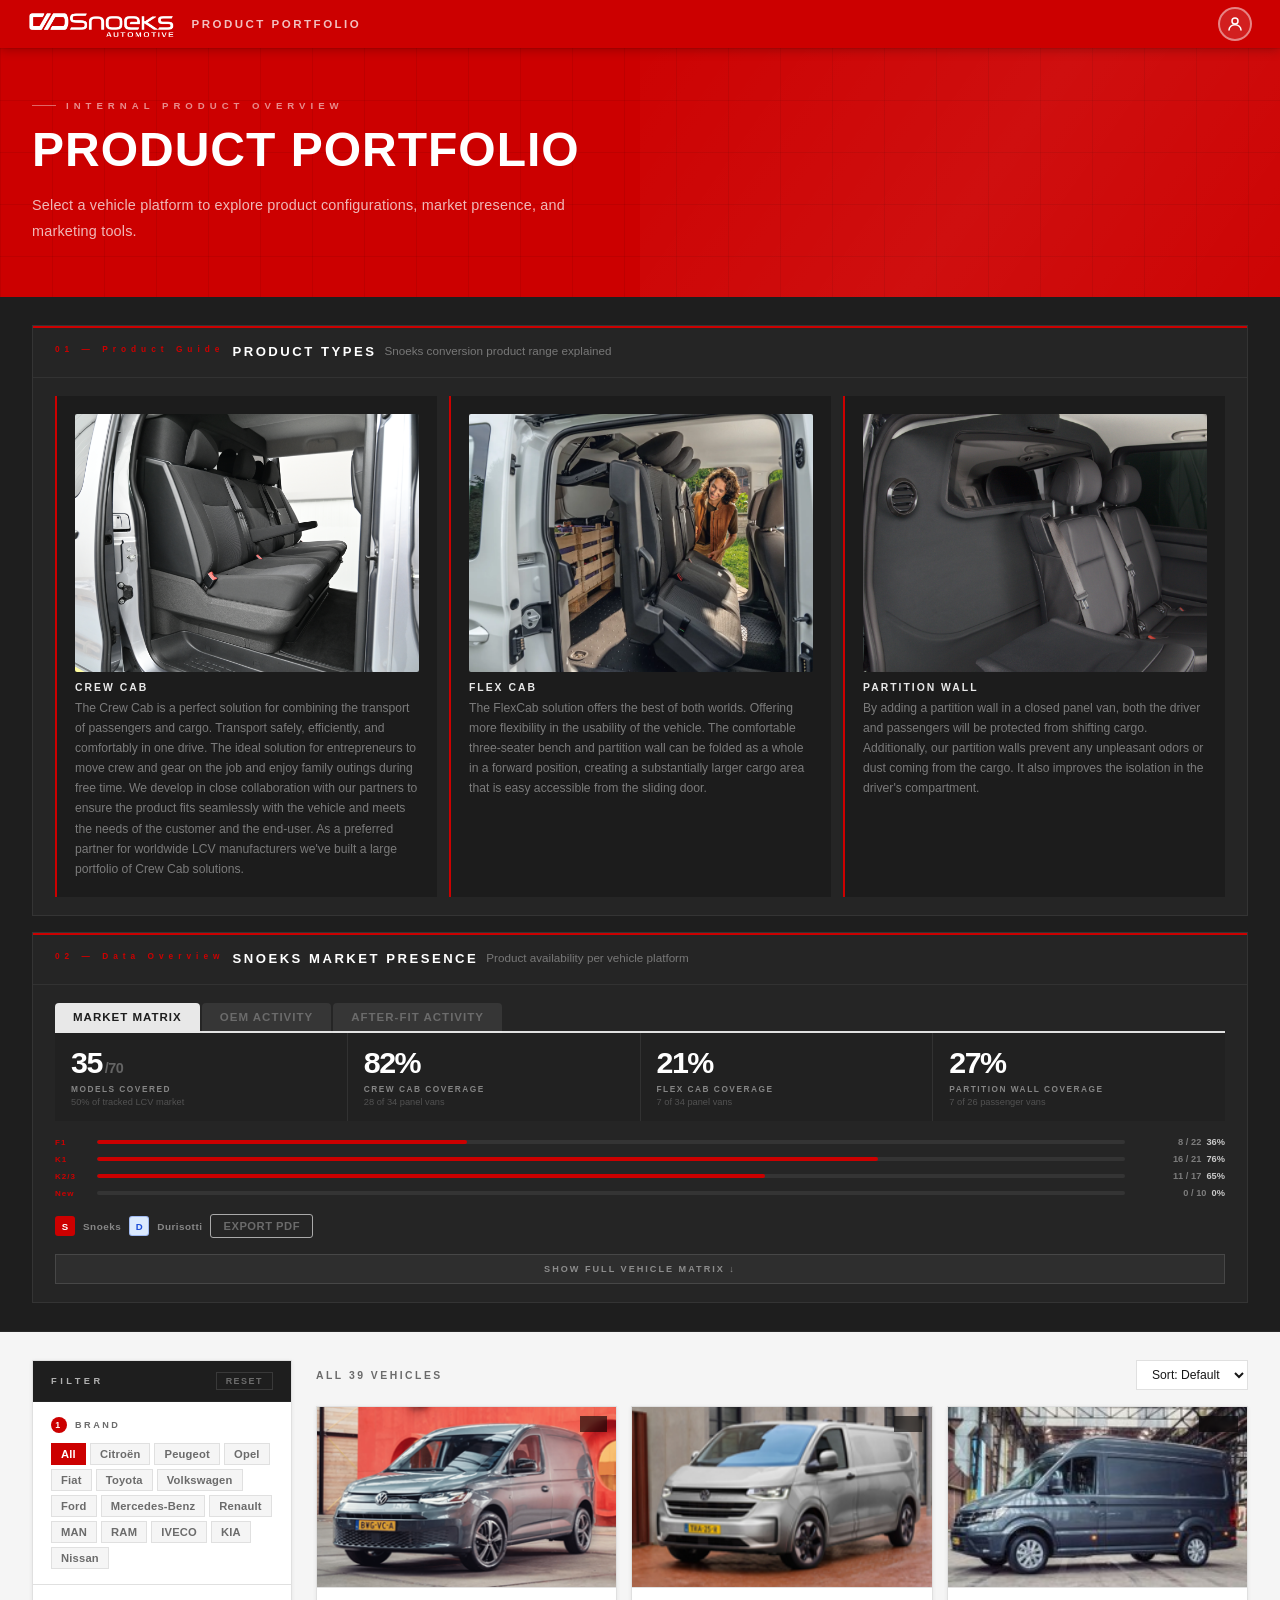
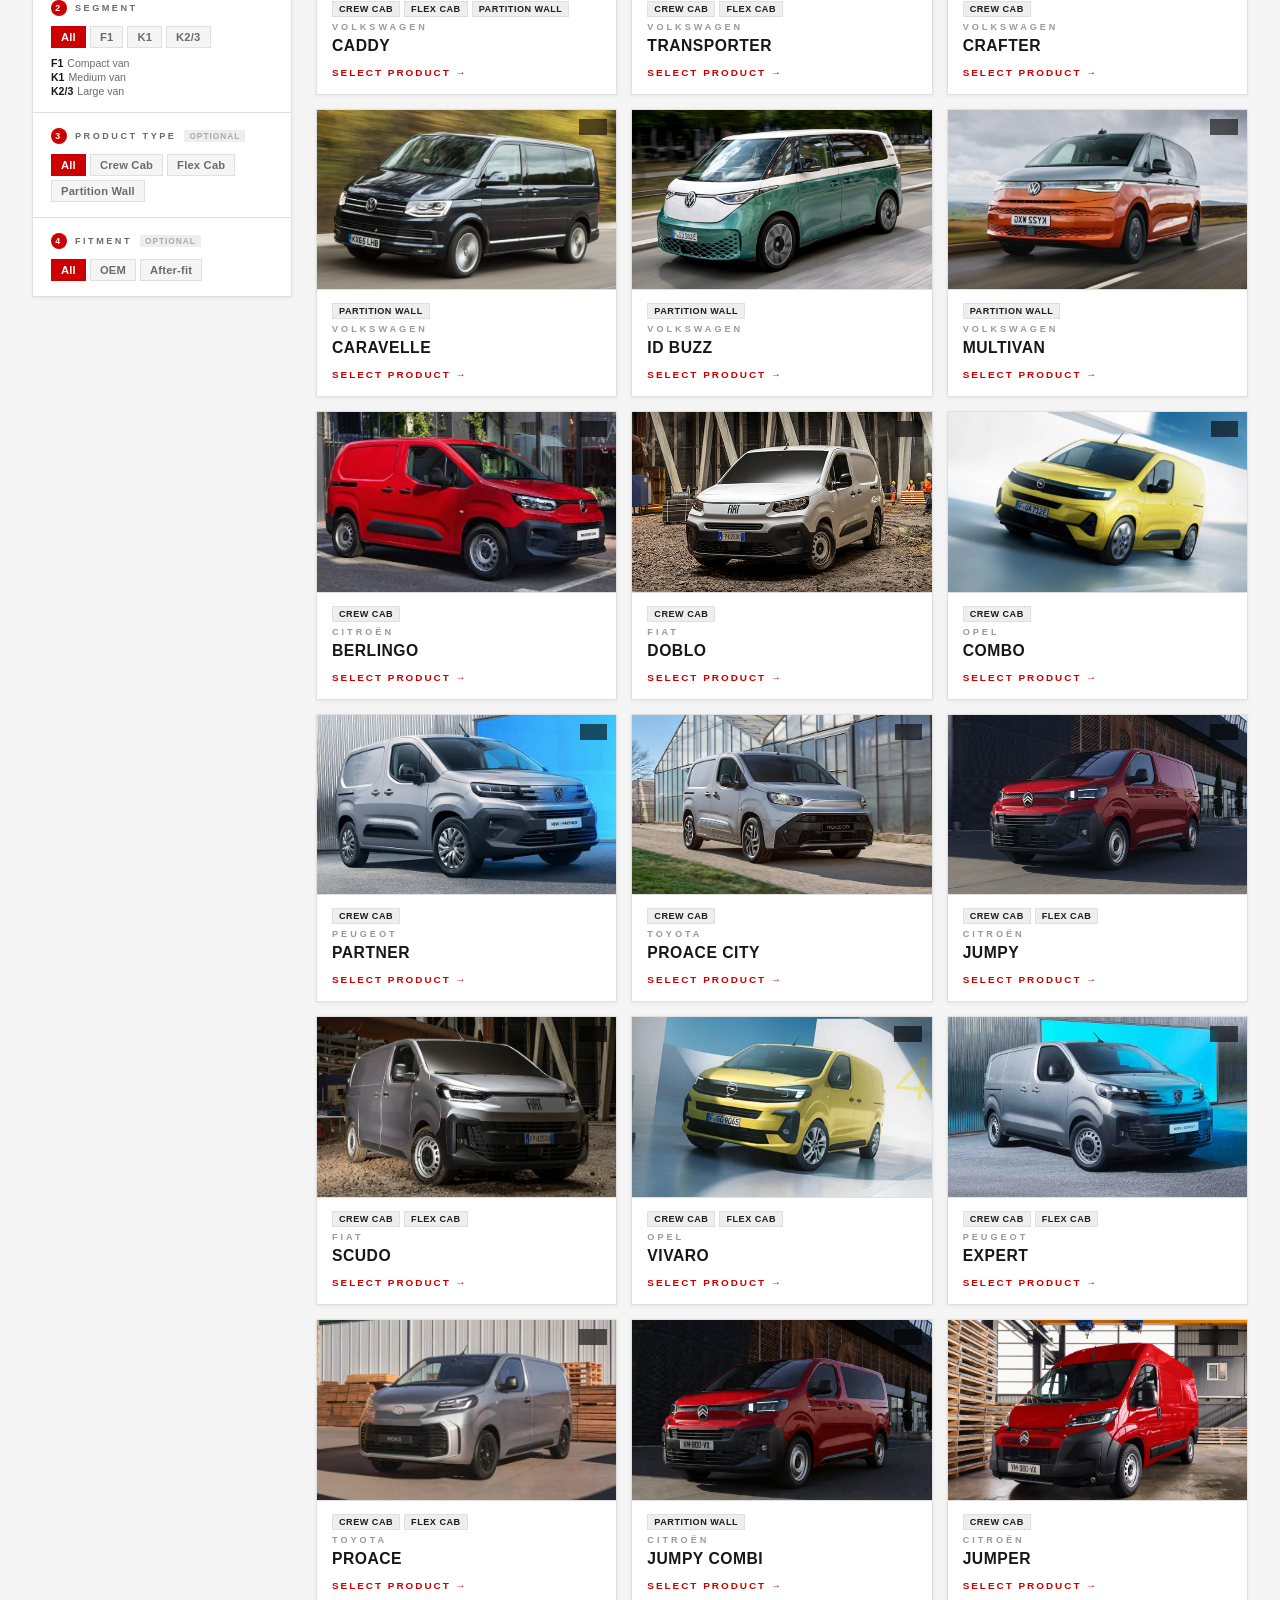
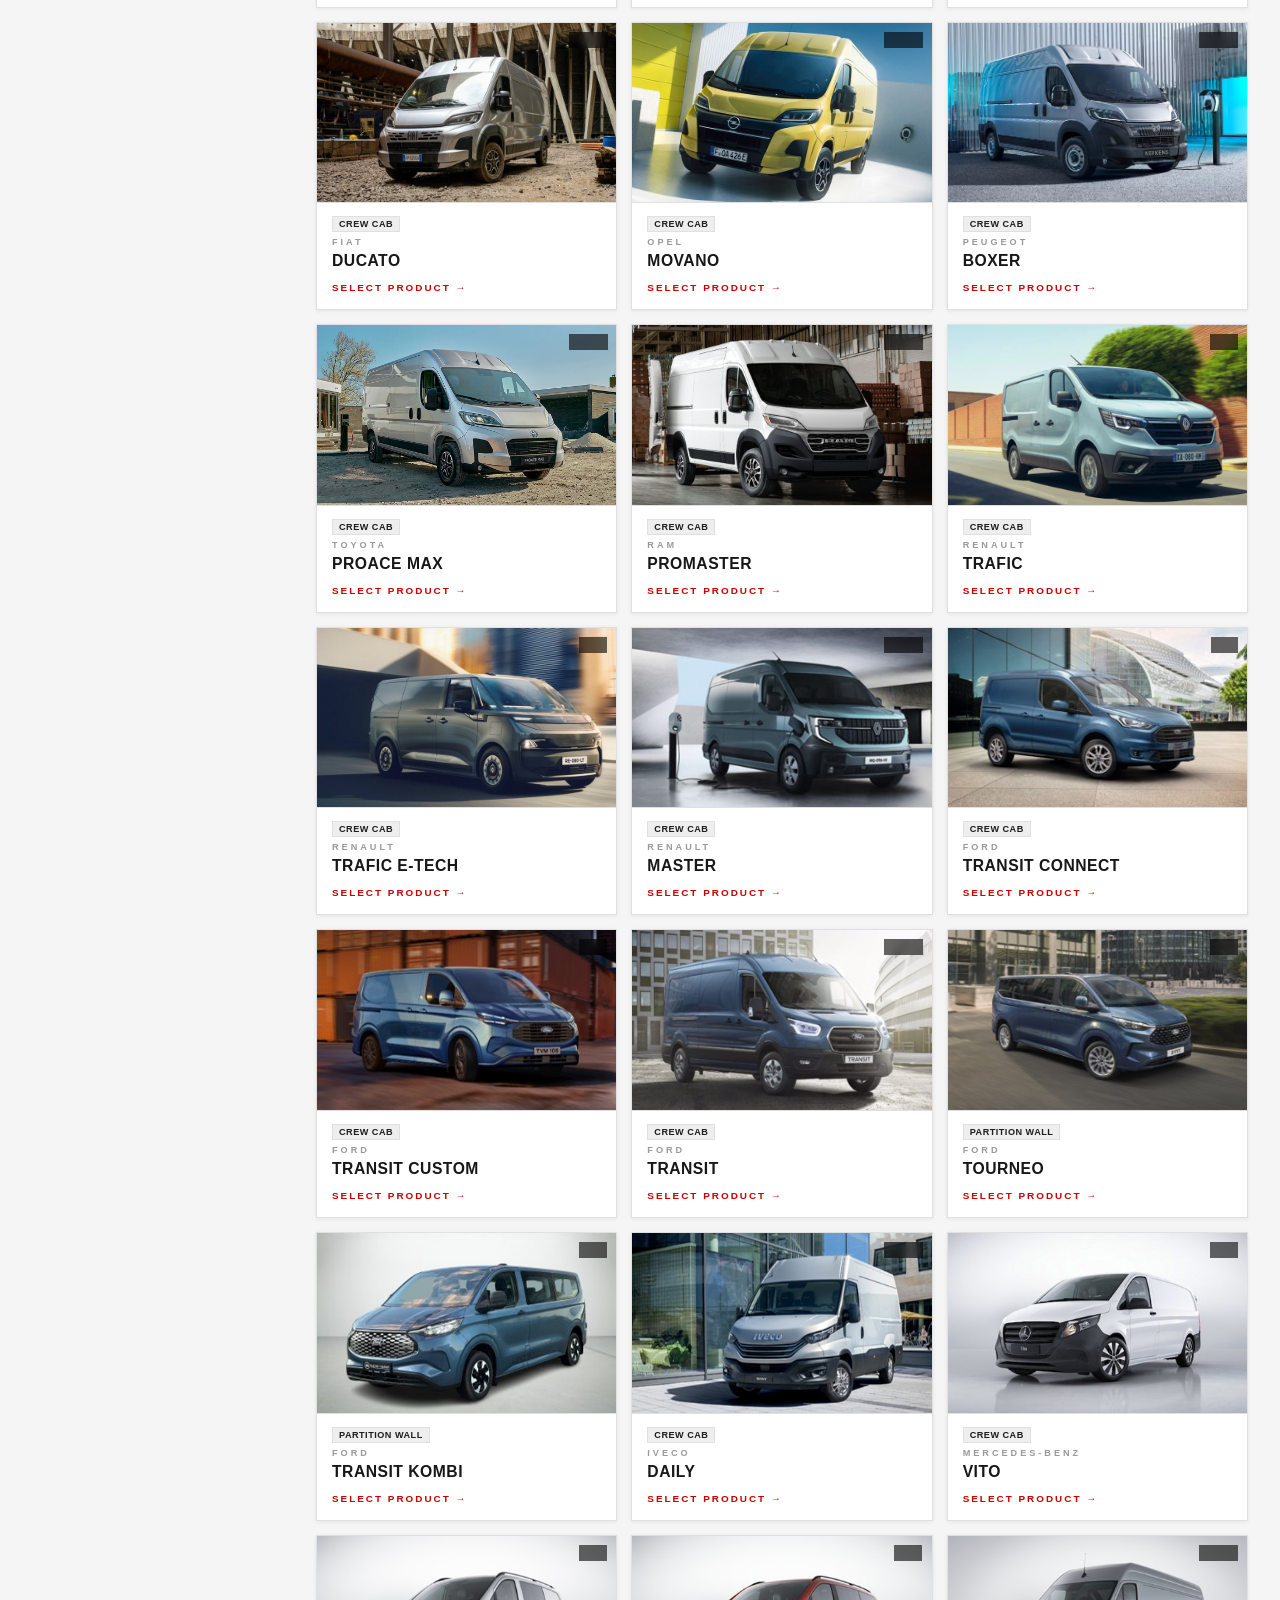
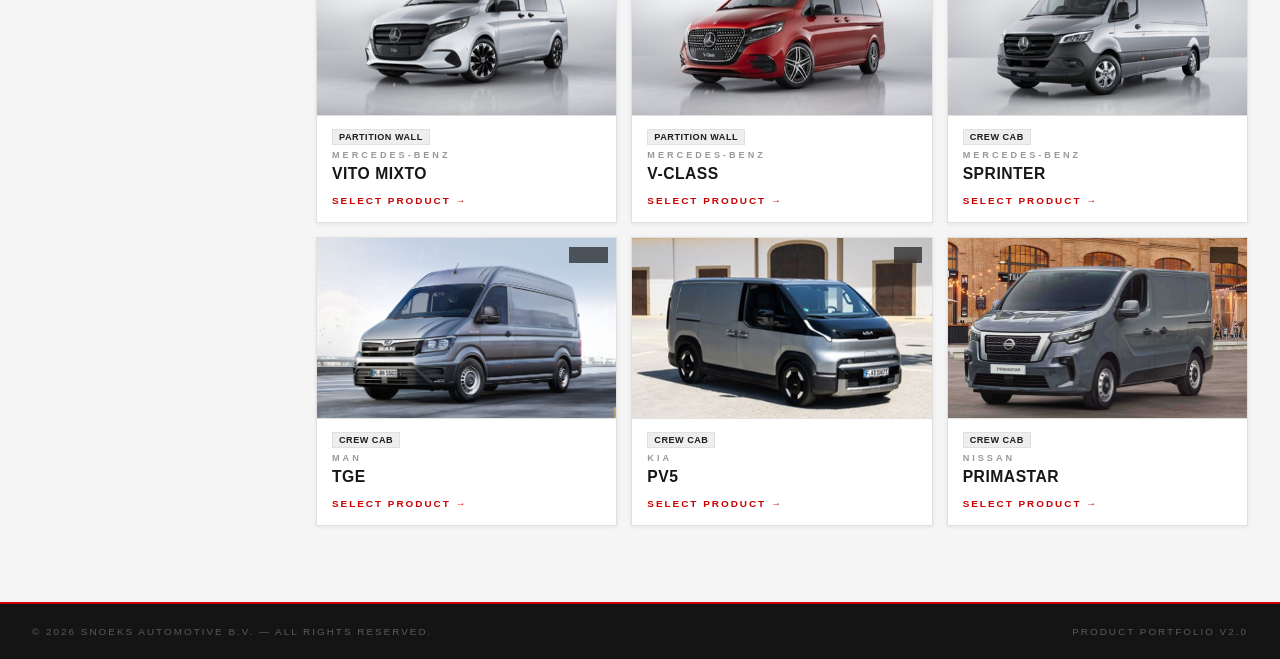
==== commit 32400434: "Redesign header login: icon button, high-contrast popover, hide edit buttons - Replace inline login " ====
--- a/index.html
+++ b/index.html
@@ -12,66 +12,109 @@
     // ── Global PM unlock state (shared across all edit panels) ──────────
     window.isPMUnlocked = function() { return sessionStorage.getItem('pm_unlocked') === '1'; };
     window.setPMUnlocked = function(val) {
-      if (val) { sessionStorage.setItem('pm_unlocked', '1'); } else { sessionStorage.removeItem('pm_unlocked'); }
+      if (val) { sessionStorage.setItem('pm_unlocked', '1'); document.body.classList.add('pm-unlocked'); }
+      else      { sessionStorage.removeItem('pm_unlocked'); document.body.classList.remove('pm-unlocked'); }
       document.dispatchEvent(new CustomEvent('pm-lock-change', { detail: { unlocked: !!val } }));
     };
+    // Apply on page load (before DOM is fully built; body class set here)
+    if (window.isPMUnlocked()) document.body.classList.add('pm-unlocked');
   </script>
   <header>
     <div class="header-inner">
       <a href="index.html" class="logo">
         <img src="Snoeks brand.png" alt="Snoeks Automotive" class="logo-img" />
       </a>
-      <!-- ── PM Login widget ─────────────────────────────────────────── -->
-      <div id="pm-login-widget">
-        <div id="pm-login-form">
-          <input id="pm-login-user" type="text" placeholder="Username" autocomplete="username" />
-          <input id="pm-login-pw" type="password" placeholder="Password" autocomplete="current-password" />
-          <button id="pm-login-btn">Login</button>
-          <span id="pm-login-error">Incorrect credentials</span>
+      <span class="header-title">Product Portfolio</span>
+      <!-- ── PM Login icon button (far right) ──────────────────────── -->
+      <button id="pm-login-icon-btn" title="Login" aria-label="Login">
+        <svg id="pm-icon-user" xmlns="http://www.w3.org/2000/svg" viewBox="0 0 24 24" fill="none" stroke="currentColor" stroke-width="2" stroke-linecap="round" stroke-linejoin="round"><circle cx="12" cy="8" r="4"/><path d="M4 20c0-4 3.6-7 8-7s8 3 8 7"/></svg>
+        <svg id="pm-icon-check" xmlns="http://www.w3.org/2000/svg" viewBox="0 0 24 24" fill="none" stroke="currentColor" stroke-width="2.5" stroke-linecap="round" stroke-linejoin="round" style="display:none"><circle cx="12" cy="8" r="4"/><polyline points="7 13 10 16 17 11"/></svg>
+      </button>
+      <!-- ── PM Login popover ──────────────────────────────────────── -->
+      <div id="pm-login-pop" style="display:none">
+        <div id="pm-pop-login">
+          <p class="pm-pop-title">Product Manager Login</p>
+          <label class="pm-pop-label">Username</label>
+          <input id="pm-pop-user" type="text" autocomplete="username" placeholder="Product Managers" />
+          <label class="pm-pop-label">Password</label>
+          <input id="pm-pop-pw" type="password" autocomplete="current-password" placeholder="••••••" />
+          <p id="pm-pop-error">Incorrect credentials</p>
+          <button id="pm-pop-btn">Login</button>
         </div>
-        <div id="pm-logged-in" style="display:none">
-          <span id="pm-logged-label">Product Managers</span>
-          <button id="pm-logout-btn">Logout</button>
+        <div id="pm-pop-out" style="display:none">
+          <svg xmlns="http://www.w3.org/2000/svg" viewBox="0 0 24 24" fill="none" stroke="#22c55e" stroke-width="2.5" stroke-linecap="round" stroke-linejoin="round" width="28" height="28"><circle cx="12" cy="8" r="4"/><polyline points="7 13 10 16 17 11"/></svg>
+          <span id="pm-pop-name">Product Managers</span>
+          <button id="pm-pop-logout">Logout</button>
         </div>
-      </div>
-      <div class="header-right">
-        <span class="header-tag">Product Portfolio</span>
       </div>
     </div>
   </header>
 
   <script>
     (function() {
+      const iconBtn   = document.getElementById('pm-login-icon-btn');
+      const pop       = document.getElementById('pm-login-pop');
+      const iconUser  = document.getElementById('pm-icon-user');
+      const iconCheck = document.getElementById('pm-icon-check');
+
       function applyLoginState(unlocked) {
-        document.getElementById('pm-login-form').style.display  = unlocked ? 'none'  : 'flex';
-        document.getElementById('pm-logged-in').style.display   = unlocked ? 'flex'  : 'none';
-        document.getElementById('pm-login-error').style.display = 'none';
+        iconUser.style.display  = unlocked ? 'none'  : 'block';
+        iconCheck.style.display = unlocked ? 'block' : 'none';
+        iconBtn.classList.toggle('pm-icon-btn--active', unlocked);
+        document.getElementById('pm-pop-login').style.display = unlocked ? 'none' : 'flex';
+        document.getElementById('pm-pop-out').style.display   = unlocked ? 'flex' : 'none';
+        document.getElementById('pm-pop-error').style.display = 'none';
       }
-      // Restore state from sessionStorage on load
+
       applyLoginState(window.isPMUnlocked());
 
-      document.getElementById('pm-login-btn').addEventListener('click', function() {
-        const user = document.getElementById('pm-login-user').value.trim();
-        const pw   = document.getElementById('pm-login-pw').value;
+      iconBtn.addEventListener('click', function(e) {
+        e.stopPropagation();
+        pop.style.display = pop.style.display === 'none' ? 'flex' : 'none';
+        if (pop.style.display === 'flex' && !window.isPMUnlocked()) {
+          setTimeout(() => document.getElementById('pm-pop-user').focus(), 50);
+        }
+      });
+
+      function tryLogin() {
+        const user = document.getElementById('pm-pop-user').value.trim();
+        const pw   = document.getElementById('pm-pop-pw').value;
         if (user === 'Product Managers' && pw === 'PM26') {
           window.setPMUnlocked(true);
           applyLoginState(true);
+          setTimeout(() => { pop.style.display = 'none'; }, 600);
         } else {
-          document.getElementById('pm-login-error').style.display = 'inline';
-          document.getElementById('pm-login-pw').value = '';
-          document.getElementById('pm-login-pw').focus();
+          document.getElementById('pm-pop-error').style.display = 'block';
+          document.getElementById('pm-pop-pw').value = '';
+          document.getElementById('pm-pop-pw').focus();
         }
-      });
-      document.getElementById('pm-login-pw').addEventListener('keydown', function(e) {
-        if (e.key === 'Enter') document.getElementById('pm-login-btn').click();
-        document.getElementById('pm-login-error').style.display = 'none';
-      });
-      document.getElementById('pm-login-user').addEventListener('keydown', function(e) {
-        if (e.key === 'Enter') document.getElementById('pm-login-pw').focus();
-      });
-      document.getElementById('pm-logout-btn').addEventListener('click', function() {
+      }
+
+      document.getElementById('pm-pop-btn').addEventListener('click', tryLogin);
+      document.getElementById('pm-pop-pw').addEventListener('keydown', function(e) {
+        if (e.key === 'Enter') tryLogin();
+        document.getElementById('pm-pop-error').style.display = 'none';
+      });
+      document.getElementById('pm-pop-user').addEventListener('keydown', function(e) {
+        if (e.key === 'Enter') document.getElementById('pm-pop-pw').focus();
+      });
+      document.getElementById('pm-pop-logout').addEventListener('click', function() {
         window.setPMUnlocked(false);
         applyLoginState(false);
+        document.getElementById('pm-pop-user').value = '';
+        document.getElementById('pm-pop-pw').value = '';
+      });
+
+      // Close popover when clicking outside
+      document.addEventListener('click', function(e) {
+        if (!pop.contains(e.target) && e.target !== iconBtn) {
+          pop.style.display = 'none';
+        }
+      });
+
+      // Listen for lock change events (e.g. from other scripts)
+      document.addEventListener('pm-lock-change', function(e) {
+        applyLoginState(e.detail.unlocked);
       });
     })();
   </script>
@@ -951,8 +994,11 @@
     updateInsights(matrixState);
 
     let editMode = false;
-    let unlocked = false;
+    let unlocked = window.isPMUnlocked();
     let activePopover = null;
+
+    // Keep in sync when header login state changes
+    document.addEventListener('pm-lock-change', function(e) { unlocked = e.detail.unlocked; });
 
     function closePopover() {
       if (activePopover) { activePopover.remove(); activePopover = null; }
@@ -1058,7 +1104,10 @@
       });
     });
 
-    let actUnlocked = false;
+    let actUnlocked = window.isPMUnlocked();
+
+    // Keep in sync when header login state changes
+    document.addEventListener('pm-lock-change', function(e) { actUnlocked = e.detail.unlocked; });
 
     function showActPw(anchor, onSuccess) {
       if (window.isPMUnlocked && window.isPMUnlocked()) { actUnlocked = true; onSuccess(); return; }
--- a/styles.css
+++ b/styles.css
@@ -47,23 +47,22 @@
 
 /* ── HEADER ───────────────────────────────────────────────────────── */
 header {
-  background: var(--white);
-  border-bottom: 2px solid var(--red);
-  height: 64px;
+  background: var(--red);
+  height: 48px;
   position: sticky;
   top: 0;
   z-index: 300;
-  box-shadow: 0 2px 12px rgba(0,0,0,0.07), 0 1px 0 rgba(204,0,0,0.06);
+  box-shadow: 0 2px 10px rgba(0,0,0,0.25);
 }
 
 .header-inner {
   max-width: 1400px;
   margin: 0 auto;
-  padding: 0 32px;
+  padding: 0 28px;
   height: 100%;
   display: flex;
   align-items: center;
-  justify-content: space-between;
+  gap: 16px;
 }
 
 .logo {
@@ -74,90 +73,149 @@
 }
 
 .logo-img {
-  height: 34px;
+  height: 26px;
   width: auto;
   display: block;
-}
-
-.header-right {
-  display: flex;
-  align-items: center;
-  gap: 24px;
-}
-
-/* ── PM Login widget ──────────────────────────────────────────────────── */
-#pm-login-widget {
-  display: flex;
-  align-items: center;
-  margin-right: auto;
-  margin-left: 28px;
-}
-#pm-login-form {
-  display: flex;
-  align-items: center;
+  filter: brightness(0) invert(1);
+}
+
+.header-title {
+  font-size: 0.72rem;
+  font-weight: 700;
+  letter-spacing: 2.5px;
+  text-transform: uppercase;
+  color: rgba(255,255,255,0.75);
+  flex: 1;
+}
+
+/* ── PM Login icon button ─────────────────────────────────────────── */
+#pm-login-icon-btn {
+  width: 34px;
+  height: 34px;
+  border-radius: 50%;
+  border: 2px solid rgba(255,255,255,0.45);
+  background: rgba(255,255,255,0.12);
+  color: #fff;
+  display: flex;
+  align-items: center;
+  justify-content: center;
+  cursor: pointer;
+  flex-shrink: 0;
+  margin-left: auto;
+  transition: background 0.15s, border-color 0.15s;
+}
+#pm-login-icon-btn:hover {
+  background: rgba(255,255,255,0.22);
+  border-color: rgba(255,255,255,0.7);
+}
+#pm-login-icon-btn.pm-icon-btn--active {
+  background: rgba(255,255,255,0.2);
+  border-color: #86efac;
+}
+#pm-login-icon-btn svg {
+  width: 18px;
+  height: 18px;
+}
+
+/* ── PM Login popover ─────────────────────────────────────────────── */
+#pm-login-pop {
+  position: fixed;
+  top: 56px;
+  right: 20px;
+  z-index: 9999;
+  background: #1a1a1a;
+  border: 1px solid rgba(255,255,255,0.12);
+  border-radius: 10px;
+  box-shadow: 0 12px 40px rgba(0,0,0,0.6);
+  flex-direction: column;
+  min-width: 260px;
+  overflow: hidden;
+}
+#pm-pop-login {
+  display: flex;
+  flex-direction: column;
+  padding: 20px 20px 16px;
   gap: 6px;
-  flex-wrap: wrap;
-}
-#pm-login-user,
-#pm-login-pw {
-  height: 30px;
-  padding: 0 10px;
+}
+.pm-pop-title {
+  font-size: 0.8rem;
+  font-weight: 700;
+  color: #fff;
+  letter-spacing: 0.04em;
+  margin: 0 0 8px;
+}
+.pm-pop-label {
+  font-size: 0.68rem;
+  font-weight: 600;
+  color: rgba(255,255,255,0.55);
+  text-transform: uppercase;
+  letter-spacing: 0.08em;
+  margin-top: 4px;
+}
+#pm-pop-user,
+#pm-pop-pw {
+  height: 36px;
+  padding: 0 12px;
   border-radius: 6px;
-  border: 1px solid rgba(255,255,255,0.15);
-  background: rgba(255,255,255,0.07);
+  border: 1px solid rgba(255,255,255,0.2);
+  background: rgba(255,255,255,0.08);
   color: #fff;
-  font-size: 0.76rem;
+  font-size: 0.85rem;
   outline: none;
-  width: 130px;
-  transition: border-color 0.15s;
-}
-#pm-login-user:focus,
-#pm-login-pw:focus { border-color: rgba(255,255,255,0.4); }
-#pm-login-user::placeholder,
-#pm-login-pw::placeholder { color: rgba(255,255,255,0.35); }
-#pm-login-btn {
-  height: 30px;
-  padding: 0 14px;
+  transition: border-color 0.15s, background 0.15s;
+}
+#pm-pop-user:focus,
+#pm-pop-pw:focus {
+  border-color: rgba(255,255,255,0.55);
+  background: rgba(255,255,255,0.12);
+}
+#pm-pop-user::placeholder,
+#pm-pop-pw::placeholder { color: rgba(255,255,255,0.25); }
+#pm-pop-error {
+  font-size: 0.72rem;
+  color: #f87171;
+  display: none;
+  margin: 2px 0 0;
+}
+#pm-pop-btn {
+  margin-top: 10px;
+  height: 36px;
   border-radius: 6px;
   border: none;
   background: var(--red);
   color: #fff;
-  font-size: 0.75rem;
-  font-weight: 700;
-  cursor: pointer;
-  letter-spacing: 0.04em;
+  font-size: 0.8rem;
+  font-weight: 700;
+  letter-spacing: 0.06em;
+  cursor: pointer;
   transition: opacity 0.15s;
 }
-#pm-login-btn:hover { opacity: 0.85; }
-#pm-login-error {
-  font-size: 0.72rem;
-  color: #ff6b6b;
-  display: none;
-  margin-left: 2px;
-}
-#pm-logged-in {
-  display: flex;
-  align-items: center;
-  gap: 10px;
-}
-#pm-logged-label {
-  font-size: 0.75rem;
-  font-weight: 700;
-  color: rgba(255,255,255,0.75);
-  letter-spacing: 0.04em;
-}
-#pm-logout-btn {
+#pm-pop-btn:hover { opacity: 0.85; }
+#pm-pop-out {
+  padding: 16px 20px;
+  flex-direction: row;
+  align-items: center;
+  gap: 12px;
+  border-top: 1px solid rgba(255,255,255,0.08);
+}
+#pm-pop-name {
+  font-size: 0.8rem;
+  font-weight: 700;
+  color: #fff;
+  flex: 1;
+}
+#pm-pop-logout {
   height: 28px;
   padding: 0 12px;
   border-radius: 6px;
-  border: 1px solid rgba(255,255,255,0.2);
+  border: 1px solid rgba(255,255,255,0.25);
   background: transparent;
-  color: rgba(255,255,255,0.6);
+  color: rgba(255,255,255,0.65);
   font-size: 0.72rem;
   cursor: pointer;
   transition: border-color 0.15s, color 0.15s;
 }
-#pm-logout-btn:hover { border-color: rgba(255,255,255,0.5); color: #fff; }
+#pm-pop-logout:hover { border-color: rgba(255,255,255,0.55); color: #fff; }
 
 .header-tag {
   font-size: 0.62rem;
@@ -2654,6 +2712,11 @@
 
 /* ── Matrix edit button ──────────────────────────────────────────────── */
 .matrix-edit-btn {
+  display: none;
+  margin-left: auto;
+}
+body.pm-unlocked .matrix-edit-btn {
+  display: inline-flex;
   margin-left: auto;
   padding: 4px 14px;
   font-size: 0.75rem;
@@ -3096,6 +3159,10 @@
 
 /* ── Market section edit button ───────────────────────────────────── */
 .mkt-edit-btn {
+  display: none;
+}
+body.pm-unlocked .mkt-edit-btn {
+  display: inline-flex;
   flex-shrink: 0;
   padding: 5px 13px;
   font-size: 0.68rem;
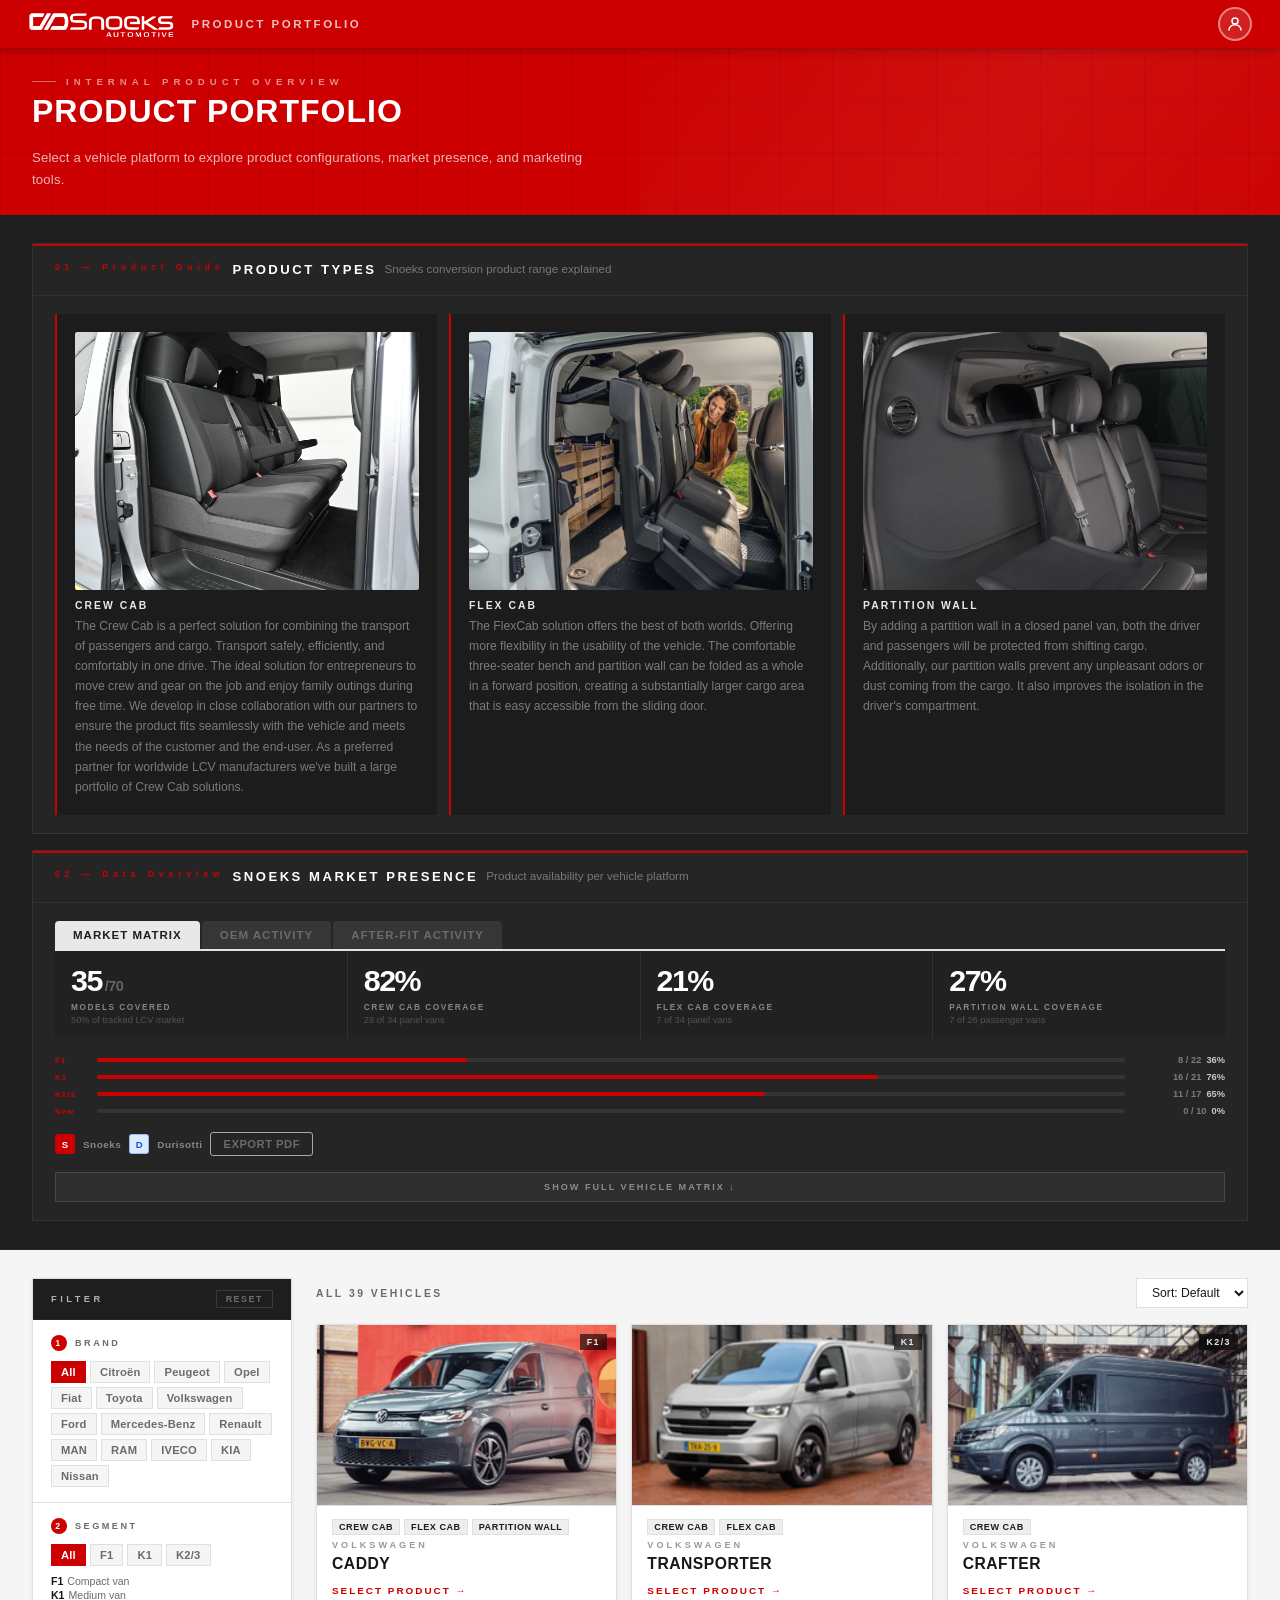
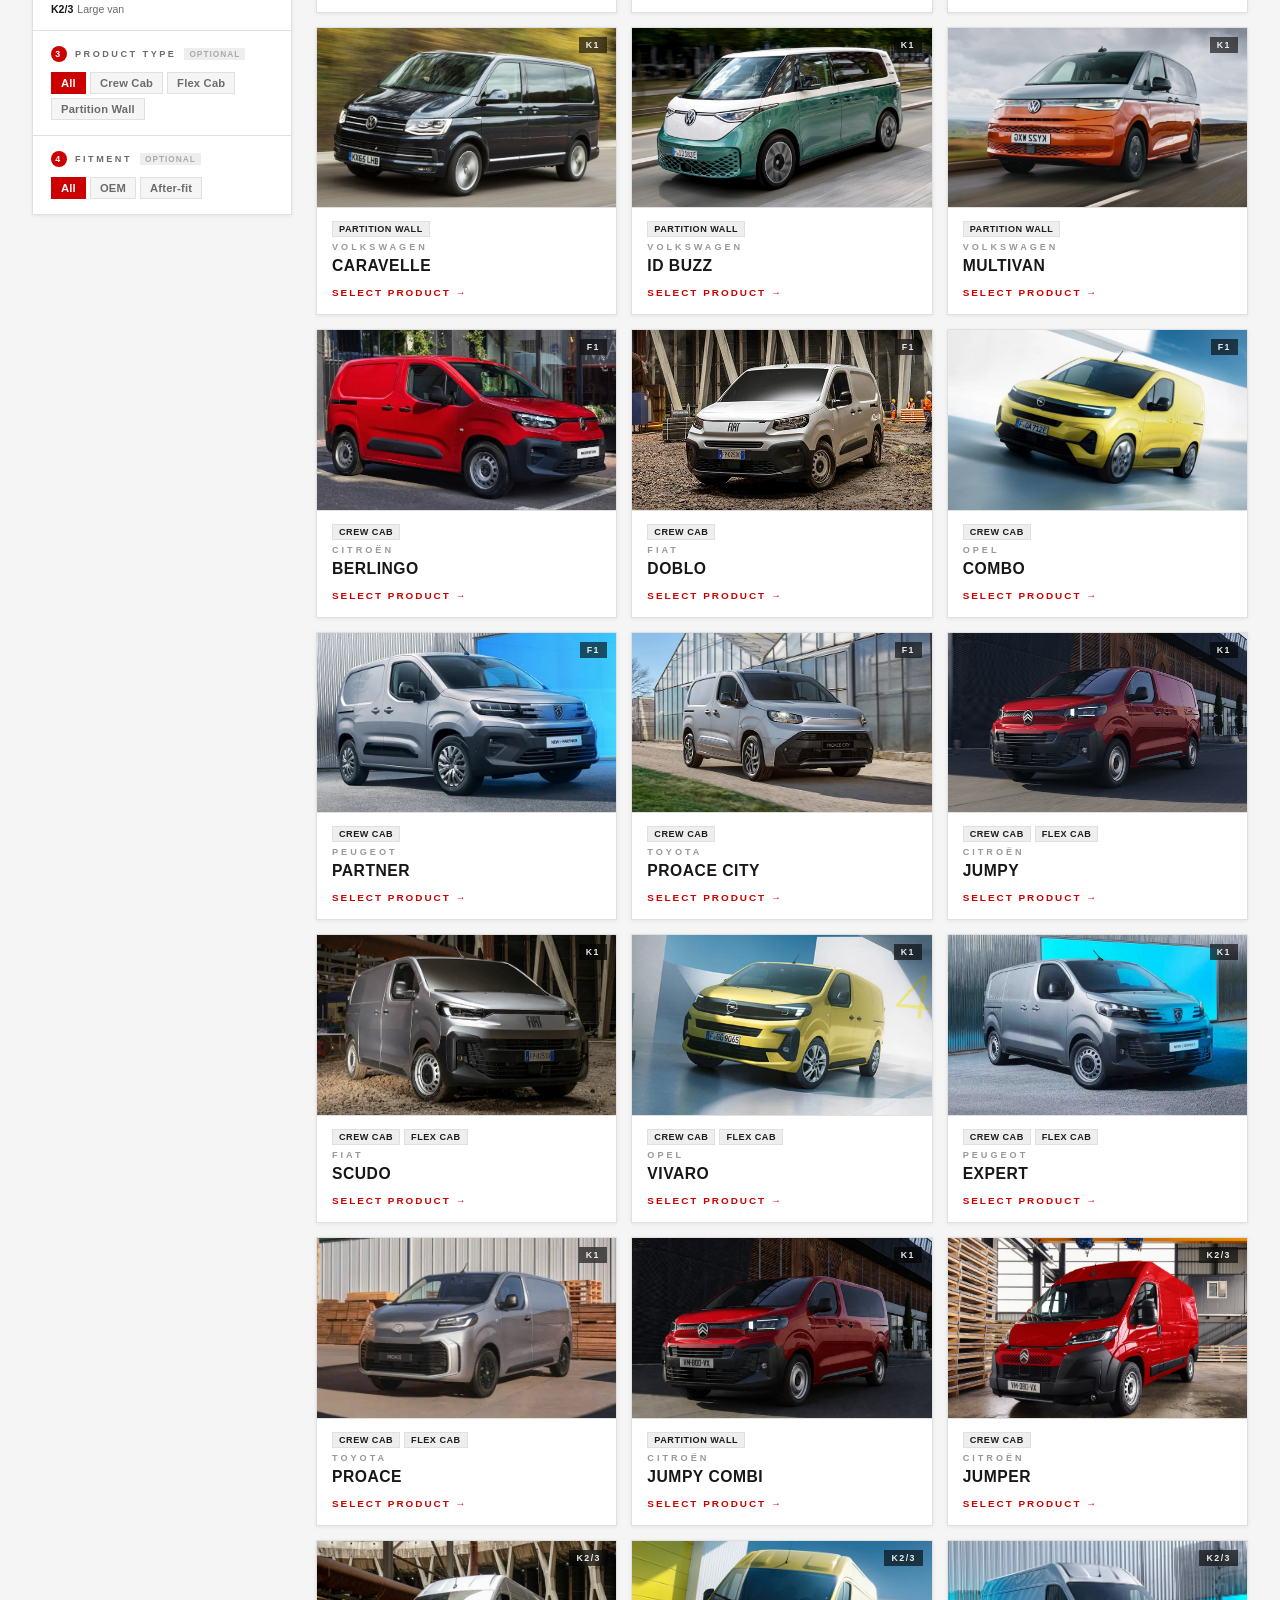
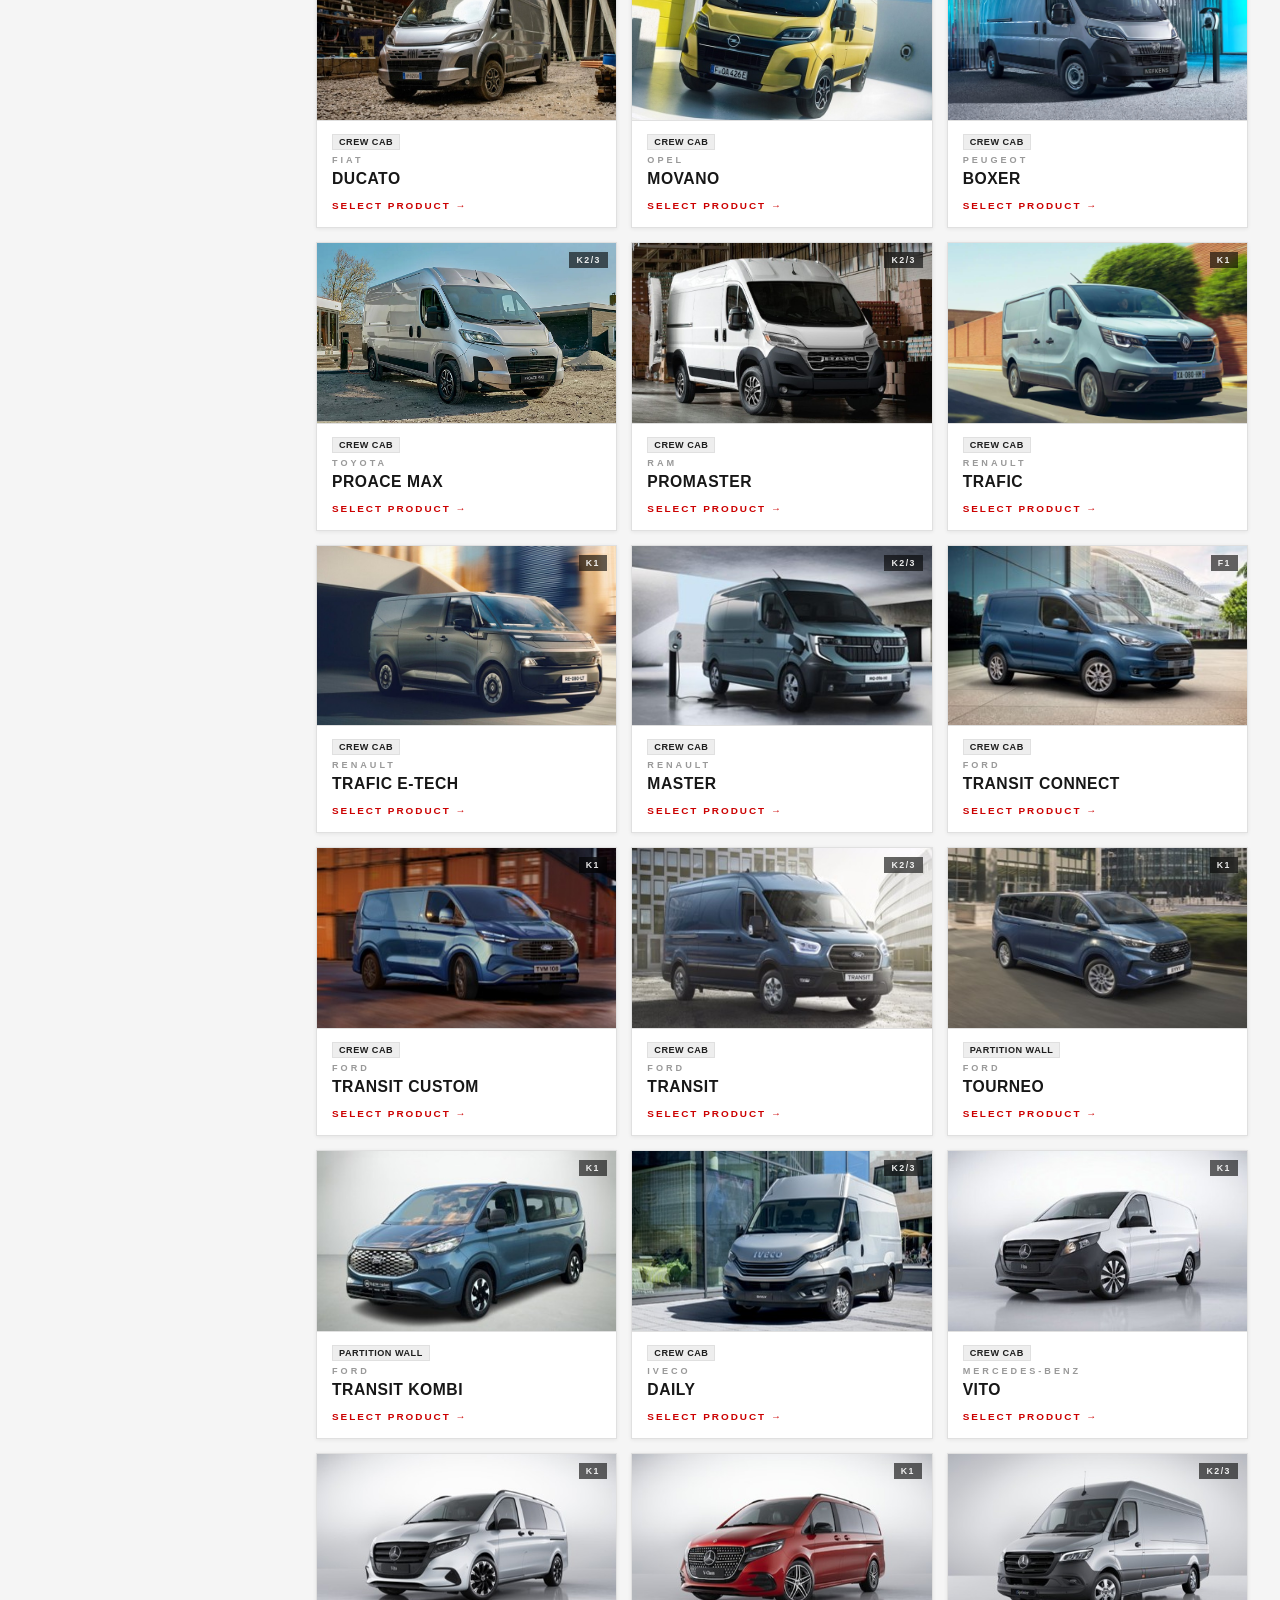
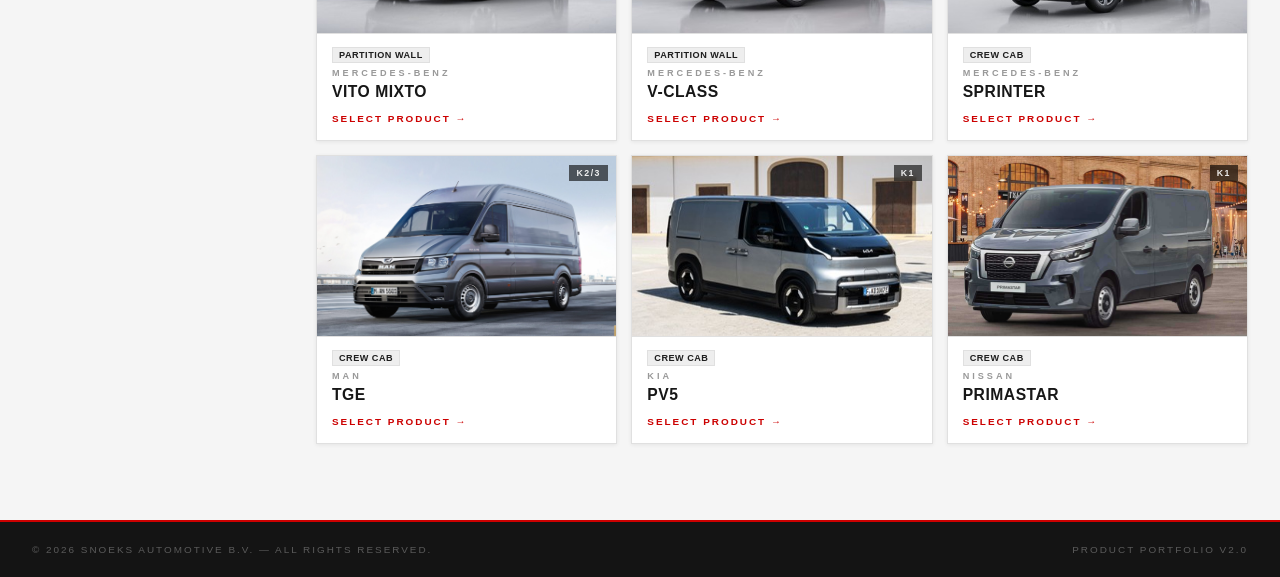
==== commit a95d0eac: "Add login widget to product page; hide edit buttons globally when logged out - Extract shared auth l" ====
--- a/index.html
+++ b/index.html
@@ -8,17 +8,7 @@
 </head>
 <body>
 
-  <script>
-    // ── Global PM unlock state (shared across all edit panels) ──────────
-    window.isPMUnlocked = function() { return sessionStorage.getItem('pm_unlocked') === '1'; };
-    window.setPMUnlocked = function(val) {
-      if (val) { sessionStorage.setItem('pm_unlocked', '1'); document.body.classList.add('pm-unlocked'); }
-      else      { sessionStorage.removeItem('pm_unlocked'); document.body.classList.remove('pm-unlocked'); }
-      document.dispatchEvent(new CustomEvent('pm-lock-change', { detail: { unlocked: !!val } }));
-    };
-    // Apply on page load (before DOM is fully built; body class set here)
-    if (window.isPMUnlocked()) document.body.classList.add('pm-unlocked');
-  </script>
+  <script src="auth.js"></script>
   <header>
     <div class="header-inner">
       <a href="index.html" class="logo">
@@ -49,75 +39,6 @@
       </div>
     </div>
   </header>
-
-  <script>
-    (function() {
-      const iconBtn   = document.getElementById('pm-login-icon-btn');
-      const pop       = document.getElementById('pm-login-pop');
-      const iconUser  = document.getElementById('pm-icon-user');
-      const iconCheck = document.getElementById('pm-icon-check');
-
-      function applyLoginState(unlocked) {
-        iconUser.style.display  = unlocked ? 'none'  : 'block';
-        iconCheck.style.display = unlocked ? 'block' : 'none';
-        iconBtn.classList.toggle('pm-icon-btn--active', unlocked);
-        document.getElementById('pm-pop-login').style.display = unlocked ? 'none' : 'flex';
-        document.getElementById('pm-pop-out').style.display   = unlocked ? 'flex' : 'none';
-        document.getElementById('pm-pop-error').style.display = 'none';
-      }
-
-      applyLoginState(window.isPMUnlocked());
-
-      iconBtn.addEventListener('click', function(e) {
-        e.stopPropagation();
-        pop.style.display = pop.style.display === 'none' ? 'flex' : 'none';
-        if (pop.style.display === 'flex' && !window.isPMUnlocked()) {
-          setTimeout(() => document.getElementById('pm-pop-user').focus(), 50);
-        }
-      });
-
-      function tryLogin() {
-        const user = document.getElementById('pm-pop-user').value.trim();
-        const pw   = document.getElementById('pm-pop-pw').value;
-        if (user === 'Product Managers' && pw === 'PM26') {
-          window.setPMUnlocked(true);
-          applyLoginState(true);
-          setTimeout(() => { pop.style.display = 'none'; }, 600);
-        } else {
-          document.getElementById('pm-pop-error').style.display = 'block';
-          document.getElementById('pm-pop-pw').value = '';
-          document.getElementById('pm-pop-pw').focus();
-        }
-      }
-
-      document.getElementById('pm-pop-btn').addEventListener('click', tryLogin);
-      document.getElementById('pm-pop-pw').addEventListener('keydown', function(e) {
-        if (e.key === 'Enter') tryLogin();
-        document.getElementById('pm-pop-error').style.display = 'none';
-      });
-      document.getElementById('pm-pop-user').addEventListener('keydown', function(e) {
-        if (e.key === 'Enter') document.getElementById('pm-pop-pw').focus();
-      });
-      document.getElementById('pm-pop-logout').addEventListener('click', function() {
-        window.setPMUnlocked(false);
-        applyLoginState(false);
-        document.getElementById('pm-pop-user').value = '';
-        document.getElementById('pm-pop-pw').value = '';
-      });
-
-      // Close popover when clicking outside
-      document.addEventListener('click', function(e) {
-        if (!pop.contains(e.target) && e.target !== iconBtn) {
-          pop.style.display = 'none';
-        }
-      });
-
-      // Listen for lock change events (e.g. from other scripts)
-      document.addEventListener('pm-lock-change', function(e) {
-        applyLoginState(e.detail.unlocked);
-      });
-    })();
-  </script>
 
   <section class="hero">
     <div class="hero-inner">
--- a/styles.css
+++ b/styles.css
@@ -230,19 +230,20 @@
   font-weight: 700;
   letter-spacing: 1.5px;
   text-transform: uppercase;
-  color: var(--text-muted);
+  color: rgba(255,255,255,0.75);
   transition: color var(--transition);
   display: flex;
   align-items: center;
   gap: 6px;
-}
-
-.back-link:hover { color: var(--red); }
+  flex: 1;
+}
+
+.back-link:hover { color: #fff; }
 
 /* ── HERO ──────────────────────────────────────────────────────────── */
 .hero {
   background: var(--red);
-  padding: 52px 32px;
+  padding: 28px 32px 24px;
   position: relative;
   overflow: hidden;
 }
@@ -286,7 +287,7 @@
   letter-spacing: 5px;
   color: rgba(255,255,255,0.55);
   font-weight: 800;
-  margin-bottom: 14px;
+  margin-bottom: 8px;
   display: flex;
   align-items: center;
   gap: 10px;
@@ -301,7 +302,7 @@
 }
 
 .hero h1 {
-  font-size: clamp(1.9rem, 4vw, 3rem);
+  font-size: clamp(1.4rem, 3vw, 2rem);
   font-weight: 900;
   color: var(--white);
   text-transform: uppercase;
@@ -312,10 +313,11 @@
 
 .hero-desc {
   color: rgba(255,255,255,0.72);
-  font-size: 0.9rem;
+  font-size: 0.82rem;
   max-width: 580px;
-  line-height: 1.8;
+  line-height: 1.7;
   letter-spacing: 0.2px;
+  margin-top: 6px;
 }
 
 /* ── OVERVIEW SECTION (two info squares) ─────────────────────────── */
@@ -1238,7 +1240,7 @@
 .breadcrumb-bar {
   background: var(--white);
   border-bottom: 1px solid var(--grey-2);
-  padding: 10px 32px;
+  padding: 7px 32px;
 }
 
 .breadcrumb-inner {
@@ -3824,6 +3826,7 @@
 /* ── IMAGE CARD EDIT OVERLAYS ─────────────────────────────────────── */
 .image-card { position: relative; }
 .img-edit-icon-btn {
+  display: none;
   position: absolute;
   top: 6px; right: 6px;
   padding: 3px 8px;
@@ -3837,6 +3840,7 @@
   z-index: 10;
   font-family: inherit;
 }
+body.pm-unlocked .img-edit-icon-btn { display: block; }
 .img-upload-btn {
   display: inline-block;
   padding: 5px 12px;
